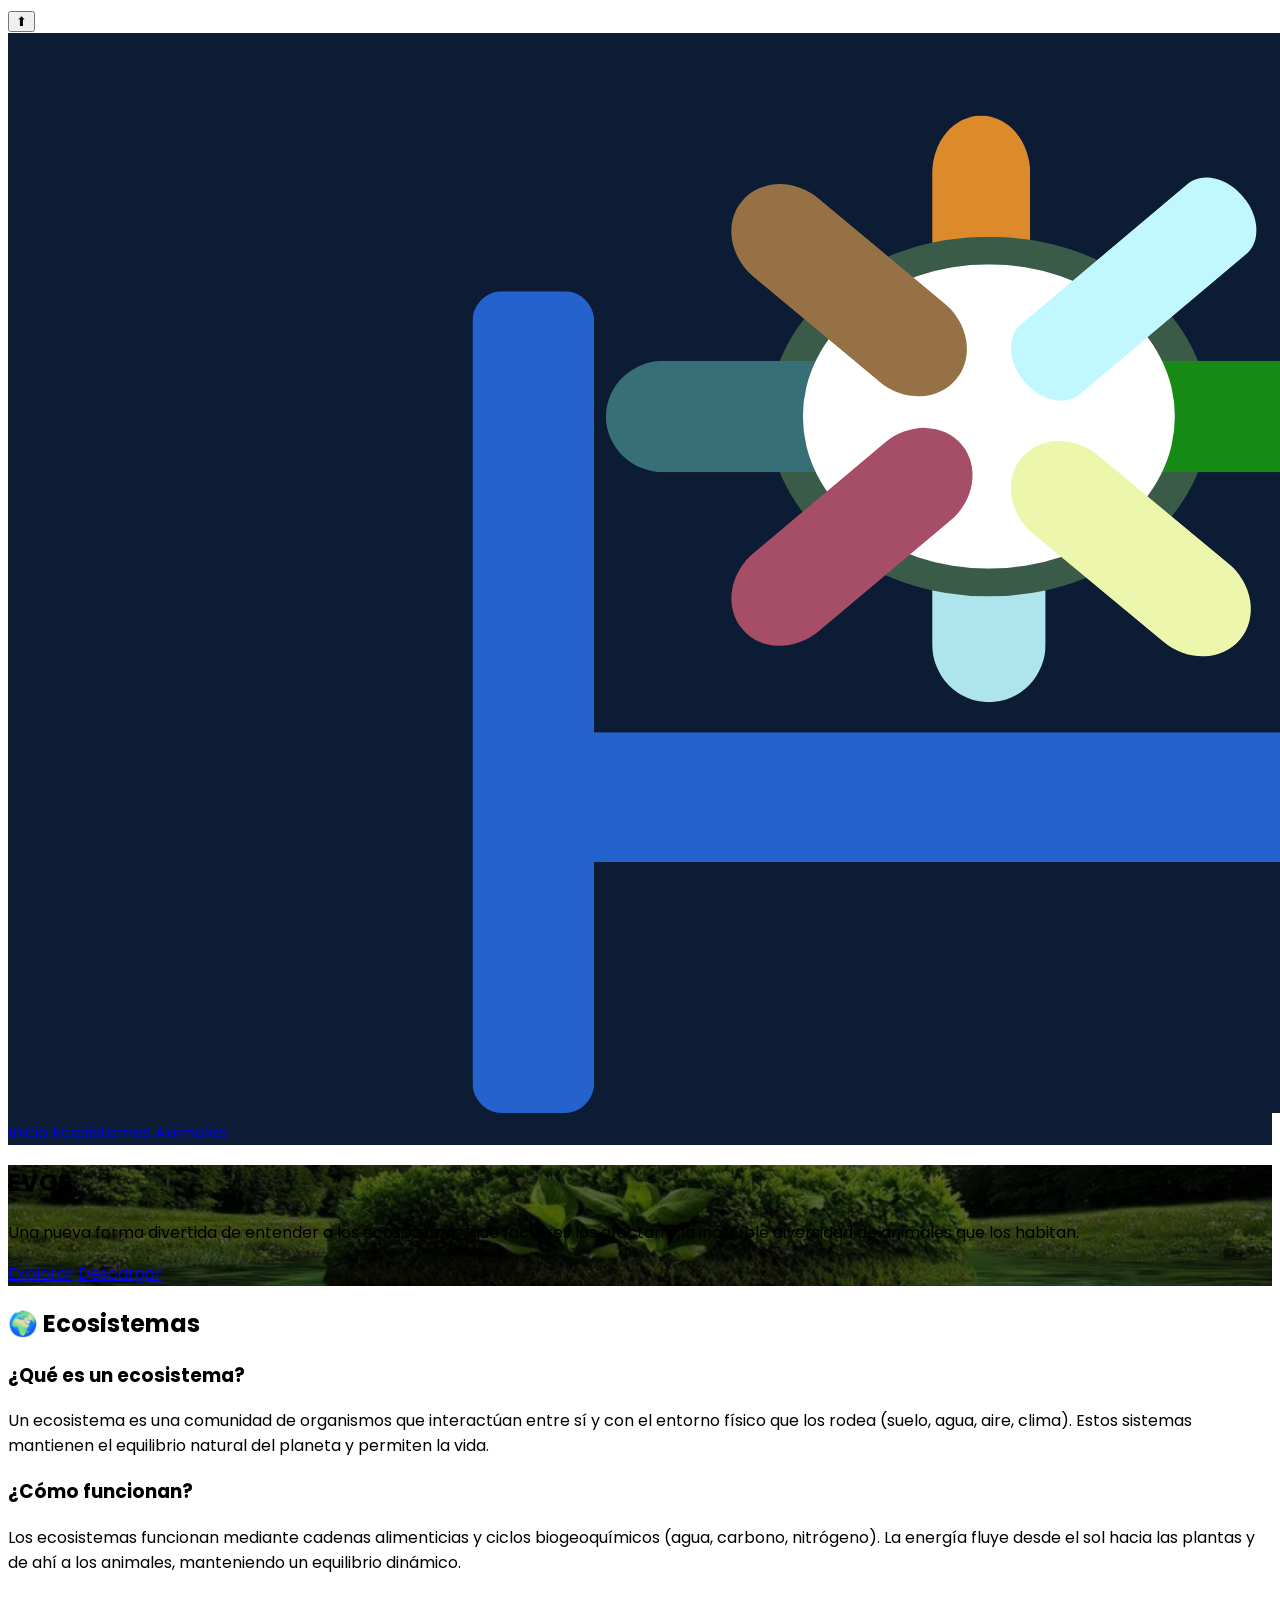
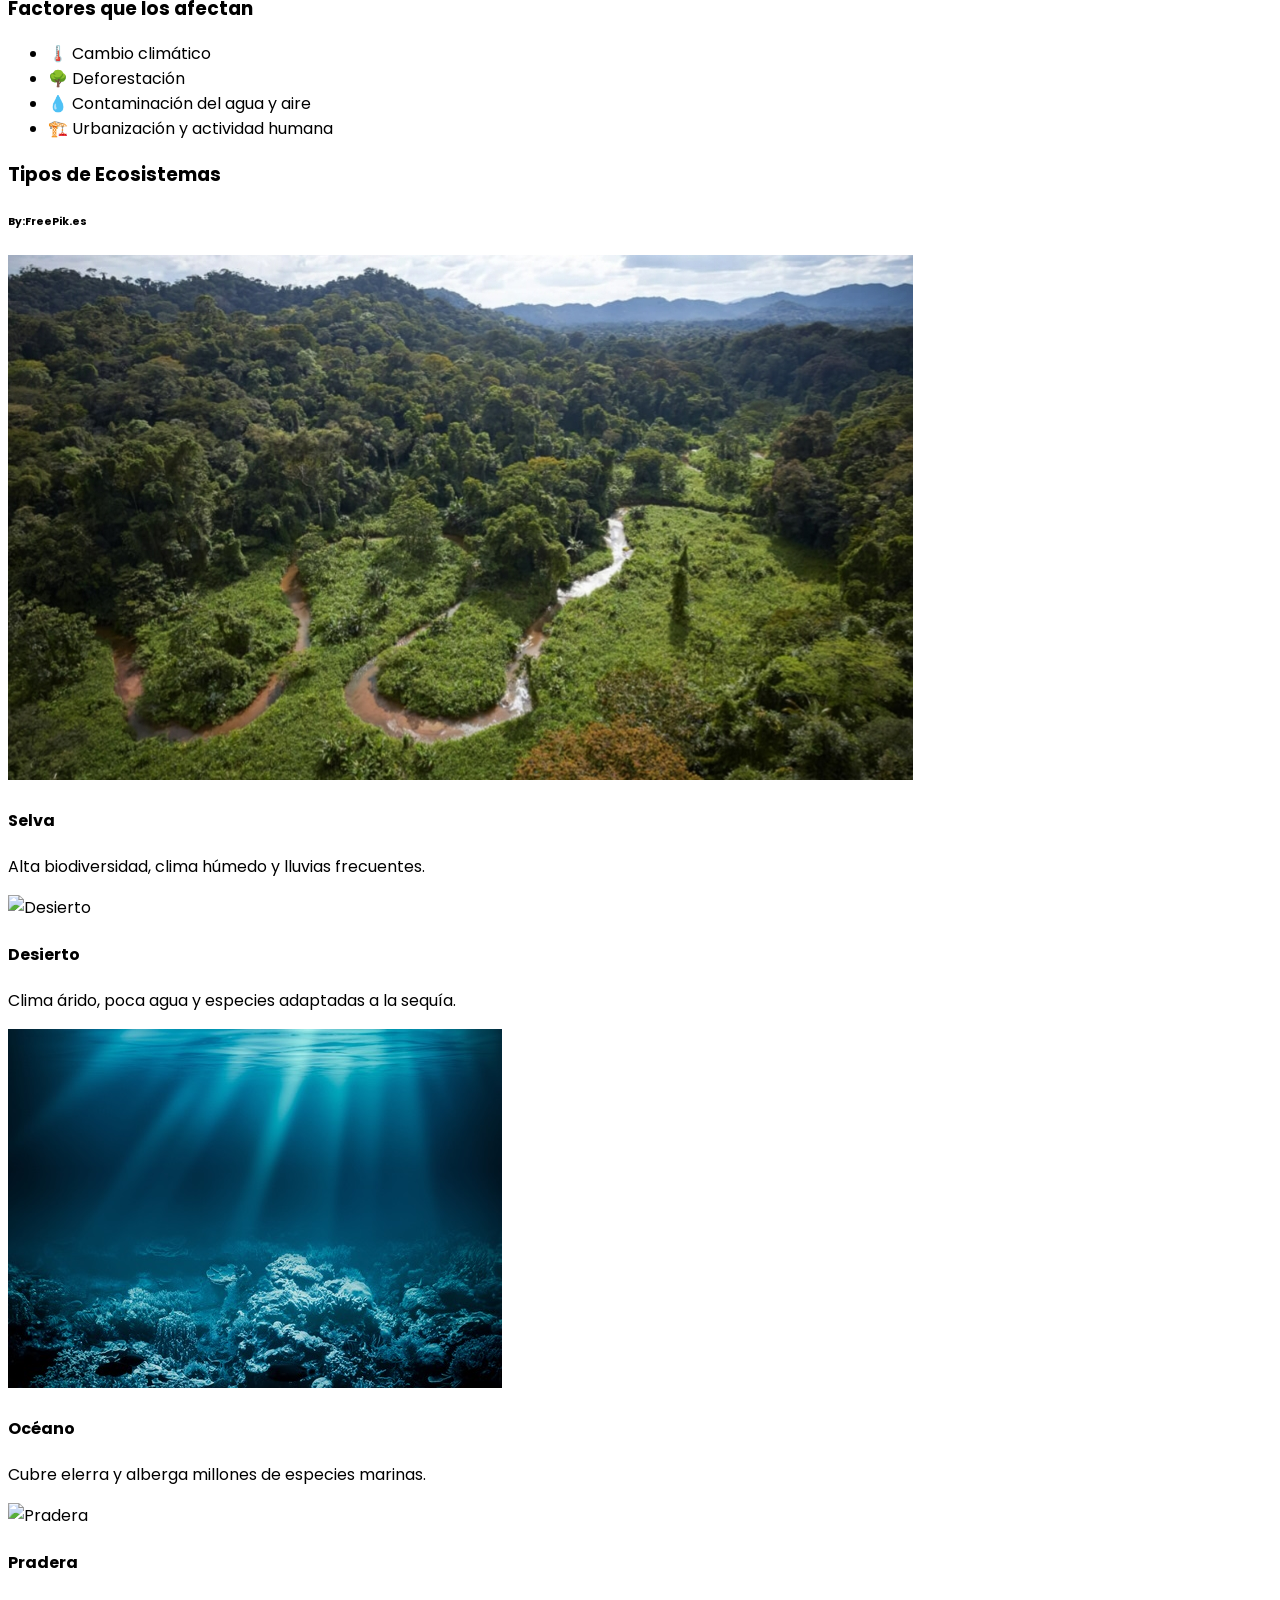
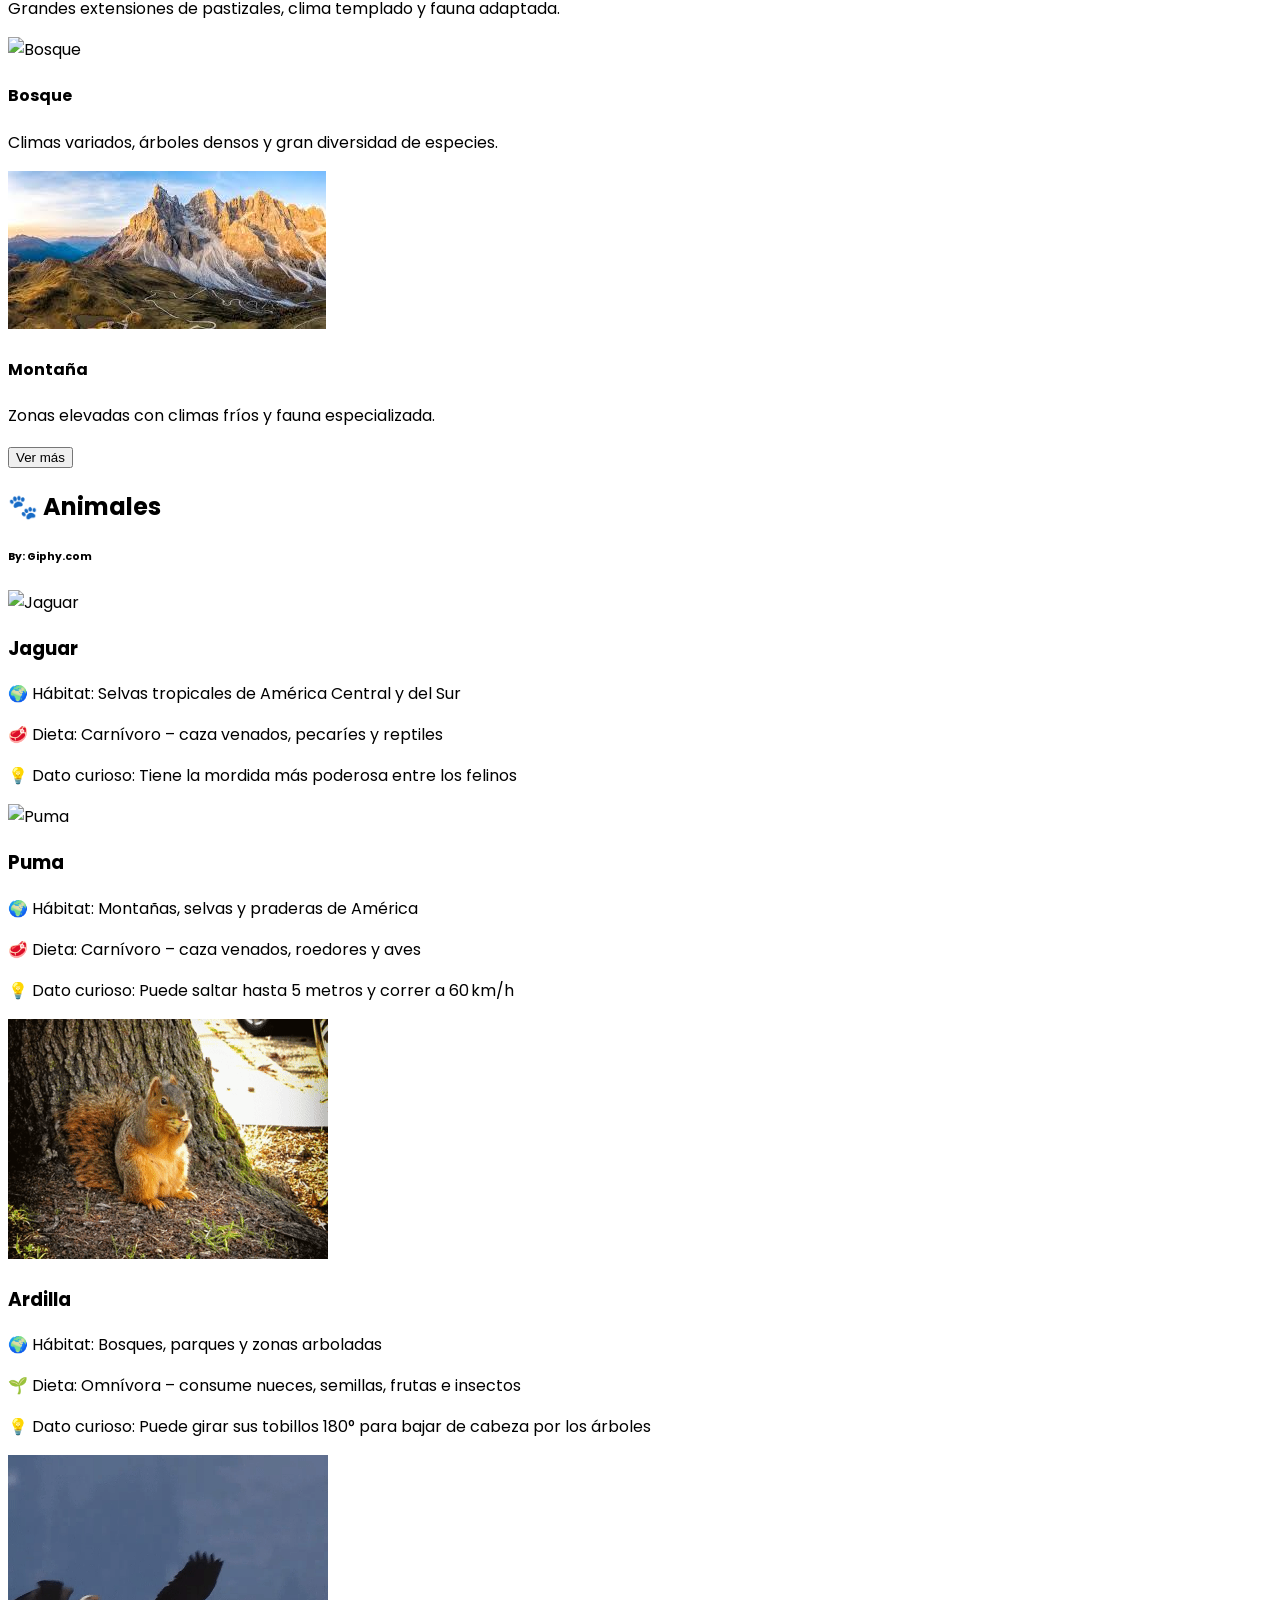
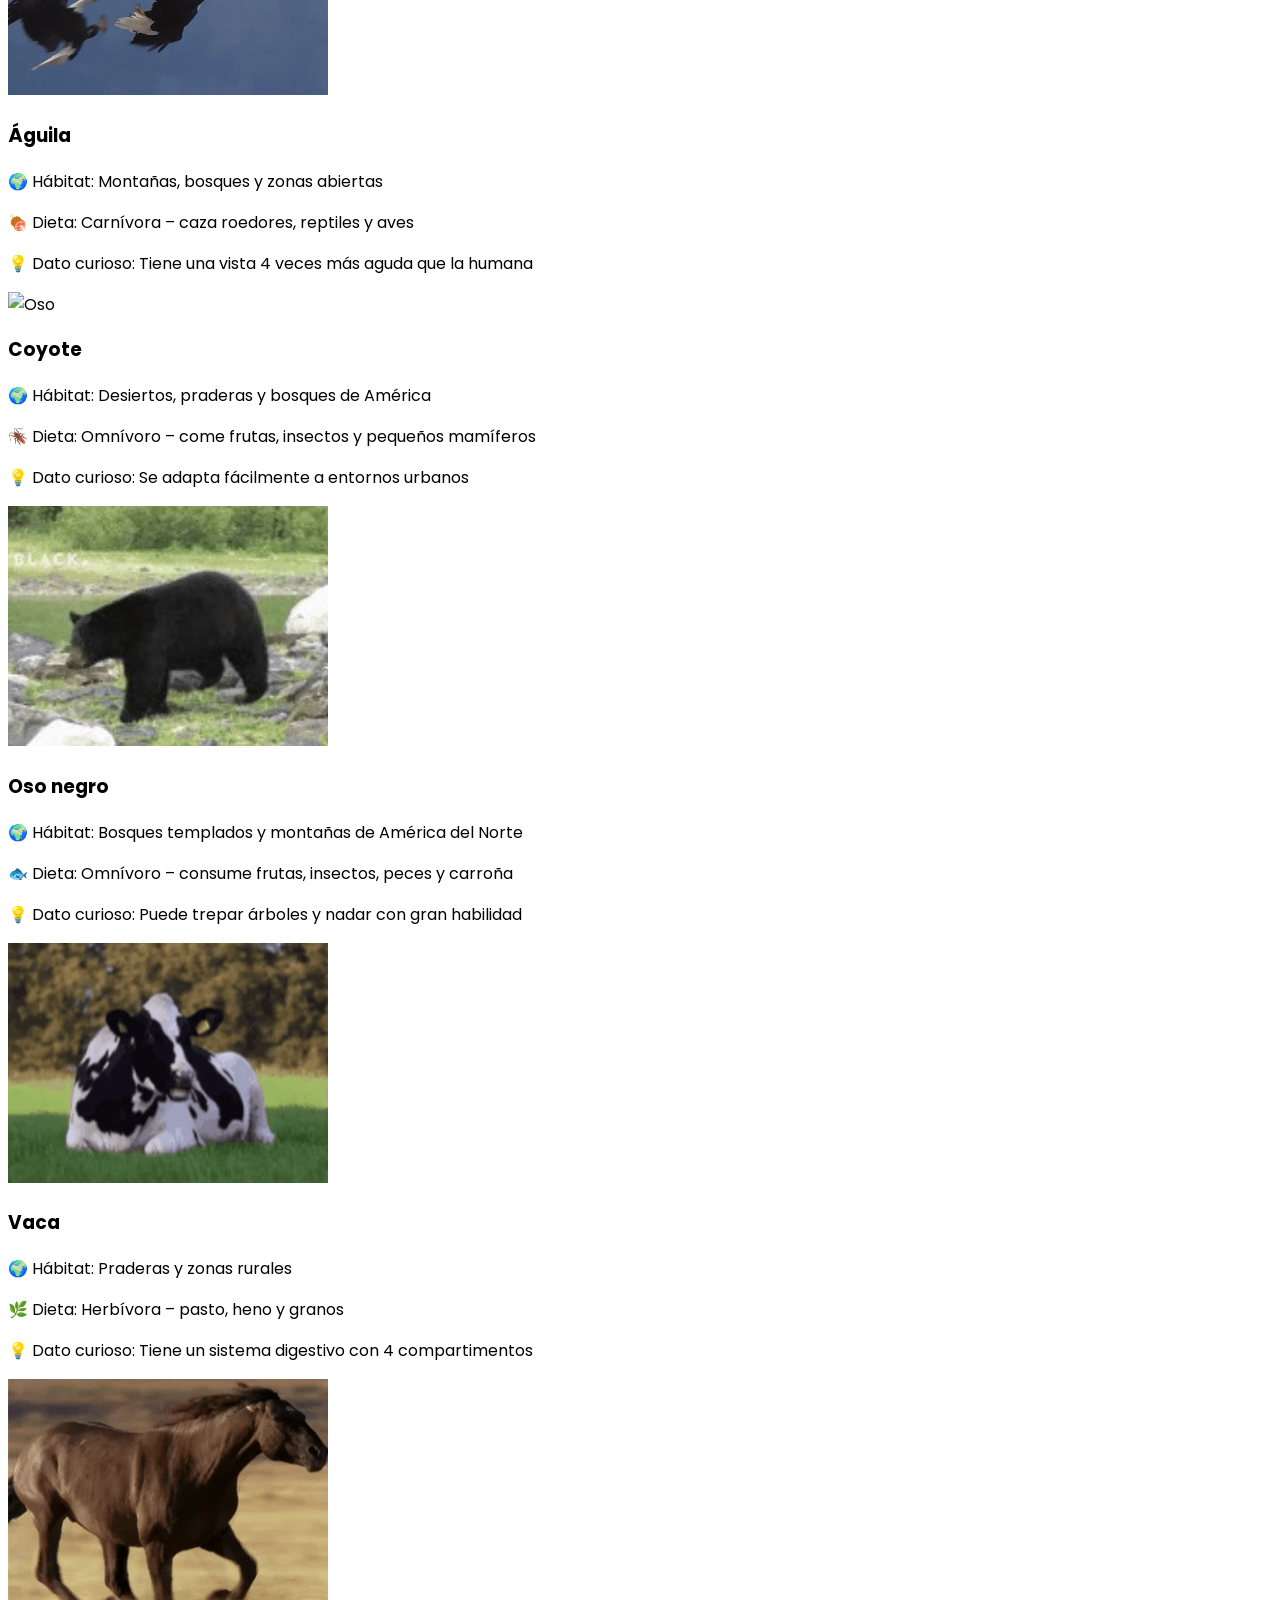
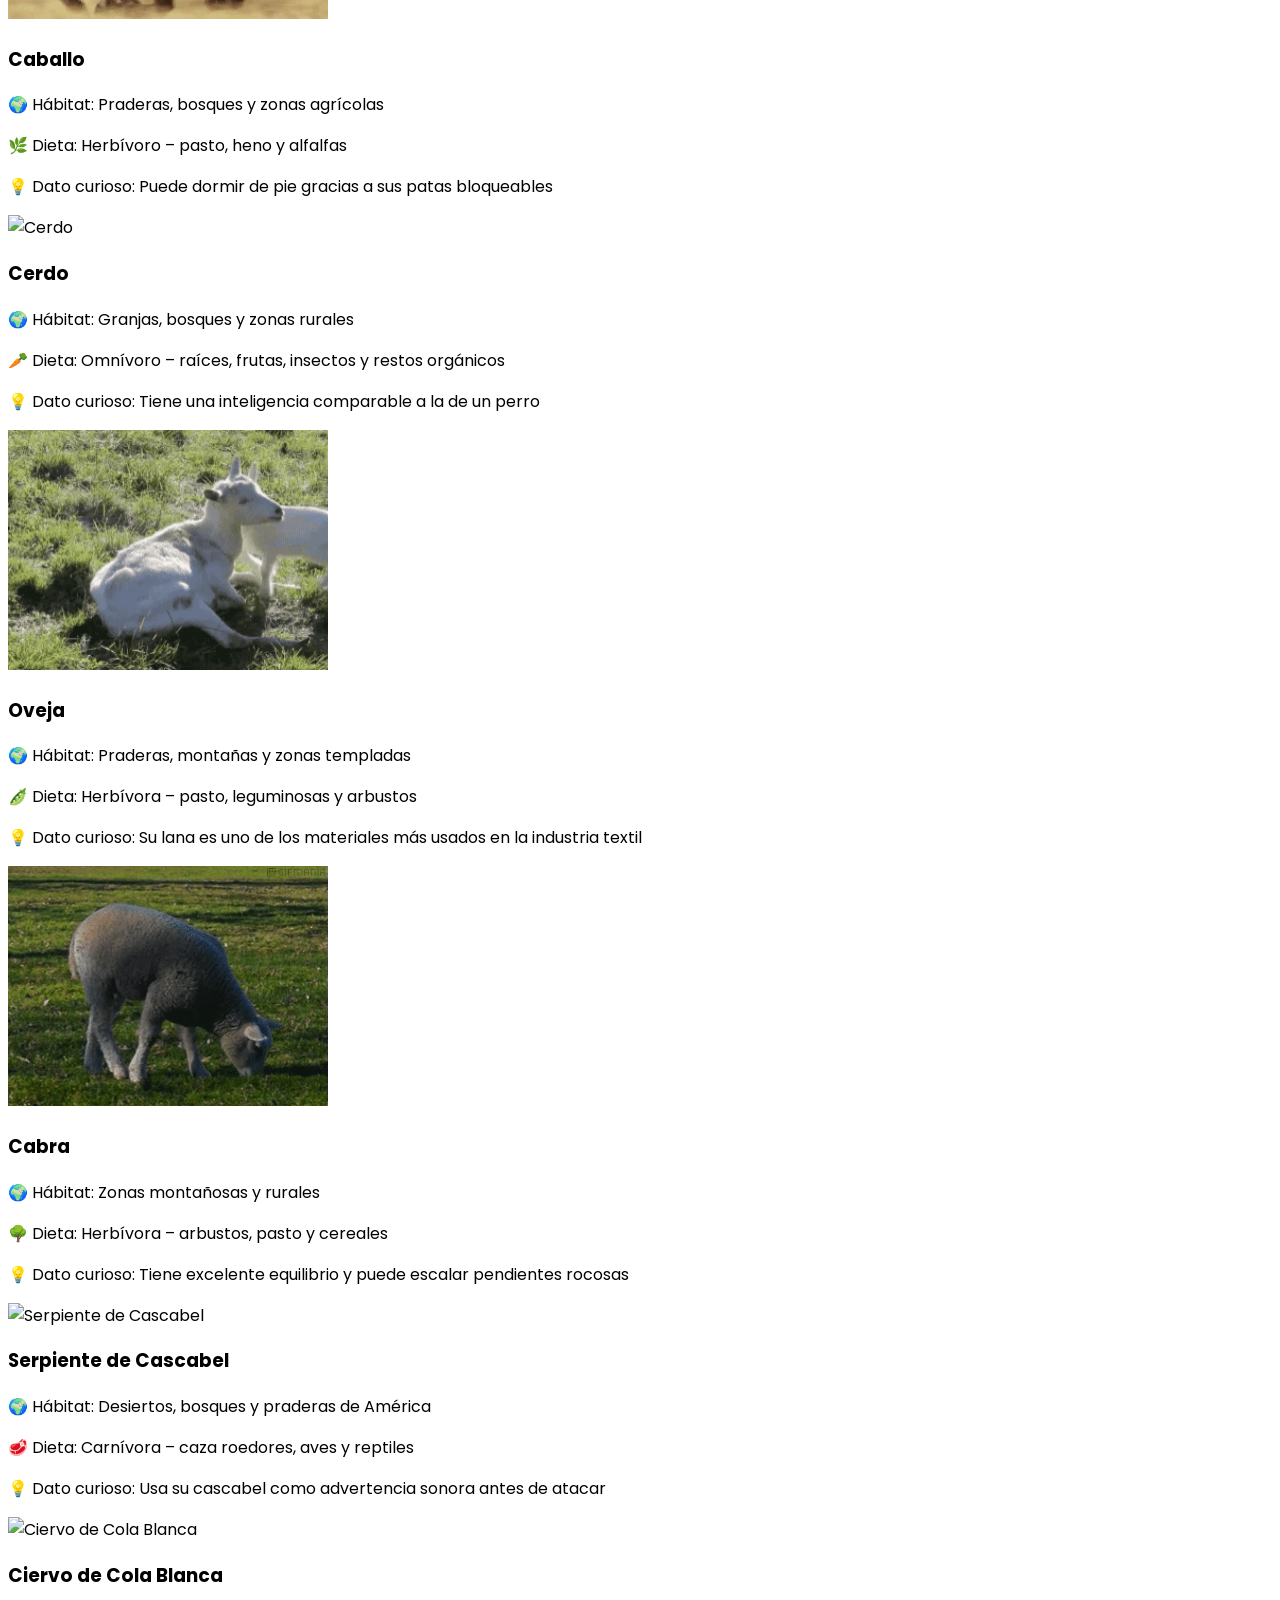
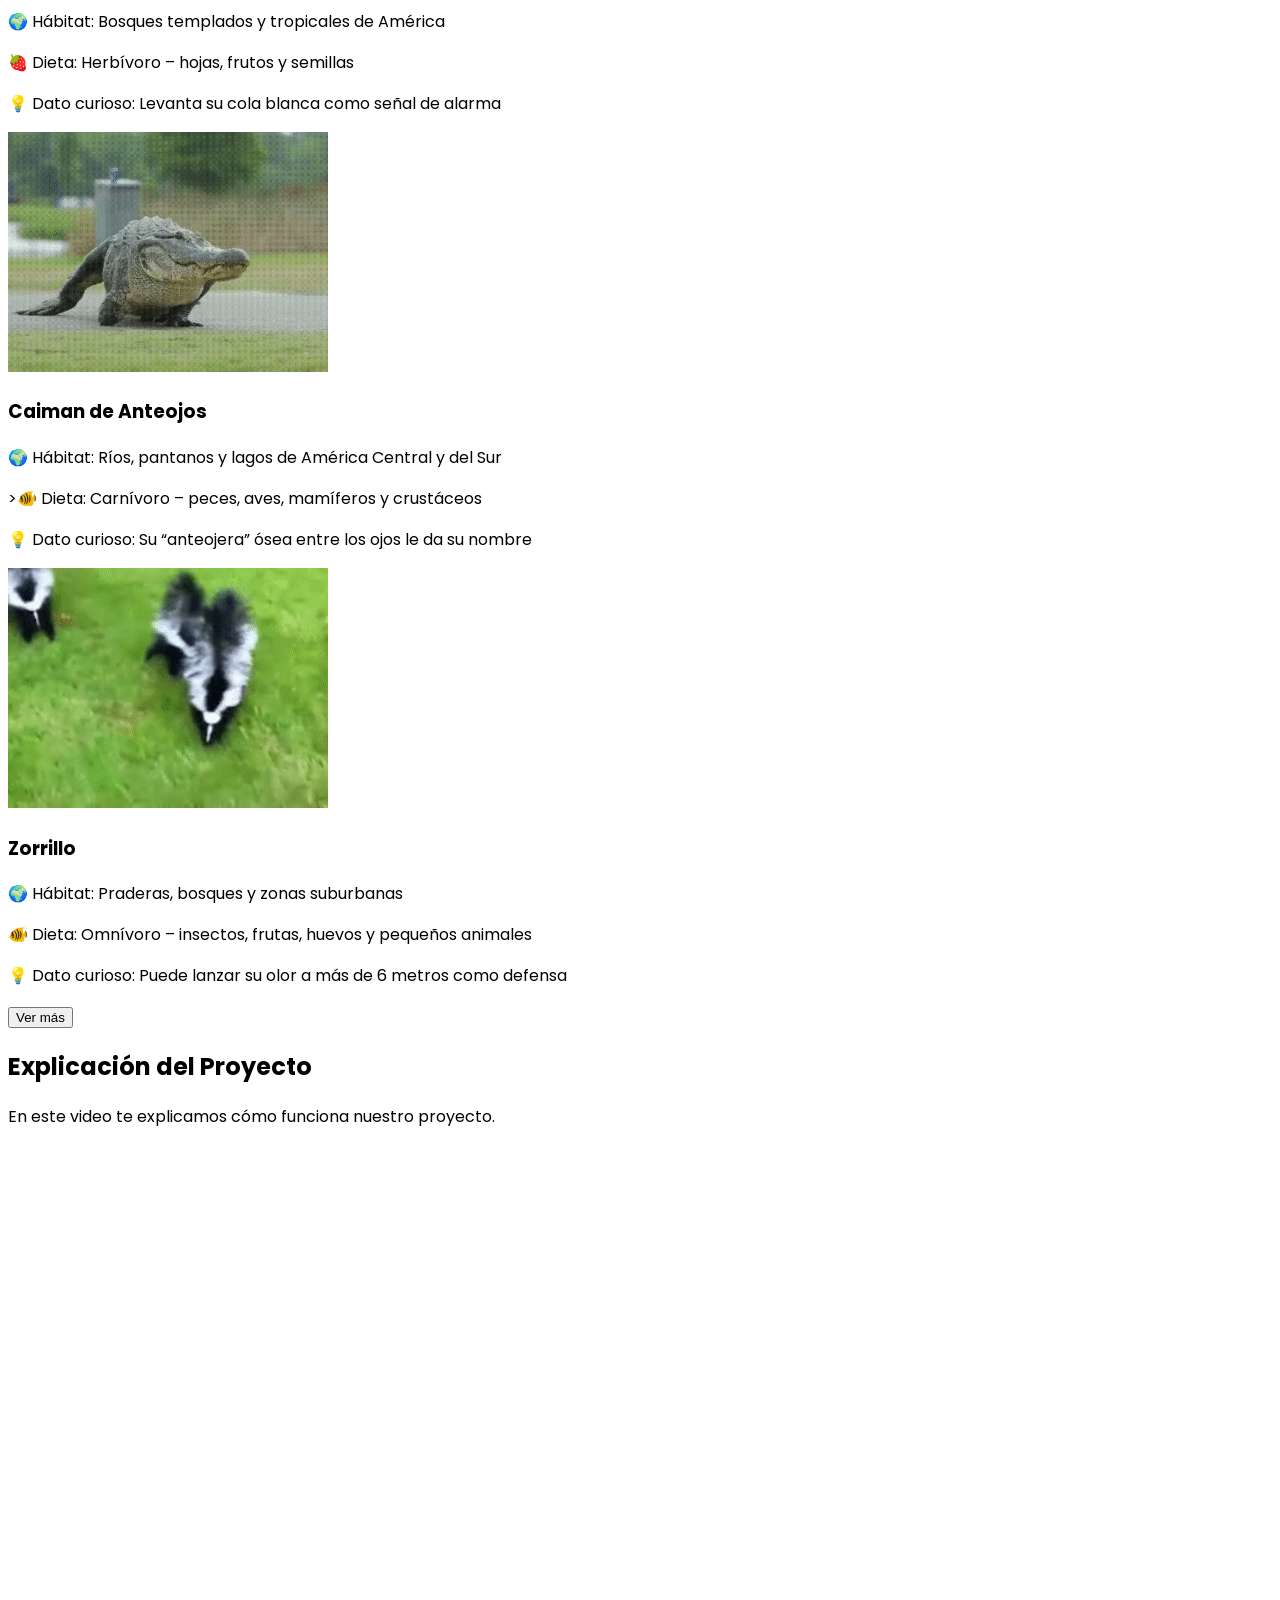
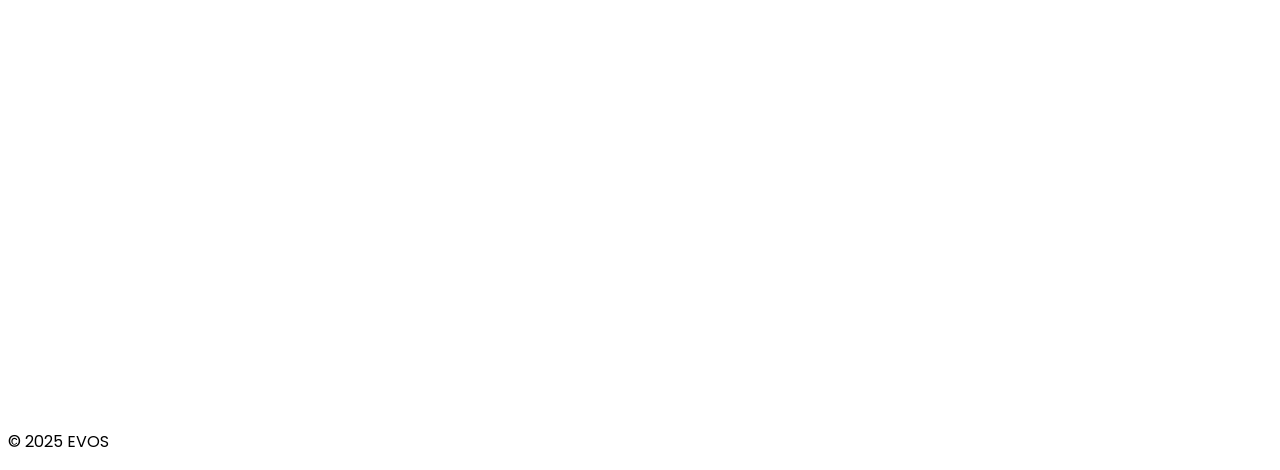
==== index.html @ 32e97fb7 "Actualizar index.html" ====
<!DOCTYPE html>
<html lang="es">
<head>
  <meta charset="UTF-8">
  <title>EVOS: Ecosistemas Vida Organizacion y Sustentabilidad</title>
  <script src="https://cdn.tailwindcss.com"></script>
  <link href="https://fonts.googleapis.com/css2?family=Poppins:wght@400;600;700&display=swap" rel="stylesheet">
    <style>
  body {
    font-family: 'Poppins', sans-serif;
    scroll-behavior: smooth;
  }
</style>
  <!-- AOS CSS -->
  <link href="https://cdnjs.cloudflare.com/ajax/libs/aos/2.3.4/aos.css" rel="stylesheet">
  <style>
    body { font-family: 'Poppins', sans-serif; }
  </style>
</head>
<!-- Botón Ir arriba -->
<button id="btnArriba" 
  class="hidden fixed bottom-6 right-6 bg-teal-600 text-white p-3 rounded-full shadow-lg hover:bg-teal-700 transition transform hover:scale-110 z-50">
  ⬆
</button>

<script>
  const btnArriba = document.getElementById("btnArriba");

  // Mostrar/ocultar botón al hacer scroll
  window.addEventListener("scroll", () => {
    if (window.scrollY > 300) {
      btnArriba.classList.remove("hidden");
    } else {
      btnArriba.classList.add("hidden");
    }
  });

  // Volver arriba con animación
  btnArriba.addEventListener("click", () => {
    window.scrollTo({ top: 0, behavior: "smooth" });
  });
</script>
<body class="flex flex-col min-h-screen bg-gray-50 text-gray-800">

  <!-- Navbar -->
  <nav class="text-white" style="background-color: #0c1c34;">
    <div class="max-w-6xl mx-auto px-6 py-4 flex justify-between items-center">
      <a href="#inicio">
        <img src="img/logo.png" alt="logo" class="h-12">
      </a>
      <div class="space-x-6 hidden md:flex">
        <a href="#inicio" class="hover:text-teal-600 font-medium">Inicio</a>
        <a href="#ecosistemas" class="hover:text-teal-600 font-medium">Ecosistemas</a>
        <a href="#animales" class="hover:text-teal-600 font-medium">Animales</a>
      </div>
    </div>
  </nav>

  <!-- Main Content -->
  <main class="flex-grow">

    <!-- Hero Section -->
    <section id="inicio" class="text-white min-h-screen flex items-center justify-center text-center px-6 relative"
             style="background: url('img/fondo_inicio.png') no-repeat center center; background-size: cover;">
      <div class="absolute inset-0 bg-black bg-opacity-20"></div>
      <div class="relative z-10 flex flex-col items-center gap-4" data-aos="fade-up">
        <h1 class="text-5xl md:text-6xl font-bold mb-6">EVOS</h1>
        <p class="text-lg md:text-xl mb-8 max-w-2xl mx-auto">
          Una nueva forma divertida de entender a los ecosistemas, qué factores los afectan y la increíble diversidad de animales que los habitan.
        </p>
        <a href="#ecosistemas" class="bg-white text-teal-600 px-6 py-3 rounded-full font-semibold shadow-lg hover:bg-gray-200 transition">Explorar</a>
        <a href="archivos/mi_archivo.pdf" download class="bg-teal-600 text-white px-6 py-3 rounded-full font-semibold shadow-lg hover:bg-teal-700 transition">Descargar</a>
      </div>
    </section>

    <!-- Ecosistemas -->
    <section id="ecosistemas" class="max-w-6xl mx-auto py-20 px-6">
      <h2 class="text-4xl font-bold text-center text-teal-700 mb-12" data-aos="fade-up">🌍 Ecosistemas</h2>
      
      <!-- Introducción -->
      <div class="bg-white rounded-2xl shadow-lg p-8 mb-12" data-aos="fade-up">
        <h3 class="text-2xl font-semibold mb-4">¿Qué es un ecosistema?</h3>
        <p class="text-gray-600 leading-relaxed">
          Un ecosistema es una comunidad de organismos que interactúan entre sí y con el entorno físico 
          que los rodea (suelo, agua, aire, clima). Estos sistemas mantienen el equilibrio natural del planeta 
          y permiten la vida.
        </p>
      </div>

      <!-- Funcionamiento y factores -->
      <div class="grid md:grid-cols-2 gap-8 mb-12">
        <div class="bg-white rounded-2xl shadow-lg p-8" data-aos="fade-right">
          <h3 class="text-2xl font-semibold mb-4">¿Cómo funcionan?</h3>
          <p class="text-gray-600 leading-relaxed">
            Los ecosistemas funcionan mediante cadenas alimenticias y ciclos biogeoquímicos 
            (agua, carbono, nitrógeno). La energía fluye desde el sol hacia las plantas y de ahí 
            a los animales, manteniendo un equilibrio dinámico.
          </p>
        </div>
        <div class="bg-white rounded-2xl shadow-lg p-8" data-aos="fade-left">
          <h3 class="text-2xl font-semibold mb-4">Factores que los afectan</h3>
          <ul class="list-disc list-inside text-gray-600 leading-relaxed">
            <li>🌡️ Cambio climático</li>
            <li>🌳 Deforestación</li>
            <li>💧 Contaminación del agua y aire</li>
            <li>🏗️ Urbanización y actividad humana</li>
          </ul>
        </div>
      </div>

      <!-- Tipos de Ecosistemas -->
      <section class="bg-gray-100 py-20 px-6">
        <h3 class="text-3xl font-semibold text-center text-teal-700 mb-8" data-aos="fade-up">Tipos de Ecosistemas</h3>
            <h6 class="text-3xl font-semibold text-center text-teal-700 mb-8" data-aos="fade-up">By:FreePik.es</h6>
        <div id="ecosistemaGrid" class="grid md:grid-cols-3 gap-8">
          <!-- Ecosistemas visibles -->
          <div class="bg-white rounded-2xl shadow-lg overflow-hidden" data-aos="fade-up">
            <img src="img/SELVA.jpg" alt="Selva" class="w-full h-40 object-cover">
            <div class="p-6">
              <h4 class="text-xl font-semibold mb-2">Selva</h4>
              <p class="text-gray-600">Alta biodiversidad, clima húmedo y lluvias frecuentes.</p>
            </div>
          </div>
          <div class="bg-white rounded-2xl shadow-lg overflow-hidden" data-aos="fade-up" data-aos-delay="100">
            <img src="img/DESIERTO.jpg" alt="Desierto" class="w-full h-40 object-cover">
            <div class="p-6">
              <h4 class="text-xl font-semibold mb-2">Desierto</h4>
              <p class="text-gray-600">Clima árido, poca agua y especies adaptadas a la sequía.</p>
            </div>
          </div>
          <div class="bg-white rounded-2xl shadow-lg overflow-hidden" data-aos="fade-up" data-aos-delay="200">
            <img src="img/OCEANO.jpg" alt="Océano" class="w-full h-40 object-cover">
            <div class="p-6">
              <h4 class="text-xl font-semibold mb-2">Océano</h4>
              <p class="text-gray-600">Cubre elerra y alberga millones de especies marinas.</p>
            </div>
          </div>

          <!-- Ecosistemas ocultos -->
          <div class="hidden bg-white rounded-2xl shadow-lg overflow-hidden" data-aos="fade-up" data-aos-delay="300">
            <img src="img/PRADERA.jpg" alt="Pradera" class="w-full h-40 object-cover">
            <div class="p-6">
              <h4 class="text-xl font-semibold mb-2">Pradera</h4>
              <p class="text-gray-600">Grandes extensiones de pastizales, clima templado y fauna adaptada.</p>
            </div>
          </div>
          <div class="hidden bg-white rounded-2xl shadow-lg overflow-hidden" data-aos="fade-up" data-aos-delay="400">
            <img src="img/BOSQUE.jpg" alt="Bosque" class="w-full h-40 object-cover">
            <div class="p-6">
              <h4 class="text-xl font-semibold mb-2">Bosque</h4>
              <p class="text-gray-600">Climas variados, árboles densos y gran diversidad de especies.</p>
            </div>
          </div>
          <div class="hidden bg-white rounded-2xl shadow-lg overflow-hidden" data-aos="fade-up" data-aos-delay="500">
            <img src="img/MONTAÑA.jpg" alt="Montaña" class="w-full h-40 object-cover">
            <div class="p-6">
              <h4 class="text-xl font-semibold mb-2">Montaña</h4>
              <p class="text-gray-600">Zonas elevadas con climas fríos y fauna especializada.</p>
            </div>
          </div>
        </div>

        <div class="text-center mt-8">
          <button id="verMasEcosBtn" class="bg-teal-600 text-white px-6 py-3 rounded-full font-semibold shadow-lg hover:bg-teal-700 transition">
            Ver más
          </button>
        </div>

        <script>
          const verMasEcosBtn = document.getElementById('verMasEcosBtn');
          verMasEcosBtn.addEventListener('click', () => {
            const extraEcos = document.querySelectorAll('#ecosistemaGrid > div:nth-child(n+4)');
            extraEcos.forEach(ecos => ecos.classList.toggle('hidden'));
            verMasEcosBtn.textContent = Array.from(extraEcos).some(ecos => ecos.classList.contains('hidden')) ? "Ver más" : "Ver menos";
            AOS.refresh(); // Refresca AOS para animar los elementos recién mostrados
          });
        </script>
      </section>
    </section>

    <!-- Animales -->
    <section id="animales" class="bg-gray-100 py-20 px-6">
      <div class="max-w-6xl mx-auto">
        <h2 class="text-4xl font-bold text-center text-teal-700 mb-12" data-aos="fade-up">🐾 Animales</h2>
            <h6 class="text-4xl font-bold text-center text-teal-700 mb-12" data-aos="fade-up">By: Giphy.com</h6>
        <div id="animalGrid" class="grid md:grid-cols-3 gap-8">
          <!-- Animales visibles -->
          <div class="animal-card bg-white rounded-2xl shadow-lg overflow-hidden" data-aos="fade-up">
            <img src="img/Jaguar.gif" alt="Jaguar" class="w-full h-48 object-cover">
            <div class="p-6">
              <h3 class="text-2xl font-semibold mb-2">Jaguar</h3>
              <p class="text-gray-600 mb-2">🌍 Hábitat: Selvas tropicales de América Central y del Sur</p>
              <p class="text-gray-600">🥩 Dieta: Carnívoro – caza venados, pecaríes y reptiles</p>
              <p class="text-gray-600">💡 Dato curioso: Tiene la mordida más poderosa entre los felinos</p>
            </div>
          </div>
          <div class="animal-card bg-white rounded-2xl shadow-lg overflow-hidden" data-aos="fade-up" data-aos-delay="100">
            <img src="img/puma.gif" alt="Puma" class="w-full h-48 object-cover">
            <div class="p-6">
              <h3 class="text-2xl font-semibold mb-2">Puma</h3>
              <p class="text-gray-600 mb-2">🌍 Hábitat: Montañas, selvas y praderas de América</p>
              <p class="text-gray-600">🥩 Dieta: Carnívoro – caza venados, roedores y aves</p>
               <p class="text-gray-600">💡 Dato curioso: Puede saltar hasta 5 metros y correr a 60 km/h</p>

            </div>
          </div>
          <div class="animal-card bg-white rounded-2xl shadow-lg overflow-hidden" data-aos="fade-up" data-aos-delay="200">
            <img src="img/ardilla.gif" alt="Ardilla" class="w-full h-48 object-cover">
            <div class="p-6">
              <h3 class="text-2xl font-semibold mb-2">Ardilla</h3>
              <p class="text-gray-600 mb-2">🌍 Hábitat: Bosques, parques y zonas arboladas</p>
              <p class="text-gray-600">🌱 Dieta: Omnívora – consume nueces, semillas, frutas e insectos</p>
              <p class="text-gray-600">💡 Dato curioso: Puede girar sus tobillos 180° para bajar de cabeza por los árboles</p>

            </div>
          </div>

          <!-- Animales ocultos -->
          <div class="animal-card hidden bg-white rounded-2xl shadow-lg overflow-hidden" data-aos="fade-up" data-aos-delay="300">
            <img src="img/aguila.gif" alt="aguila" class="w-full h-48 object-cover">
            <div class="p-6">
              <h3 class="text-2xl font-semibold mb-2">Águila</h3>
              <p class="text-gray-600 mb-2">🌍 Hábitat: Montañas, bosques y zonas abiertas</p>
              <p class="text-gray-600">🍖 Dieta: Carnívora – caza roedores, reptiles y aves</p>
                     <p class="text-gray-600">💡 Dato curioso: Tiene una vista 4 veces más aguda que la humana</p>
            </div>
          </div>
          <div class="animal-card hidden bg-white rounded-2xl shadow-lg overflow-hidden" data-aos="fade-up" data-aos-delay="400">
            <img src="img/Coyote.jpg" alt="Oso" class="w-full h-48 object-cover">
            <div class="p-6">
              <h3 class="text-2xl font-semibold mb-2">Coyote</h3>
              <p class="text-gray-600 mb-2">🌍 Hábitat: Desiertos, praderas y bosques de América</p>
              <p class="text-gray-600">🪳 Dieta: Omnívoro – come frutas, insectos y pequeños mamíferos</p>
               <p class="text-gray-600">💡 Dato curioso: Se adapta fácilmente a entornos urbanos</p>
            </div>
          </div>
                    <div class="animal-card hidden bg-white rounded-2xl shadow-lg overflow-hidden" data-aos="fade-up" data-aos-delay="300">
            <img src="img/oso.gif" alt="Oso Negro" class="w-full h-48 object-cover">
            <div class="p-6">
              <h3 class="text-2xl font-semibold mb-2">Oso negro</h3>
              <p class="text-gray-600 mb-2">🌍 Hábitat: Bosques templados y montañas de América del Norte</p>
              <p class="text-gray-600">🐟 Dieta: Omnívoro – consume frutas, insectos, peces y carroña</p>
                     <p class="text-gray-600">💡 Dato curioso: Puede trepar árboles y nadar con gran habilidad</p>
            </div>
          </div>
           <div class="animal-card hidden bg-white rounded-2xl shadow-lg overflow-hidden" data-aos="fade-up" data-aos-delay="300">
            <img src="img/vaca.gif" alt="Vaca" class="w-full h-48 object-cover">
            <div class="p-6">
              <h3 class="text-2xl font-semibold mb-2">Vaca</h3>
              <p class="text-gray-600 mb-2">🌍 Hábitat: Praderas y zonas rurales</p>
              <p class="text-gray-600">🌿 Dieta: Herbívora – pasto, heno y granos</p>
                     <p class="text-gray-600">💡 Dato curioso: Tiene un sistema digestivo con 4 compartimentos</p>
            </div>
          </div>
          <div class="animal-card hidden bg-white rounded-2xl shadow-lg overflow-hidden" data-aos="fade-up" data-aos-delay="300">
            <img src="img/caballo.gif" alt="Caballo" class="w-full h-48 object-cover">
            <div class="p-6">
              <h3 class="text-2xl font-semibold mb-2">Caballo</h3>
              <p class="text-gray-600 mb-2">🌍 Hábitat: Praderas, bosques y zonas agrícolas</p>
              <p class="text-gray-600">🌿 Dieta: Herbívoro – pasto, heno y alfalfas</p>
                     <p class="text-gray-600">💡 Dato curioso: Puede dormir de pie gracias a sus patas bloqueables</p>
            </div>
          </div>
          <div class="animal-card hidden bg-white rounded-2xl shadow-lg overflow-hidden" data-aos="fade-up" data-aos-delay="300">
            <img src="img/cerdo.gif" alt="Cerdo" class="w-full h-48 object-cover">
            <div class="p-6">
              <h3 class="text-2xl font-semibold mb-2">Cerdo</h3>
              <p class="text-gray-600 mb-2">🌍 Hábitat: Granjas, bosques y zonas rurales</p>
              <p class="text-gray-600">🥕 Dieta: Omnívoro – raíces, frutas, insectos y restos orgánicos</p>
                     <p class="text-gray-600">💡 Dato curioso: Tiene una inteligencia comparable a la de un perro</p>
            </div>
          </div>
            <div class="animal-card hidden bg-white rounded-2xl shadow-lg overflow-hidden" data-aos="fade-up" data-aos-delay="300">
            <img src="img/oveja.gif" alt="Oveja" class="w-full h-48 object-cover">
            <div class="p-6">
              <h3 class="text-2xl font-semibold mb-2">Oveja</h3>
              <p class="text-gray-600 mb-2">🌍 Hábitat: Praderas, montañas y zonas templadas</p>
              <p class="text-gray-600">🫛 Dieta: Herbívora – pasto, leguminosas y arbustos</p>
                     <p class="text-gray-600">💡 Dato curioso: Su lana es uno de los materiales más usados en la industria textil</p>
            </div>
          </div>
            <div class="animal-card hidden bg-white rounded-2xl shadow-lg overflow-hidden" data-aos="fade-up" data-aos-delay="300">
            <img src="img/cabra.gif" alt="Cabra" class="w-full h-48 object-cover">
            <div class="p-6">
              <h3 class="text-2xl font-semibold mb-2">Cabra</h3>
              <p class="text-gray-600 mb-2">🌍 Hábitat: Zonas montañosas y rurales</p>
              <p class="text-gray-600">🌳 Dieta: Herbívora – arbustos, pasto y cereales</p>
                     <p class="text-gray-600">💡 Dato curioso: Tiene excelente equilibrio y puede escalar pendientes rocosas</p>
            </div>
          </div>
          <div class="animal-card hidden bg-white rounded-2xl shadow-lg overflow-hidden" data-aos="fade-up" data-aos-delay="300">
            <img src="img/serpienteC.gif" alt="Serpiente de Cascabel" class="w-full h-48 object-cover">
            <div class="p-6">
              <h3 class="text-2xl font-semibold mb-2">Serpiente de Cascabel</h3>
              <p class="text-gray-600 mb-2">🌍 Hábitat: Desiertos, bosques y praderas de América</p>
              <p class="text-gray-600">🥩 Dieta: Carnívora – caza roedores, aves y reptiles</p>
                     <p class="text-gray-600">💡 Dato curioso: Usa su cascabel como advertencia sonora antes de atacar</p>
            </div>
          </div>
          <div class="animal-card hidden bg-white rounded-2xl shadow-lg overflow-hidden" data-aos="fade-up" data-aos-delay="300">
            <img src="img/ciervo.gif" alt="Ciervo de Cola Blanca" class="w-full h-48 object-cover">
            <div class="p-6">
              <h3 class="text-2xl font-semibold mb-2">Ciervo de Cola Blanca</h3>
              <p class="text-gray-600 mb-2">🌍 Hábitat: Bosques templados y tropicales de América</p>
              <p class="text-gray-600">🍓 Dieta: Herbívoro – hojas, frutos y semillas</p>
                     <p class="text-gray-600">💡 Dato curioso: Levanta su cola blanca como señal de alarma</p>
            </div>
          </div>
            <div class="animal-card hidden bg-white rounded-2xl shadow-lg overflow-hidden" data-aos="fade-up" data-aos-delay="300">
            <img src="img/cocodrilo.gif" alt="Caiman" class="w-full h-48 object-cover">
            <div class="p-6">
              <h3 class="text-2xl font-semibold mb-2">Caiman de Anteojos</h3>
              <p class="text-gray-600 mb-2">🌍 Hábitat: Ríos, pantanos y lagos de América Central y del Sur</p>
              <p class="text-gray-600">>🐠 Dieta: Carnívoro – peces, aves, mamíferos y crustáceos</p>
                     <p class="text-gray-600">💡 Dato curioso: Su “anteojera” ósea entre los ojos le da su nombre</p>
            </div>
          </div>
          <div class="animal-card hidden bg-white rounded-2xl shadow-lg overflow-hidden" data-aos="fade-up" data-aos-delay="300">
            <img src="img/zorillo.gif" alt="Zorillo" class="w-full h-48 object-cover">
            <div class="p-6">
              <h3 class="text-2xl font-semibold mb-2">Zorrillo</h3>
              <p class="text-gray-600 mb-2">🌍 Hábitat: Praderas, bosques y zonas suburbanas</p>
              <p class="text-gray-600">🐠 Dieta: Omnívoro – insectos, frutas, huevos y pequeños animales</p>
                     <p class="text-gray-600">💡 Dato curioso: Puede lanzar su olor a más de 6 metros como defensa</p>
            </div>
          </div>
        </div>

        <div class="text-center mt-8">
          <button id="verMasBtn" class="bg-teal-600 text-white px-6 py-3 rounded-full font-semibold shadow-lg hover:bg-teal-700 transition">
            Ver más
          </button>
        </div>

        <script>
          const verMasBtn = document.getElementById('verMasBtn');
          verMasBtn.addEventListener('click', () => {
            const extraAnimals = document.querySelectorAll('#animalGrid .animal-card:nth-child(n+4)');
            extraAnimals.forEach(animal => animal.classList.toggle('hidden'));
            verMasBtn.textContent = Array.from(extraAnimals).some(animal => animal.classList.contains('hidden')) ? "Ver más" : "Ver menos";
            AOS.refresh();
          });
        </script>
      </div>
    </section>

    <!-- Explicación -->
    <section id="explicacion" class="py-20 bg-gray-100 text-center">
      <div class="max-w-4xl mx-auto px-4" data-aos="fade-up">
        <h2 class="text-4xl font-bold text-teal-600 mb-6">Explicación del Proyecto</h2>
        <p class="text-lg mb-8 text-gray-700">
          En este video te explicamos cómo funciona nuestro proyecto.
        </p>
        <div class="relative w-full overflow-hidden rounded-2xl shadow-lg" style="padding-top: 56.25%;">
          <iframe 
            class="absolute top-0 left-0 w-full h-full rounded-2xl"
            src="https://www.youtube.com/embed/HDc7R9LlcjQ?si=vVUPigrP0K8mTOvE" 
            title="YouTube video player" 
            frameborder="0" 
            allow="accelerometer; autoplay; clipboard-write; encrypted-media; gyroscope; picture-in-picture; web-share" 
            referrerpolicy="strict-origin-when-cross-origin" 
            allowfullscreen>
          </iframe>
        </div>
      </div>
    </section>

  </main>

  <!-- Footer -->
  <footer class="bg-[#0c1c34] text-white text-center py-6 w-full">
    <p>© 2025 EVOS</p>
  </footer>

  <!-- AOS JS -->
  <script src="https://cdnjs.cloudflare.com/ajax/libs/aos/2.3.4/aos.js"></script>
  <script>
    AOS.init({
      duration: 800,
      once: true
    });
  </script>

</body>
</html>
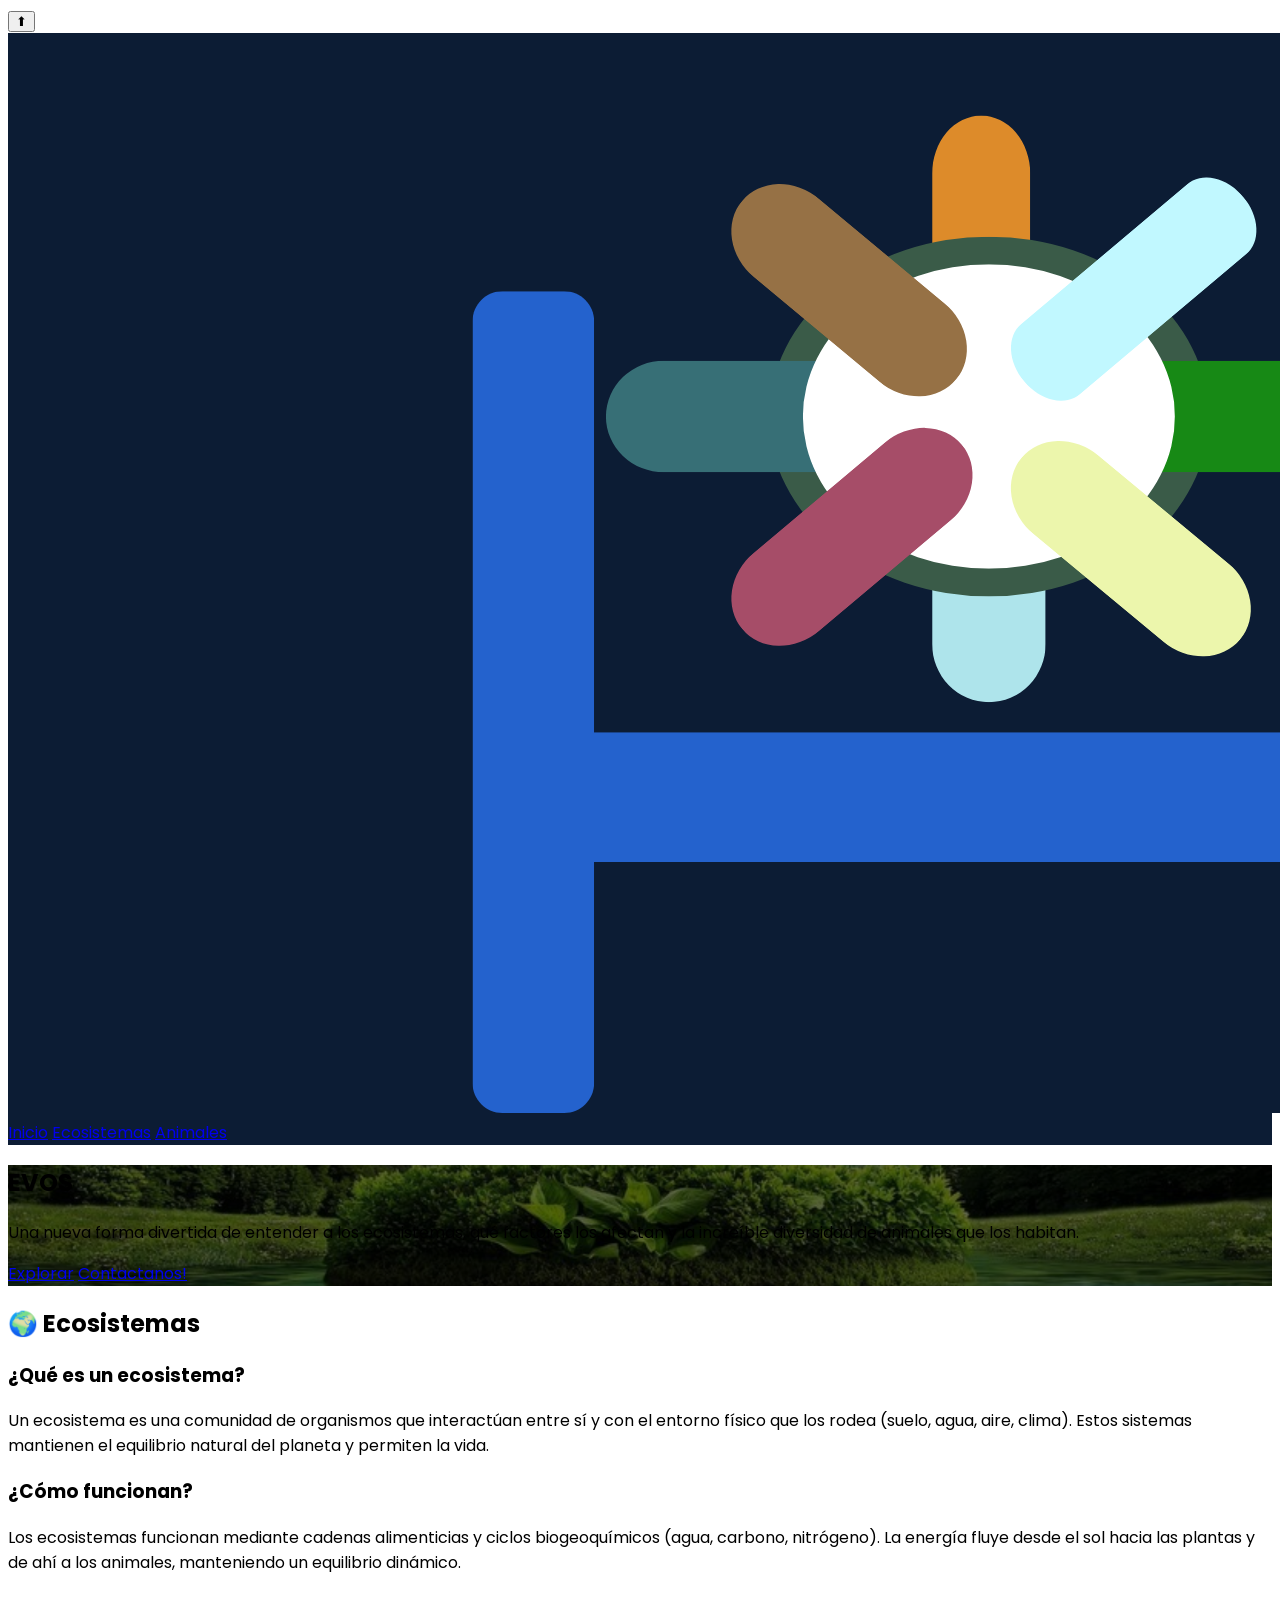
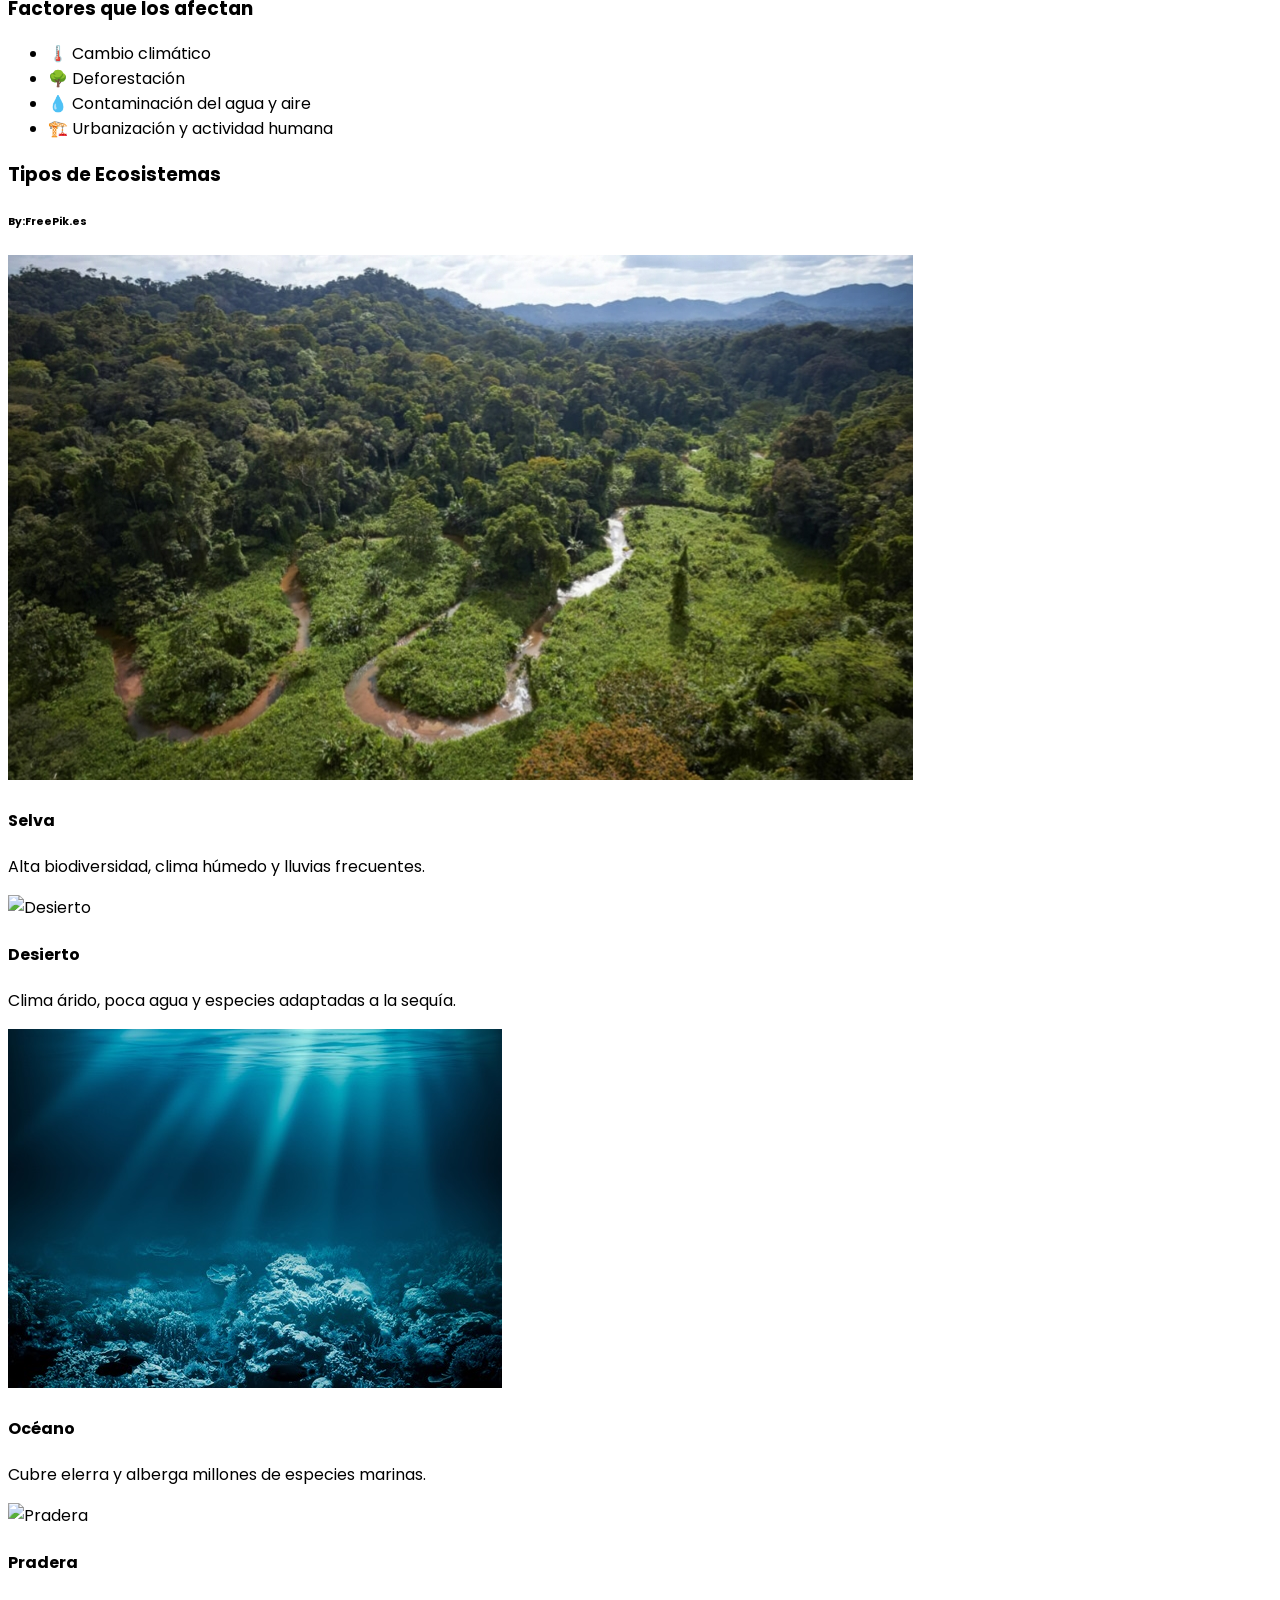
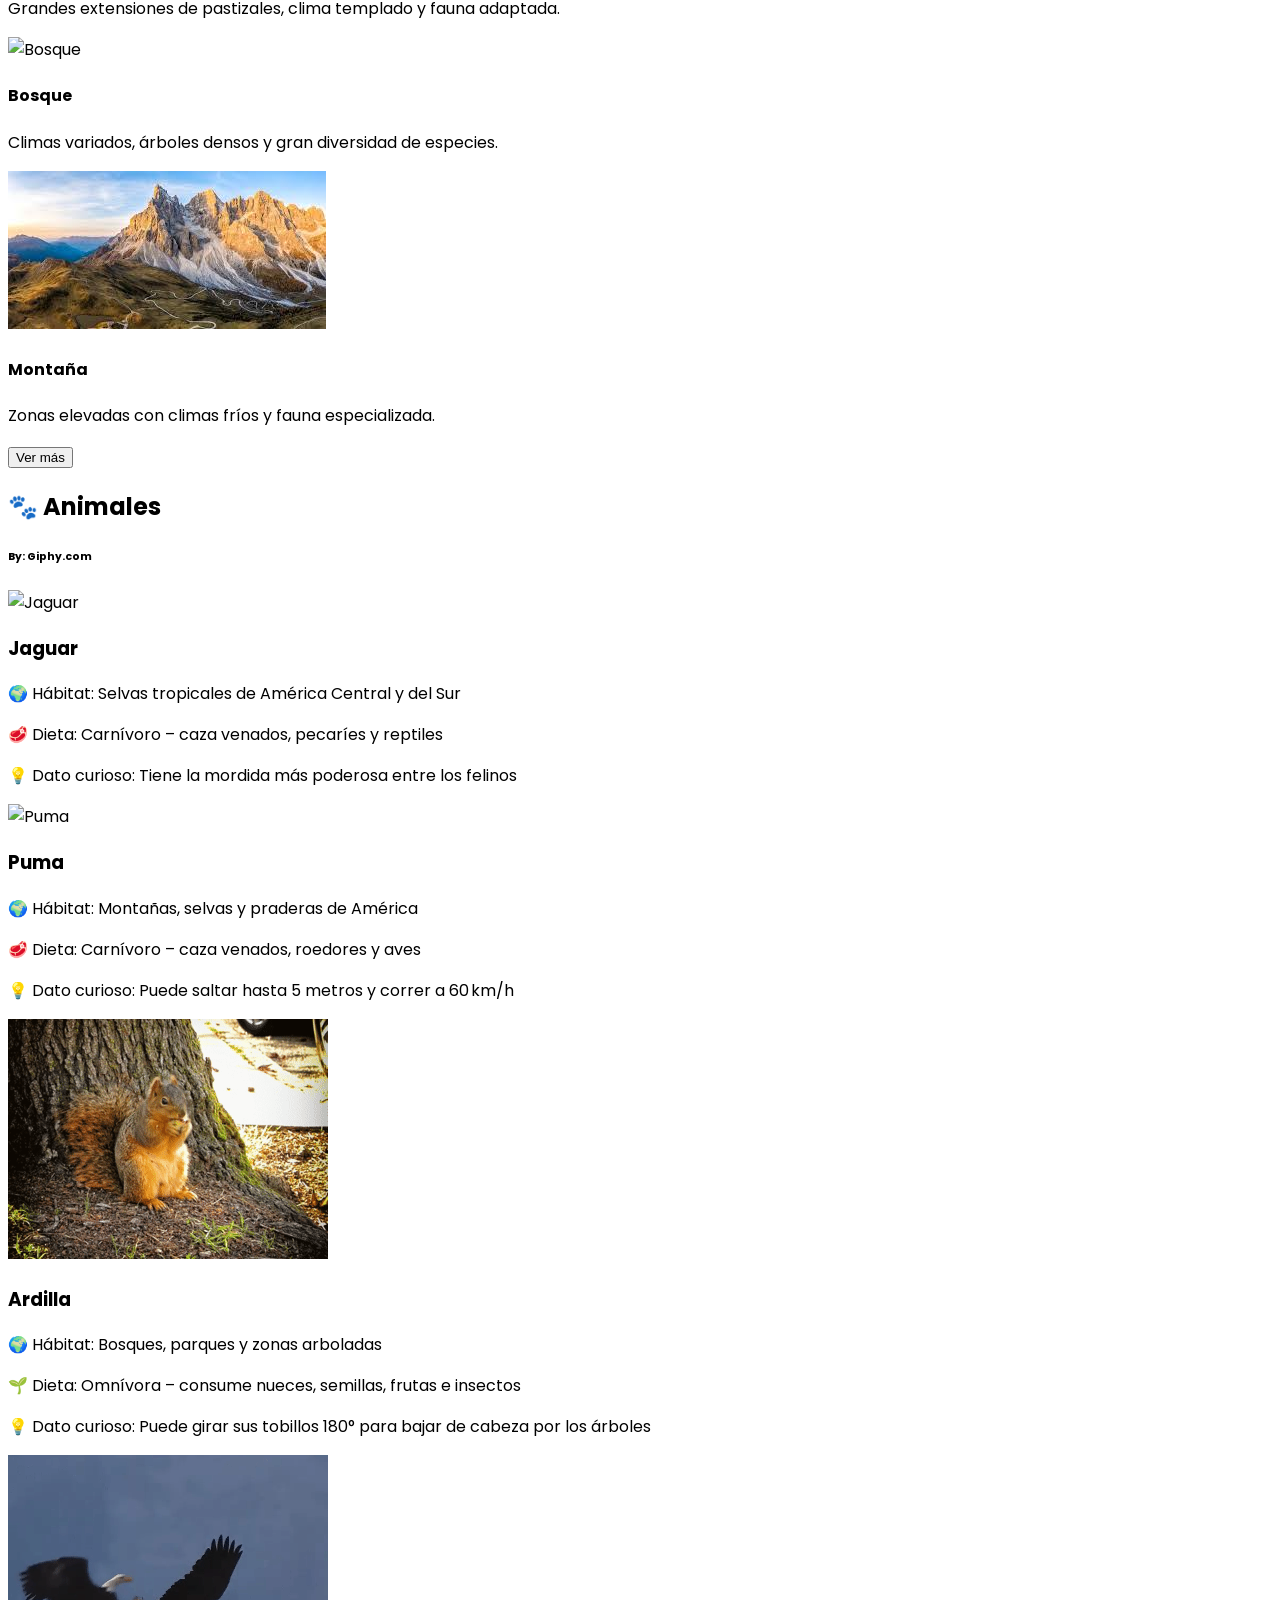
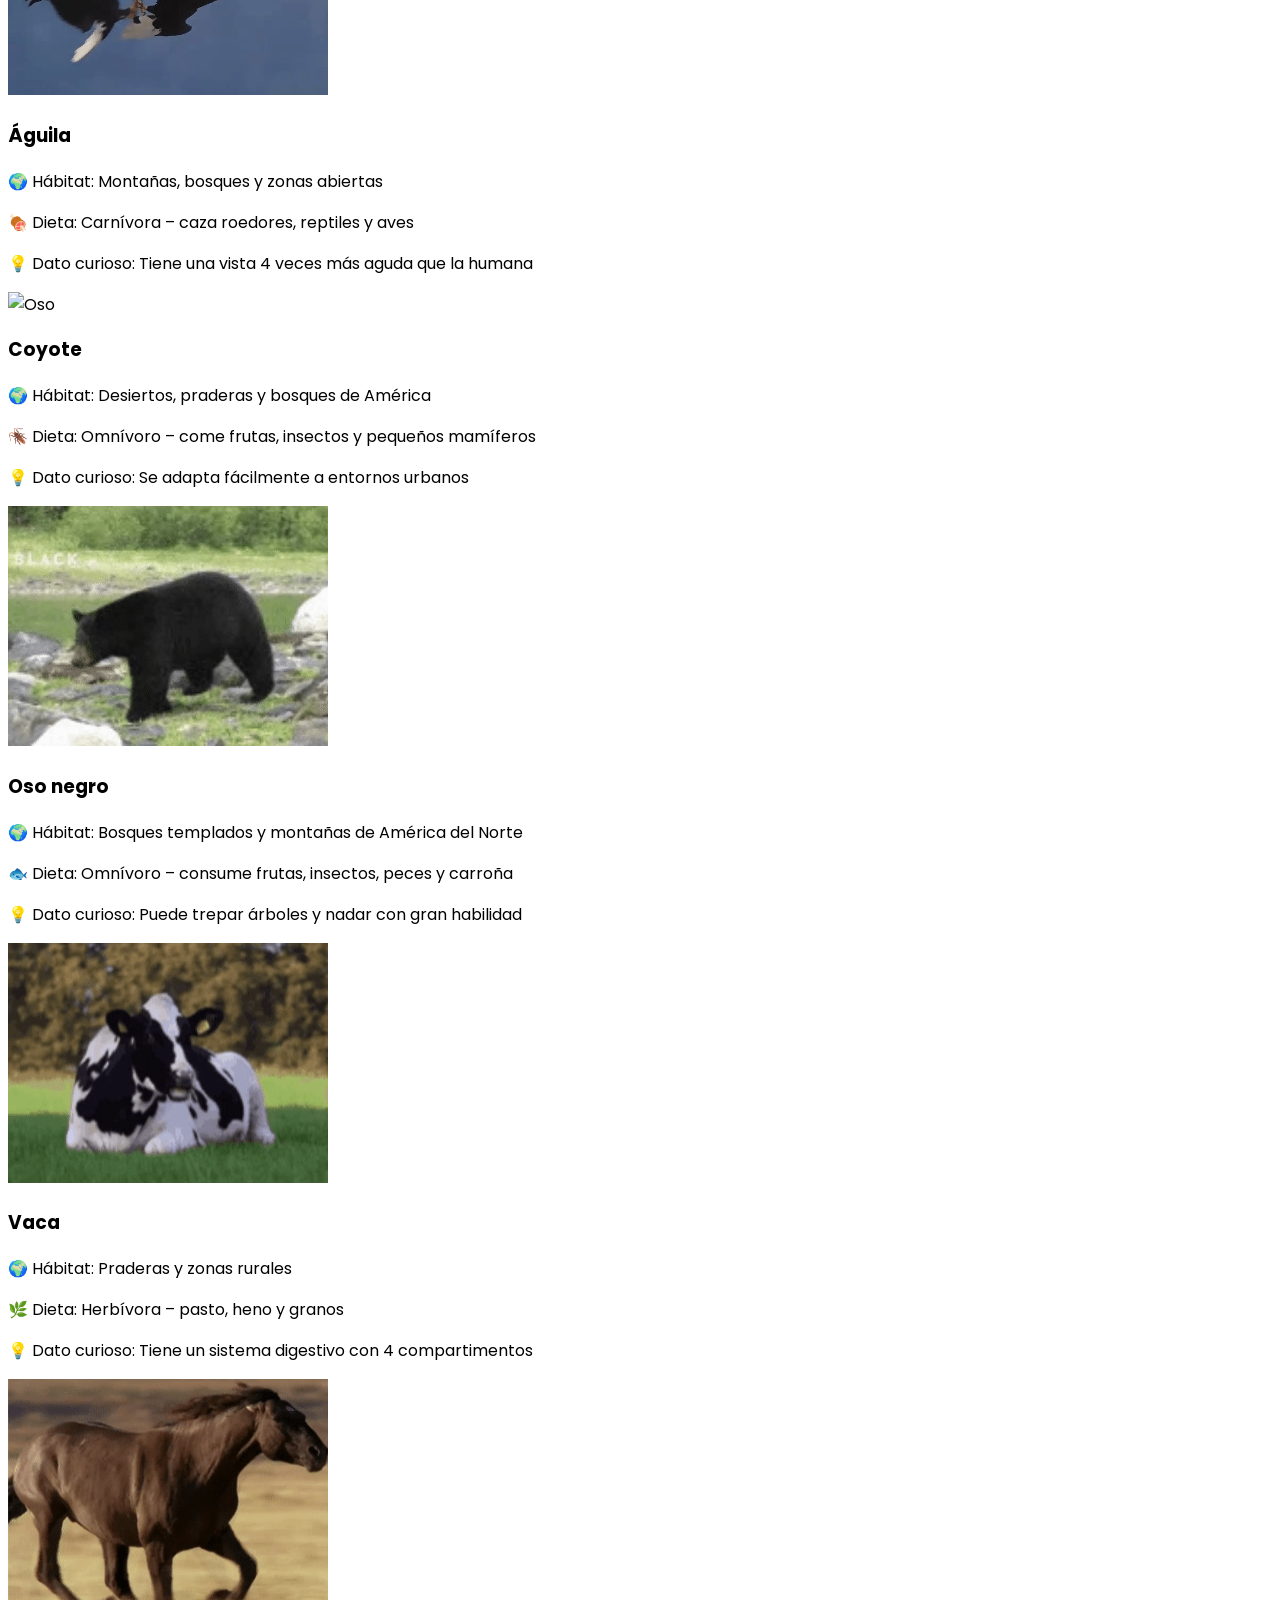
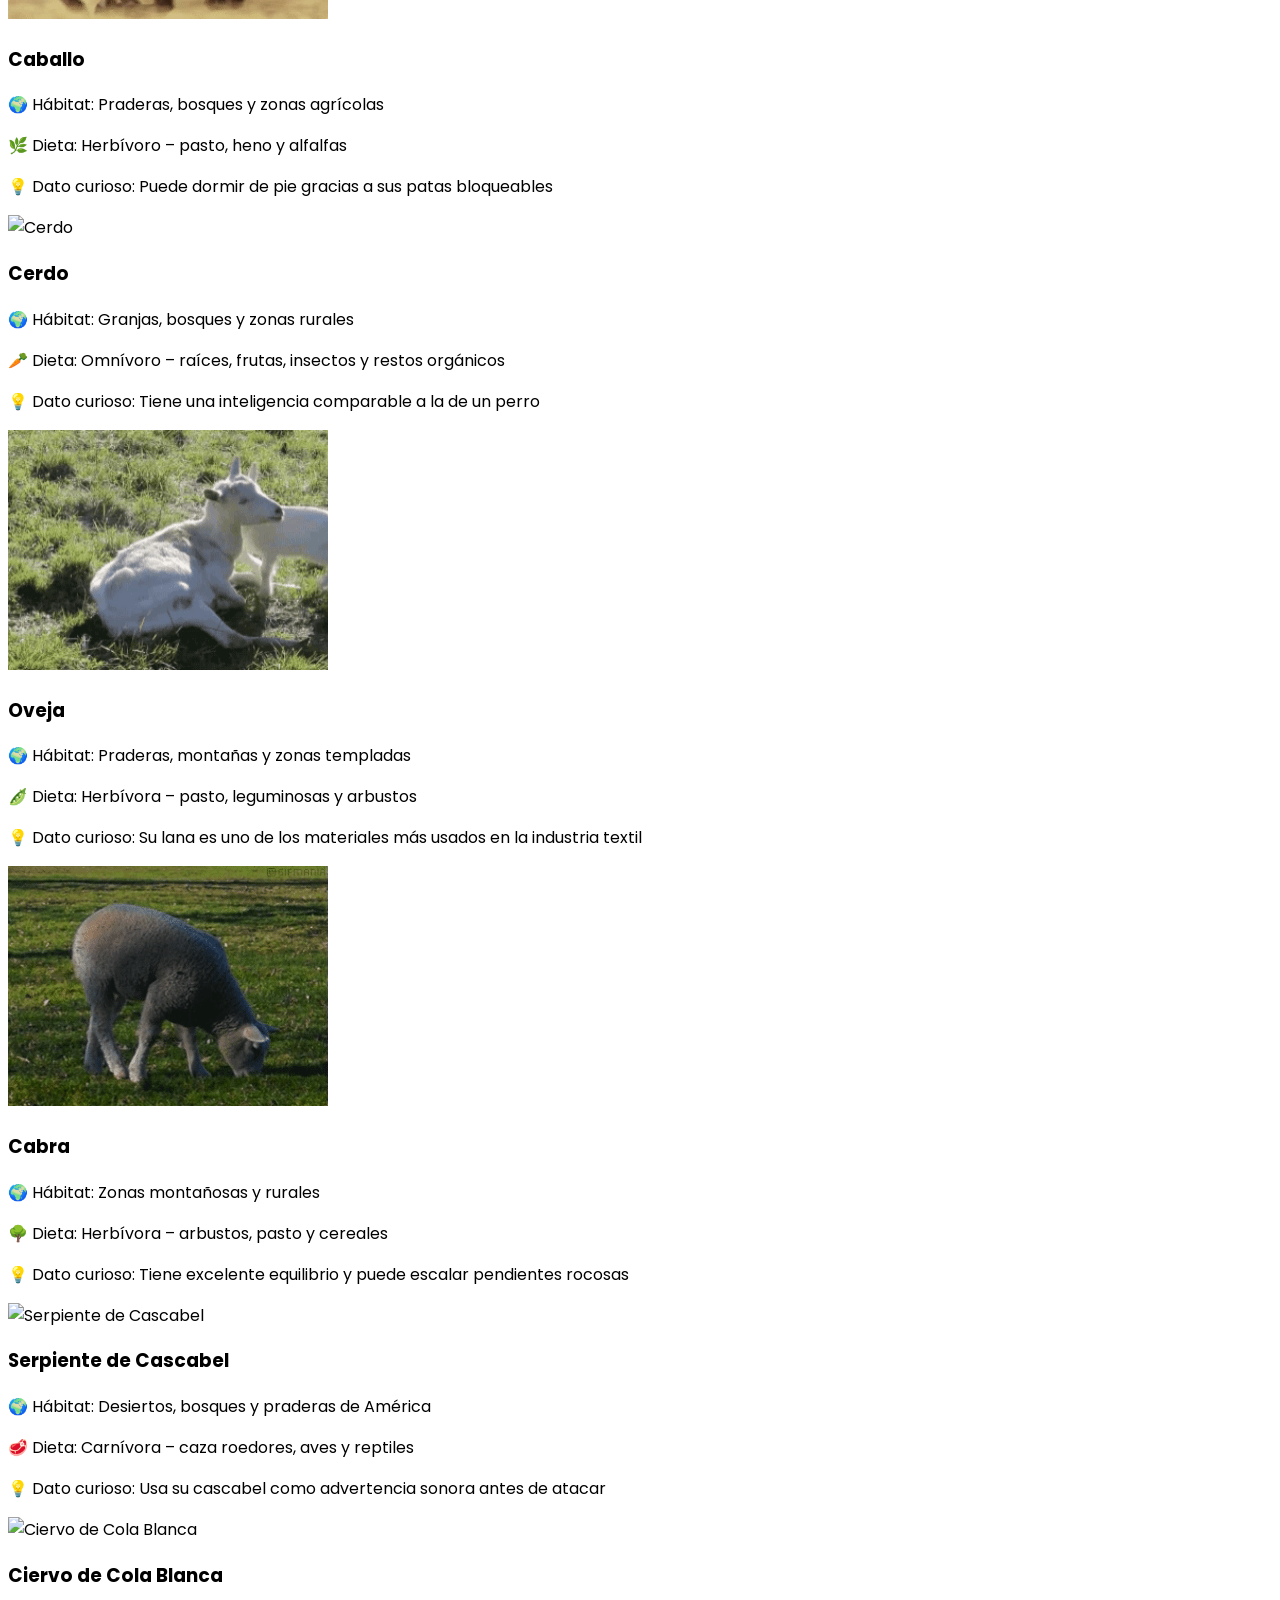
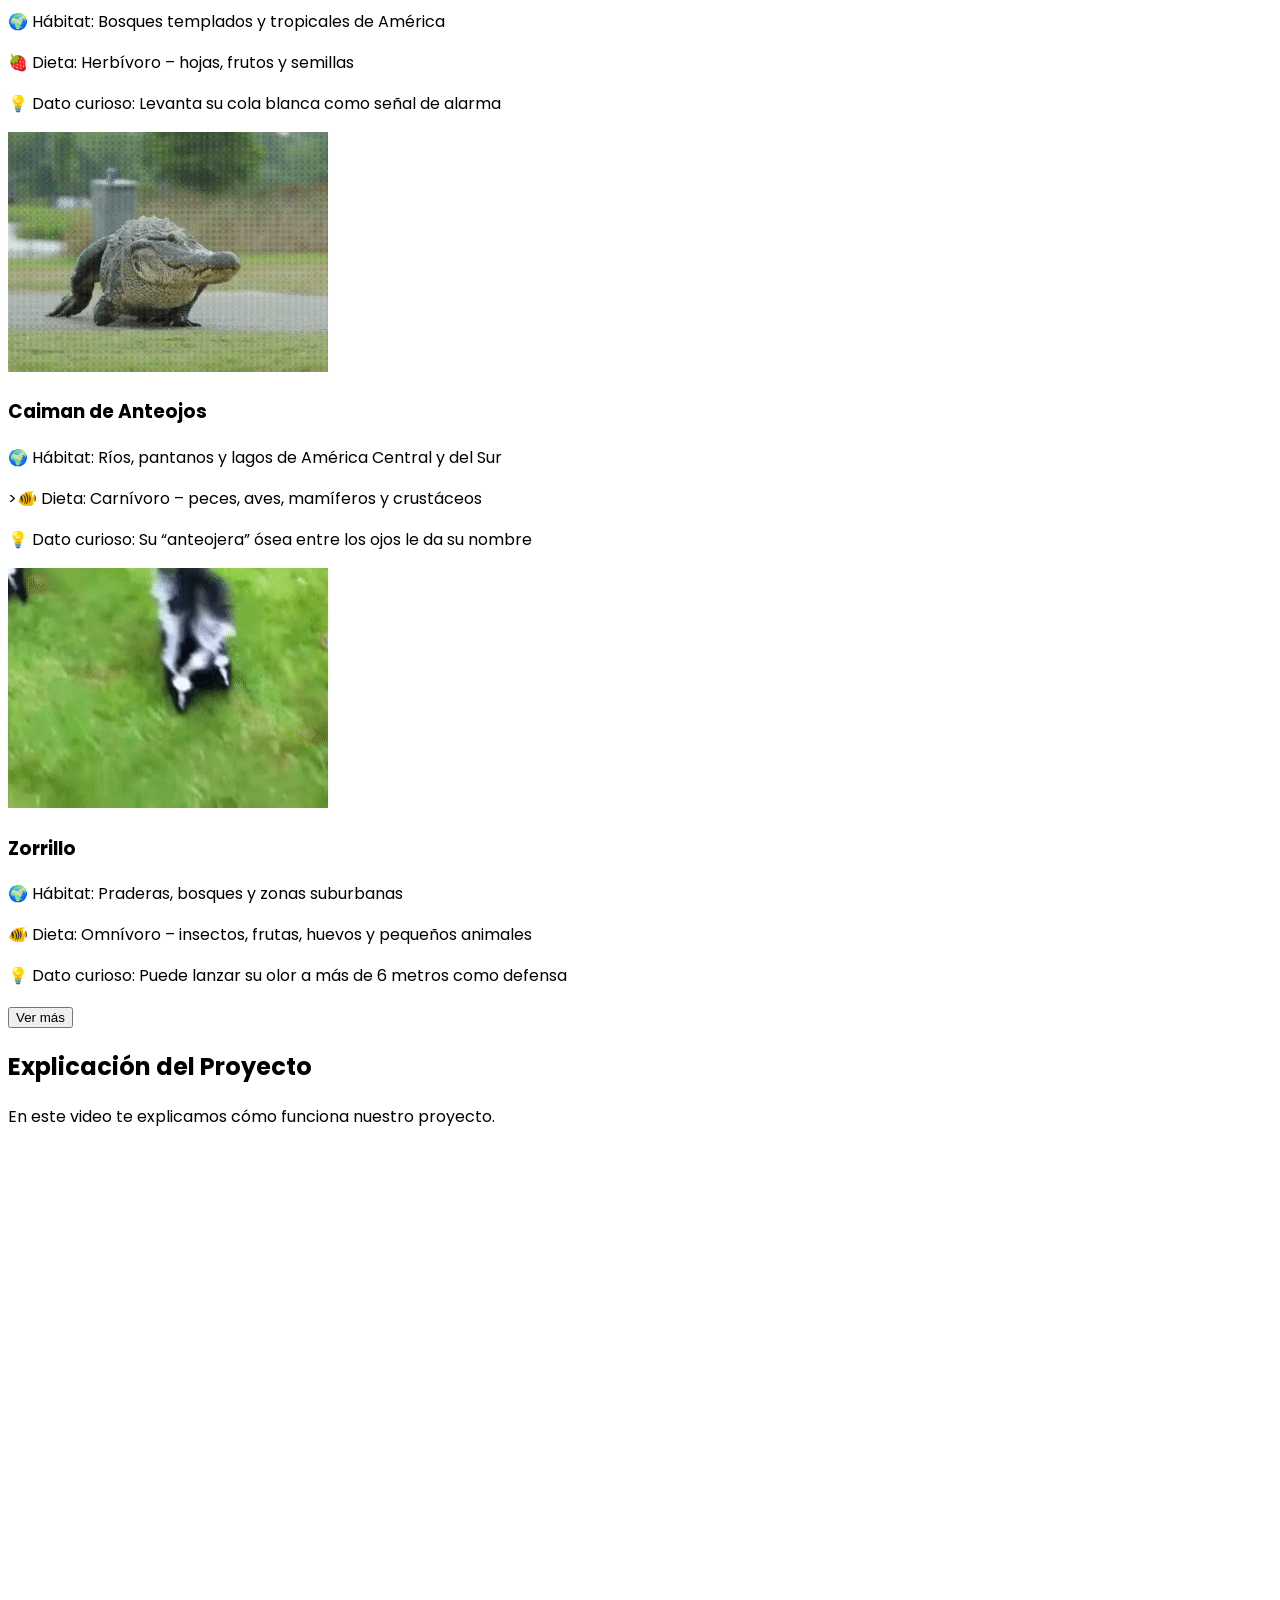
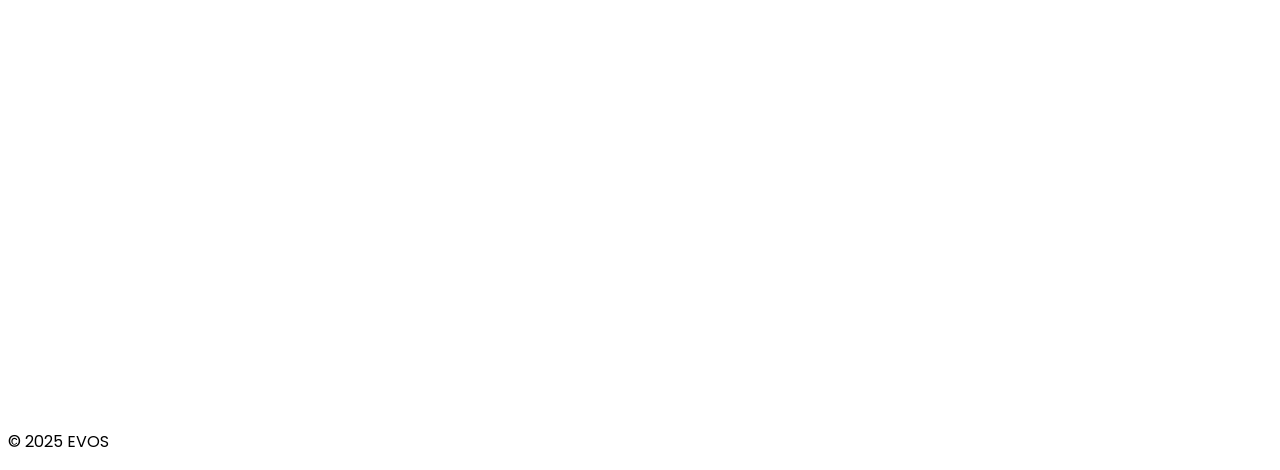
==== commit ef6f9669: "Actualizar index.html" ====
--- a/index.html
+++ b/index.html
@@ -69,7 +69,7 @@
           Una nueva forma divertida de entender a los ecosistemas, qué factores los afectan y la increíble diversidad de animales que los habitan.
         </p>
         <a href="#ecosistemas" class="bg-white text-teal-600 px-6 py-3 rounded-full font-semibold shadow-lg hover:bg-gray-200 transition">Explorar</a>
-        <a href="archivos/mi_archivo.pdf" download class="bg-teal-600 text-white px-6 py-3 rounded-full font-semibold shadow-lg hover:bg-teal-700 transition">Descargar</a>
+        <a href="archivos/mi_archivo.pdf" download class="bg-teal-600 text-white px-6 py-3 rounded-full font-semibold shadow-lg hover:bg-teal-700 transition">Contactanos!</a>
       </div>
     </section>
 
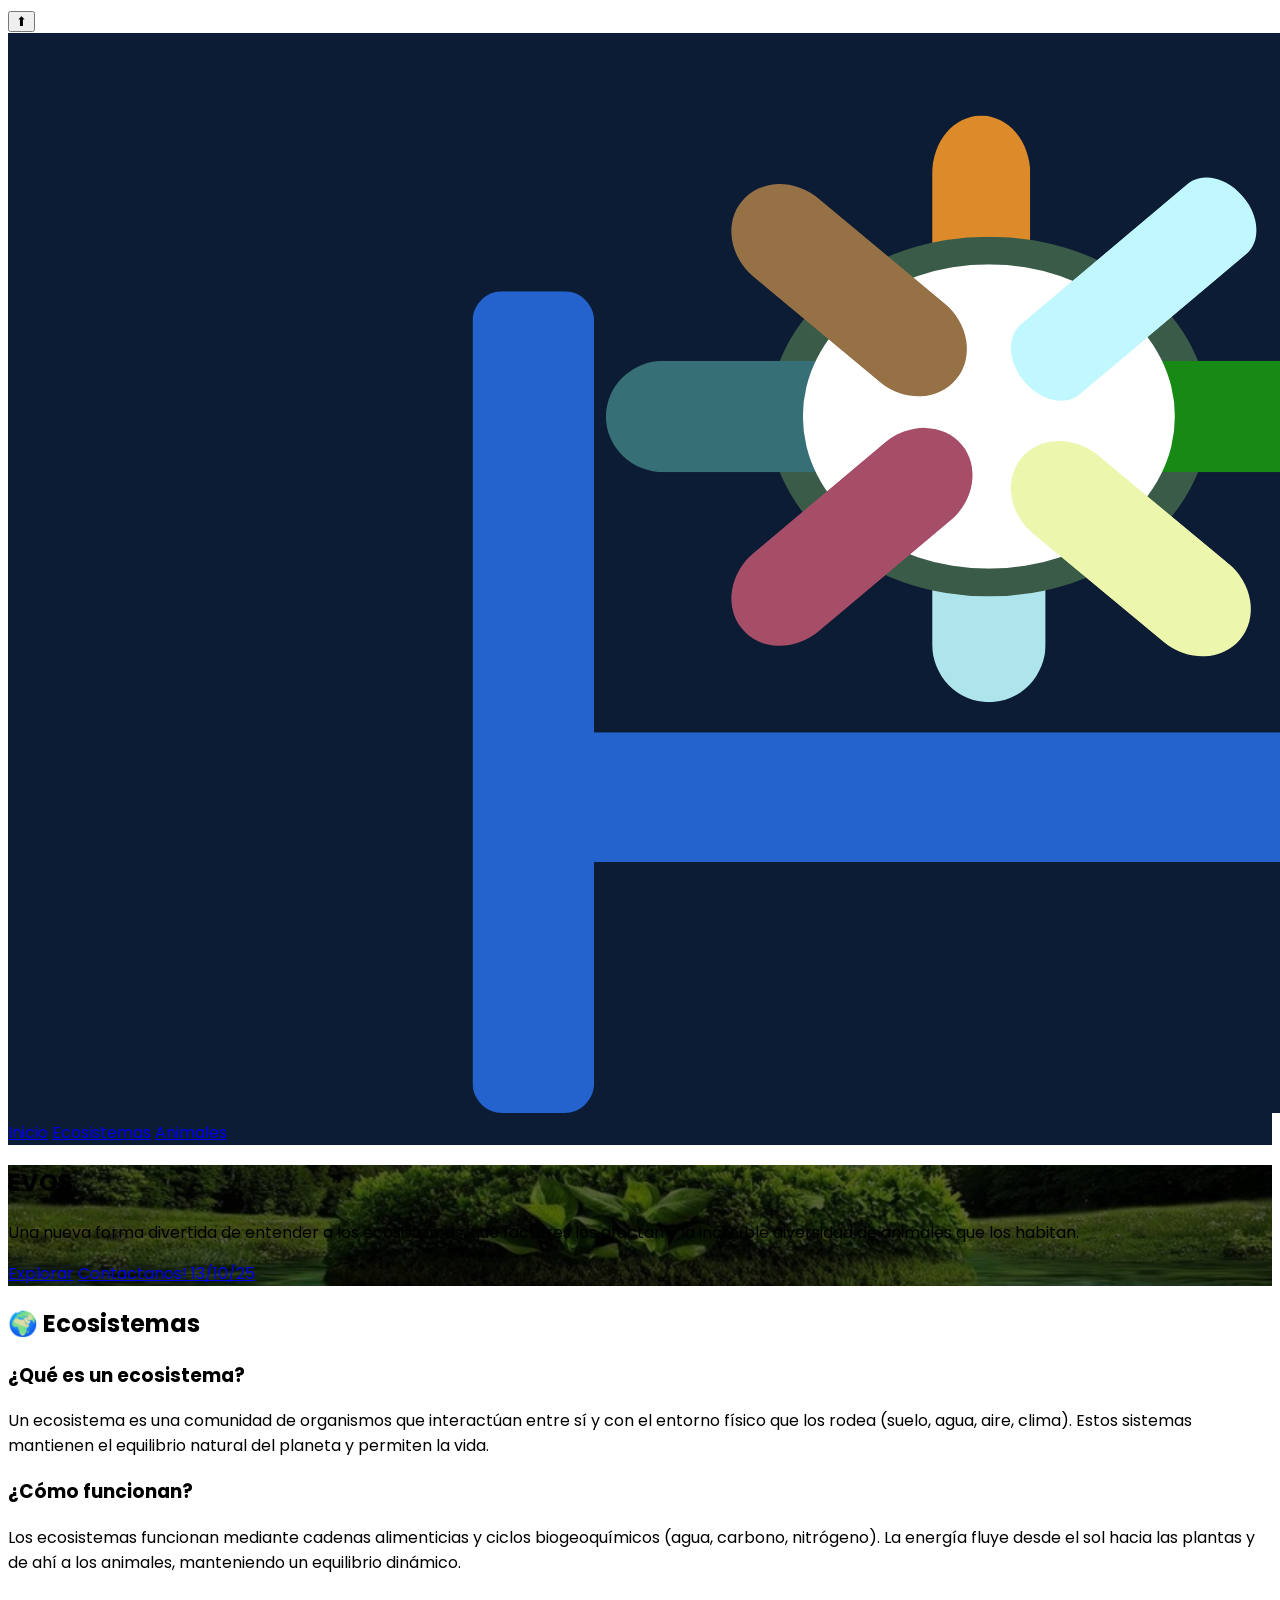
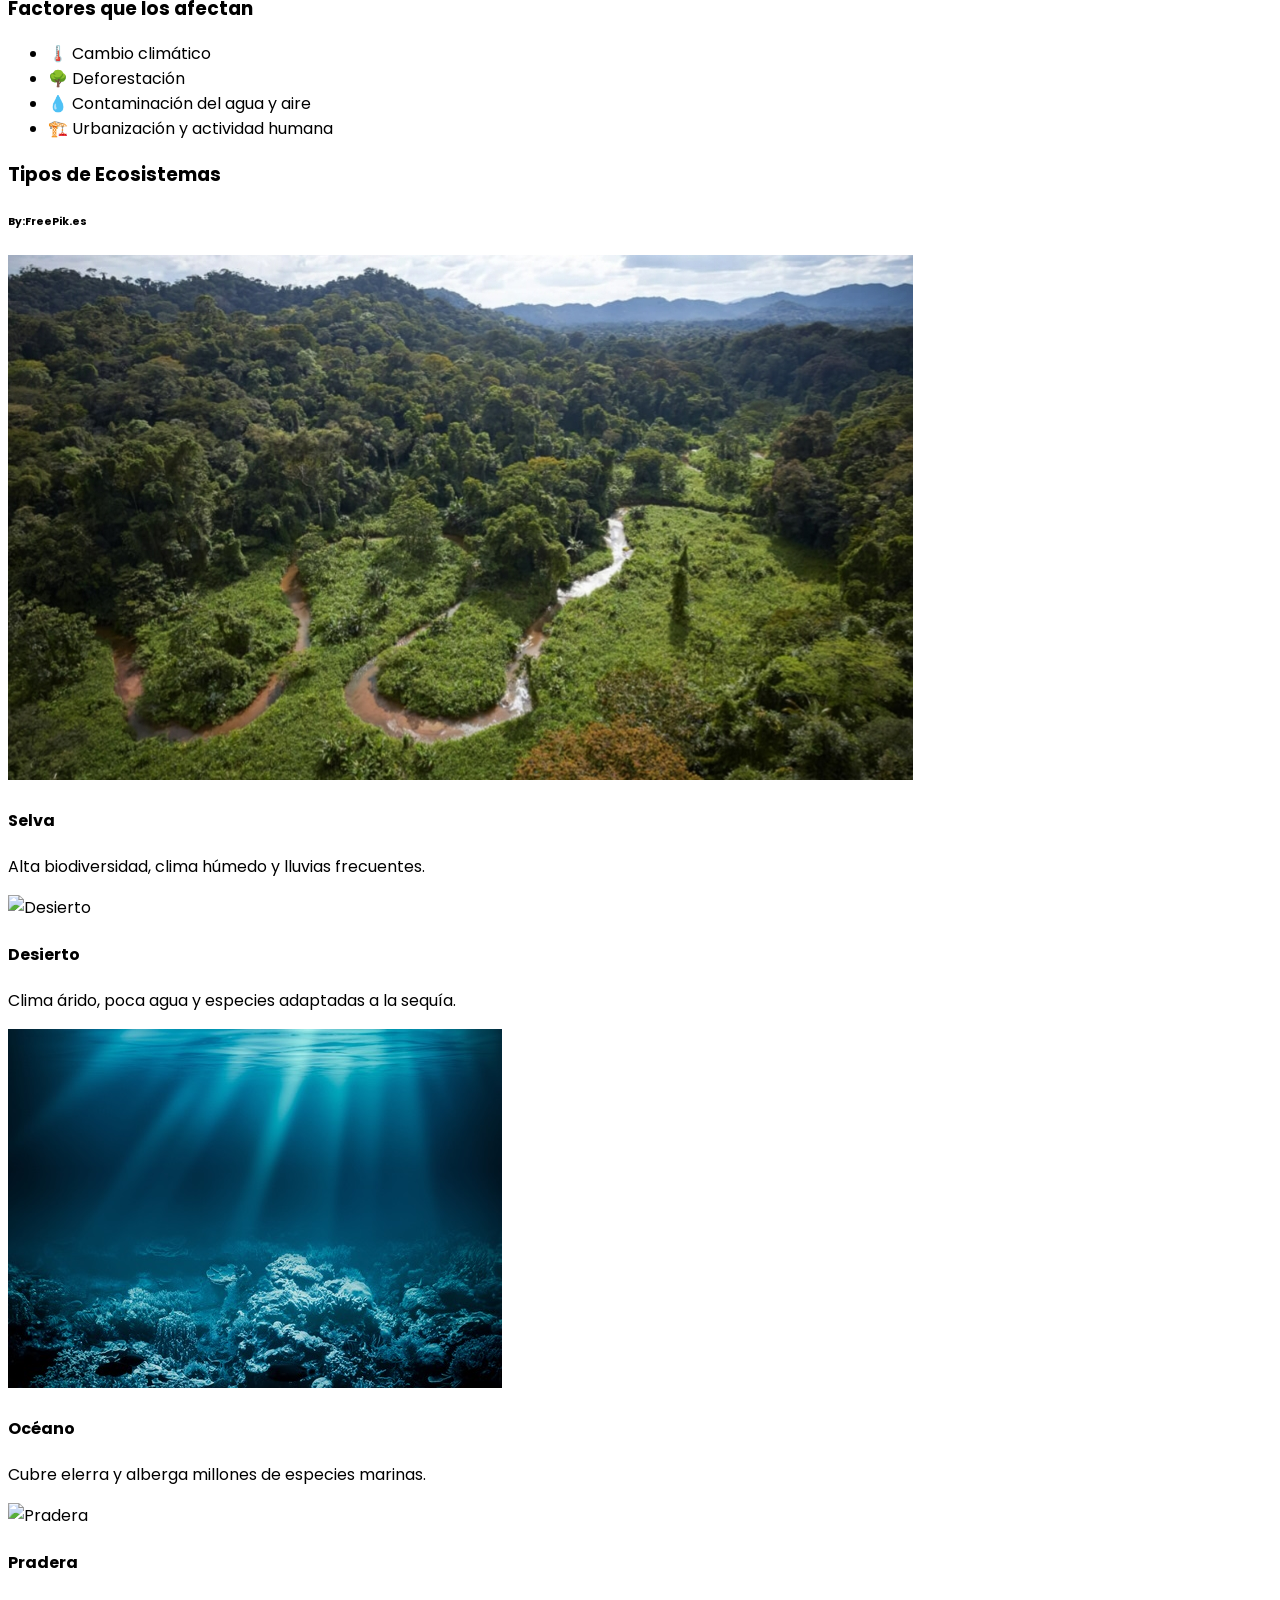
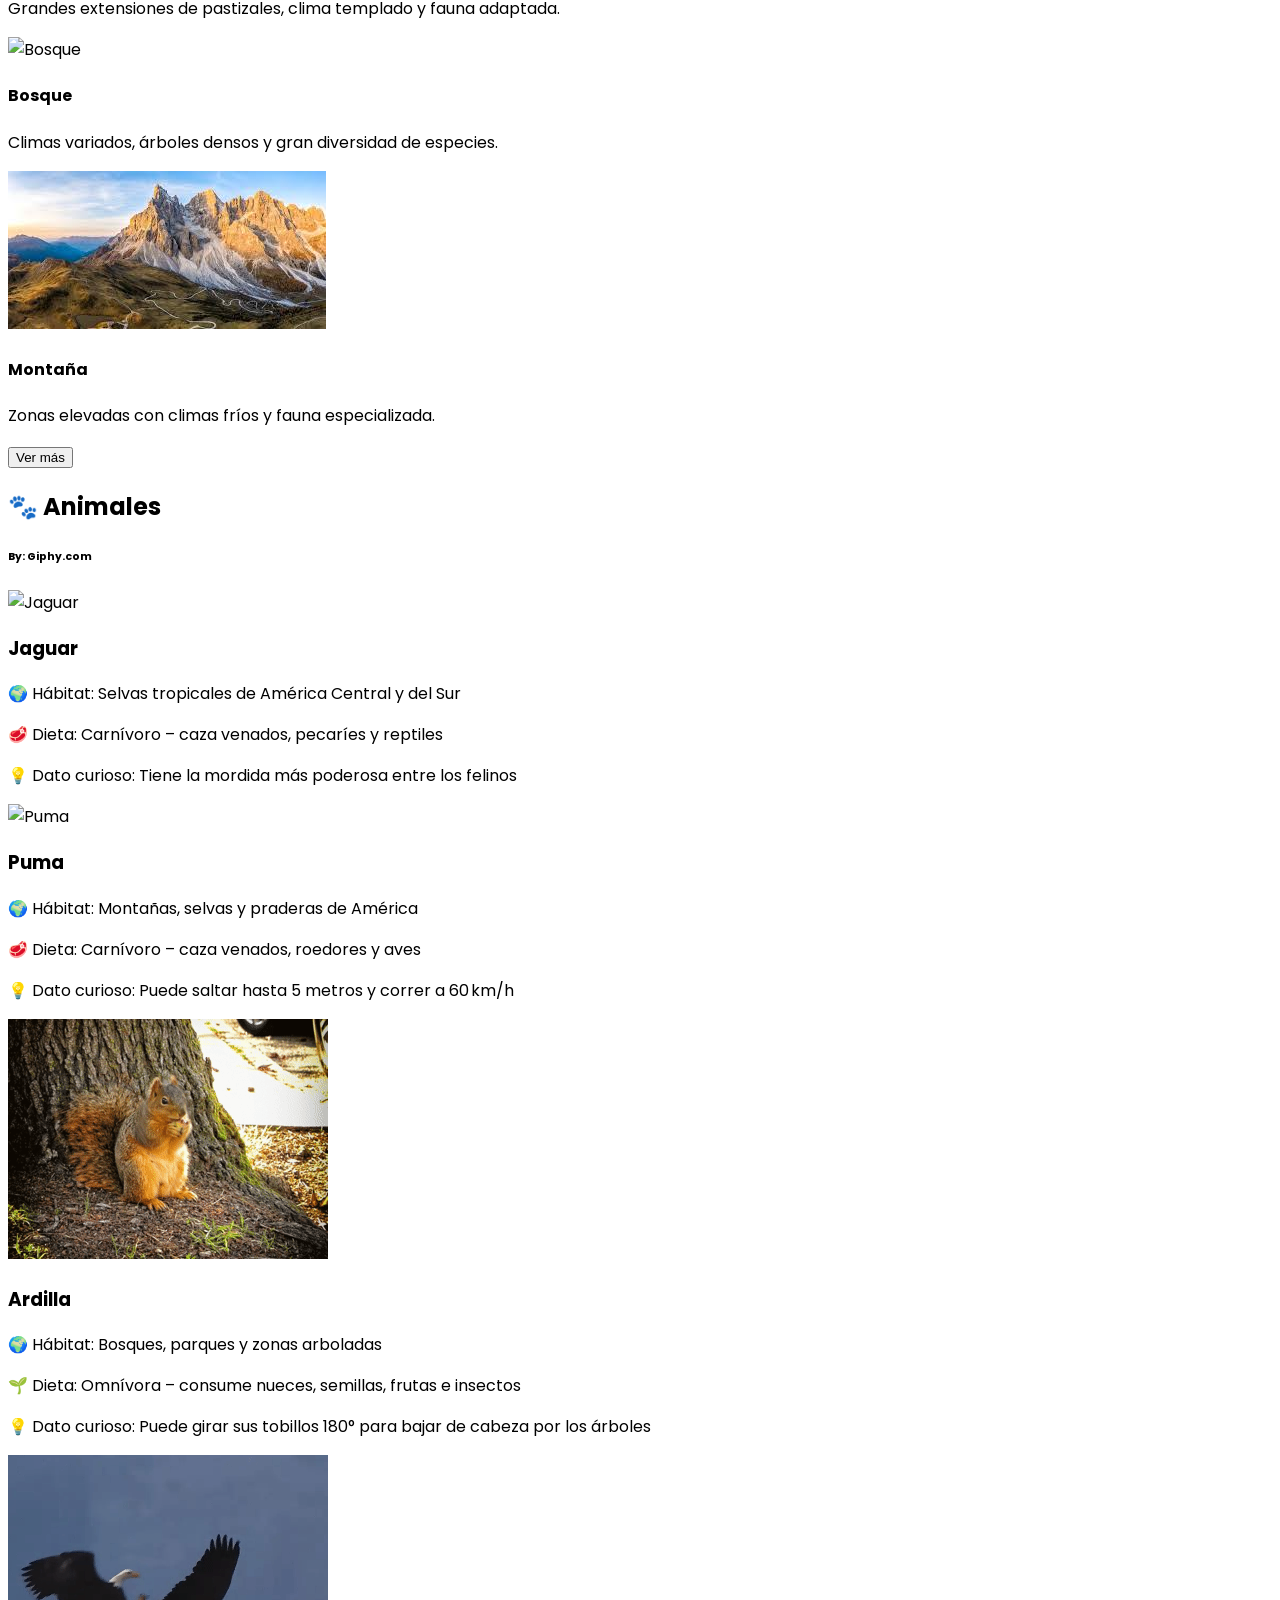
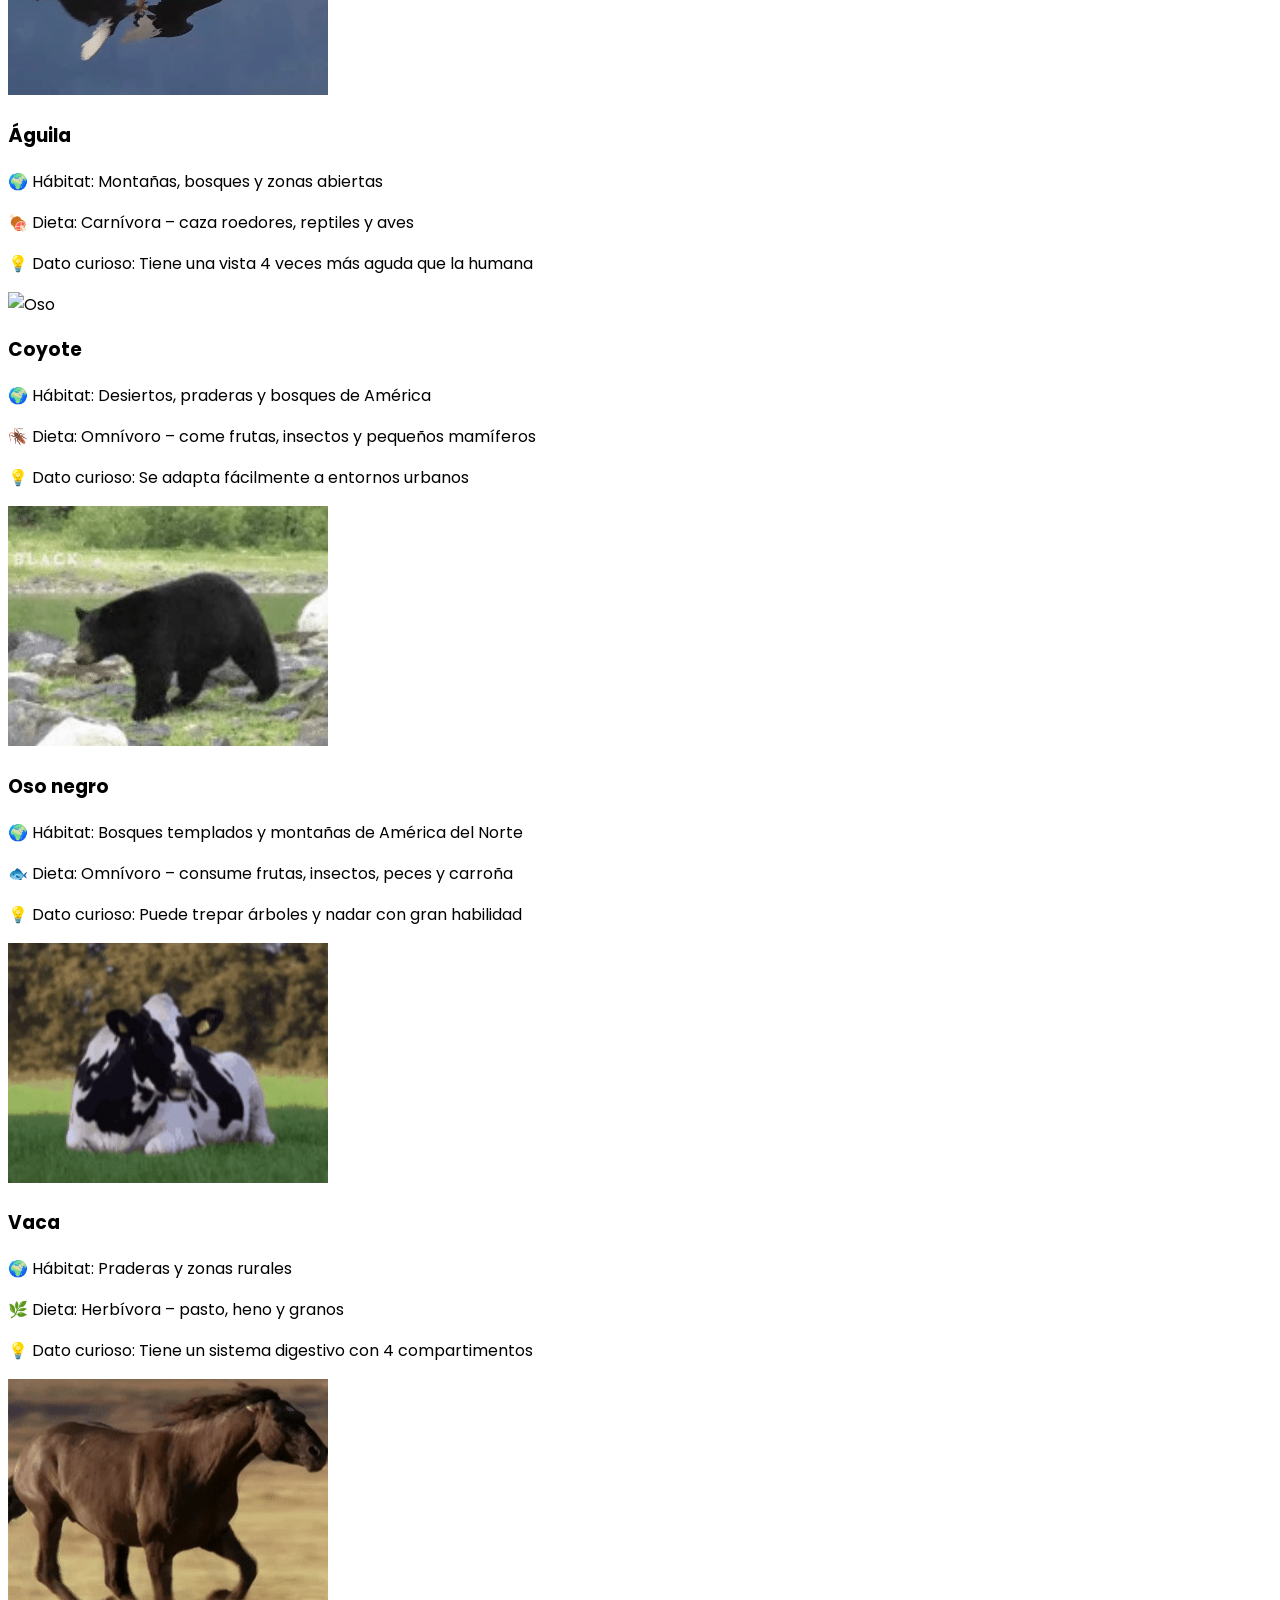
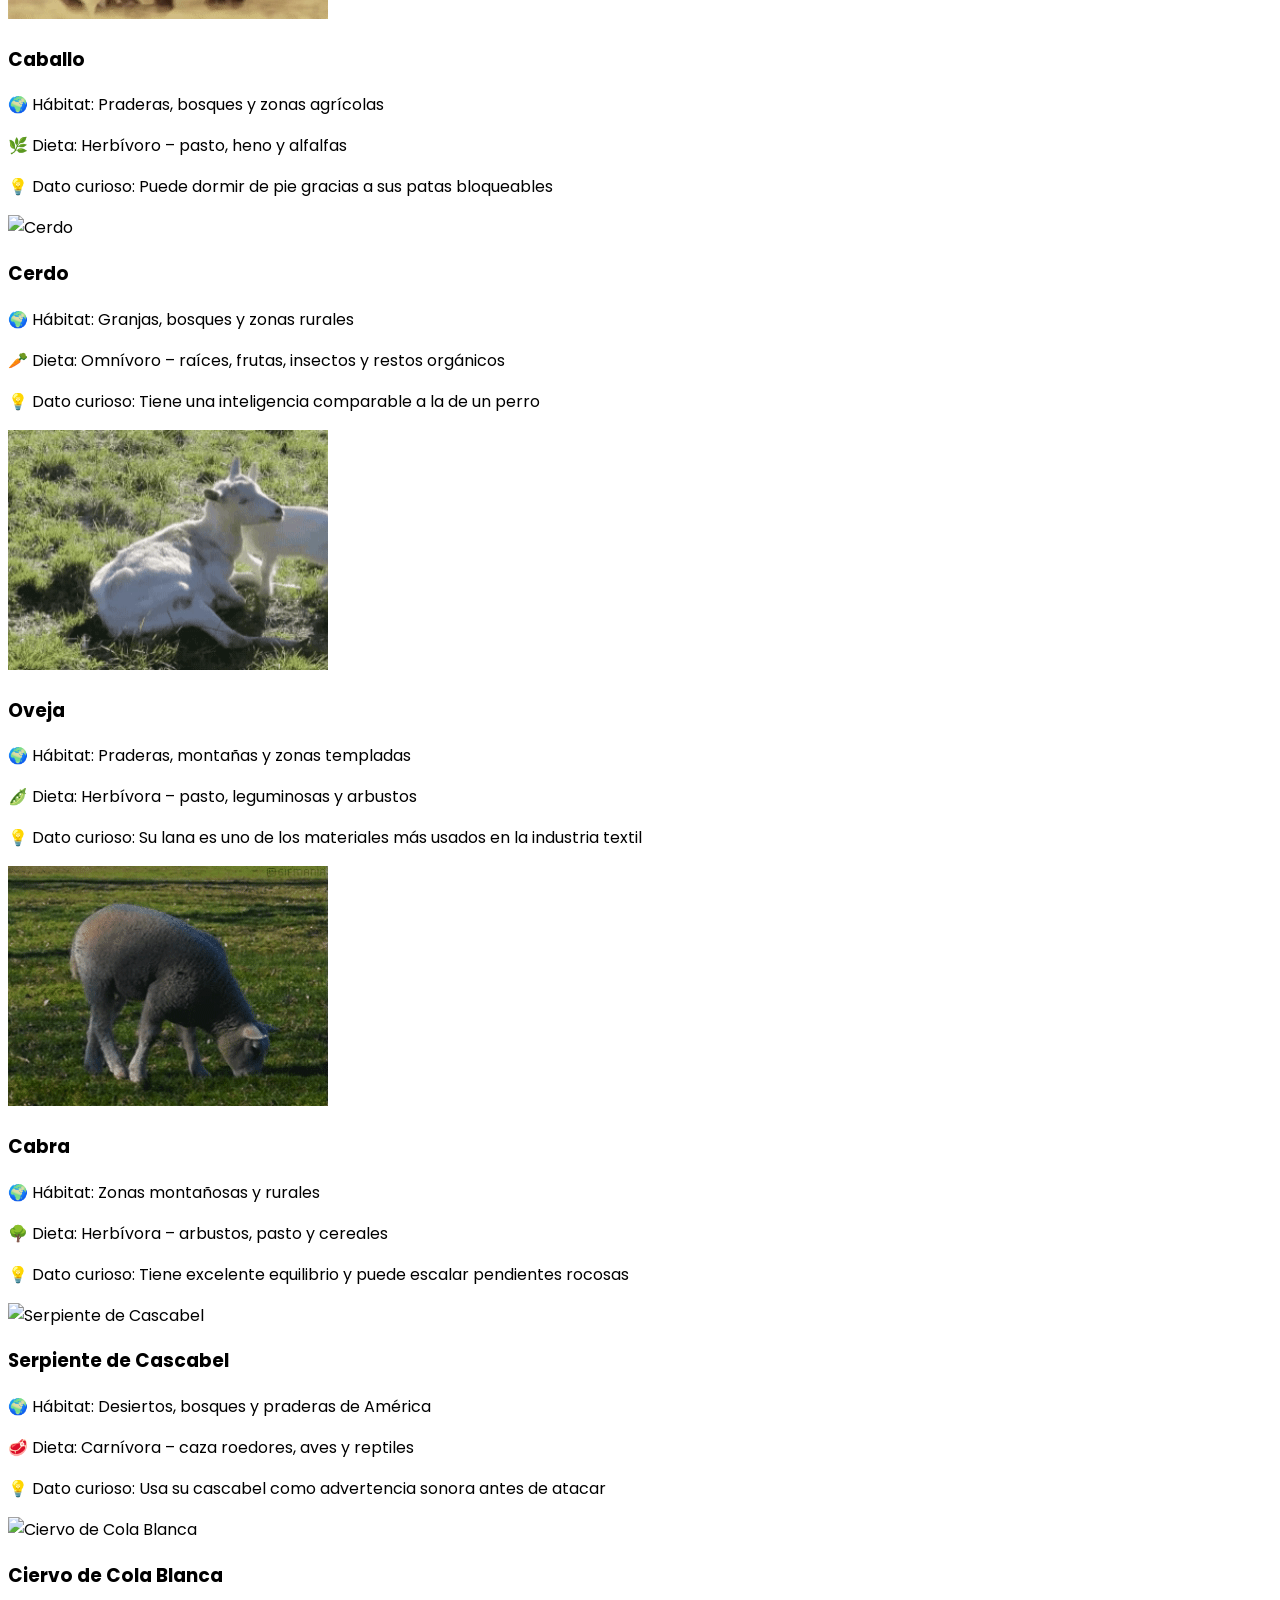
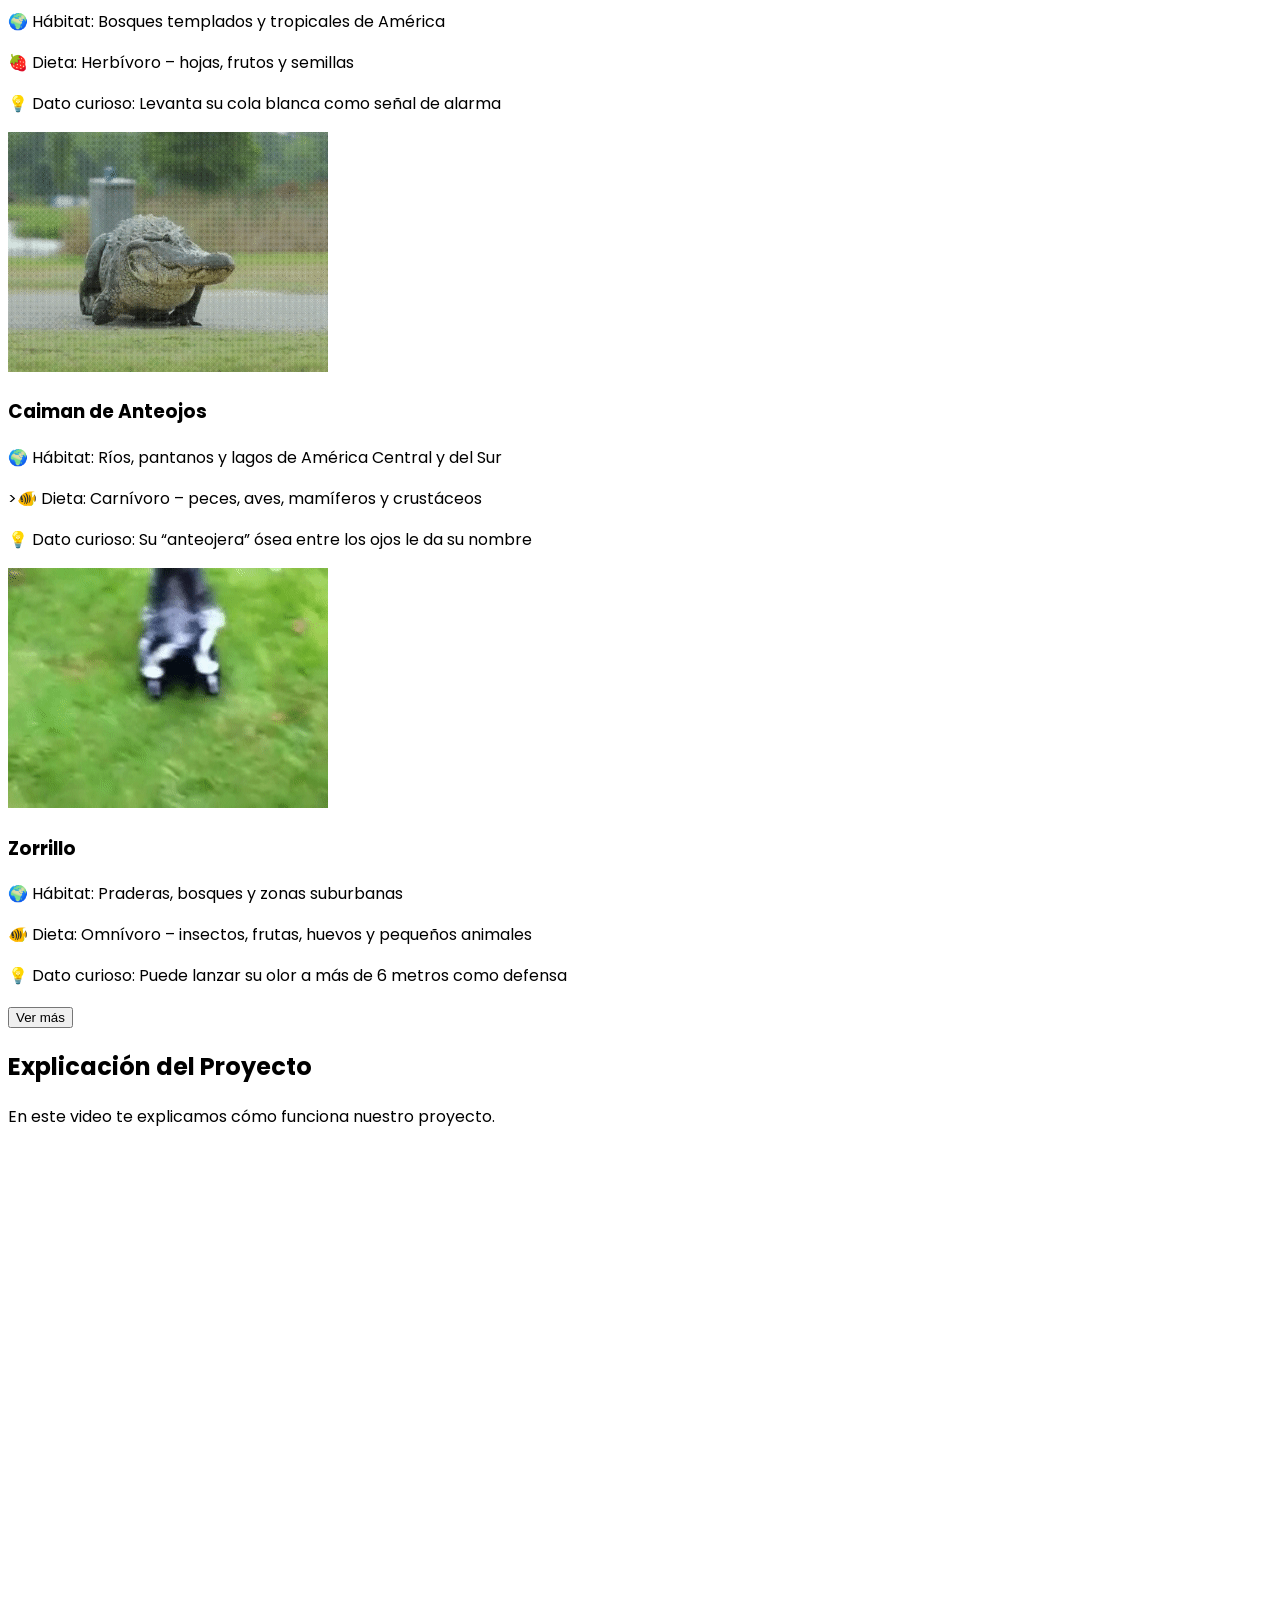
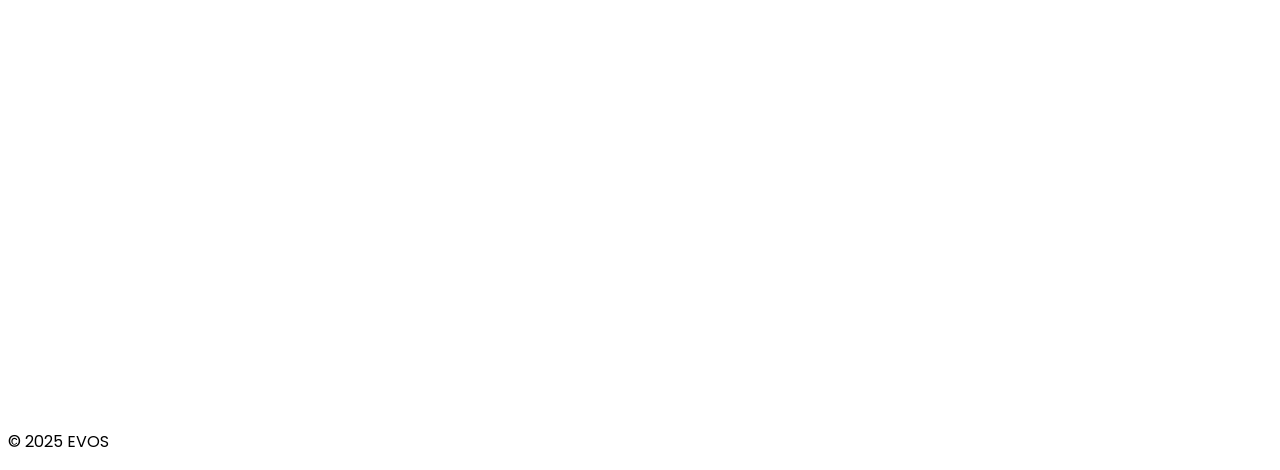
==== commit cdaa9c2a: "Actualizar index.html" ====
--- a/index.html
+++ b/index.html
@@ -69,7 +69,7 @@
           Una nueva forma divertida de entender a los ecosistemas, qué factores los afectan y la increíble diversidad de animales que los habitan.
         </p>
         <a href="#ecosistemas" class="bg-white text-teal-600 px-6 py-3 rounded-full font-semibold shadow-lg hover:bg-gray-200 transition">Explorar</a>
-        <a href="archivos/mi_archivo.pdf" download class="bg-teal-600 text-white px-6 py-3 rounded-full font-semibold shadow-lg hover:bg-teal-700 transition">Contactanos!</a>
+        <a href="archivos/mi_archivo.pdf" download class="bg-teal-600 text-white px-6 py-3 rounded-full font-semibold shadow-lg hover:bg-teal-700 transition">Contactanos! 13/10/25</a>
       </div>
     </section>
 
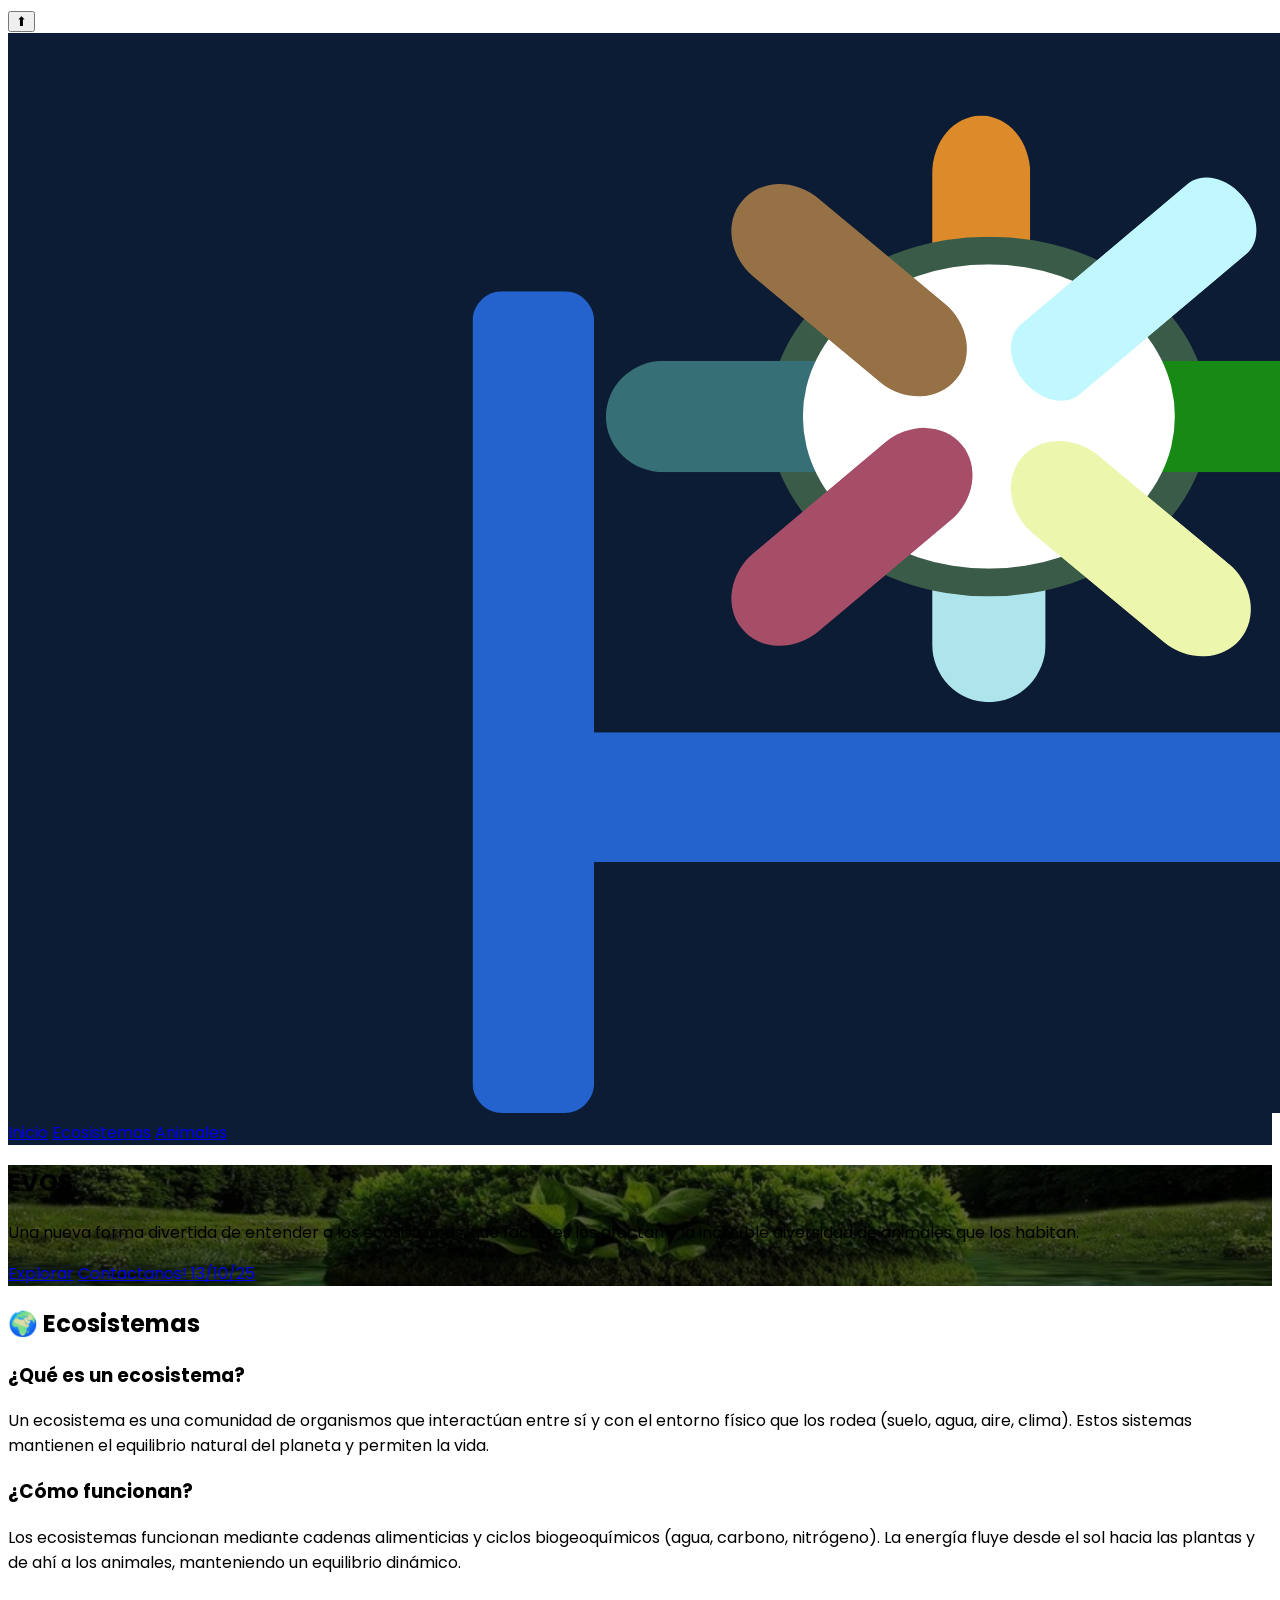
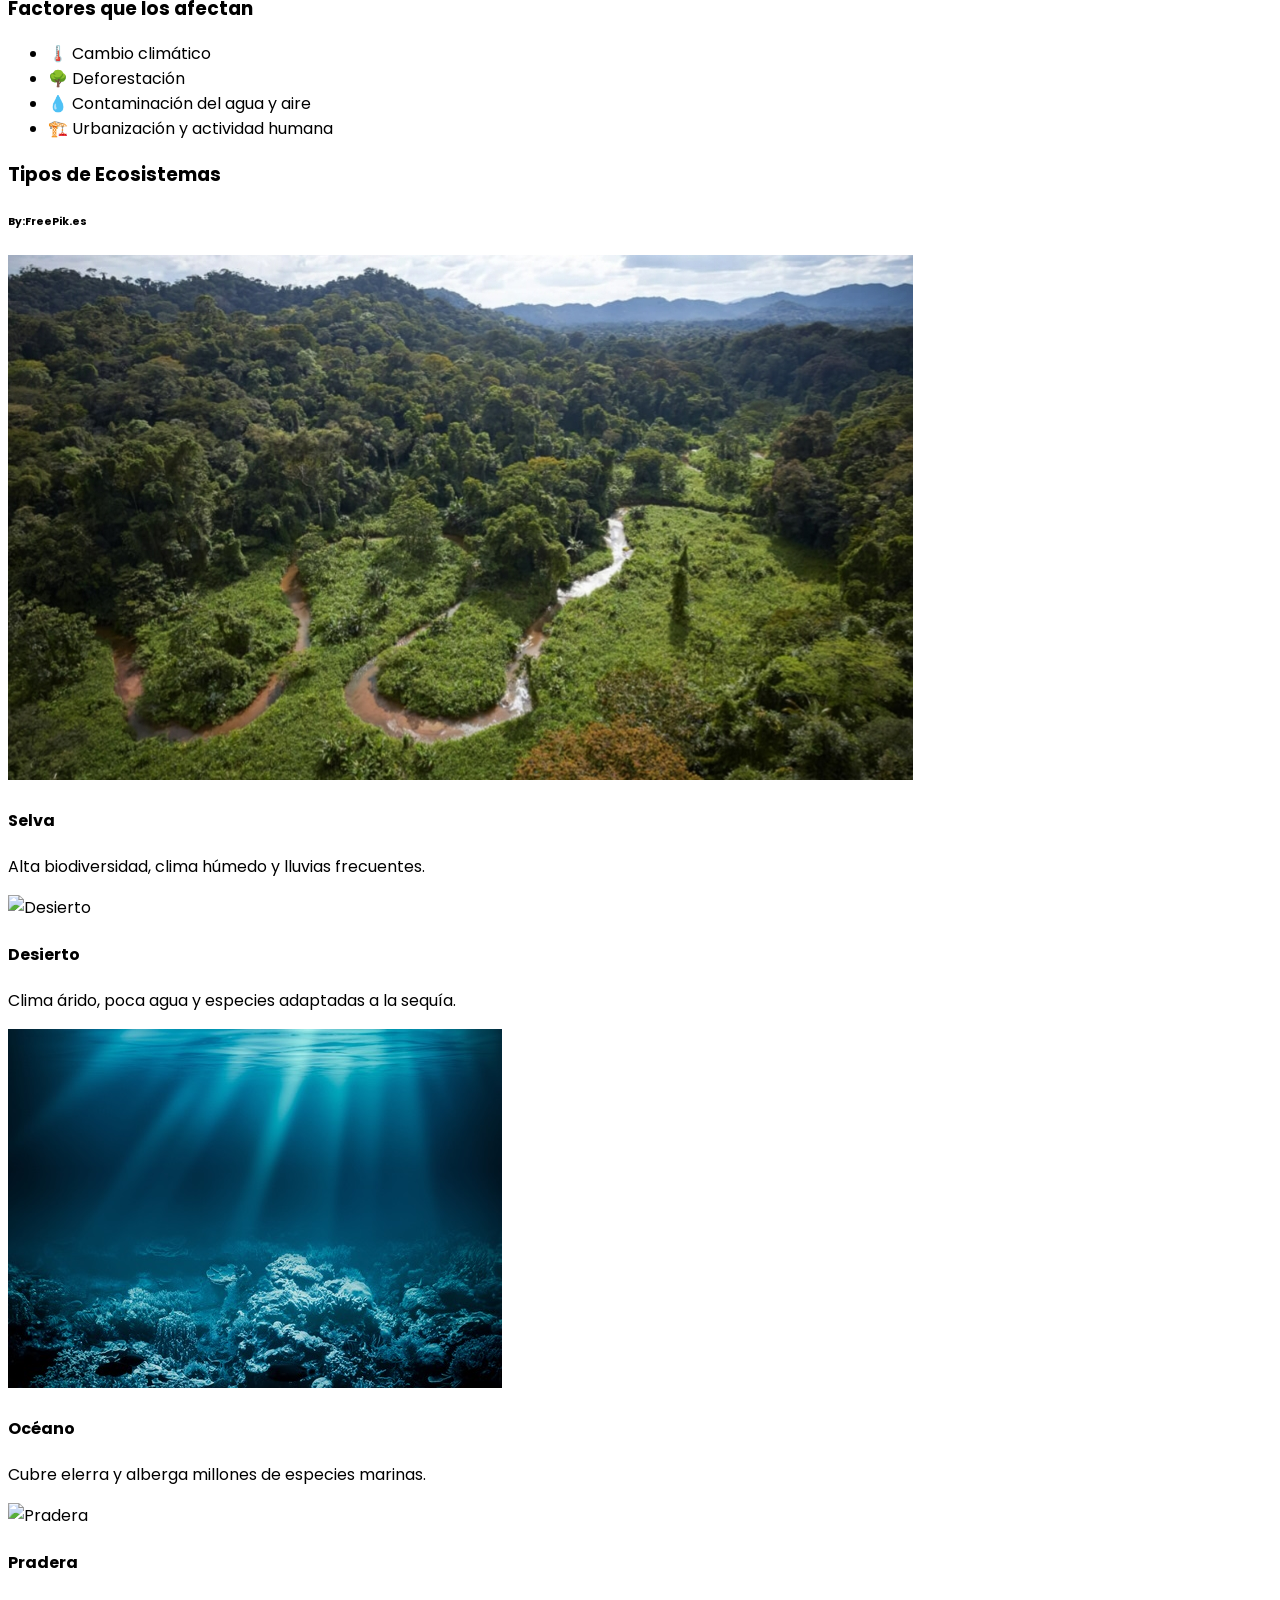
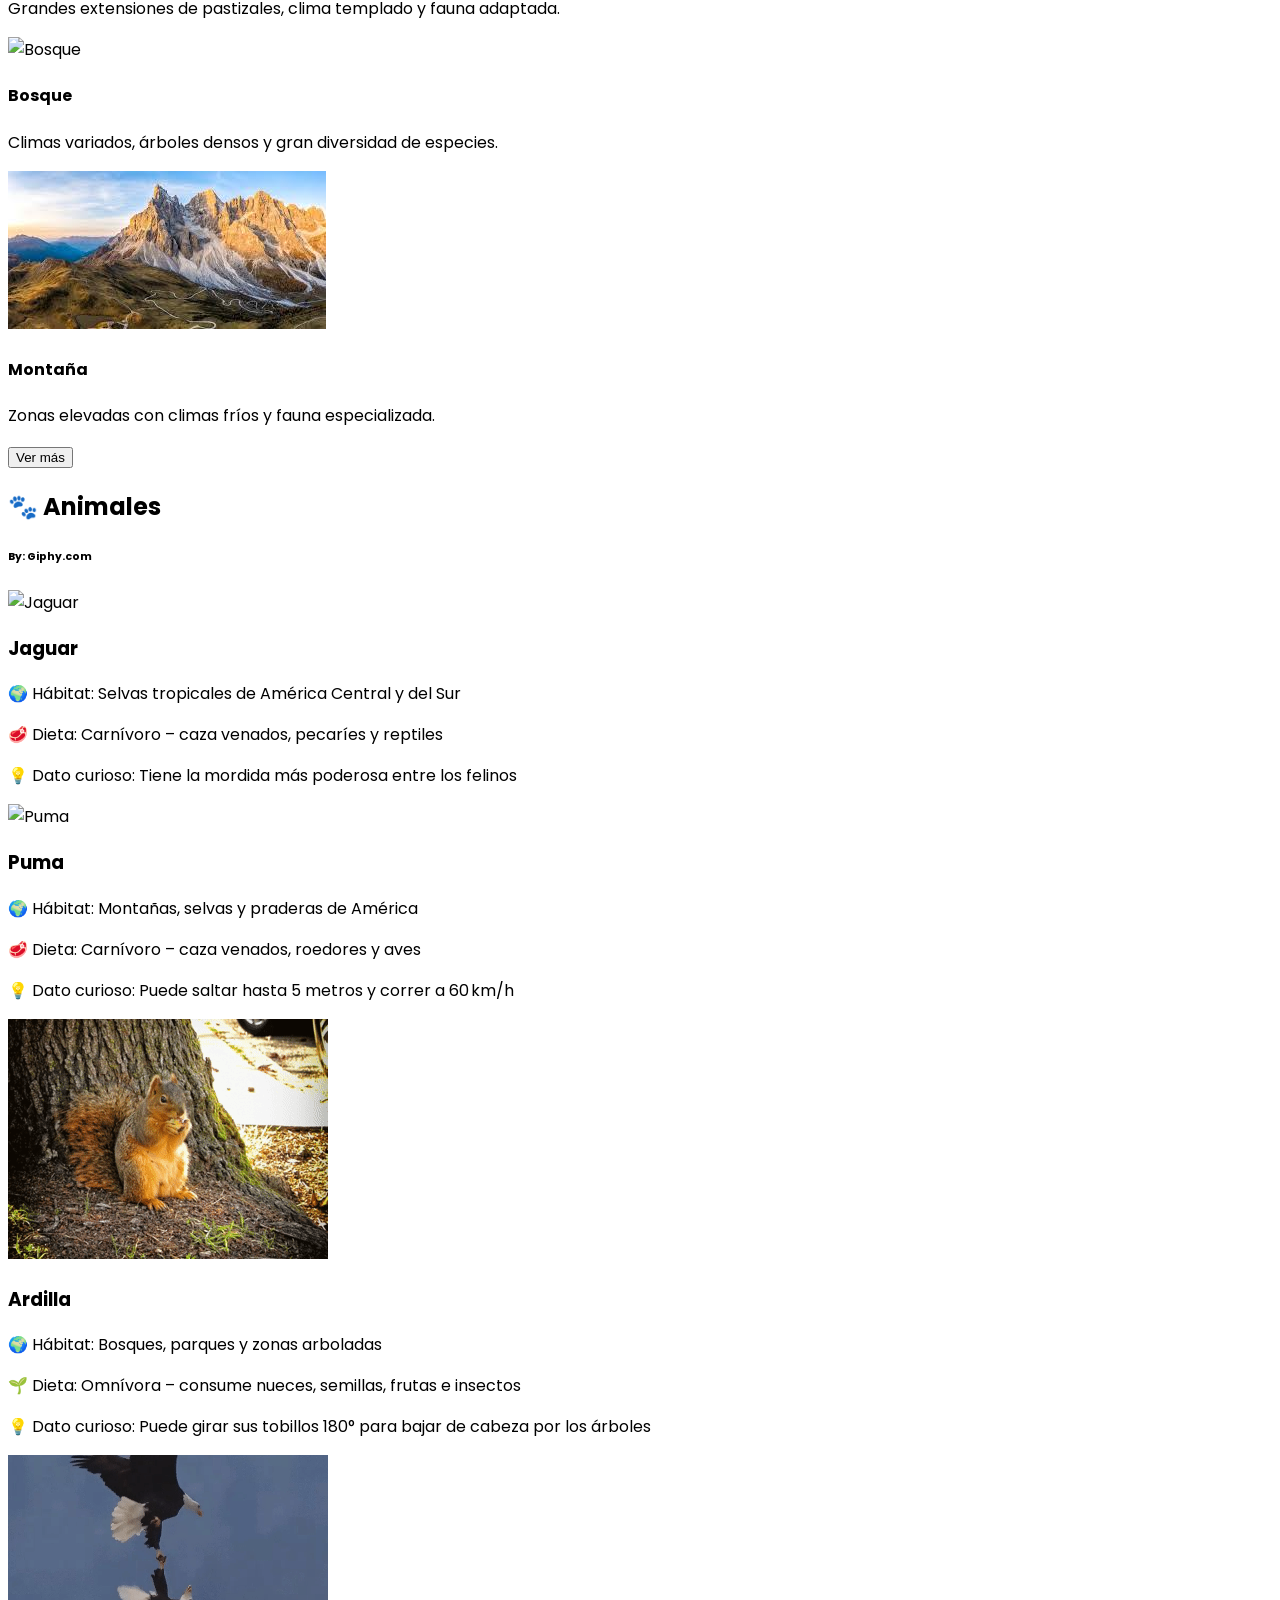
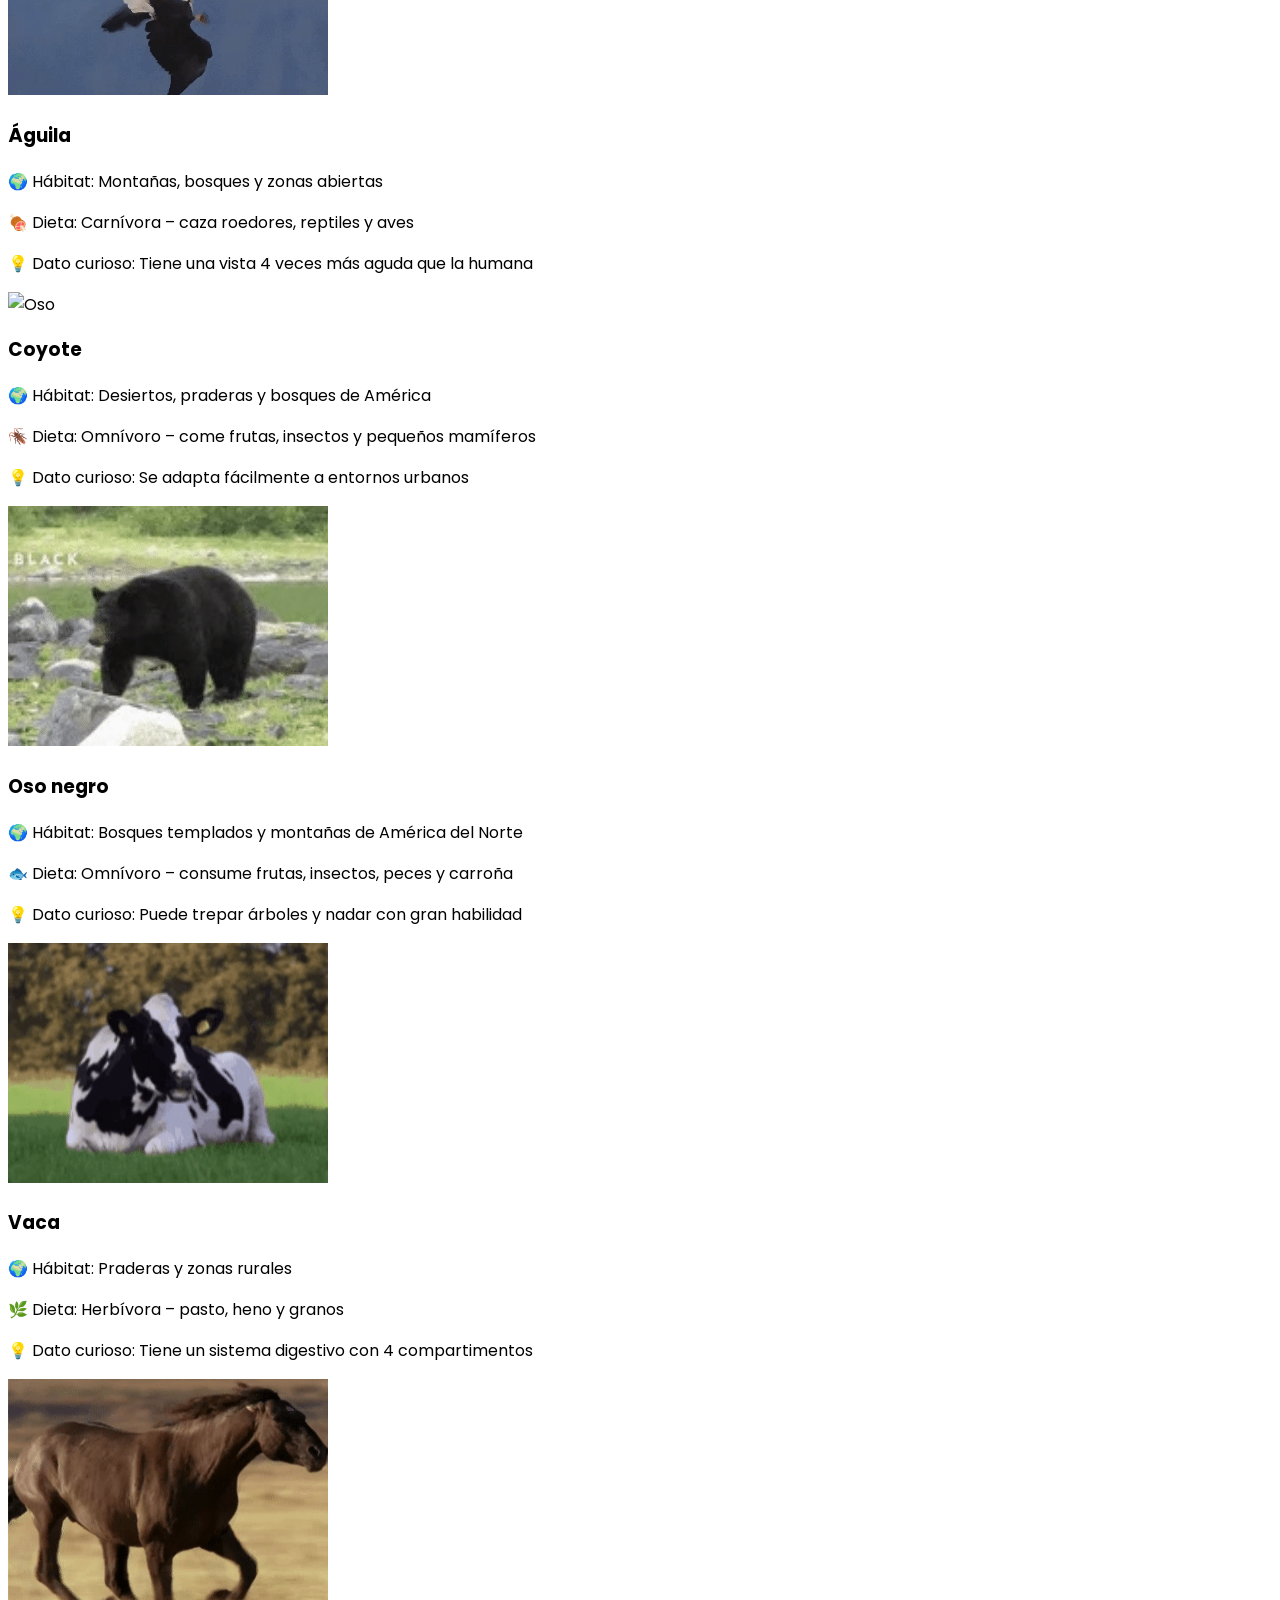
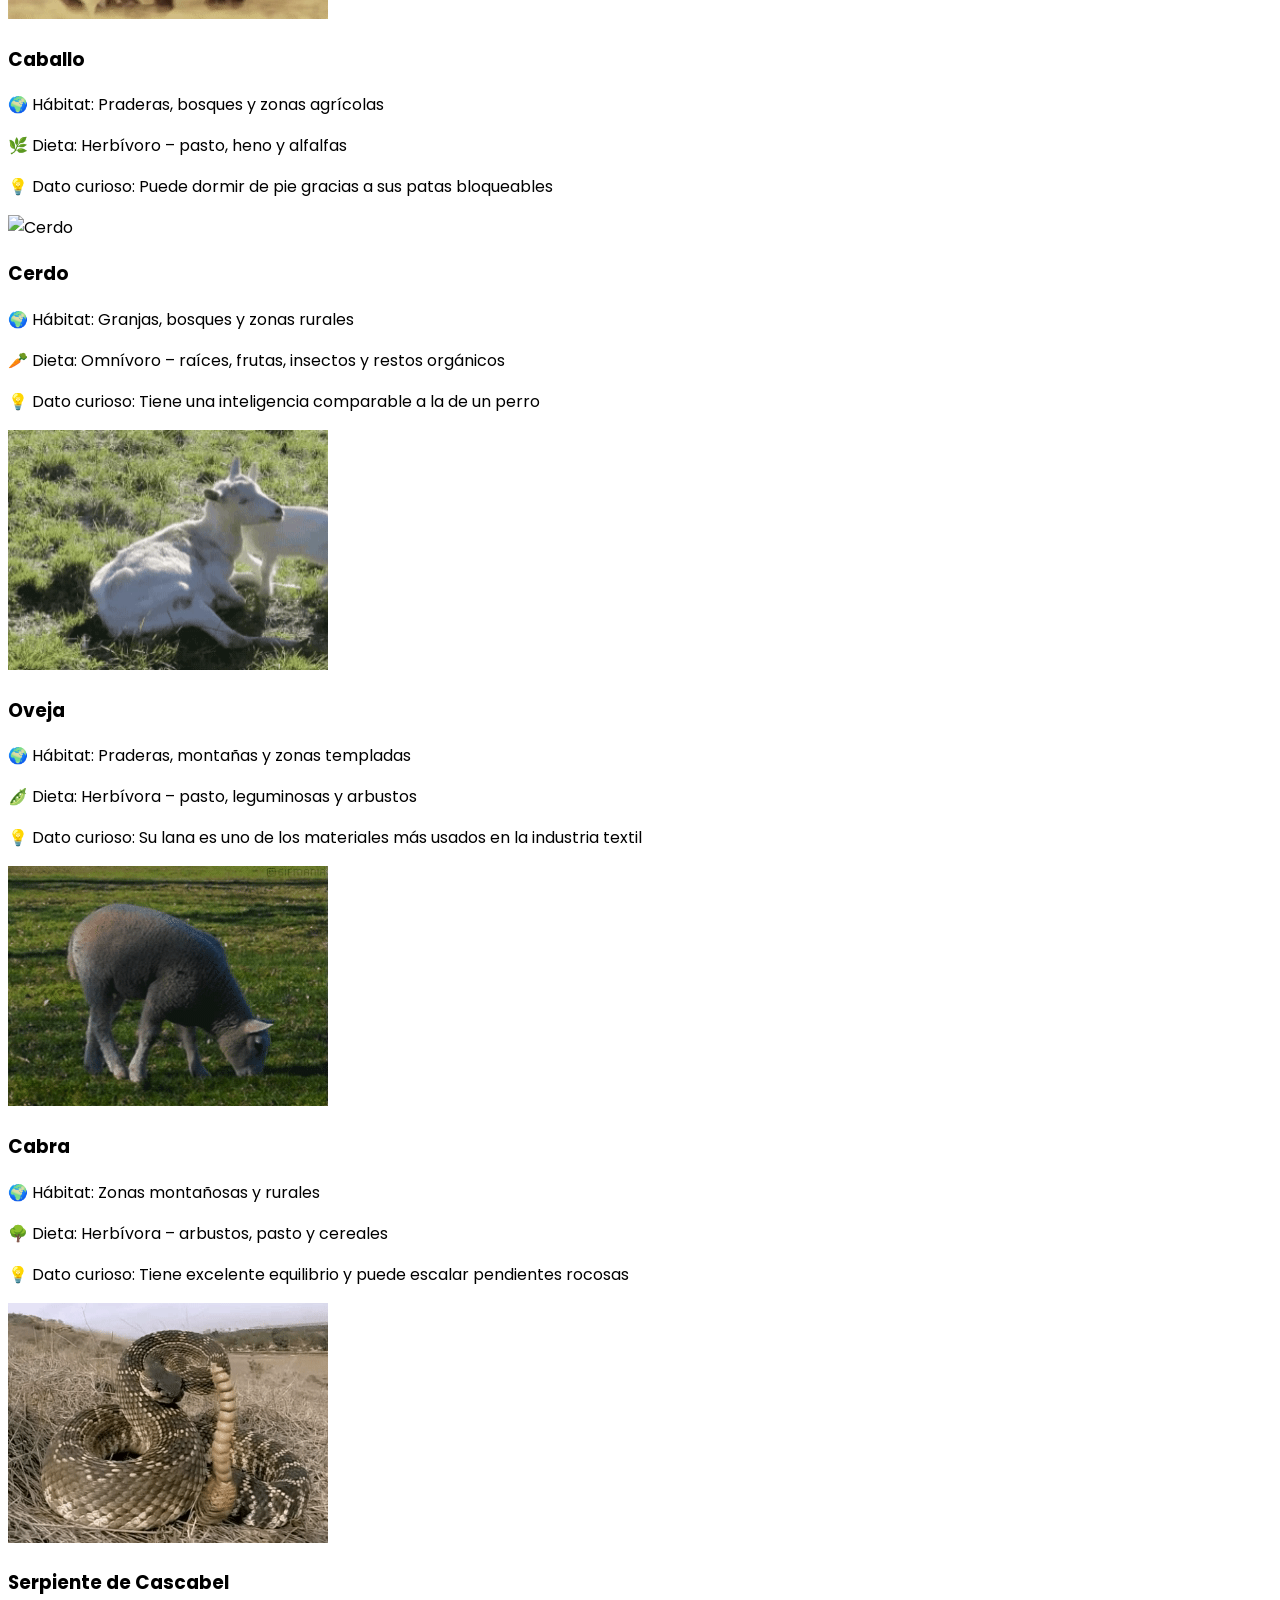
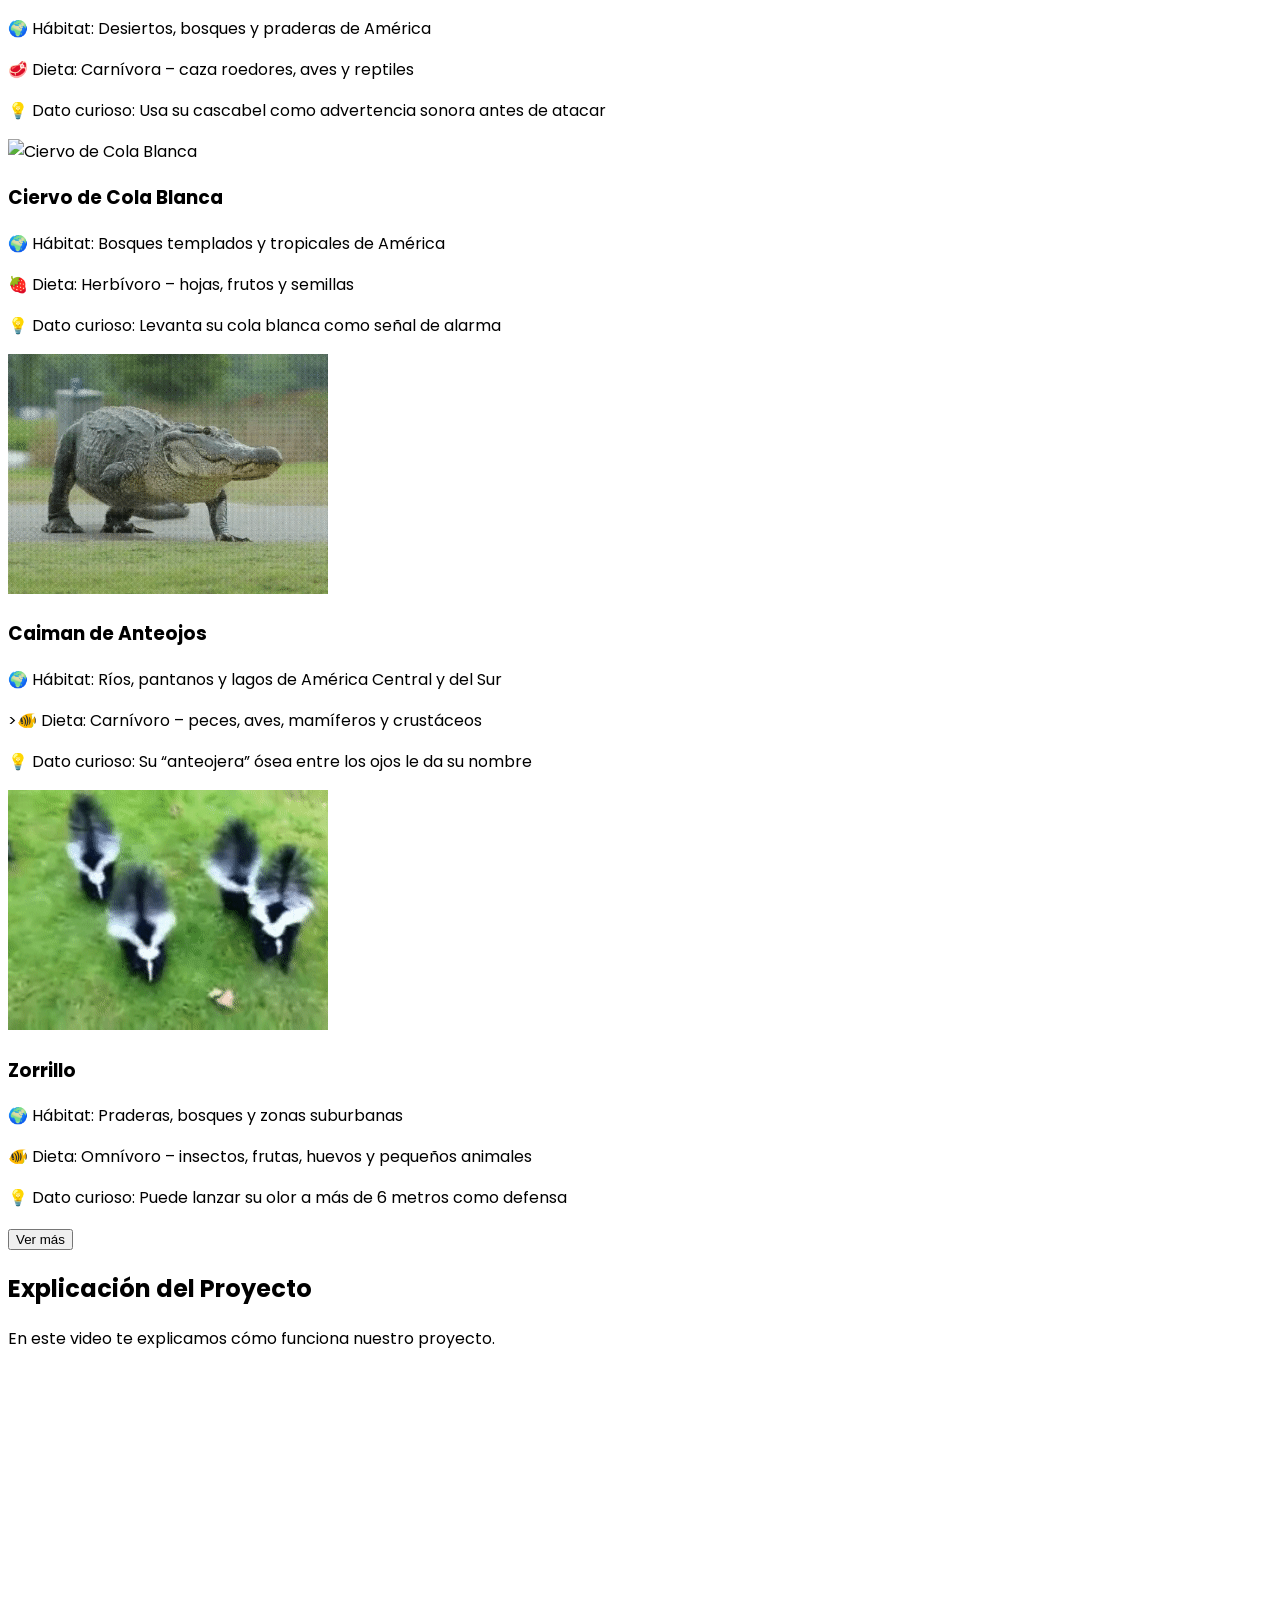
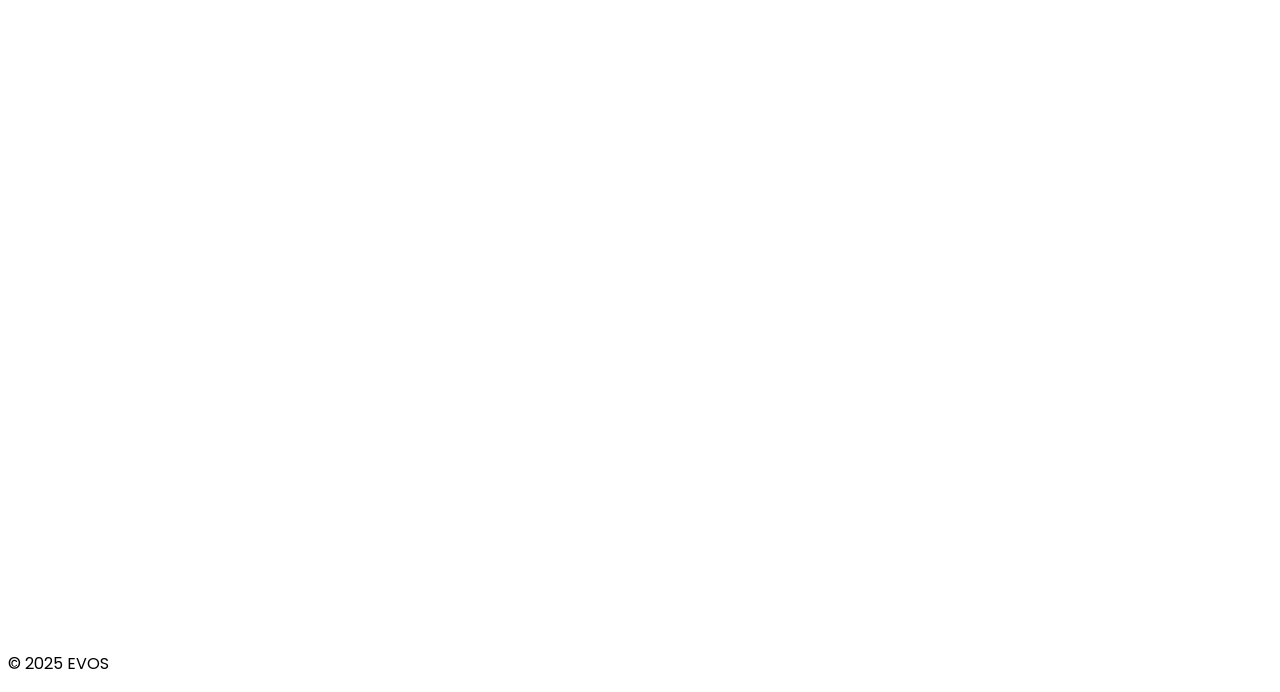
==== commit a5111d2c: "Actualizar index.html" ====
--- a/index.html
+++ b/index.html
@@ -289,7 +289,7 @@
             </div>
           </div>
           <div class="animal-card hidden bg-white rounded-2xl shadow-lg overflow-hidden" data-aos="fade-up" data-aos-delay="300">
-            <img src="img/serpienteC.gif" alt="Serpiente de Cascabel" class="w-full h-48 object-cover">
+            <img src="img/SerpienteC.gif" alt="Serpiente de Cascabel" class="w-full h-48 object-cover">
             <div class="p-6">
               <h3 class="text-2xl font-semibold mb-2">Serpiente de Cascabel</h3>
               <p class="text-gray-600 mb-2">🌍 Hábitat: Desiertos, bosques y praderas de América</p>
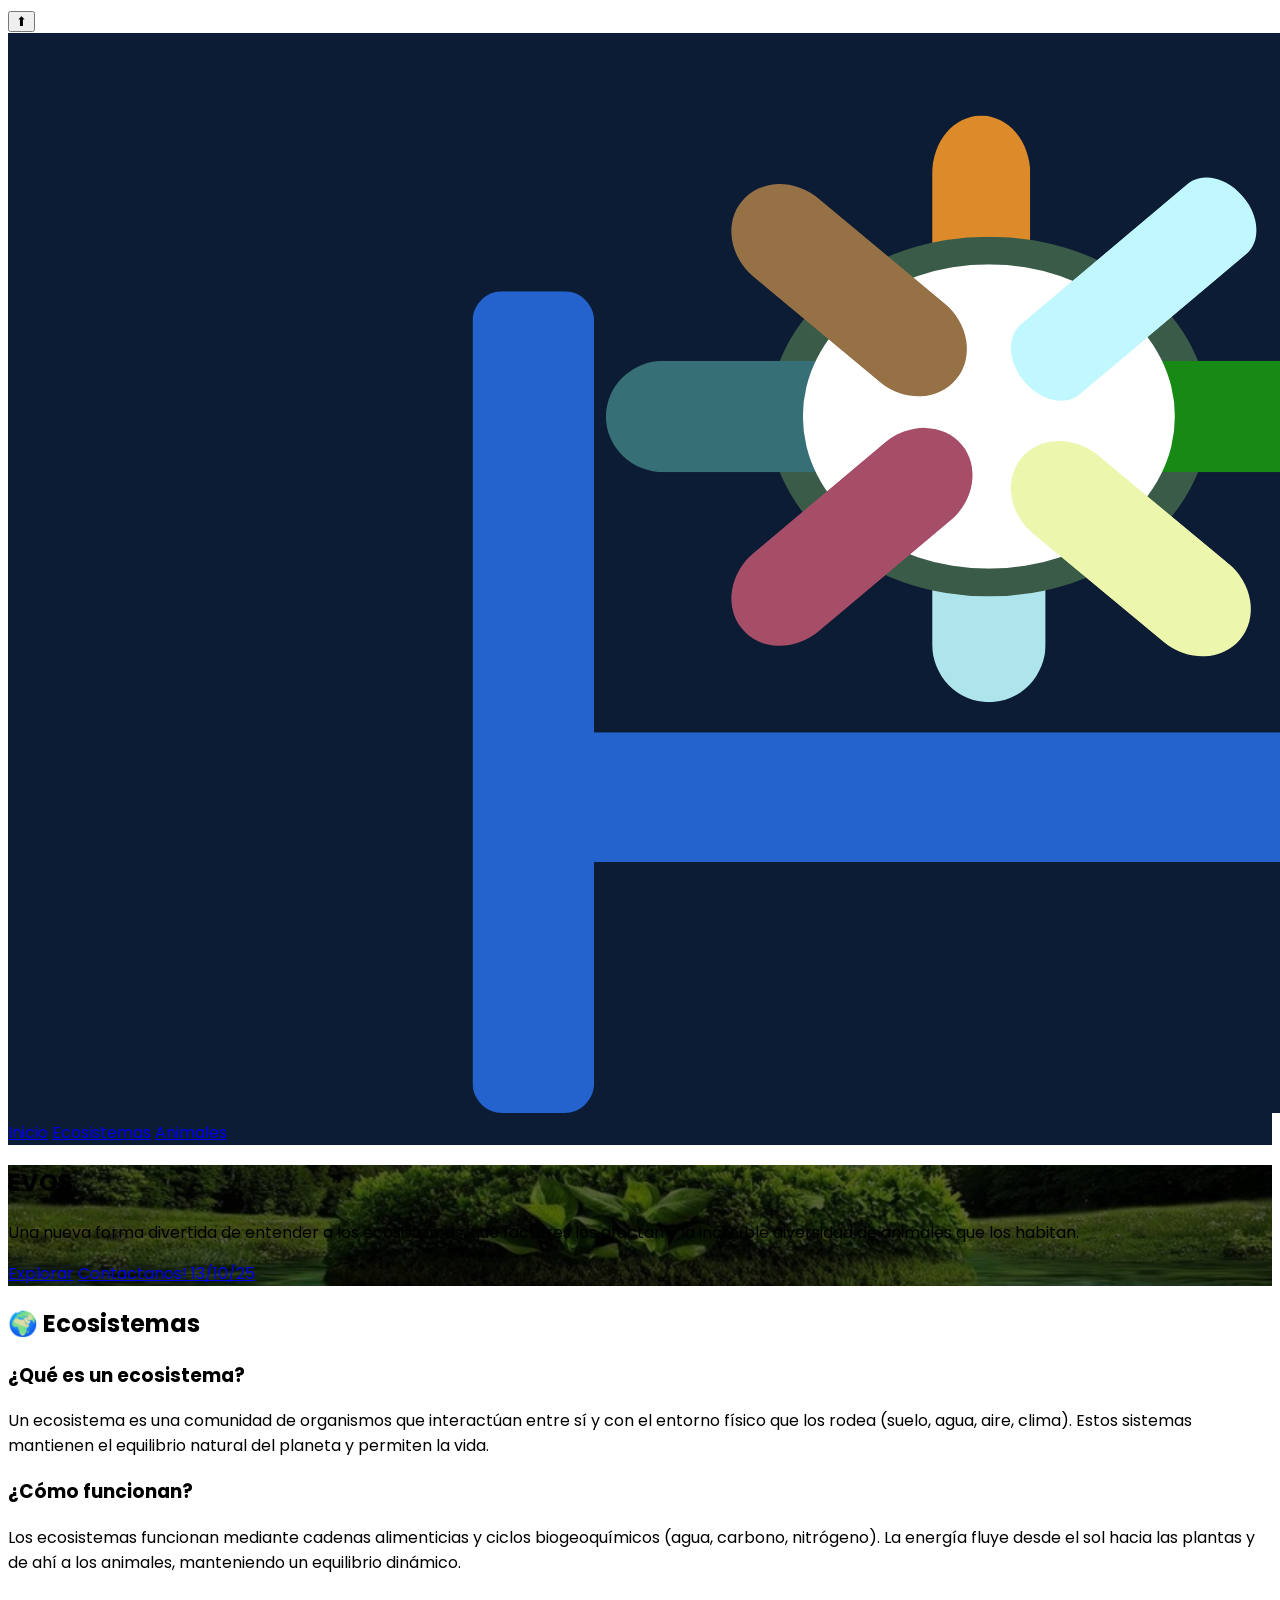
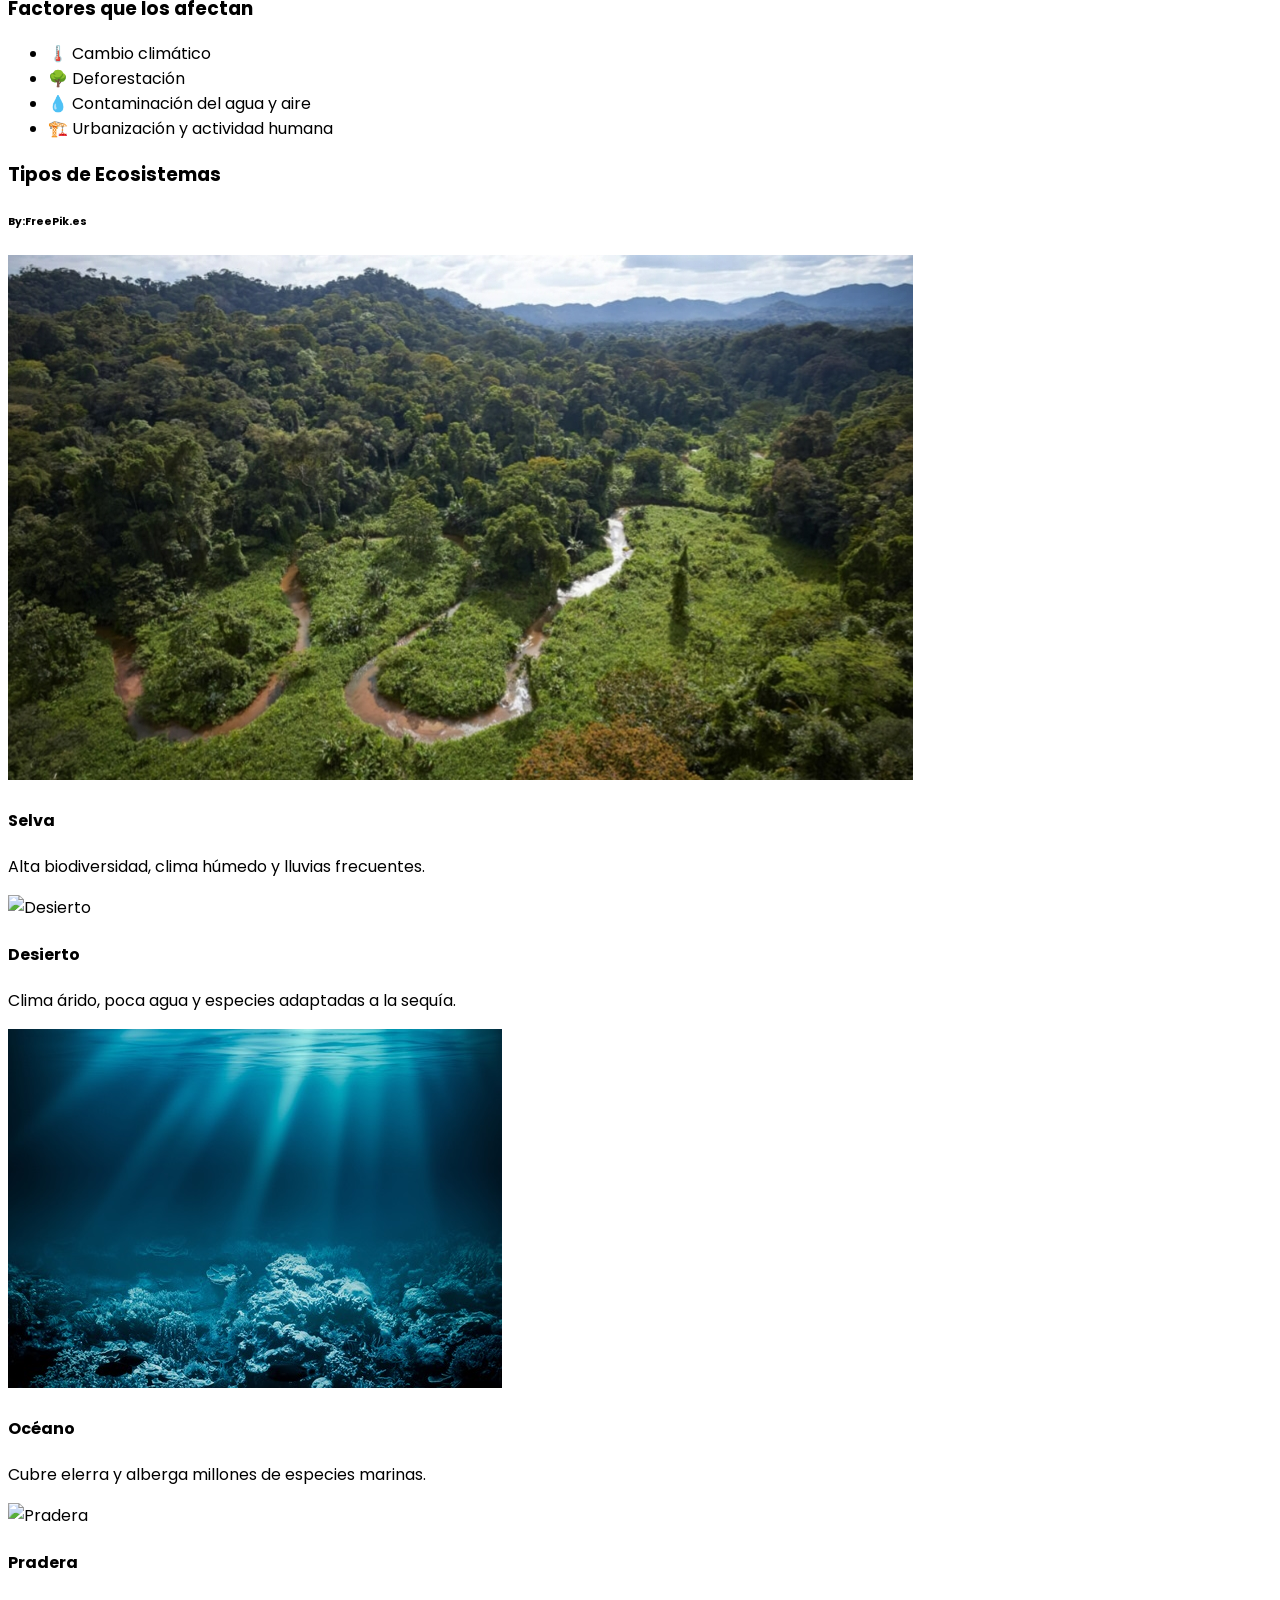
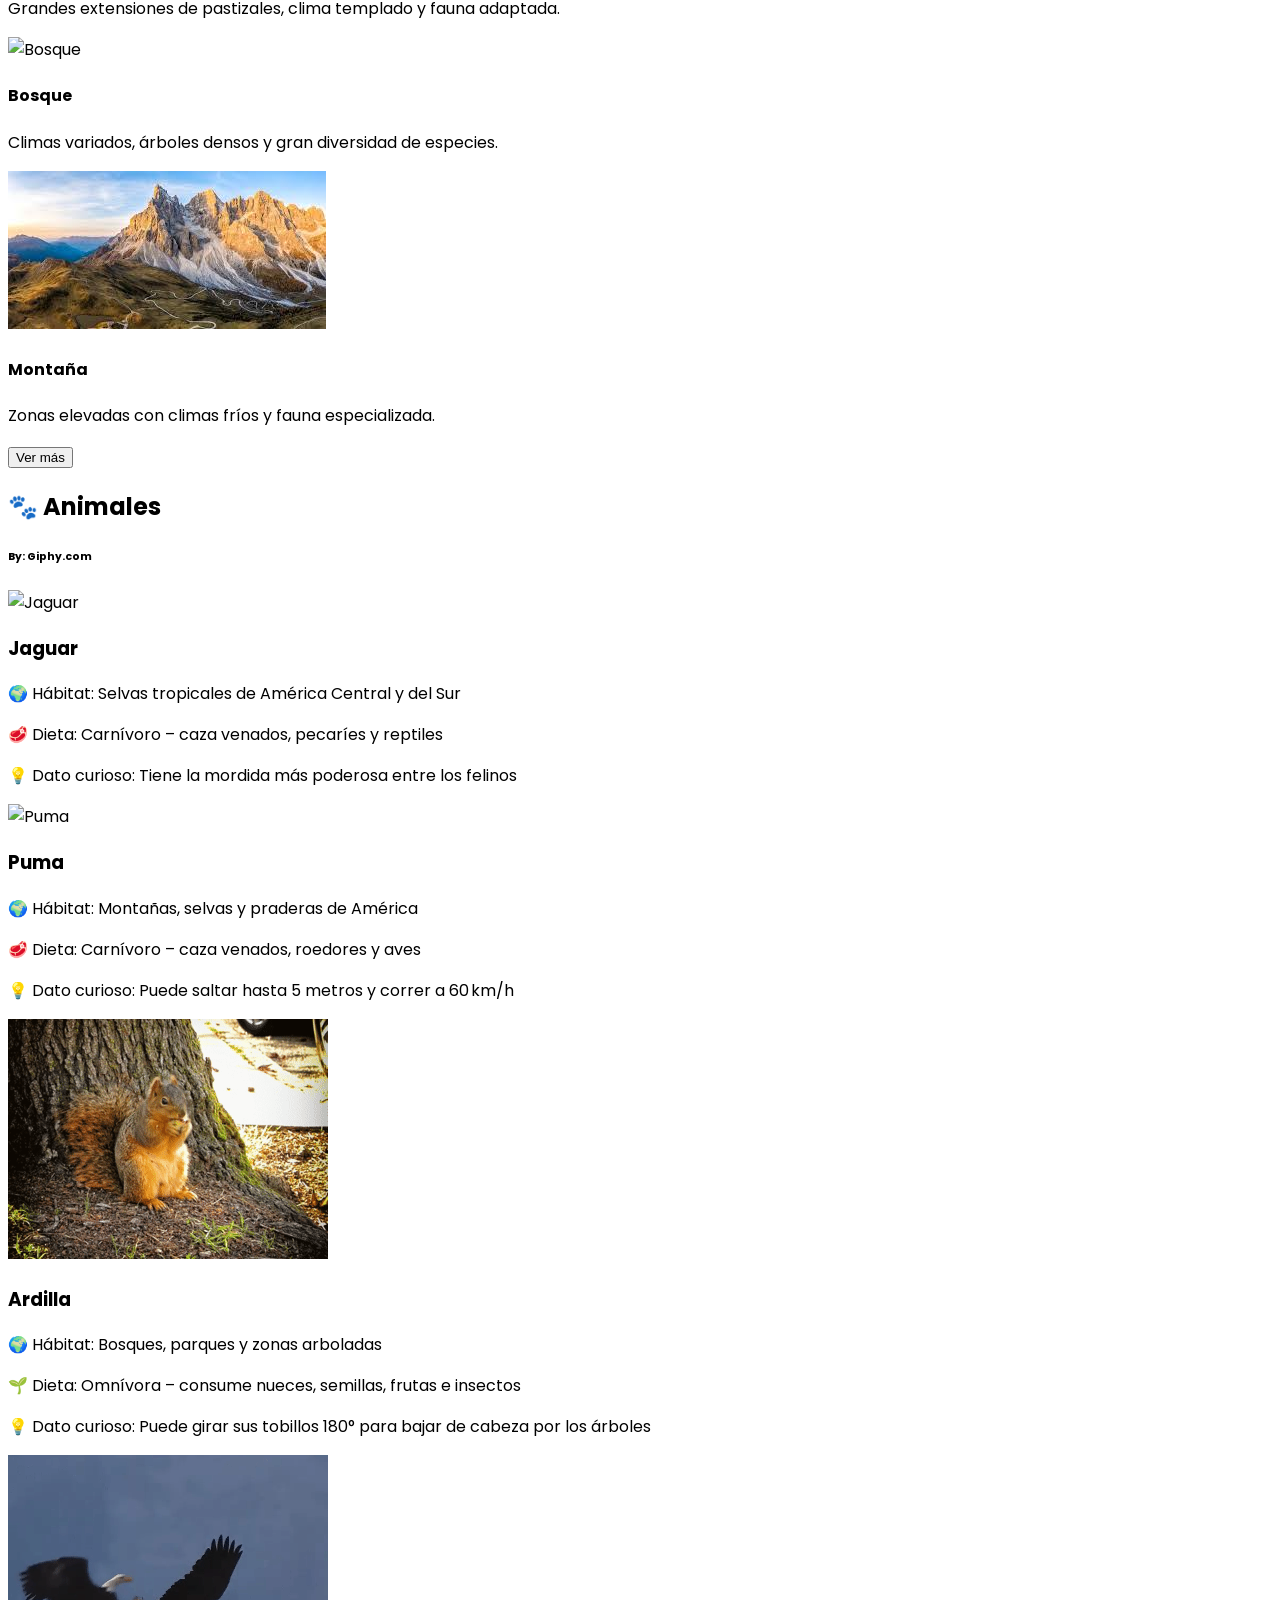
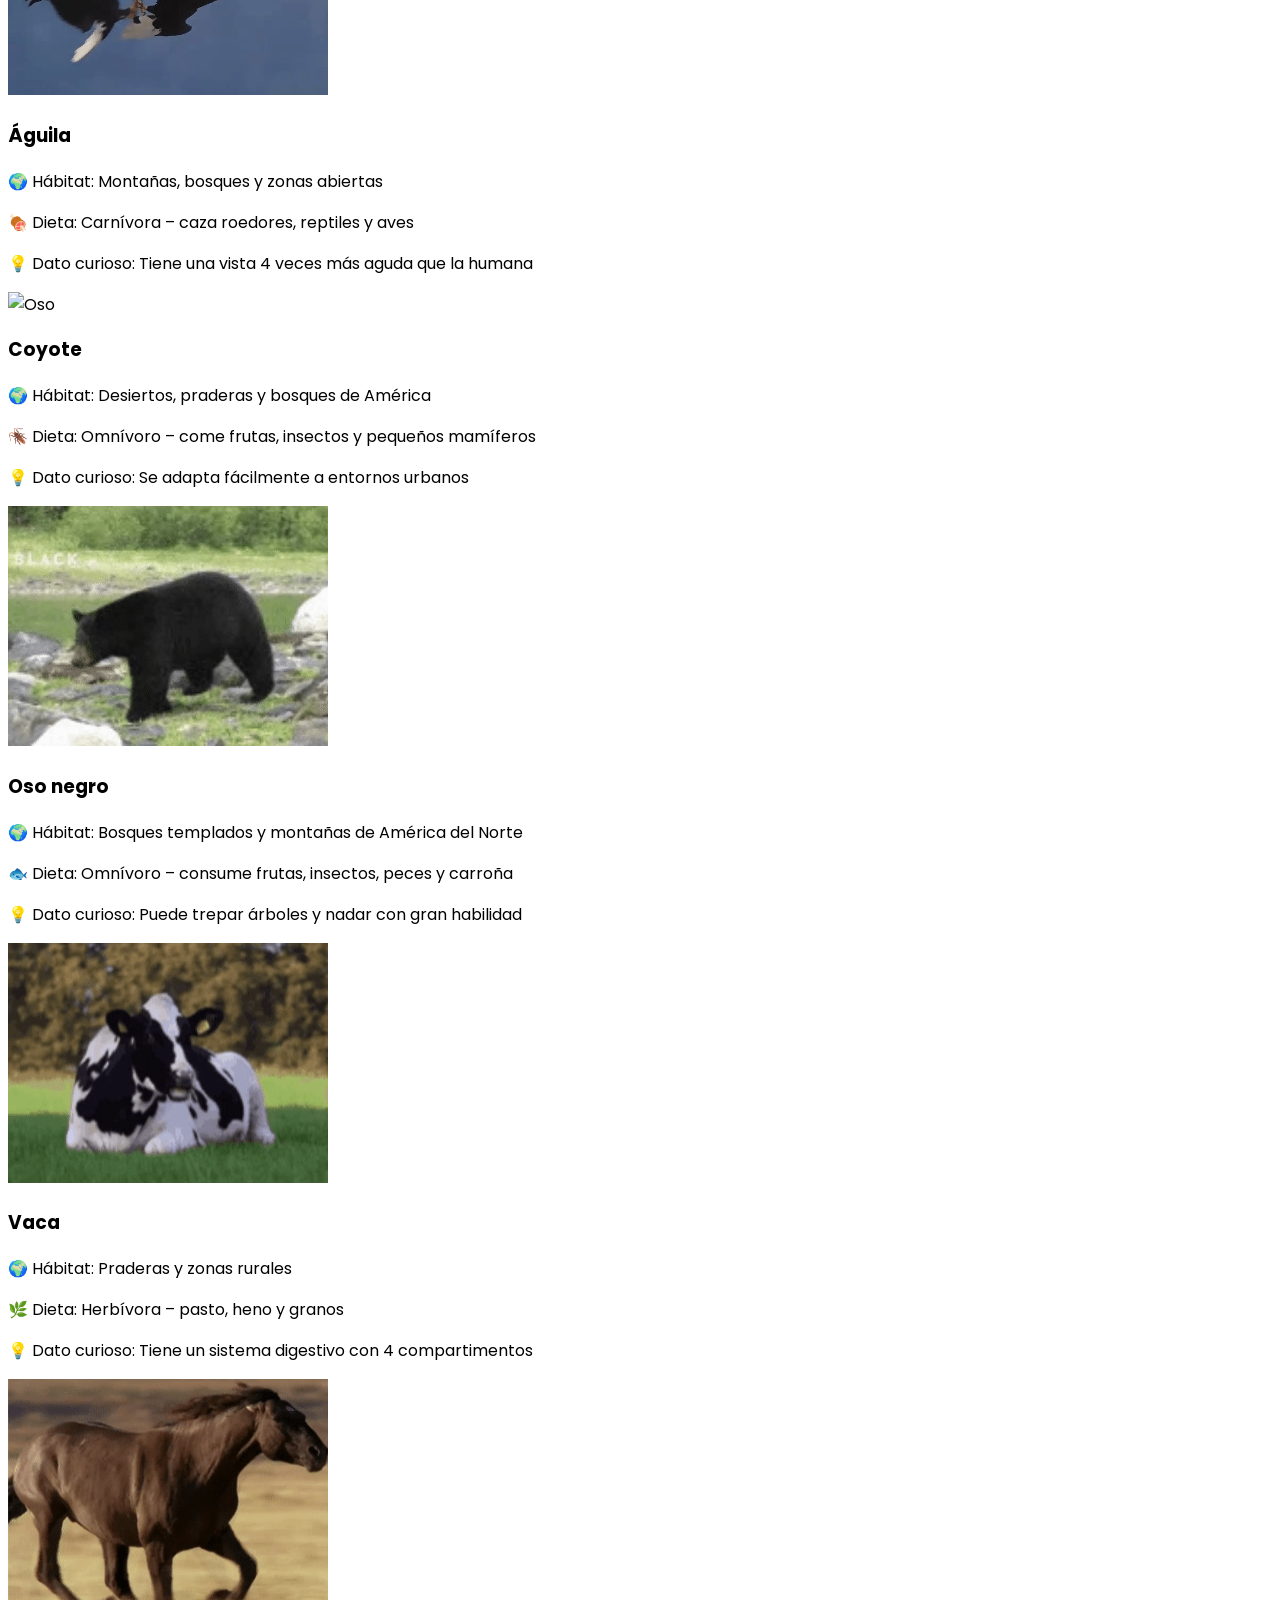
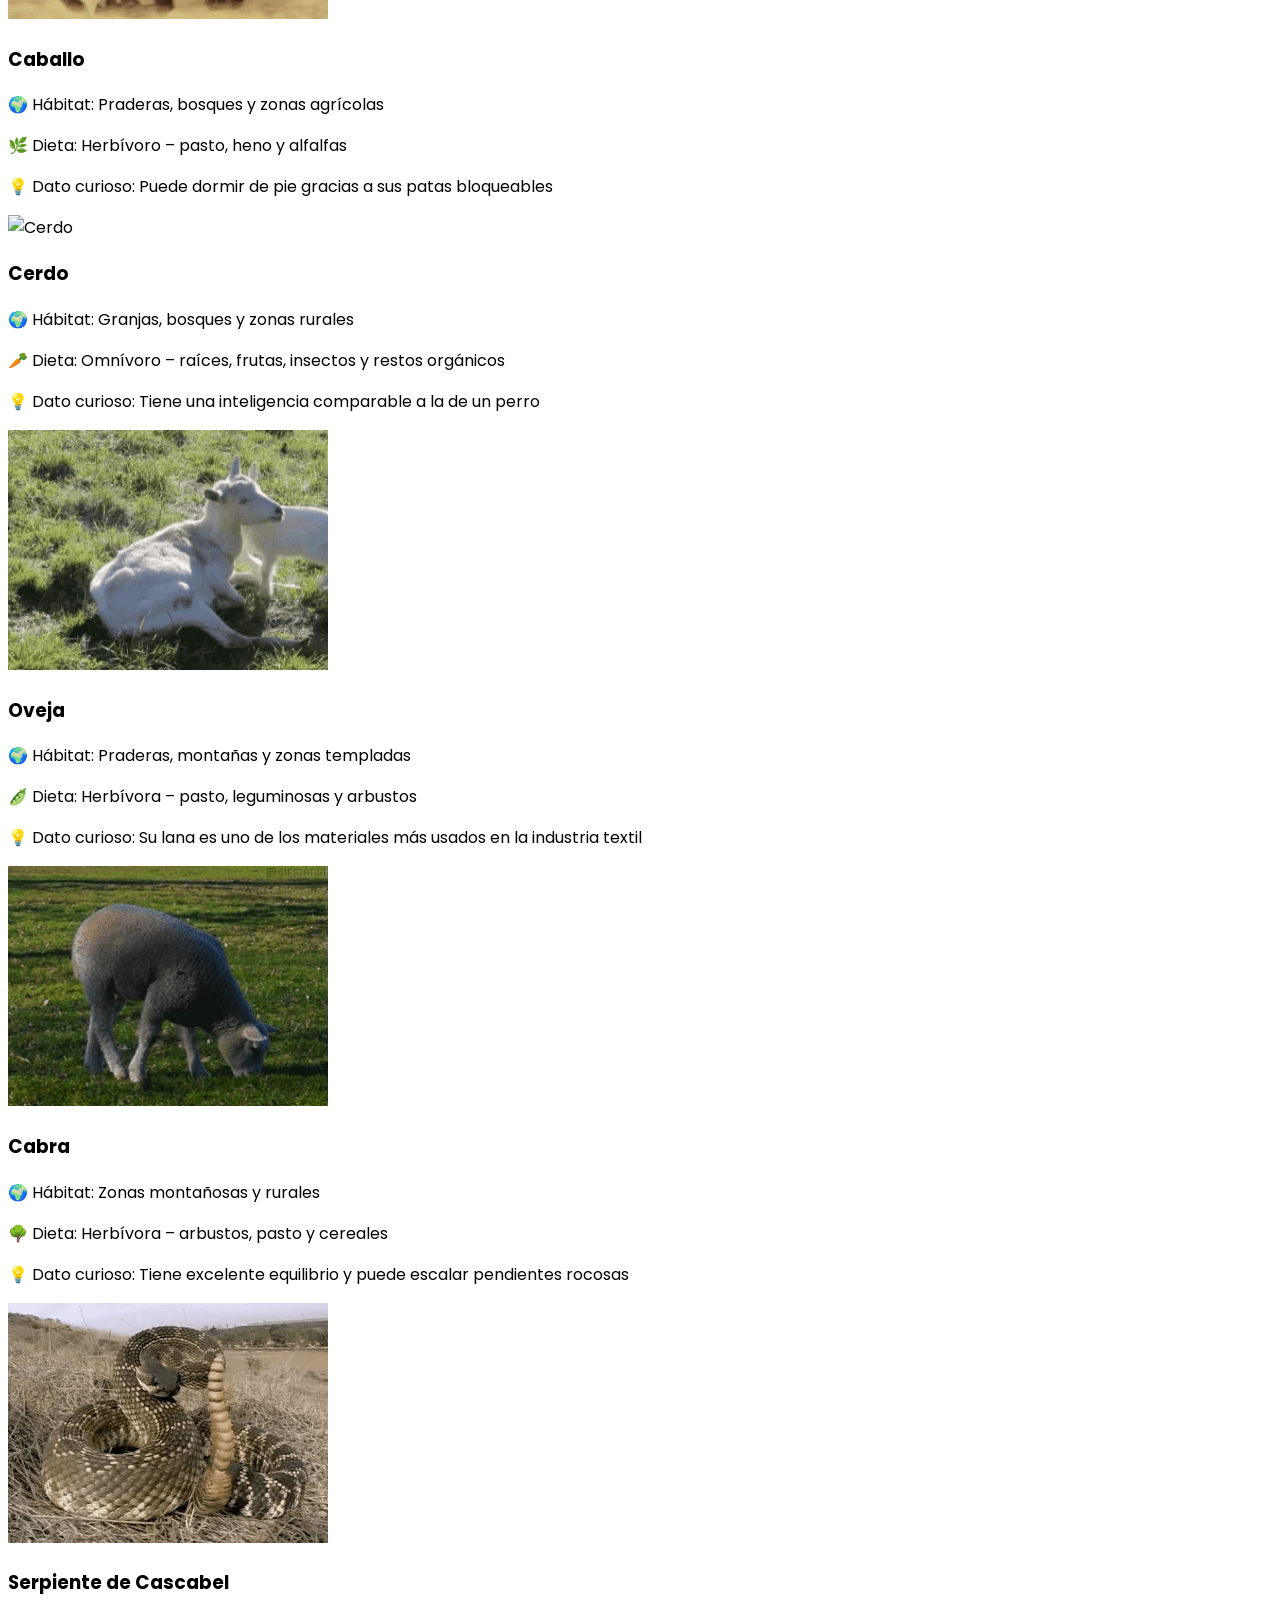
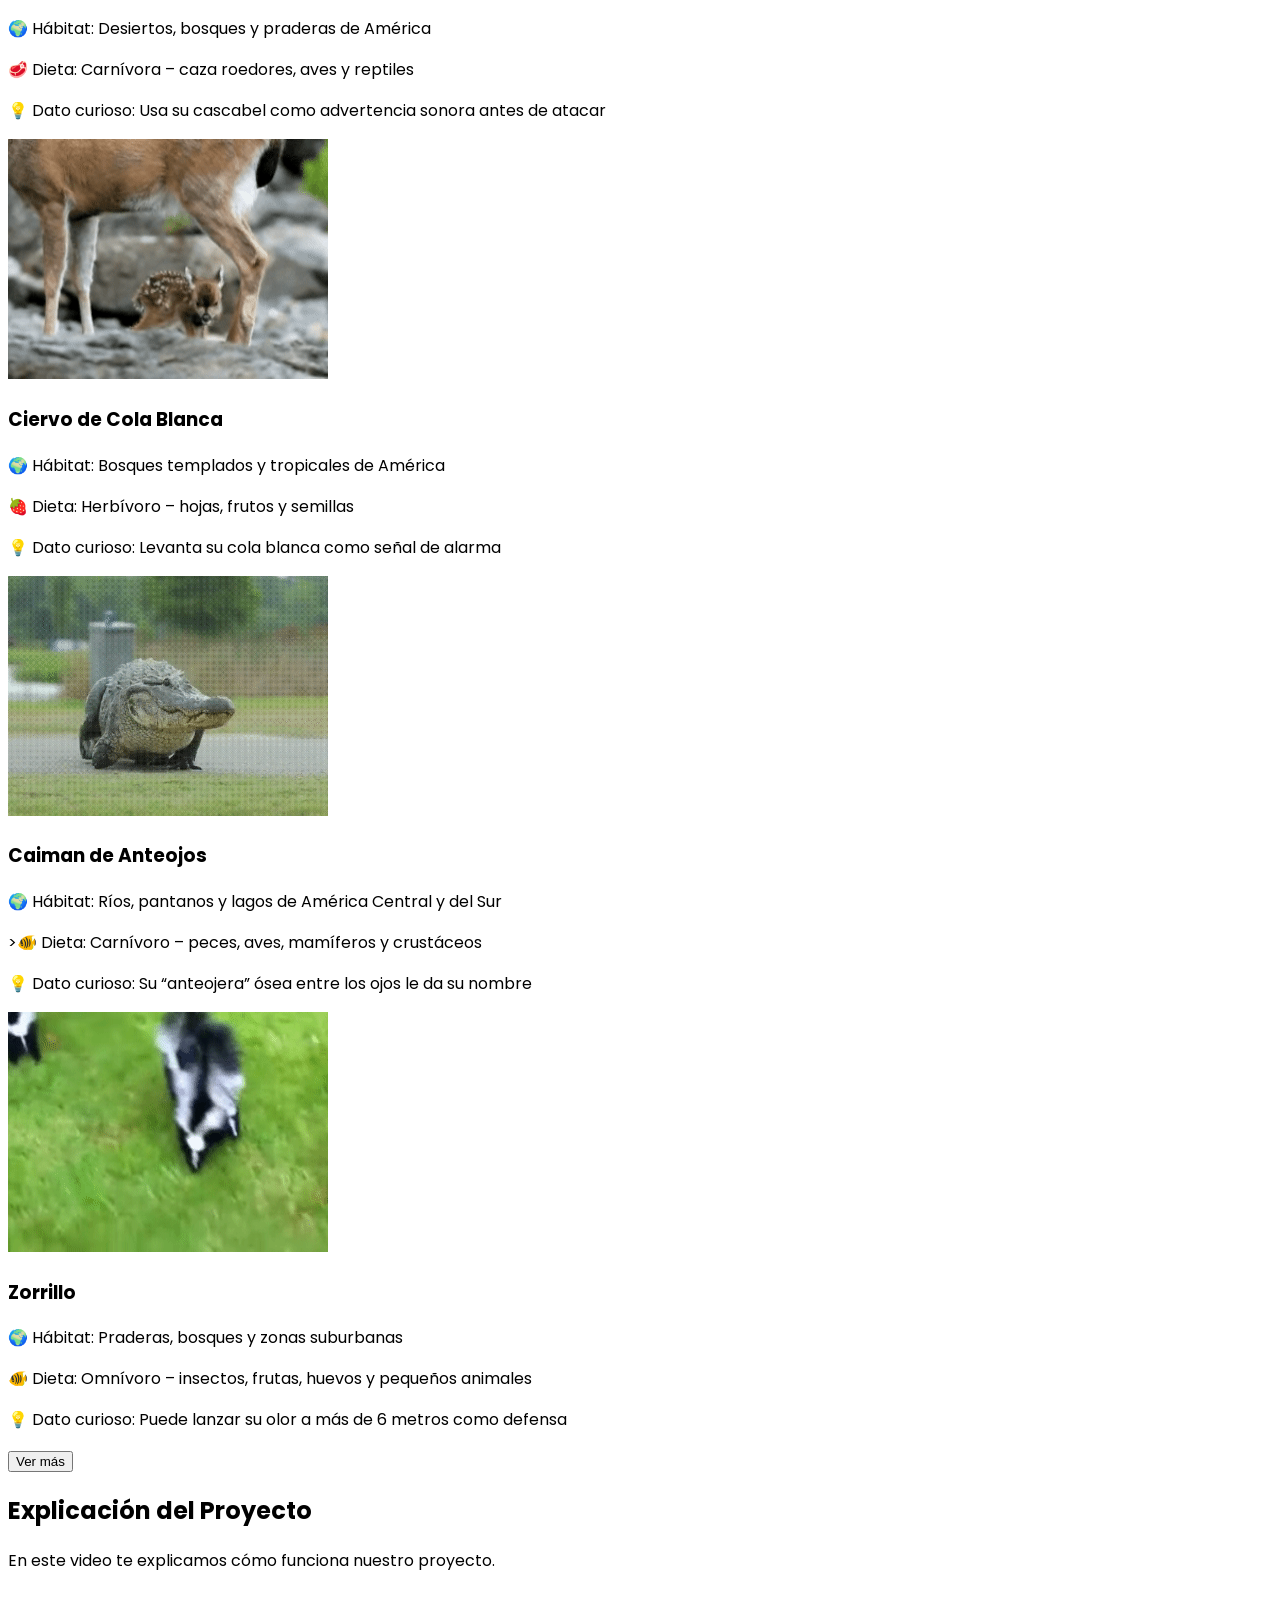
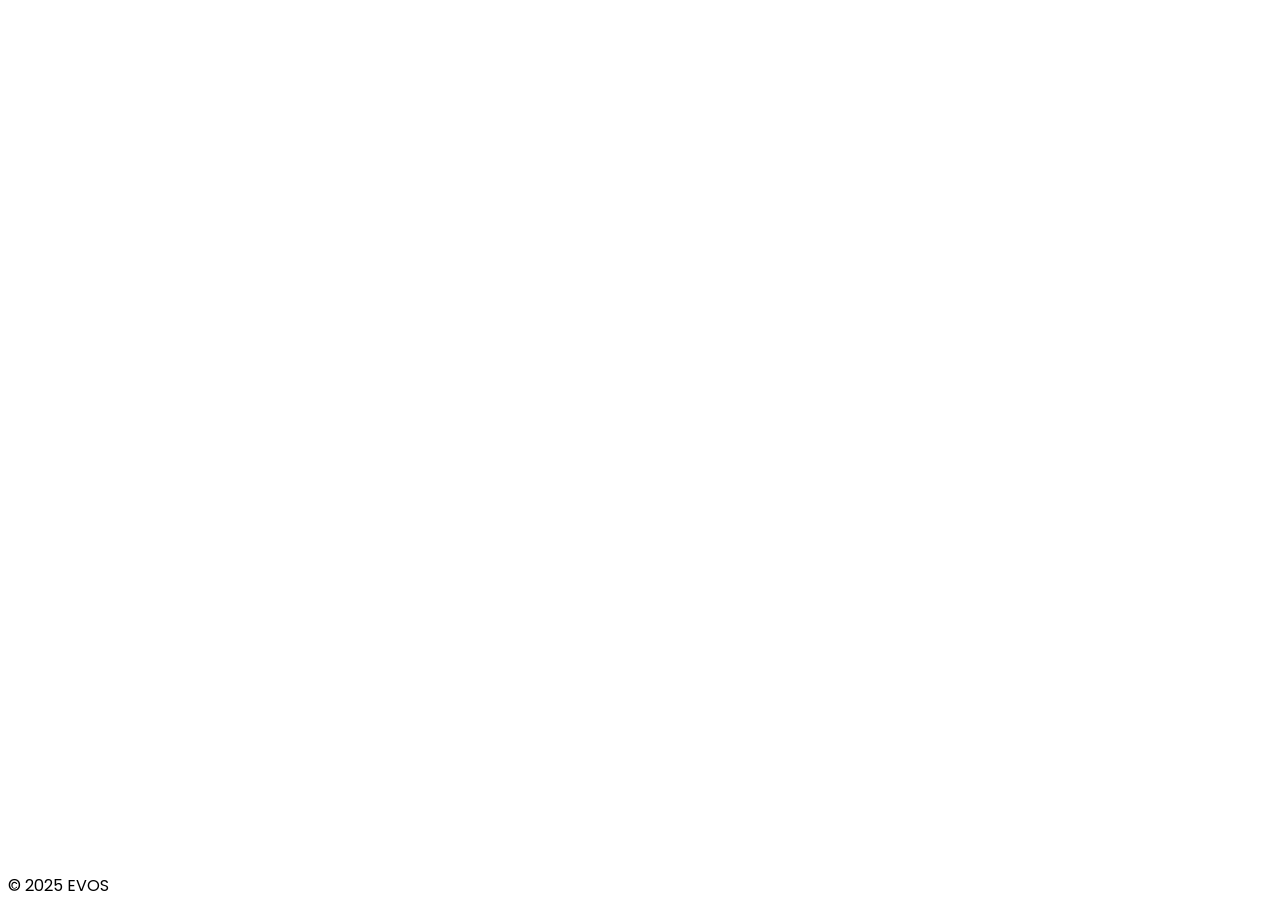
==== commit 1c2ca35c: "Actualizar index.html" ====
--- a/index.html
+++ b/index.html
@@ -186,7 +186,7 @@
         <div id="animalGrid" class="grid md:grid-cols-3 gap-8">
           <!-- Animales visibles -->
           <div class="animal-card bg-white rounded-2xl shadow-lg overflow-hidden" data-aos="fade-up">
-            <img src="img/Jaguar.gif" alt="Jaguar" class="w-full h-48 object-cover">
+            <img src="img/Tigre.gif" alt="Jaguar" class="w-full h-48 object-cover">
             <div class="p-6">
               <h3 class="text-2xl font-semibold mb-2">Jaguar</h3>
               <p class="text-gray-600 mb-2">🌍 Hábitat: Selvas tropicales de América Central y del Sur</p>
@@ -298,7 +298,7 @@
             </div>
           </div>
           <div class="animal-card hidden bg-white rounded-2xl shadow-lg overflow-hidden" data-aos="fade-up" data-aos-delay="300">
-            <img src="img/ciervo.gif" alt="Ciervo de Cola Blanca" class="w-full h-48 object-cover">
+            <img src="img/Ciervo.gif" alt="Ciervo de Cola Blanca" class="w-full h-48 object-cover">
             <div class="p-6">
               <h3 class="text-2xl font-semibold mb-2">Ciervo de Cola Blanca</h3>
               <p class="text-gray-600 mb-2">🌍 Hábitat: Bosques templados y tropicales de América</p>
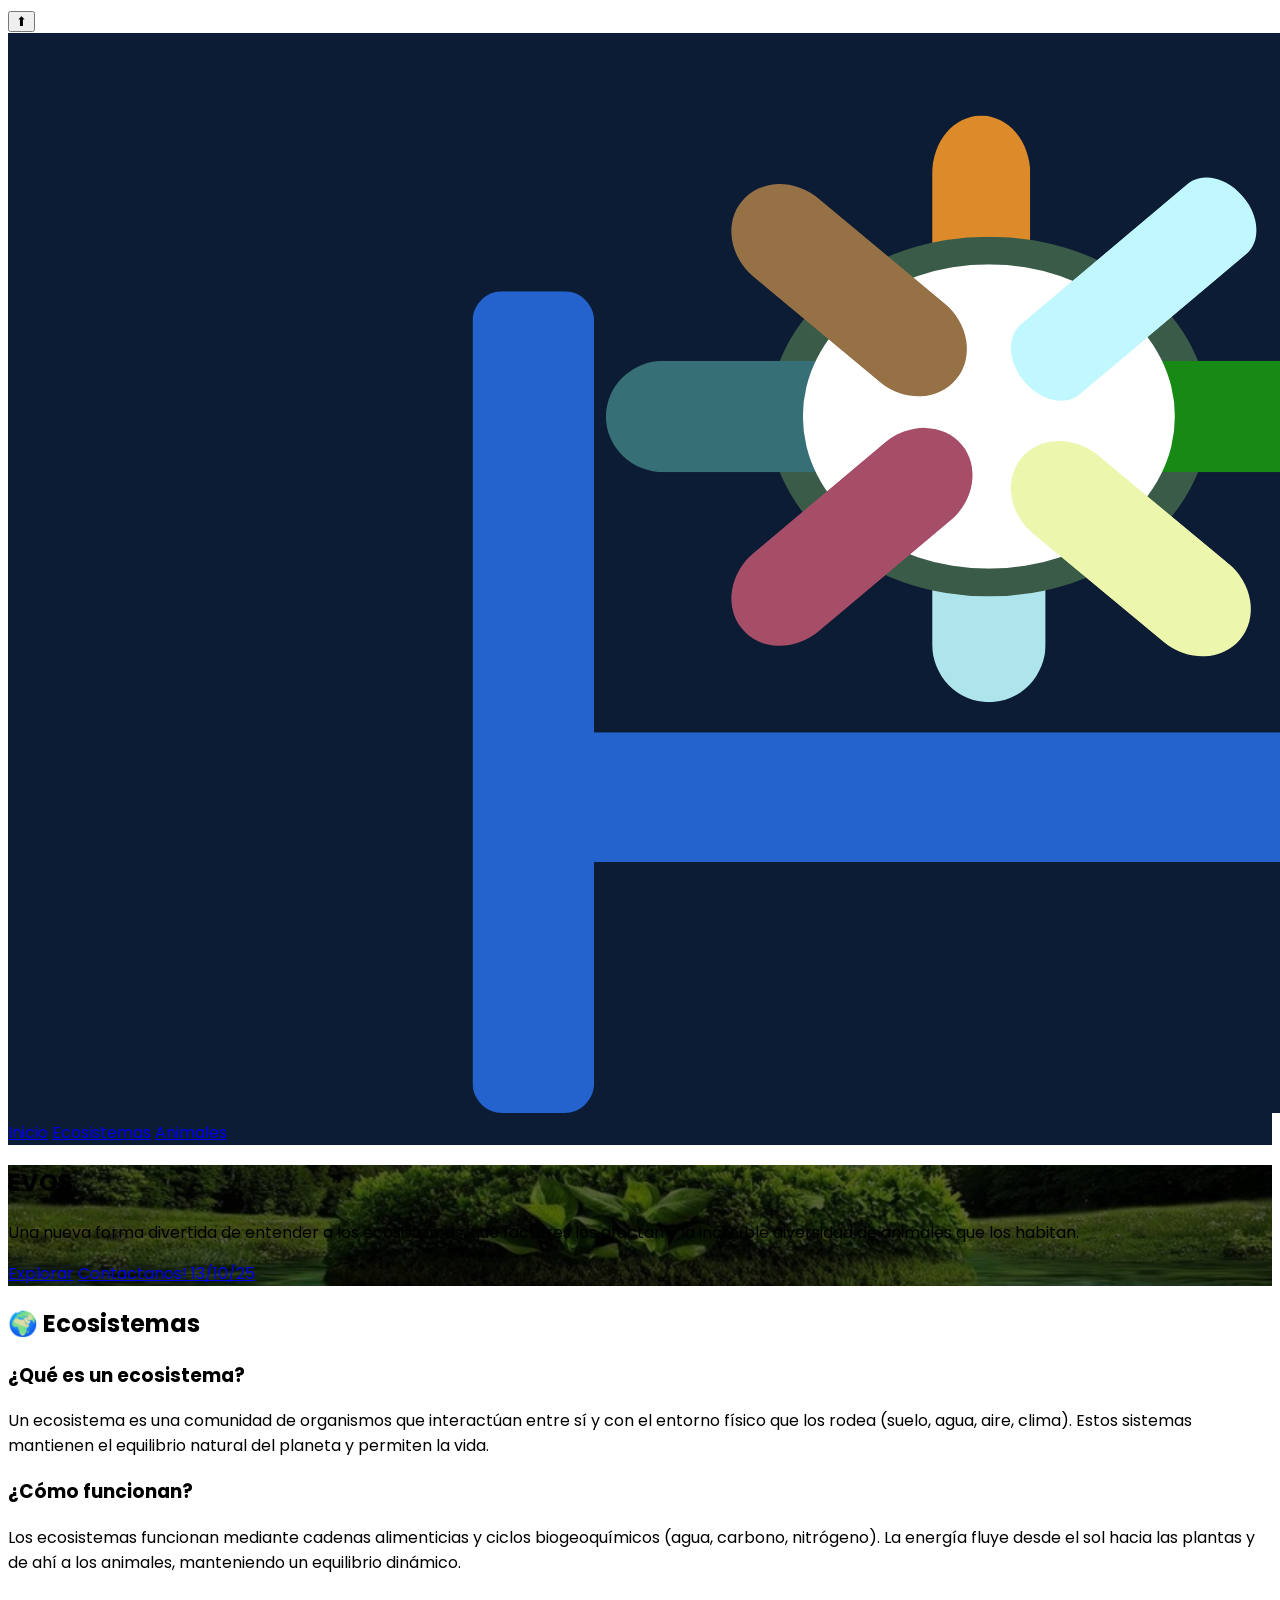
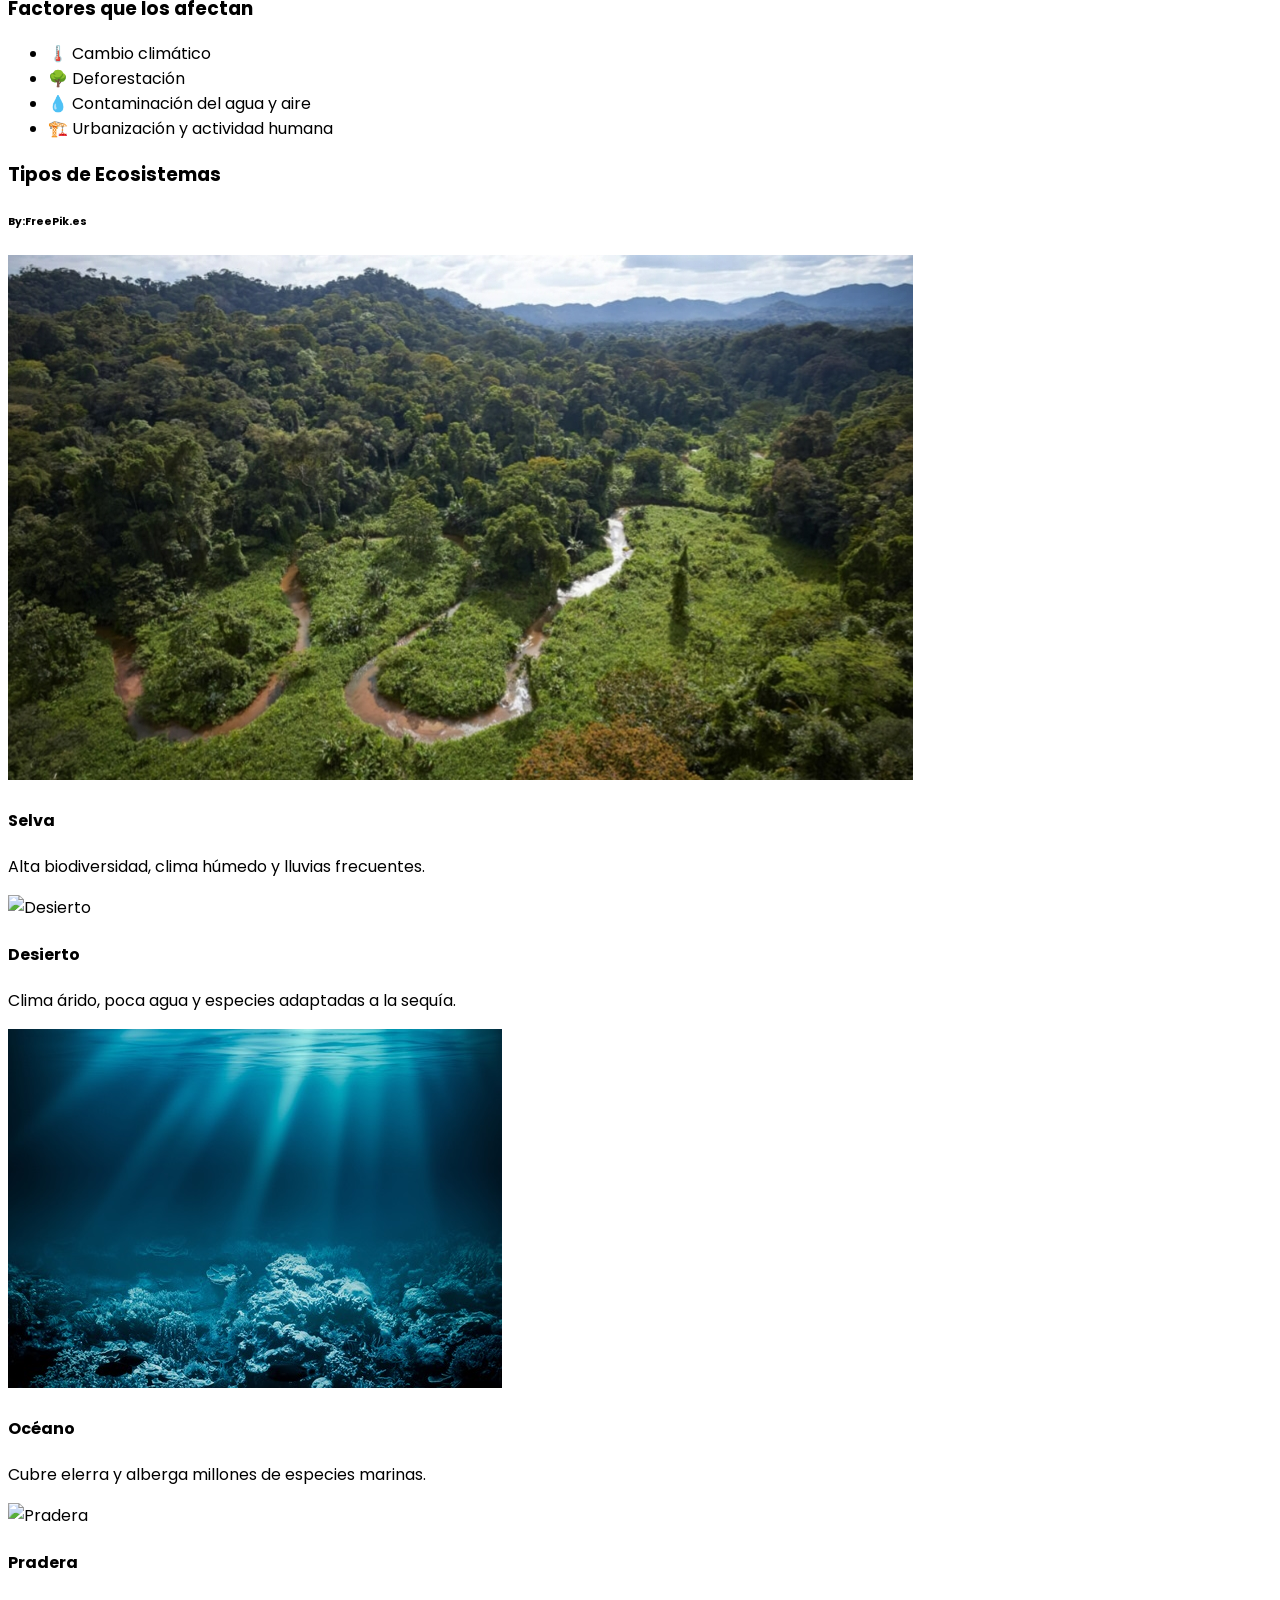
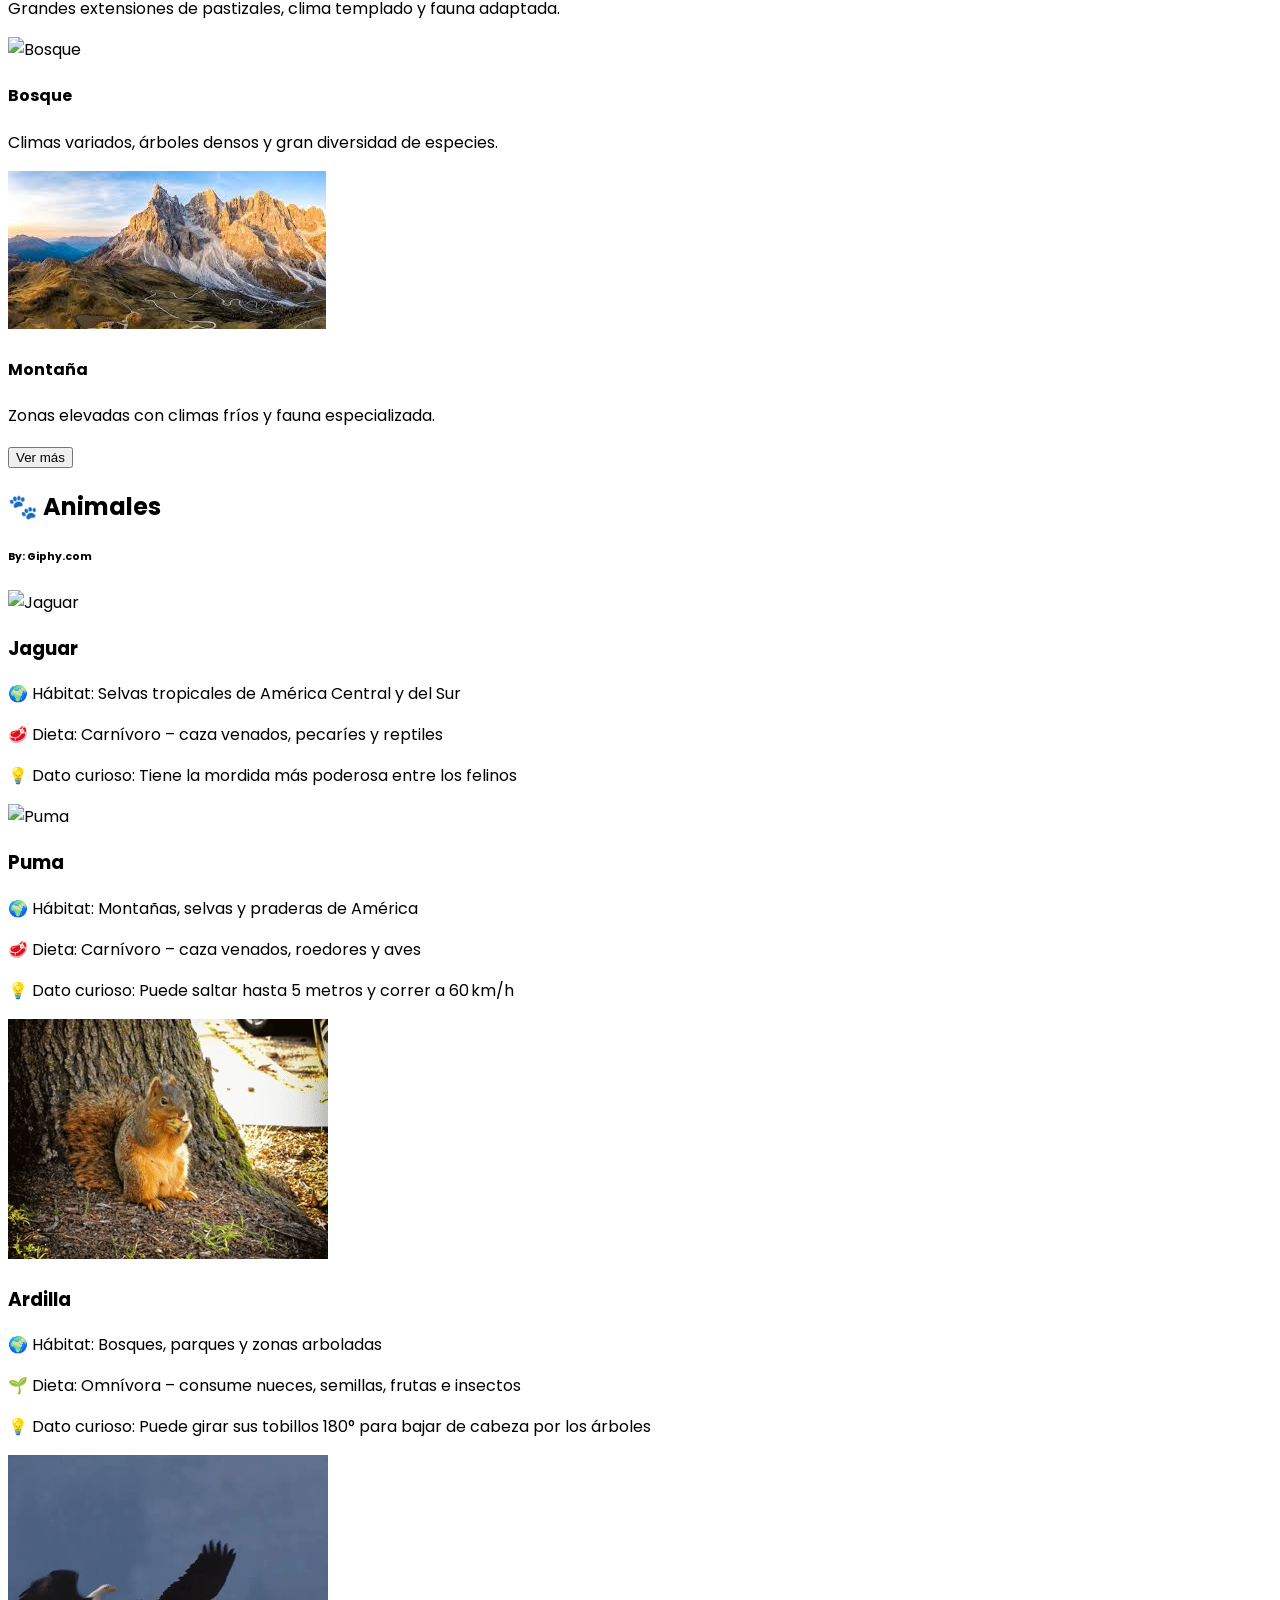
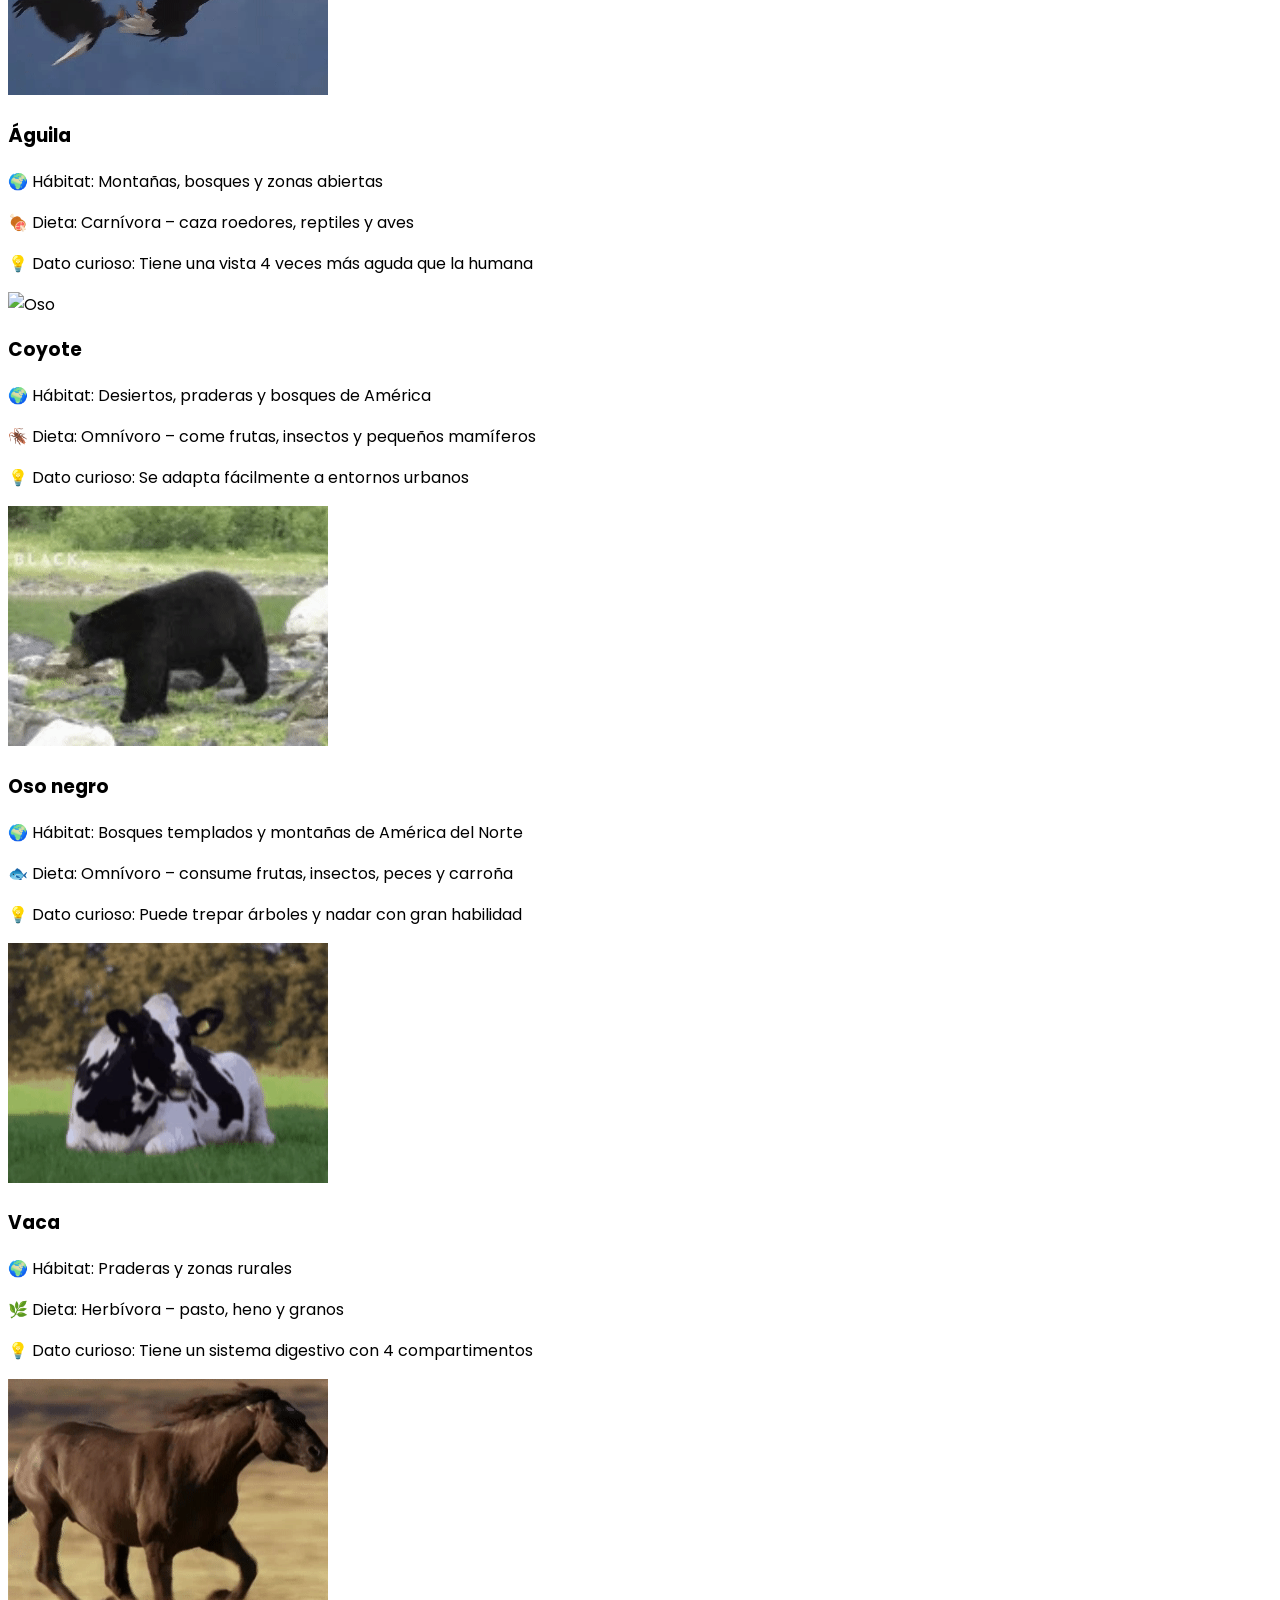
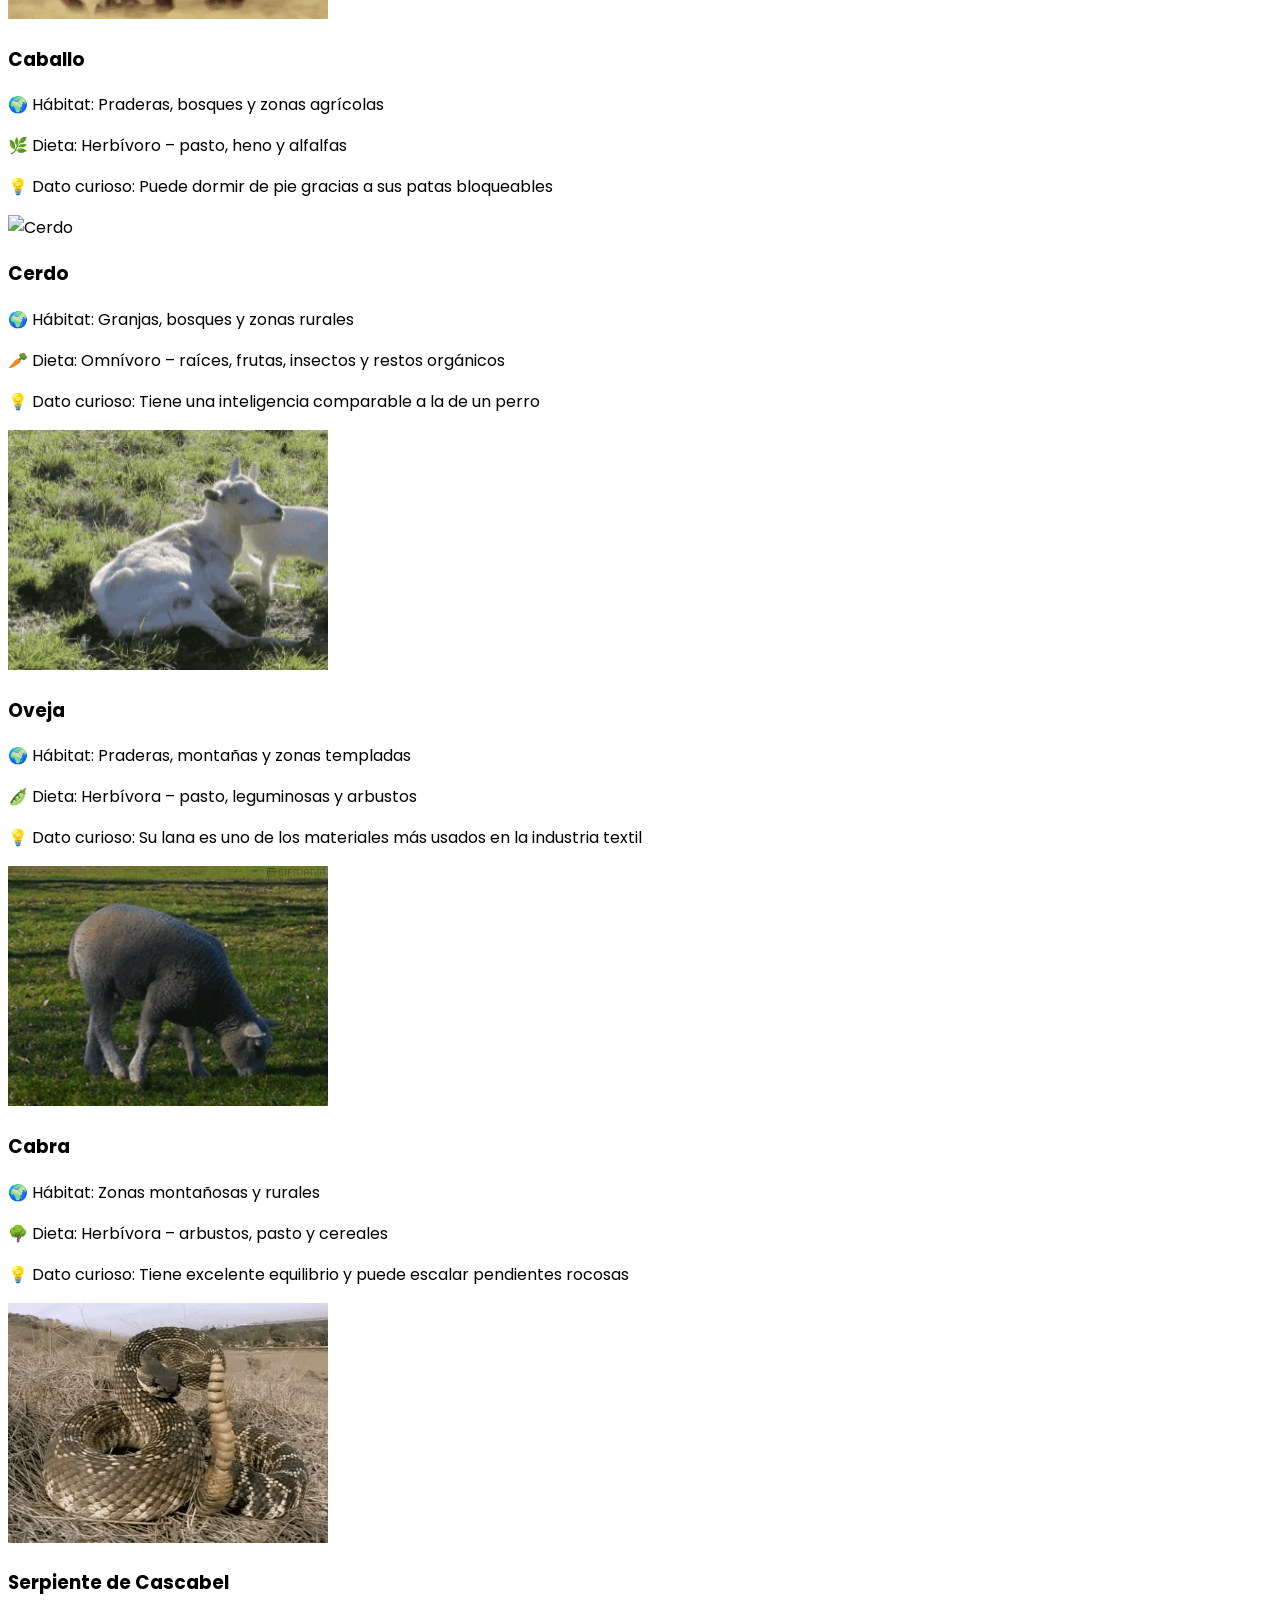
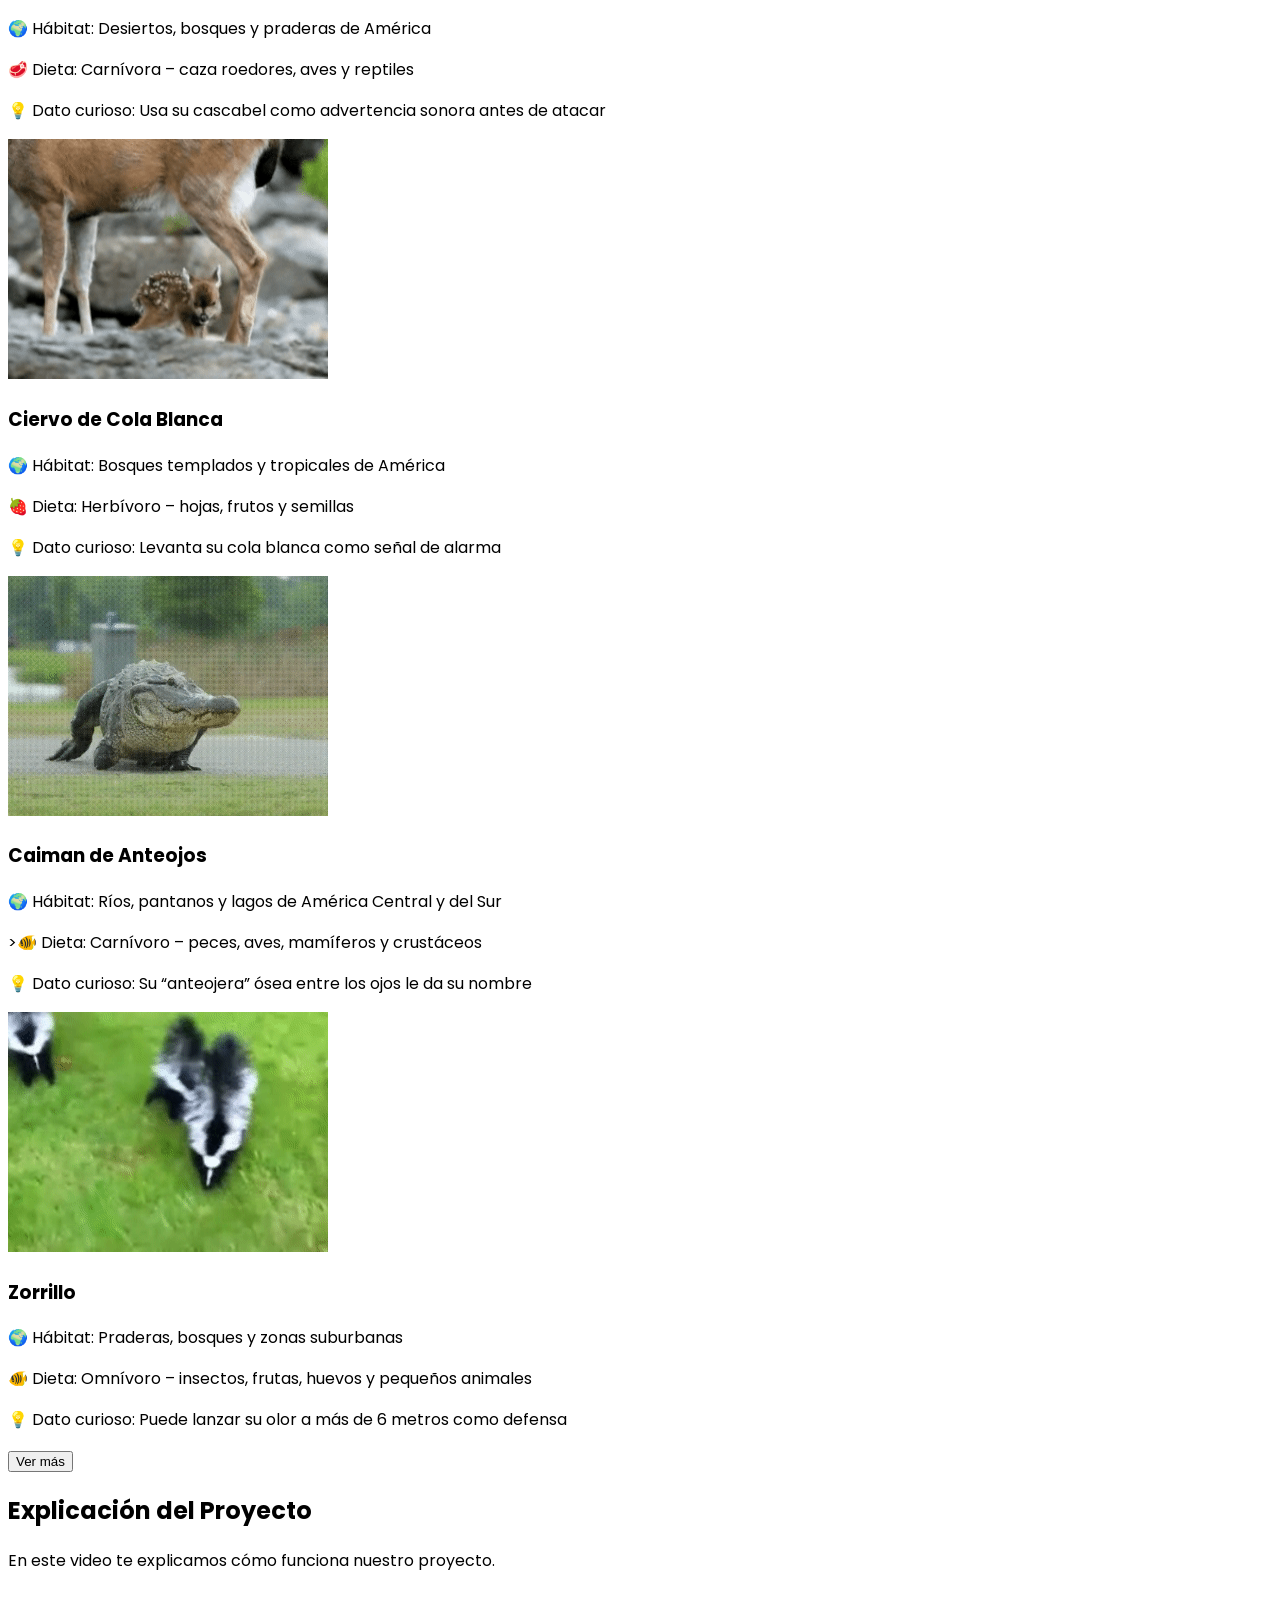
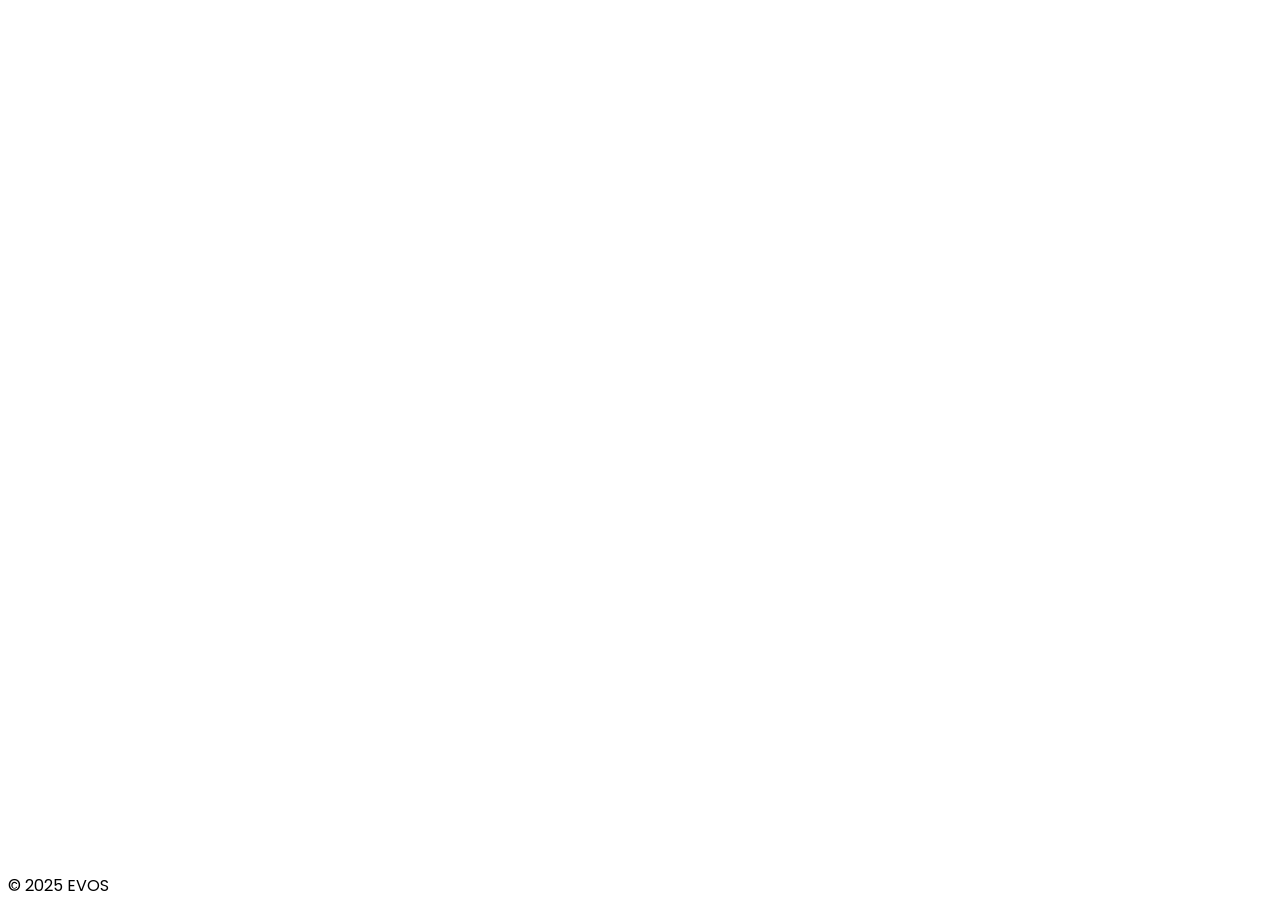
==== commit 2ddaae36: "Actualizar index.html" ====
--- a/index.html
+++ b/index.html
@@ -186,7 +186,7 @@
         <div id="animalGrid" class="grid md:grid-cols-3 gap-8">
           <!-- Animales visibles -->
           <div class="animal-card bg-white rounded-2xl shadow-lg overflow-hidden" data-aos="fade-up">
-            <img src="img/Tigre.gif" alt="Jaguar" class="w-full h-48 object-cover">
+            <img src="img/tigre.gif" alt="Jaguar" class="w-full h-48 object-cover">
             <div class="p-6">
               <h3 class="text-2xl font-semibold mb-2">Jaguar</h3>
               <p class="text-gray-600 mb-2">🌍 Hábitat: Selvas tropicales de América Central y del Sur</p>
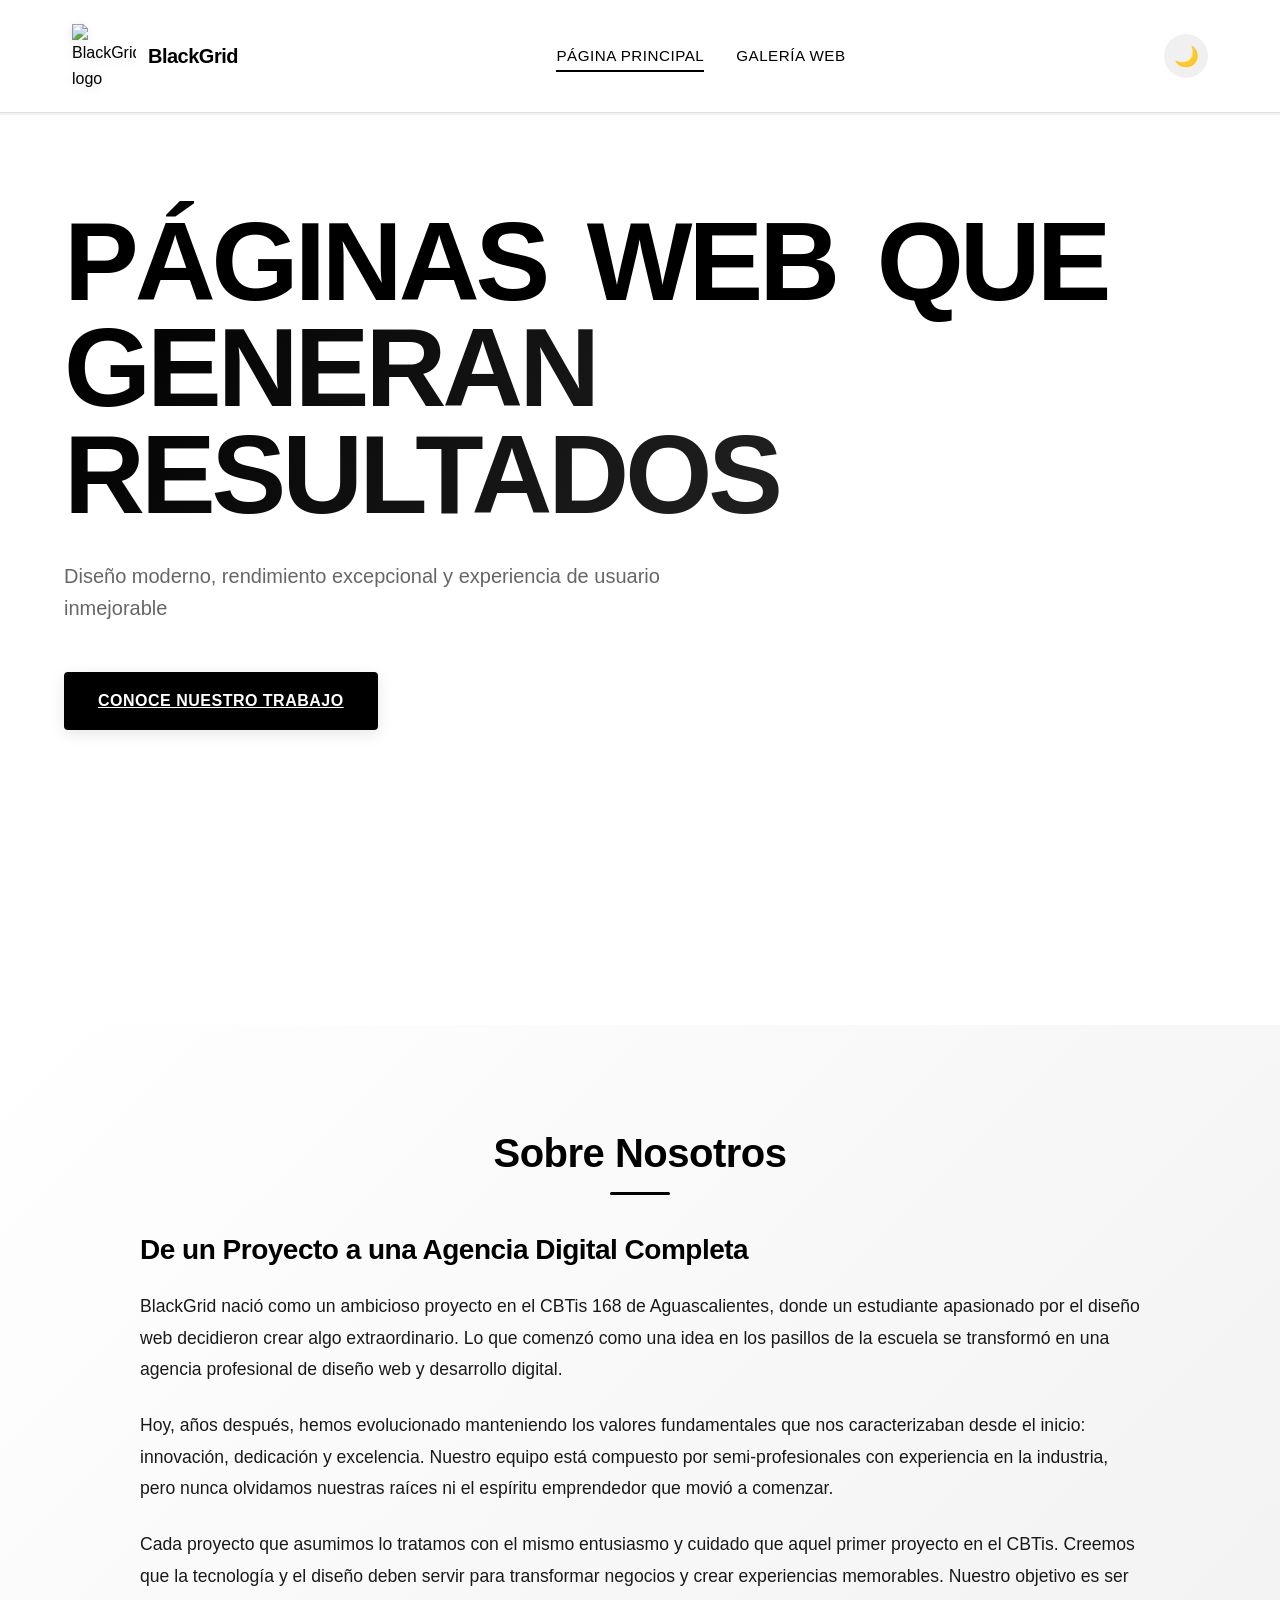
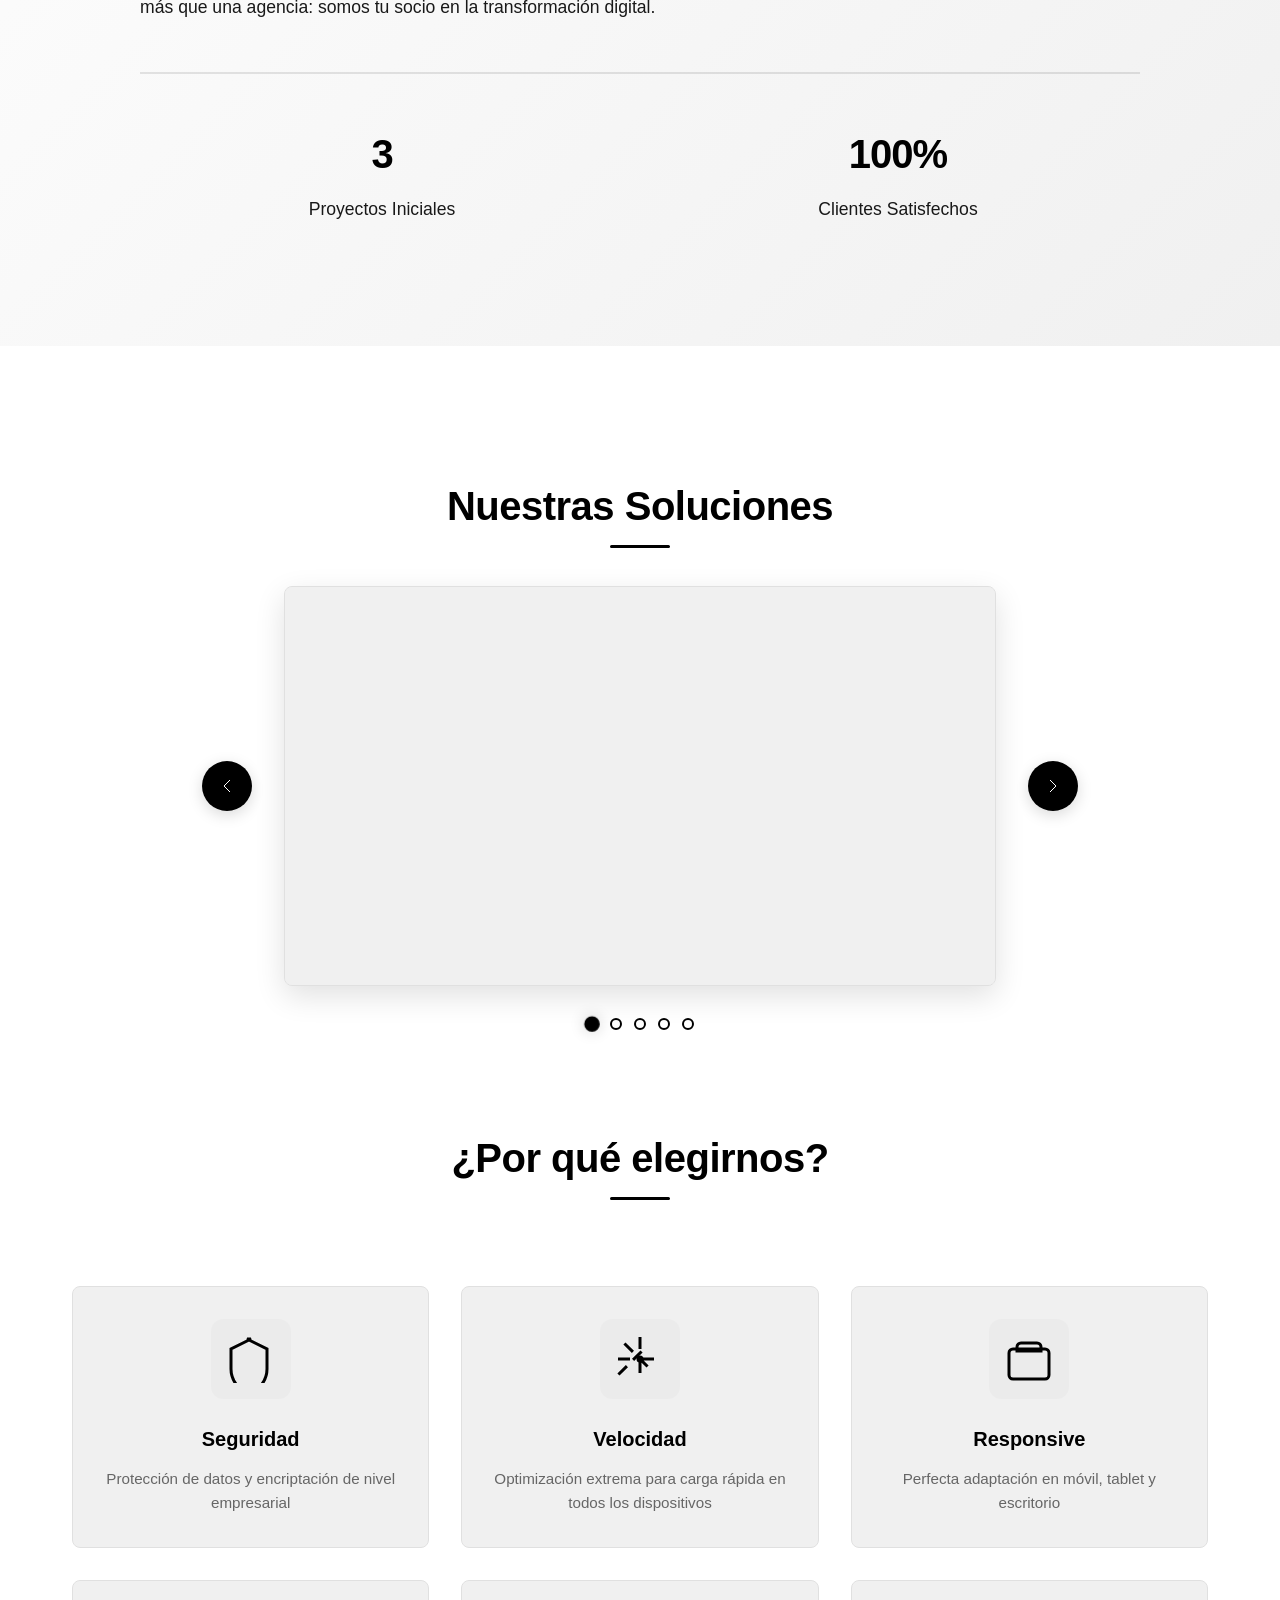
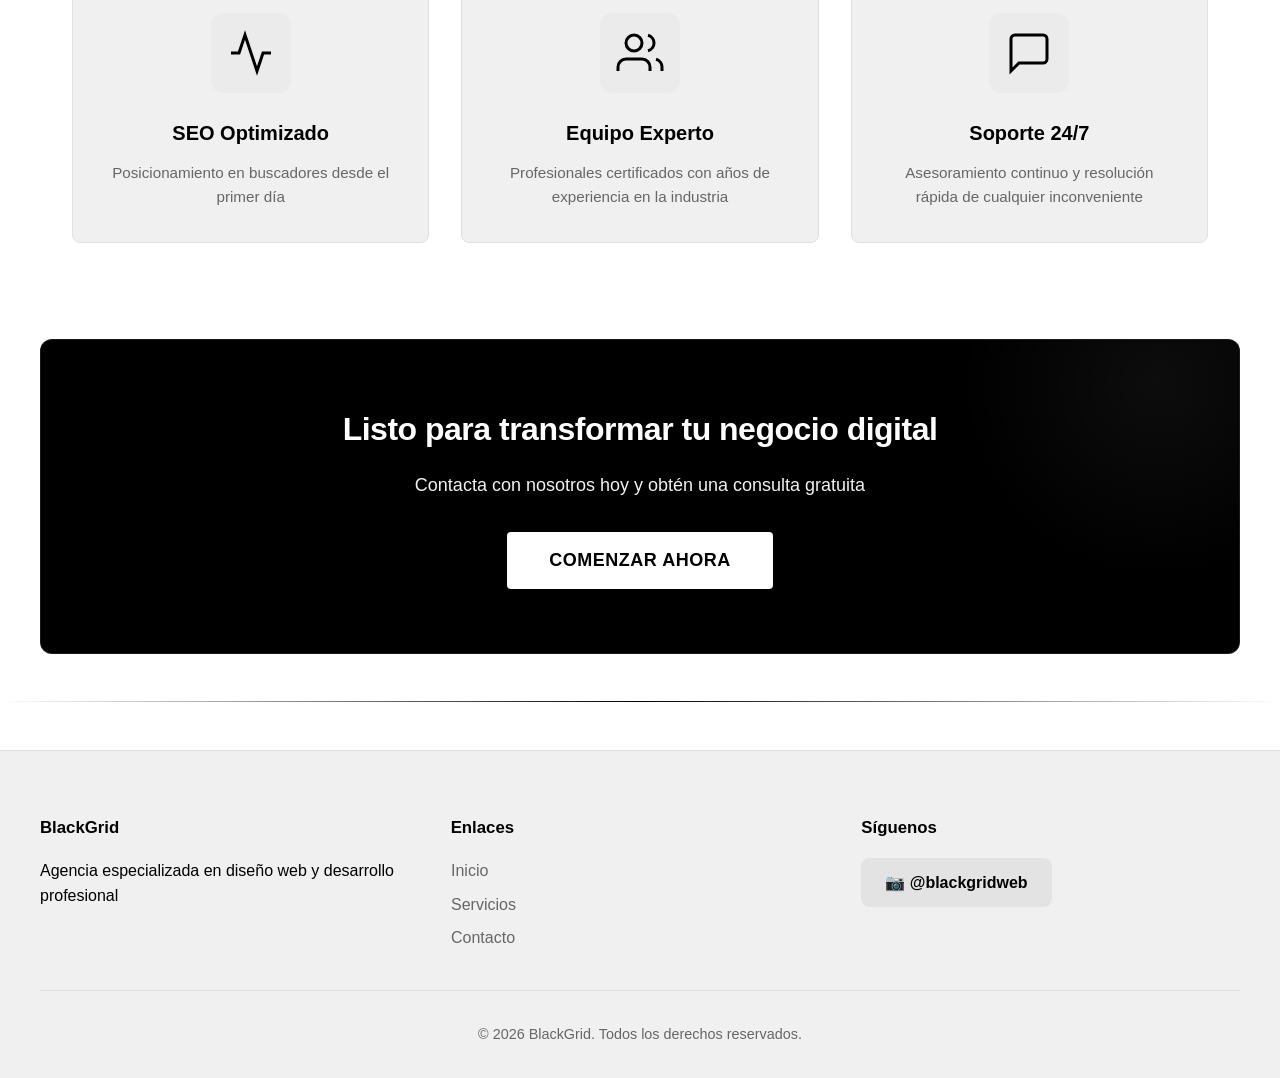
==== commit c760b63c: "Add files via upload" ====
--- a/index.html
+++ b/index.html
@@ -1,385 +1,241 @@
-<!DOCTYPE html>
-<html lang="es">
-<head>
-  <meta charset="UTF-8">
-  <title>EVOS: Ecosistemas Vida Organizacion y Sustentabilidad</title>
-  <script src="https://cdn.tailwindcss.com"></script>
-  <link href="https://fonts.googleapis.com/css2?family=Poppins:wght@400;600;700&display=swap" rel="stylesheet">
-    <style>
-  body {
-    font-family: 'Poppins', sans-serif;
-    scroll-behavior: smooth;
-  }
-</style>
-  <!-- AOS CSS -->
-  <link href="https://cdnjs.cloudflare.com/ajax/libs/aos/2.3.4/aos.css" rel="stylesheet">
-  <style>
-    body { font-family: 'Poppins', sans-serif; }
-  </style>
-</head>
-<!-- Botón Ir arriba -->
-<button id="btnArriba" 
-  class="hidden fixed bottom-6 right-6 bg-teal-600 text-white p-3 rounded-full shadow-lg hover:bg-teal-700 transition transform hover:scale-110 z-50">
-  ⬆
-</button>
-
-<script>
-  const btnArriba = document.getElementById("btnArriba");
-
-  // Mostrar/ocultar botón al hacer scroll
-  window.addEventListener("scroll", () => {
-    if (window.scrollY > 300) {
-      btnArriba.classList.remove("hidden");
-    } else {
-      btnArriba.classList.add("hidden");
-    }
-  });
-
-  // Volver arriba con animación
-  btnArriba.addEventListener("click", () => {
-    window.scrollTo({ top: 0, behavior: "smooth" });
-  });
-</script>
-<body class="flex flex-col min-h-screen bg-gray-50 text-gray-800">
-
-  <!-- Navbar -->
-  <nav class="text-white" style="background-color: #0c1c34;">
-    <div class="max-w-6xl mx-auto px-6 py-4 flex justify-between items-center">
-      <a href="#inicio">
-        <img src="img/logo.png" alt="logo" class="h-12">
-      </a>
-      <div class="space-x-6 hidden md:flex">
-        <a href="#inicio" class="hover:text-teal-600 font-medium">Inicio</a>
-        <a href="#ecosistemas" class="hover:text-teal-600 font-medium">Ecosistemas</a>
-        <a href="#animales" class="hover:text-teal-600 font-medium">Animales</a>
-      </div>
-    </div>
-  </nav>
-
-  <!-- Main Content -->
-  <main class="flex-grow">
-
-    <!-- Hero Section -->
-    <section id="inicio" class="text-white min-h-screen flex items-center justify-center text-center px-6 relative"
-             style="background: url('img/fondo_inicio.png') no-repeat center center; background-size: cover;">
-      <div class="absolute inset-0 bg-black bg-opacity-20"></div>
-      <div class="relative z-10 flex flex-col items-center gap-4" data-aos="fade-up">
-        <h1 class="text-5xl md:text-6xl font-bold mb-6">EVOS</h1>
-        <p class="text-lg md:text-xl mb-8 max-w-2xl mx-auto">
-          Una nueva forma divertida de entender a los ecosistemas, qué factores los afectan y la increíble diversidad de animales que los habitan.
-        </p>
-        <a href="#ecosistemas" class="bg-white text-teal-600 px-6 py-3 rounded-full font-semibold shadow-lg hover:bg-gray-200 transition">Explorar</a>
-        <a href="archivos/mi_archivo.pdf" download class="bg-teal-600 text-white px-6 py-3 rounded-full font-semibold shadow-lg hover:bg-teal-700 transition">Contactanos! 13/10/25</a>
-      </div>
-    </section>
-
-    <!-- Ecosistemas -->
-    <section id="ecosistemas" class="max-w-6xl mx-auto py-20 px-6">
-      <h2 class="text-4xl font-bold text-center text-teal-700 mb-12" data-aos="fade-up">🌍 Ecosistemas</h2>
-      
-      <!-- Introducción -->
-      <div class="bg-white rounded-2xl shadow-lg p-8 mb-12" data-aos="fade-up">
-        <h3 class="text-2xl font-semibold mb-4">¿Qué es un ecosistema?</h3>
-        <p class="text-gray-600 leading-relaxed">
-          Un ecosistema es una comunidad de organismos que interactúan entre sí y con el entorno físico 
-          que los rodea (suelo, agua, aire, clima). Estos sistemas mantienen el equilibrio natural del planeta 
-          y permiten la vida.
-        </p>
-      </div>
-
-      <!-- Funcionamiento y factores -->
-      <div class="grid md:grid-cols-2 gap-8 mb-12">
-        <div class="bg-white rounded-2xl shadow-lg p-8" data-aos="fade-right">
-          <h3 class="text-2xl font-semibold mb-4">¿Cómo funcionan?</h3>
-          <p class="text-gray-600 leading-relaxed">
-            Los ecosistemas funcionan mediante cadenas alimenticias y ciclos biogeoquímicos 
-            (agua, carbono, nitrógeno). La energía fluye desde el sol hacia las plantas y de ahí 
-            a los animales, manteniendo un equilibrio dinámico.
-          </p>
-        </div>
-        <div class="bg-white rounded-2xl shadow-lg p-8" data-aos="fade-left">
-          <h3 class="text-2xl font-semibold mb-4">Factores que los afectan</h3>
-          <ul class="list-disc list-inside text-gray-600 leading-relaxed">
-            <li>🌡️ Cambio climático</li>
-            <li>🌳 Deforestación</li>
-            <li>💧 Contaminación del agua y aire</li>
-            <li>🏗️ Urbanización y actividad humana</li>
-          </ul>
-        </div>
-      </div>
-
-      <!-- Tipos de Ecosistemas -->
-      <section class="bg-gray-100 py-20 px-6">
-        <h3 class="text-3xl font-semibold text-center text-teal-700 mb-8" data-aos="fade-up">Tipos de Ecosistemas</h3>
-            <h6 class="text-3xl font-semibold text-center text-teal-700 mb-8" data-aos="fade-up">By:FreePik.es</h6>
-        <div id="ecosistemaGrid" class="grid md:grid-cols-3 gap-8">
-          <!-- Ecosistemas visibles -->
-          <div class="bg-white rounded-2xl shadow-lg overflow-hidden" data-aos="fade-up">
-            <img src="img/SELVA.jpg" alt="Selva" class="w-full h-40 object-cover">
-            <div class="p-6">
-              <h4 class="text-xl font-semibold mb-2">Selva</h4>
-              <p class="text-gray-600">Alta biodiversidad, clima húmedo y lluvias frecuentes.</p>
-            </div>
-          </div>
-          <div class="bg-white rounded-2xl shadow-lg overflow-hidden" data-aos="fade-up" data-aos-delay="100">
-            <img src="img/DESIERTO.jpg" alt="Desierto" class="w-full h-40 object-cover">
-            <div class="p-6">
-              <h4 class="text-xl font-semibold mb-2">Desierto</h4>
-              <p class="text-gray-600">Clima árido, poca agua y especies adaptadas a la sequía.</p>
-            </div>
-          </div>
-          <div class="bg-white rounded-2xl shadow-lg overflow-hidden" data-aos="fade-up" data-aos-delay="200">
-            <img src="img/OCEANO.jpg" alt="Océano" class="w-full h-40 object-cover">
-            <div class="p-6">
-              <h4 class="text-xl font-semibold mb-2">Océano</h4>
-              <p class="text-gray-600">Cubre elerra y alberga millones de especies marinas.</p>
-            </div>
-          </div>
-
-          <!-- Ecosistemas ocultos -->
-          <div class="hidden bg-white rounded-2xl shadow-lg overflow-hidden" data-aos="fade-up" data-aos-delay="300">
-            <img src="img/PRADERA.jpg" alt="Pradera" class="w-full h-40 object-cover">
-            <div class="p-6">
-              <h4 class="text-xl font-semibold mb-2">Pradera</h4>
-              <p class="text-gray-600">Grandes extensiones de pastizales, clima templado y fauna adaptada.</p>
-            </div>
-          </div>
-          <div class="hidden bg-white rounded-2xl shadow-lg overflow-hidden" data-aos="fade-up" data-aos-delay="400">
-            <img src="img/BOSQUE.jpg" alt="Bosque" class="w-full h-40 object-cover">
-            <div class="p-6">
-              <h4 class="text-xl font-semibold mb-2">Bosque</h4>
-              <p class="text-gray-600">Climas variados, árboles densos y gran diversidad de especies.</p>
-            </div>
-          </div>
-          <div class="hidden bg-white rounded-2xl shadow-lg overflow-hidden" data-aos="fade-up" data-aos-delay="500">
-            <img src="img/MONTAÑA.jpg" alt="Montaña" class="w-full h-40 object-cover">
-            <div class="p-6">
-              <h4 class="text-xl font-semibold mb-2">Montaña</h4>
-              <p class="text-gray-600">Zonas elevadas con climas fríos y fauna especializada.</p>
-            </div>
-          </div>
-        </div>
-
-        <div class="text-center mt-8">
-          <button id="verMasEcosBtn" class="bg-teal-600 text-white px-6 py-3 rounded-full font-semibold shadow-lg hover:bg-teal-700 transition">
-            Ver más
-          </button>
-        </div>
-
-        <script>
-          const verMasEcosBtn = document.getElementById('verMasEcosBtn');
-          verMasEcosBtn.addEventListener('click', () => {
-            const extraEcos = document.querySelectorAll('#ecosistemaGrid > div:nth-child(n+4)');
-            extraEcos.forEach(ecos => ecos.classList.toggle('hidden'));
-            verMasEcosBtn.textContent = Array.from(extraEcos).some(ecos => ecos.classList.contains('hidden')) ? "Ver más" : "Ver menos";
-            AOS.refresh(); // Refresca AOS para animar los elementos recién mostrados
-          });
-        </script>
-      </section>
-    </section>
-
-    <!-- Animales -->
-    <section id="animales" class="bg-gray-100 py-20 px-6">
-      <div class="max-w-6xl mx-auto">
-        <h2 class="text-4xl font-bold text-center text-teal-700 mb-12" data-aos="fade-up">🐾 Animales</h2>
-            <h6 class="text-4xl font-bold text-center text-teal-700 mb-12" data-aos="fade-up">By: Giphy.com</h6>
-        <div id="animalGrid" class="grid md:grid-cols-3 gap-8">
-          <!-- Animales visibles -->
-          <div class="animal-card bg-white rounded-2xl shadow-lg overflow-hidden" data-aos="fade-up">
-            <img src="img/tigre.gif" alt="Jaguar" class="w-full h-48 object-cover">
-            <div class="p-6">
-              <h3 class="text-2xl font-semibold mb-2">Jaguar</h3>
-              <p class="text-gray-600 mb-2">🌍 Hábitat: Selvas tropicales de América Central y del Sur</p>
-              <p class="text-gray-600">🥩 Dieta: Carnívoro – caza venados, pecaríes y reptiles</p>
-              <p class="text-gray-600">💡 Dato curioso: Tiene la mordida más poderosa entre los felinos</p>
-            </div>
-          </div>
-          <div class="animal-card bg-white rounded-2xl shadow-lg overflow-hidden" data-aos="fade-up" data-aos-delay="100">
-            <img src="img/puma.gif" alt="Puma" class="w-full h-48 object-cover">
-            <div class="p-6">
-              <h3 class="text-2xl font-semibold mb-2">Puma</h3>
-              <p class="text-gray-600 mb-2">🌍 Hábitat: Montañas, selvas y praderas de América</p>
-              <p class="text-gray-600">🥩 Dieta: Carnívoro – caza venados, roedores y aves</p>
-               <p class="text-gray-600">💡 Dato curioso: Puede saltar hasta 5 metros y correr a 60 km/h</p>
-
-            </div>
-          </div>
-          <div class="animal-card bg-white rounded-2xl shadow-lg overflow-hidden" data-aos="fade-up" data-aos-delay="200">
-            <img src="img/ardilla.gif" alt="Ardilla" class="w-full h-48 object-cover">
-            <div class="p-6">
-              <h3 class="text-2xl font-semibold mb-2">Ardilla</h3>
-              <p class="text-gray-600 mb-2">🌍 Hábitat: Bosques, parques y zonas arboladas</p>
-              <p class="text-gray-600">🌱 Dieta: Omnívora – consume nueces, semillas, frutas e insectos</p>
-              <p class="text-gray-600">💡 Dato curioso: Puede girar sus tobillos 180° para bajar de cabeza por los árboles</p>
-
-            </div>
-          </div>
-
-          <!-- Animales ocultos -->
-          <div class="animal-card hidden bg-white rounded-2xl shadow-lg overflow-hidden" data-aos="fade-up" data-aos-delay="300">
-            <img src="img/aguila.gif" alt="aguila" class="w-full h-48 object-cover">
-            <div class="p-6">
-              <h3 class="text-2xl font-semibold mb-2">Águila</h3>
-              <p class="text-gray-600 mb-2">🌍 Hábitat: Montañas, bosques y zonas abiertas</p>
-              <p class="text-gray-600">🍖 Dieta: Carnívora – caza roedores, reptiles y aves</p>
-                     <p class="text-gray-600">💡 Dato curioso: Tiene una vista 4 veces más aguda que la humana</p>
-            </div>
-          </div>
-          <div class="animal-card hidden bg-white rounded-2xl shadow-lg overflow-hidden" data-aos="fade-up" data-aos-delay="400">
-            <img src="img/Coyote.jpg" alt="Oso" class="w-full h-48 object-cover">
-            <div class="p-6">
-              <h3 class="text-2xl font-semibold mb-2">Coyote</h3>
-              <p class="text-gray-600 mb-2">🌍 Hábitat: Desiertos, praderas y bosques de América</p>
-              <p class="text-gray-600">🪳 Dieta: Omnívoro – come frutas, insectos y pequeños mamíferos</p>
-               <p class="text-gray-600">💡 Dato curioso: Se adapta fácilmente a entornos urbanos</p>
-            </div>
-          </div>
-                    <div class="animal-card hidden bg-white rounded-2xl shadow-lg overflow-hidden" data-aos="fade-up" data-aos-delay="300">
-            <img src="img/oso.gif" alt="Oso Negro" class="w-full h-48 object-cover">
-            <div class="p-6">
-              <h3 class="text-2xl font-semibold mb-2">Oso negro</h3>
-              <p class="text-gray-600 mb-2">🌍 Hábitat: Bosques templados y montañas de América del Norte</p>
-              <p class="text-gray-600">🐟 Dieta: Omnívoro – consume frutas, insectos, peces y carroña</p>
-                     <p class="text-gray-600">💡 Dato curioso: Puede trepar árboles y nadar con gran habilidad</p>
-            </div>
-          </div>
-           <div class="animal-card hidden bg-white rounded-2xl shadow-lg overflow-hidden" data-aos="fade-up" data-aos-delay="300">
-            <img src="img/vaca.gif" alt="Vaca" class="w-full h-48 object-cover">
-            <div class="p-6">
-              <h3 class="text-2xl font-semibold mb-2">Vaca</h3>
-              <p class="text-gray-600 mb-2">🌍 Hábitat: Praderas y zonas rurales</p>
-              <p class="text-gray-600">🌿 Dieta: Herbívora – pasto, heno y granos</p>
-                     <p class="text-gray-600">💡 Dato curioso: Tiene un sistema digestivo con 4 compartimentos</p>
-            </div>
-          </div>
-          <div class="animal-card hidden bg-white rounded-2xl shadow-lg overflow-hidden" data-aos="fade-up" data-aos-delay="300">
-            <img src="img/caballo.gif" alt="Caballo" class="w-full h-48 object-cover">
-            <div class="p-6">
-              <h3 class="text-2xl font-semibold mb-2">Caballo</h3>
-              <p class="text-gray-600 mb-2">🌍 Hábitat: Praderas, bosques y zonas agrícolas</p>
-              <p class="text-gray-600">🌿 Dieta: Herbívoro – pasto, heno y alfalfas</p>
-                     <p class="text-gray-600">💡 Dato curioso: Puede dormir de pie gracias a sus patas bloqueables</p>
-            </div>
-          </div>
-          <div class="animal-card hidden bg-white rounded-2xl shadow-lg overflow-hidden" data-aos="fade-up" data-aos-delay="300">
-            <img src="img/cerdo.gif" alt="Cerdo" class="w-full h-48 object-cover">
-            <div class="p-6">
-              <h3 class="text-2xl font-semibold mb-2">Cerdo</h3>
-              <p class="text-gray-600 mb-2">🌍 Hábitat: Granjas, bosques y zonas rurales</p>
-              <p class="text-gray-600">🥕 Dieta: Omnívoro – raíces, frutas, insectos y restos orgánicos</p>
-                     <p class="text-gray-600">💡 Dato curioso: Tiene una inteligencia comparable a la de un perro</p>
-            </div>
-          </div>
-            <div class="animal-card hidden bg-white rounded-2xl shadow-lg overflow-hidden" data-aos="fade-up" data-aos-delay="300">
-            <img src="img/oveja.gif" alt="Oveja" class="w-full h-48 object-cover">
-            <div class="p-6">
-              <h3 class="text-2xl font-semibold mb-2">Oveja</h3>
-              <p class="text-gray-600 mb-2">🌍 Hábitat: Praderas, montañas y zonas templadas</p>
-              <p class="text-gray-600">🫛 Dieta: Herbívora – pasto, leguminosas y arbustos</p>
-                     <p class="text-gray-600">💡 Dato curioso: Su lana es uno de los materiales más usados en la industria textil</p>
-            </div>
-          </div>
-            <div class="animal-card hidden bg-white rounded-2xl shadow-lg overflow-hidden" data-aos="fade-up" data-aos-delay="300">
-            <img src="img/cabra.gif" alt="Cabra" class="w-full h-48 object-cover">
-            <div class="p-6">
-              <h3 class="text-2xl font-semibold mb-2">Cabra</h3>
-              <p class="text-gray-600 mb-2">🌍 Hábitat: Zonas montañosas y rurales</p>
-              <p class="text-gray-600">🌳 Dieta: Herbívora – arbustos, pasto y cereales</p>
-                     <p class="text-gray-600">💡 Dato curioso: Tiene excelente equilibrio y puede escalar pendientes rocosas</p>
-            </div>
-          </div>
-          <div class="animal-card hidden bg-white rounded-2xl shadow-lg overflow-hidden" data-aos="fade-up" data-aos-delay="300">
-            <img src="img/SerpienteC.gif" alt="Serpiente de Cascabel" class="w-full h-48 object-cover">
-            <div class="p-6">
-              <h3 class="text-2xl font-semibold mb-2">Serpiente de Cascabel</h3>
-              <p class="text-gray-600 mb-2">🌍 Hábitat: Desiertos, bosques y praderas de América</p>
-              <p class="text-gray-600">🥩 Dieta: Carnívora – caza roedores, aves y reptiles</p>
-                     <p class="text-gray-600">💡 Dato curioso: Usa su cascabel como advertencia sonora antes de atacar</p>
-            </div>
-          </div>
-          <div class="animal-card hidden bg-white rounded-2xl shadow-lg overflow-hidden" data-aos="fade-up" data-aos-delay="300">
-            <img src="img/Ciervo.gif" alt="Ciervo de Cola Blanca" class="w-full h-48 object-cover">
-            <div class="p-6">
-              <h3 class="text-2xl font-semibold mb-2">Ciervo de Cola Blanca</h3>
-              <p class="text-gray-600 mb-2">🌍 Hábitat: Bosques templados y tropicales de América</p>
-              <p class="text-gray-600">🍓 Dieta: Herbívoro – hojas, frutos y semillas</p>
-                     <p class="text-gray-600">💡 Dato curioso: Levanta su cola blanca como señal de alarma</p>
-            </div>
-          </div>
-            <div class="animal-card hidden bg-white rounded-2xl shadow-lg overflow-hidden" data-aos="fade-up" data-aos-delay="300">
-            <img src="img/cocodrilo.gif" alt="Caiman" class="w-full h-48 object-cover">
-            <div class="p-6">
-              <h3 class="text-2xl font-semibold mb-2">Caiman de Anteojos</h3>
-              <p class="text-gray-600 mb-2">🌍 Hábitat: Ríos, pantanos y lagos de América Central y del Sur</p>
-              <p class="text-gray-600">>🐠 Dieta: Carnívoro – peces, aves, mamíferos y crustáceos</p>
-                     <p class="text-gray-600">💡 Dato curioso: Su “anteojera” ósea entre los ojos le da su nombre</p>
-            </div>
-          </div>
-          <div class="animal-card hidden bg-white rounded-2xl shadow-lg overflow-hidden" data-aos="fade-up" data-aos-delay="300">
-            <img src="img/zorillo.gif" alt="Zorillo" class="w-full h-48 object-cover">
-            <div class="p-6">
-              <h3 class="text-2xl font-semibold mb-2">Zorrillo</h3>
-              <p class="text-gray-600 mb-2">🌍 Hábitat: Praderas, bosques y zonas suburbanas</p>
-              <p class="text-gray-600">🐠 Dieta: Omnívoro – insectos, frutas, huevos y pequeños animales</p>
-                     <p class="text-gray-600">💡 Dato curioso: Puede lanzar su olor a más de 6 metros como defensa</p>
-            </div>
-          </div>
-        </div>
-
-        <div class="text-center mt-8">
-          <button id="verMasBtn" class="bg-teal-600 text-white px-6 py-3 rounded-full font-semibold shadow-lg hover:bg-teal-700 transition">
-            Ver más
-          </button>
-        </div>
-
-        <script>
-          const verMasBtn = document.getElementById('verMasBtn');
-          verMasBtn.addEventListener('click', () => {
-            const extraAnimals = document.querySelectorAll('#animalGrid .animal-card:nth-child(n+4)');
-            extraAnimals.forEach(animal => animal.classList.toggle('hidden'));
-            verMasBtn.textContent = Array.from(extraAnimals).some(animal => animal.classList.contains('hidden')) ? "Ver más" : "Ver menos";
-            AOS.refresh();
-          });
-        </script>
-      </div>
-    </section>
-
-    <!-- Explicación -->
-    <section id="explicacion" class="py-20 bg-gray-100 text-center">
-      <div class="max-w-4xl mx-auto px-4" data-aos="fade-up">
-        <h2 class="text-4xl font-bold text-teal-600 mb-6">Explicación del Proyecto</h2>
-        <p class="text-lg mb-8 text-gray-700">
-          En este video te explicamos cómo funciona nuestro proyecto.
-        </p>
-        <div class="relative w-full overflow-hidden rounded-2xl shadow-lg" style="padding-top: 56.25%;">
-          <iframe 
-            class="absolute top-0 left-0 w-full h-full rounded-2xl"
-            src="https://www.youtube.com/embed/HDc7R9LlcjQ?si=vVUPigrP0K8mTOvE" 
-            title="YouTube video player" 
-            frameborder="0" 
-            allow="accelerometer; autoplay; clipboard-write; encrypted-media; gyroscope; picture-in-picture; web-share" 
-            referrerpolicy="strict-origin-when-cross-origin" 
-            allowfullscreen>
-          </iframe>
-        </div>
-      </div>
-    </section>
-
-  </main>
-
-  <!-- Footer -->
-  <footer class="bg-[#0c1c34] text-white text-center py-6 w-full">
-    <p>© 2025 EVOS</p>
-  </footer>
-
-  <!-- AOS JS -->
-  <script src="https://cdnjs.cloudflare.com/ajax/libs/aos/2.3.4/aos.js"></script>
-  <script>
-    AOS.init({
-      duration: 800,
-      once: true
-    });
-  </script>
-
-</body>
-</html>
+<!DOCTYPE html>
+<html lang="es">
+<head>
+    <meta charset="UTF-8">
+    <meta name="viewport" content="width=device-width, initial-scale=1.0">
+    <title>BlackGrid - Agencia de Diseño Web Profesional</title>
+    <link rel="stylesheet" href="styles.css">
+</head>
+<body>
+    <div class="page-wrapper">
+        <!-- Header -->
+        <header class="header">
+            <div class="header-content">
+                <div class="logo-container">
+                    <img id="logo" class="logo" src="Resources/LogoWhitemode.png" alt="BlackGrid logo">
+                    <span class="logo-text">BlackGrid</span>
+                </div>
+                
+                <!-- Navegación Principal -->
+                <nav class="nav-menu">
+                    <a href="index.html" class="nav-link active">Página Principal</a>
+                    <a href="gallery.html" class="nav-link">Galería Web</a>
+                </nav>
+                
+                <button class="theme-toggle" id="themeToggle" aria-label="Cambiar tema">
+                    <span class="theme-icon">🌙</span>
+                </button>
+            </div>
+        </header>
+
+        <!-- Hero Section -->
+        <section class="hero">
+            <div class="hero-content">
+                <h1 class="hero-title">
+                    Páginas Web que
+                    <span class="highlight">Generan Resultados</span>
+                </h1>
+                <p class="hero-subtitle">Diseño moderno, rendimiento excepcional y experiencia de usuario inmejorable</p>
+                <a href="gallery.html" class="cta-button cta-hero">Conoce Nuestro Trabajo</a>
+            </div>
+        </section>
+
+        <!-- About Section -->
+        <section class="about">
+            <div class="about-container">
+                <h2 class="section-title">Sobre Nosotros</h2>
+                <div class="about-content">
+                    <div class="about-text">
+                        <h3 class="about-subtitle">De un Proyecto a una Agencia Digital Completa</h3>
+                        <p>BlackGrid nació como un ambicioso proyecto en el CBTis 168 de Aguascalientes, donde un estudiante apasionado por el diseño web decidieron crear algo extraordinario. Lo que comenzó como una idea en los pasillos de la escuela se transformó en una agencia profesional de diseño web y desarrollo digital.</p>
+                        
+                        <p>Hoy, años después, hemos evolucionado manteniendo los valores fundamentales que nos caracterizaban desde el inicio: innovación, dedicación y excelencia. Nuestro equipo está compuesto por semi-profesionales con experiencia en la industria, pero nunca olvidamos nuestras raíces ni el espíritu emprendedor que movió a comenzar.</p>
+                        
+                        <p>Cada proyecto que asumimos lo tratamos con el mismo entusiasmo y cuidado que aquel primer proyecto en el CBTis. Creemos que la tecnología y el diseño deben servir para transformar negocios y crear experiencias memorables. Nuestro objetivo es ser más que una agencia: somos tu socio en la transformación digital.</p>
+                        
+                        <div class="about-stats">
+                            <div class="stat">
+                                <h4 class="stat-number">3</h4>
+                                <p class="stat-label">Proyectos Iniciales</p>
+                            </div>
+                            <div class="stat">
+                                <h4 class="stat-number">100%</h4>
+                                <p class="stat-label">Clientes Satisfechos</p>
+                            </div>
+                        </div>
+                    </div>
+                </div>
+            </div>
+        </section>
+
+        <!-- Carousel Section -->
+        <section class="carousel-section">
+            <h2 class="section-title">Nuestras Soluciones</h2>
+            
+            <div class="carousel-container">
+                <button class="carousel-arrow prev" id="prevBtn" aria-label="Anterior">
+                    <svg viewBox="0 0 24 24" width="24" height="24" stroke="currentColor" fill="none">
+                        <polyline points="15 18 9 12 15 6"></polyline>
+                    </svg>
+                </button>
+
+                <div class="carousel-wrapper">
+                    <div class="carousel" id="carousel">
+                        <div class="carousel-slide" style="background-image: url('Resources/Ad0.png')"></div>
+                        <div class="carousel-slide" style="background-image: url('Resources/Ad1.png')"></div>
+                        <div class="carousel-slide" style="background-image: url('Resources/Ad2.png')"></div>
+                        <div class="carousel-slide" style="background-image: url('Resources/Ad3.png')"></div>
+                        <div class="carousel-slide" style="background-image: url('Resources/Ad4.png')"></div>
+                    </div>
+                </div>
+
+                <button class="carousel-arrow next" id="nextBtn" aria-label="Siguiente">
+                    <svg viewBox="0 0 24 24" width="24" height="24" stroke="currentColor" fill="none">
+                        <polyline points="9 18 15 12 9 6"></polyline>
+                    </svg>
+                </button>
+            </div>
+
+            <!-- Carousel Indicators -->
+            <div class="carousel-indicators" id="indicators">
+                <button class="indicator active" data-slide="0" aria-label="Ir a slide 1"></button>
+                <button class="indicator" data-slide="1" aria-label="Ir a slide 2"></button>
+                <button class="indicator" data-slide="2" aria-label="Ir a slide 3"></button>
+                <button class="indicator" data-slide="3" aria-label="Ir a slide 4"></button>
+                <button class="indicator" data-slide="4" aria-label="Ir a slide 5"></button>
+            </div>
+        </section>
+
+        <!-- Features Section -->
+        <section class="features">
+            <h2 class="section-title">¿Por qué elegirnos?</h2>
+            
+            <div class="features-grid">
+                <div class="feature-card" data-description="Implementamos protocolos de seguridad de nivel empresarial con encriptación end-to-end. Nuestros servidores están certificados al ser hosteados con herramientas de seguridad de Microsoft. Protegemos tus datos y los de tus usuarios con los estándares más rigurosos.">
+                    <div class="feature-icon">
+                        <svg viewBox="0 0 24 24" width="48" height="48" stroke="currentColor" fill="none" stroke-width="1.5">
+                            <path d="M12 2L2 7v10c0 5.55 3.84 10.74 9 12 5.16-1.26 9-6.45 9-12V7l-10-5z"></path>
+                        </svg>
+                    </div>
+                    <h3>Seguridad</h3>
+                    <p>Protección de datos y encriptación de nivel empresarial</p>
+                </div>
+
+                <div class="feature-card" data-description="Nuestros sitios web cargan en menos de 2 segundos. Utilizamos técnicas avanzadas de optimización, compresión de imágenes, caché inteligente y CDN global. Cada milisegundo importa para convertir visitantes en clientes valiosos.">
+                    <div class="feature-icon">
+                        <svg viewBox="0 0 24 24" width="48" height="48" stroke="currentColor" fill="none" stroke-width="1.5">
+                            <circle cx="12" cy="12" r="1"></circle>
+                            <path d="M12 1v6m0 6v6M4.22 4.22l4.24 4.24m3.08 3.08l4.24 4.24M1 12h6m6 0h6m-17.78 7.78l4.24-4.24m3.08-3.08l4.24-4.24"></path>
+                        </svg>
+                    </div>
+                    <h3>Velocidad</h3>
+                    <p>Optimización extrema para carga rápida en todos los dispositivos</p>
+                </div>
+
+                <div class="feature-card" data-description="Todos nuestros diseños se adaptan perfectamente a cualquier pantalla. Probamos en más de 10 dispositivos diferentes para garantizar la mejor experiencia. Tu sitio se verá increíble en móviles, tablets y desktops.">
+                    <div class="feature-icon">
+                        <svg viewBox="0 0 24 24" width="48" height="48" stroke="currentColor" fill="none" stroke-width="1.5">
+                            <rect x="2" y="7" width="20" height="15" rx="2" ry="2"></rect>
+                            <path d="M16 4H8a2 2 0 0 0-2 2v2h12V6a2 2 0 0 0-2-2z"></path>
+                        </svg>
+                    </div>
+                    <h3>Responsive</h3>
+                    <p>Perfecta adaptación en móvil, tablet y escritorio</p>
+                </div>
+
+                <div class="feature-card" data-description="Optimizamos cada aspecto técnico para buscadores. Desde estructura JSON-LD hasta velocidad de carga, sitemap dinámico y backlinks de calidad. Tus clientes te encontrarán en Google desde el primer mes.">
+                    <div class="feature-icon">
+                        <svg viewBox="0 0 24 24" width="48" height="48" stroke="currentColor" fill="none" stroke-width="1.5">
+                            <polyline points="22 12 18 12 15 21 9 3 6 12 2 12"></polyline>
+                        </svg>
+                    </div>
+                    <h3>SEO Optimizado</h3>
+                    <p>Posicionamiento en buscadores desde el primer día</p>
+                </div>
+
+                <div class="feature-card" data-description="Nuestro equipo tiene años combinados en diseño y desarrollo web. Hemos creado proyectos exitosos de todos los tamaños a nivel nacional. Tu éxito es nuestra prioridad.">
+                    <div class="feature-icon">
+                        <svg viewBox="0 0 24 24" width="48" height="48" stroke="currentColor" fill="none" stroke-width="1.5">
+                            <path d="M17 21v-2a4 4 0 0 0-4-4H5a4 4 0 0 0-4 4v2"></path>
+                            <circle cx="9" cy="7" r="4"></circle>
+                            <path d="M23 21v-2a4 4 0 0 0-3-3.87"></path>
+                            <path d="M16 3.13a4 4 0 0 1 0 7.75"></path>
+                        </svg>
+                    </div>
+                    <h3>Equipo Experto</h3>
+                    <p>Profesionales certificados con años de experiencia en la industria</p>
+                </div>
+
+                <div class="feature-card" data-description="Te asesoramos en cada paso del camino. Desde la estrategia inicial hasta el lanzamiento con recomendaciones y soporte continuo. Disponibles 24/7 (pero dormimos), para responder tus preguntas y optimizar tu presencia digital.">
+                    <div class="feature-icon">
+                        <svg viewBox="0 0 24 24" width="48" height="48" stroke="currentColor" fill="none" stroke-width="1.5">
+                            <path d="M21 15a2 2 0 0 1-2 2H7l-4 4V5a2 2 0 0 1 2-2h14a2 2 0 0 1 2 2z"></path>
+                        </svg>
+                    </div>
+                    <h3>Soporte 24/7</h3>
+                    <p>Asesoramiento continuo y resolución rápida de cualquier inconveniente</p>
+                </div>
+            </div>
+        </section>
+
+        <!-- Modal Expandible -->
+        <div class="feature-modal" id="featureModal">
+            <div class="modal-overlay" id="modalOverlay"></div>
+            <div class="modal-content">
+                <button class="modal-close" id="modalClose">
+                    <svg viewBox="0 0 24 24" width="24" height="24" stroke="currentColor" fill="none" stroke-width="2">
+                        <line x1="18" y1="6" x2="6" y2="18"></line>
+                        <line x1="6" y1="6" x2="18" y2="18"></line>
+                    </svg>
+                </button>
+                <div class="modal-header">
+                    <div class="modal-icon" id="modalIcon"></div>
+                    <h2 id="modalTitle"></h2>
+                </div>
+                <p id="modalDescription"></p>
+                <div class="modal-footer">
+                    <button class="cta-button" id="contactBtn">Más información</button>
+                </div>
+            </div>
+        </div>
+
+        <!-- CTA Section -->
+        <section class="cta-section">
+            <div class="cta-content">
+                <h2>Listo para transformar tu negocio digital</h2>
+                <p>Contacta con nosotros hoy y obtén una consulta gratuita</p>
+                <button class="cta-button large" id="whatsappCTA">Comenzar Ahora</button>
+            </div>
+        </section>
+
+        <!-- Footer -->
+        <footer class="footer">
+            <div class="footer-content">
+                <div class="footer-section">
+                    <h4>BlackGrid</h4>
+                    <p>Agencia especializada en diseño web y desarrollo profesional</p>
+                </div>
+                <div class="footer-section">
+                    <h4>Enlaces</h4>
+                    <ul>
+                        <li><a href="#inicio">Inicio</a></li>
+                        <li><a href="#servicios">Servicios</a></li>
+                        <li><a href="#contacto">Contacto</a></li>
+                    </ul>
+                </div>
+                <div class="footer-section">
+                    <h4>Síguenos</h4>
+                    <div class="social-links">
+                        <a href="https://instagram.com/blackgridweb" target="_blank" aria-label="Instagram">📷 @blackgridweb</a>
+                    </div>
+                </div>
+            </div>
+            <div class="footer-bottom">
+                <p>&copy; 2026 BlackGrid. Todos los derechos reservados.</p>
+            </div>
+        </footer>
+    </div>
+
+    <script src="script.js"></script>
+</body>
+</html>
--- a/styles.css
+++ b/styles.css
@@ -0,0 +1,1597 @@
+/* ================================
+   VARIABLES Y RESET GLOBAL
+   ================================ */
+
+:root {
+    --primary-color: #000000;
+    --secondary-color: #ffffff;
+    --accent-color: #f0f0f0;
+    --text-color: #000000;
+    --text-light: #666666;
+    --border-color: #e0e0e0;
+    --bg-secondary: #f9f9f9;
+    --shadow: 0 2px 8px rgba(0, 0, 0, 0.08);
+    --shadow-lg: 0 10px 30px rgba(0, 0, 0, 0.12);
+
+    --transition-duration: 0.3s;
+    --transition-timing: cubic-bezier(0.4, 0, 0.2, 1);
+}
+
+/* Dark mode */
+body.dark-mode {
+    --primary-color: #ffffff;
+    --secondary-color: #1a1a1a;
+    --accent-color: #2a2a2a;
+    --text-color: #ffffff;
+    --text-light: #b0b0b0;
+    --border-color: #333333;
+    --bg-secondary: #0d0d0d;
+    --shadow: 0 2px 8px rgba(0, 0, 0, 0.3);
+    --shadow-lg: 0 10px 30px rgba(0, 0, 0, 0.4);
+}
+
+* {
+    margin: 0;
+    padding: 0;
+    box-sizing: border-box;
+}
+
+html {
+    scroll-behavior: smooth;
+}
+
+@import url('https://fonts.googleapis.com/css2?family=Poppins:wght@100;200;300;400;500;600;700&family=Space+Grotesk:wght@400;500;600;700&family=Syne:wght@400;500;600;700;800&family=Inter:wght@400;500;600;700;800;900&family=Outfit:wght@400;500;600;700;800;900&display=swap');
+
+body {
+    font-family: 'Poppins', -apple-system, BlinkMacSystemFont, 'Segoe UI', sans-serif;
+    font-weight: 300;
+    background-color: var(--secondary-color);
+    color: var(--text-color);
+    transition: background-color var(--transition-duration) var(--transition-timing),
+                color var(--transition-duration) var(--transition-timing);
+    line-height: 1.6;
+}
+
+/* ================================
+   HEADER
+   ================================ */
+
+.header {
+    position: sticky;
+    top: 0;
+    z-index: 100;
+    background: rgba(255, 255, 255, 0.95);
+    backdrop-filter: blur(10px);
+    border-bottom: 1px solid var(--border-color);
+    transition: all var(--transition-duration) var(--transition-timing);
+    box-shadow: 0 2px 0 rgba(0, 0, 0, 0.05);
+}
+
+body.dark-mode .header {
+    background: rgba(26, 26, 26, 0.95);
+}
+
+.header:hover {
+    box-shadow: 0 4px 12px rgba(0, 0, 0, 0.1);
+}
+
+.header-content {
+    max-width: 1200px;
+    margin: 0 auto;
+    padding: 1.5rem 2rem;
+    display: flex;
+    justify-content: space-between;
+    align-items: center;
+    gap: 2rem;
+}
+
+/* Menú de Navegación */
+.nav-menu {
+    display: flex;
+    gap: 2rem;
+    align-items: center;
+    flex: 1;
+    justify-content: center;
+}
+
+.nav-link {
+    color: var(--text-color);
+    text-decoration: none;
+    font-weight: 500;
+    font-size: 0.95rem;
+    transition: all 0.3s cubic-bezier(0.34, 1.56, 0.64, 1);
+    position: relative;
+    letter-spacing: 0.5px;
+    text-transform: uppercase;
+}
+
+.nav-link::after {
+    content: '';
+    position: absolute;
+    bottom: -4px;
+    left: 0;
+    width: 0;
+    height: 2px;
+    background: var(--primary-color);
+    transition: width 0.3s ease;
+}
+
+.nav-link:hover,
+.nav-link.active {
+    color: var(--primary-color);
+}
+
+.nav-link:hover::after,
+.nav-link.active::after {
+    width: 100%;
+}
+
+.logo-container {
+    display: flex;
+    align-items: center;
+    gap: 0.75rem;
+    text-decoration: none;
+    cursor: pointer;
+    animation: slideInDown 0.6s ease-out;
+    transition: all 0.3s ease;
+}
+
+.logo-container:hover {
+    transform: translateY(-2px);
+}
+
+.logo {
+    width: 64px;
+    height: 64px;
+    transition: all 0.4s cubic-bezier(0.34, 1.56, 0.64, 1);
+    filter: drop-shadow(0 2px 4px rgba(0, 0, 0, 0.1));
+}
+
+.logo-container:hover .logo {
+    transform: scale(1.15) rotate(-5deg);
+    filter: drop-shadow(0 4px 8px rgba(0, 0, 0, 0.15));
+}
+
+.logo-text {
+    font-weight: 700;
+    font-size: 1.25rem;
+    letter-spacing: -0.5px;
+    color: var(--text-color);
+    transition: color 0.3s ease;
+}
+
+.logo-container:hover .logo-text {
+    color: var(--primary-color);
+}
+
+.theme-toggle {
+    background: var(--accent-color);
+    border: 2px solid transparent;
+    width: 44px;
+    height: 44px;
+    border-radius: 50%;
+    cursor: pointer;
+    display: flex;
+    align-items: center;
+    justify-content: center;
+    font-size: 1.25rem;
+    transition: all 0.3s cubic-bezier(0.34, 1.56, 0.64, 1);
+    animation: slideInDown 0.6s ease-out 0.1s backwards;
+}
+
+.theme-toggle:hover {
+    transform: scale(1.15) rotate(30deg);
+    background: var(--primary-color);
+    color: var(--secondary-color);
+    border-color: var(--primary-color);
+    box-shadow: 0 4px 12px rgba(0, 0, 0, 0.15);
+}
+
+.theme-toggle:active {
+    transform: scale(1.08) rotate(30deg);
+}
+
+/* ================================
+   HERO SECTION
+   ================================ */
+
+.hero {
+    max-width: 100%;
+    margin: 0;
+    padding: 6rem 2rem 14rem 2rem;
+    display: flex;
+    align-items: center;
+    justify-content: flex-start;
+    min-height: auto;
+    position: relative;
+    overflow: visible;
+}
+
+.hero::before {
+    display: none;
+}
+
+.hero::after {
+    display: none;
+}
+
+.hero-content {
+    text-align: left;
+    animation: fadeInUp 0.8s ease-out;
+    position: relative;
+    z-index: 1;
+    width: 100%;
+    max-width: none;
+    padding-right: 0;
+    padding-left: 2rem;
+}
+
+.hero-title {
+    font-size: clamp(3rem, 15vw, 7rem);
+    font-weight: 900;
+    line-height: 0.95;
+    margin-bottom: 2rem;
+    letter-spacing: -4px;
+    animation: slideInDown 0.7s ease-out 0.2s backwards;
+    font-family: 'Inter', 'Outfit', sans-serif;
+    position: relative;
+    display: block;
+    text-transform: uppercase;
+    word-spacing: 0.12em;
+    color: var(--text-color);
+    width: 100%;
+    max-width: none;
+    margin-left: 0;
+    padding: 0;
+}
+
+/* Efecto hueco/outline decorativo */
+.hero-title::before {
+    content: attr(data-text);
+    position: absolute;
+    left: 0;
+    top: 0;
+    width: 100%;
+    height: 100%;
+    z-index: -1;
+    background: linear-gradient(135deg, var(--primary-color), var(--text-light));
+    -webkit-background-clip: text;
+    -webkit-text-fill-color: transparent;
+    background-clip: text;
+    -webkit-text-stroke: 2px var(--primary-color);
+    opacity: 0.15;
+    filter: blur(0.5px);
+    animation: slideInDown 0.7s ease-out 0.2s backwards;
+}
+
+/* Decoración geométrica a la izquierda */
+.hero-title::after {
+    content: '';
+    position: absolute;
+    left: -40px;
+    top: 20%;
+    width: 8px;
+    height: 60%;
+    background: linear-gradient(180deg, var(--primary-color), var(--text-light));
+    border-radius: 4px;
+    animation: slideInLeft 0.8s ease-out 0.3s backwards;
+}
+
+body.dark-mode .hero-title::before {
+    -webkit-text-stroke: 2px var(--primary-color);
+}
+
+.hero-title .highlight {
+    color: var(--primary-color);
+    position: relative;
+    display: inline-block;
+    background: linear-gradient(120deg, var(--primary-color), var(--text-light));
+    -webkit-background-clip: text;
+    -webkit-text-fill-color: transparent;
+    background-clip: text;
+    background-size: 200% 200%;
+    animation: gradientShift 3s ease infinite;
+    
+    padding: 0;
+    margin: 0;
+    transition: all 0.3s ease;
+}
+
+.hero-title .highlight::before,
+.hero-title .highlight::after {
+    display: none !important;
+}
+
+body.dark-mode .hero-title .highlight {
+    /* Color adapta automáticamente */
+}
+
+/* Remover decoraciones */
+.hero-title::before,
+.hero-title::after {
+    display: none !important;
+}
+
+.hero-subtitle {
+    font-size: 1.25rem;
+    color: var(--text-light);
+    margin-bottom: 2rem;
+    max-width: 700px;
+    margin-left: 0;
+    margin-right: 0;
+    animation: fadeInUp 0.8s ease-out 0.3s backwards;
+    font-weight: 400;
+}
+
+/* ================================
+   BOTONES
+   ================================ */
+
+.cta-button {
+    padding: 0.875rem 2rem;
+    font-size: 1rem;
+    font-weight: 600;
+    border: 2px solid var(--primary-color);
+    background: var(--primary-color);
+    color: var(--secondary-color);
+    border-radius: 4px;
+    cursor: pointer;
+    transition: all var(--transition-duration) var(--transition-timing);
+    letter-spacing: 0.5px;
+    text-transform: uppercase;
+    position: relative;
+    overflow: hidden;
+    box-shadow: 0 4px 15px rgba(0, 0, 0, 0.1);
+}
+
+.cta-button::before {
+    content: '';
+    position: absolute;
+    top: 0;
+    left: -100%;
+    width: 100%;
+    height: 100%;
+    background: var(--secondary-color);
+    transition: left var(--transition-duration) var(--transition-timing);
+    z-index: -1;
+}
+
+.cta-button::after {
+    content: '';
+    position: absolute;
+    top: 50%;
+    left: 50%;
+    width: 0;
+    height: 0;
+    background: rgba(255, 255, 255, 0.3);
+    border-radius: 50%;
+    transform: translate(-50%, -50%);
+    transition: width 0.6s, height 0.6s;
+    pointer-events: none;
+}
+
+.cta-button:hover {
+    color: var(--primary-color);
+    box-shadow: 0 8px 25px rgba(0, 0, 0, 0.2);
+    transform: translateY(-2px);
+}
+
+.cta-button:hover::before {
+    left: 0;
+}
+
+.cta-button:active::after {
+    width: 300px;
+    height: 300px;
+}
+
+.cta-button.large {
+    padding: 1rem 2.5rem;
+    font-size: 1.125rem;
+}
+
+.cta-button.cta-hero {
+    display: inline-block;
+    margin-top: 1rem;
+    animation: scaleIn 0.6s ease-out 0.4s backwards;
+    margin-left: 0;
+}
+
+/* ================================
+   FEATURE MODAL
+   ================================ */
+
+.feature-modal {
+    display: none;
+    position: fixed;
+    top: 0;
+    left: 0;
+    right: 0;
+    bottom: 0;
+    z-index: 1000;
+    animation: modalFadeIn 0.3s ease-out;
+}
+
+.feature-modal.active {
+    display: flex;
+    align-items: center;
+    justify-content: center;
+}
+
+.modal-overlay {
+    position: absolute;
+    top: 0;
+    left: 0;
+    right: 0;
+    bottom: 0;
+    background: rgba(0, 0, 0, 0.6);
+    backdrop-filter: blur(6px);
+    animation: fadeIn 0.3s ease-out;
+}
+
+.modal-content {
+    position: relative;
+    background: var(--secondary-color);
+    border-radius: 12px;
+    padding: 3rem;
+    max-width: 500px;
+    width: 90%;
+    box-shadow: 0 25px 70px rgba(0, 0, 0, 0.35);
+    animation: modalSlideUp 0.5s cubic-bezier(0.34, 1.56, 0.64, 1);
+    max-height: 90vh;
+    overflow-y: auto;
+    border: 1px solid rgba(0, 0, 0, 0.1);
+}
+
+.modal-close {
+    position: absolute;
+    top: 1.5rem;
+    right: 1.5rem;
+    background: var(--accent-color);
+    border: 2px solid transparent;
+    width: 40px;
+    height: 40px;
+    border-radius: 50%;
+    cursor: pointer;
+    display: flex;
+    align-items: center;
+    justify-content: center;
+    color: var(--text-color);
+    transition: all var(--transition-duration) var(--transition-timing);
+}
+
+.modal-close:hover {
+    transform: rotate(90deg) scale(1.15);
+    background: var(--primary-color);
+    color: var(--secondary-color);
+    border-color: var(--primary-color);
+}
+
+.modal-header {
+    display: flex;
+    align-items: center;
+    gap: 1.5rem;
+    margin-bottom: 1.5rem;
+    animation: slideInLeft 0.5s ease-out 0.1s backwards;
+}
+
+.modal-icon {
+    width: 80px;
+    height: 80px;
+    display: flex;
+    align-items: center;
+    justify-content: center;
+    background: var(--accent-color);
+    border-radius: 12px;
+    color: var(--primary-color);
+    flex-shrink: 0;
+    animation: scaleIn 0.5s cubic-bezier(0.34, 1.56, 0.64, 1) 0.15s backwards;
+}
+
+.modal-icon svg {
+    width: 48px;
+    height: 48px;
+}
+
+.modal-content h2 {
+    font-size: 1.75rem;
+    font-weight: 700;
+    color: var(--text-color);
+    margin: 0;
+    animation: slideInRight 0.5s ease-out 0.2s backwards;
+}
+
+.modal-content p {
+    font-size: 1rem;
+    line-height: 1.8;
+    color: var(--text-light);
+    margin-bottom: 2rem;
+    animation: fadeInUp 0.5s ease-out 0.25s backwards;
+}
+
+.modal-footer {
+    display: flex;
+    gap: 1rem;
+    animation: fadeInUp 0.5s ease-out 0.3s backwards;
+}
+
+.modal-footer .cta-button {
+    flex: 1;
+}
+
+@keyframes modalFadeIn {
+    from {
+        opacity: 0;
+    }
+    to {
+        opacity: 1;
+    }
+}
+
+@keyframes modalSlideUp {
+    from {
+        opacity: 0;
+        transform: translateY(40px) scale(0.92);
+    }
+    to {
+        opacity: 1;
+        transform: translateY(0) scale(1);
+    }
+}
+
+/* ================================
+   ABOUT SECTION
+   ================================ */
+
+.about {
+    background: linear-gradient(135deg, var(--secondary-color), var(--accent-color));
+    padding: 6rem 2rem;
+    margin: 4rem 0;
+}
+
+.about-container {
+    max-width: 1000px;
+    margin: 0 auto;
+}
+
+.about .section-title {
+    color: var(--primary-color);
+    margin-bottom: 3rem;
+    animation: fadeInUp 0.6s ease-out;
+}
+
+.about-content {
+    display: grid;
+    grid-template-columns: 1fr;
+    gap: 3rem;
+    align-items: center;
+}
+
+.about-text {
+    animation: slideInUp 0.6s ease-out 0.1s backwards;
+}
+
+.about-subtitle {
+    font-size: 1.75rem;
+    font-weight: 700;
+    color: var(--primary-color);
+    margin-bottom: 1.5rem;
+    letter-spacing: -0.5px;
+    line-height: 1.2;
+}
+
+.about-text p {
+    font-size: 1.1rem;
+    line-height: 1.8;
+    color: var(--text-color);
+    margin-bottom: 1.5rem;
+    opacity: 0.9;
+    animation: fadeInUp 0.6s ease-out backwards;
+}
+
+.about-text p:nth-child(2) {
+    animation-delay: 0.1s;
+}
+
+.about-text p:nth-child(3) {
+    animation-delay: 0.2s;
+}
+
+.about-stats {
+    display: grid;
+    grid-template-columns: repeat(auto-fit, minmax(180px, 1fr));
+    gap: 2rem;
+    margin-top: 3rem;
+    padding-top: 3rem;
+    border-top: 2px solid rgba(0, 0, 0, 0.1);
+}
+
+.stat {
+    text-align: center;
+    animation: scaleIn 0.5s ease-out backwards;
+}
+
+.stat:nth-child(1) {
+    animation-delay: 0.3s;
+}
+
+.stat:nth-child(2) {
+    animation-delay: 0.4s;
+}
+
+.stat:nth-child(3) {
+    animation-delay: 0.5s;
+}
+
+.stat-number {
+    font-size: 2.5rem;
+    font-weight: 900;
+    color: var(--primary-color);
+    margin-bottom: 0.5rem;
+    letter-spacing: -1px;
+}
+
+.stat-label {
+    font-size: 1rem;
+    color: var(--text-color);
+    font-weight: 500;
+}
+
+/* About Section - Dark Mode Adjustments */
+:root[data-theme="dark"] .about {
+    background: linear-gradient(135deg, var(--secondary-color), var(--accent-color));
+}
+
+:root[data-theme="dark"] .about-text p {
+    color: var(--text-color);
+}
+
+/* About Section - Responsive */
+@media (max-width: 768px) {
+    .about {
+        padding: 4rem 1.5rem;
+        margin: 2rem 0;
+    }
+
+    .about-subtitle {
+        font-size: 1.5rem;
+    }
+
+    .about-text p {
+        font-size: 1rem;
+    }
+
+    .about-stats {
+        grid-template-columns: repeat(3, 1fr);
+        gap: 1.5rem;
+        margin-top: 2rem;
+        padding-top: 2rem;
+    }
+
+    .stat-number {
+        font-size: 2rem;
+    }
+
+    .stat-label {
+        font-size: 0.9rem;
+    }
+}
+
+@media (max-width: 480px) {
+    .about {
+        padding: 3rem 1rem;
+    }
+
+    .about .section-title {
+        font-size: 2rem;
+    }
+
+    .about-subtitle {
+        font-size: 1.25rem;
+    }
+
+    .about-stats {
+        grid-template-columns: 1fr;
+        gap: 1rem;
+    }
+
+    .stat-number {
+        font-size: 1.75rem;
+    }
+}
+
+/* ================================
+   CAROUSEL SECTION
+   ================================ */
+
+.carousel-section {
+    max-width: 1200px;
+    margin: 8rem auto 4rem auto;
+    padding: 0 2rem;
+}
+
+.section-title {
+    font-size: 2.5rem;
+    font-weight: 700;
+    text-align: center;
+    margin-bottom: 3rem;
+    letter-spacing: -0.5px;
+    animation: fadeInUp 0.6s ease-out;
+    position: relative;
+    display: inline-block;
+    width: 100%;
+}
+
+.section-title::after {
+    content: '';
+    position: absolute;
+    bottom: -10px;
+    left: 50%;
+    transform: translateX(-50%);
+    width: 60px;
+    height: 3px;
+    background: var(--primary-color);
+    border-radius: 2px;
+    animation: slideInLeft 0.8s ease-out 0.3s backwards;
+}
+
+.carousel-container {
+    display: flex;
+    align-items: center;
+    gap: 2rem;
+    position: relative;
+    justify-content: center;
+}
+
+.carousel-wrapper {
+    flex: 0 1 auto;
+    overflow: hidden;
+    border-radius: 8px;
+    box-shadow: var(--shadow-lg);
+    display: flex;
+    align-items: center;
+    justify-content: center;
+    max-width: 90%;
+    aspect-ratio: 16 / 9;
+    min-height: 400px;
+    background: var(--accent-color);
+    animation: slideInUp 0.7s ease-out;
+    position: relative;
+    border: 1px solid var(--border-color);
+    transition: all 0.3s ease;
+}
+
+.carousel-wrapper:hover {
+    box-shadow: 0 15px 50px rgba(0, 0, 0, 0.15);
+}
+
+.carousel {
+    display: flex;
+    transition: transform 0.6s cubic-bezier(0.4, 0, 0.2, 1);
+    width: 100%;
+}
+
+.carousel-slide {
+    min-width: 100%;
+    background-size: contain;
+    background-position: center;
+    background-repeat: no-repeat;
+    background-color: var(--accent-color);
+    animation: slideInFade 0.6s ease-out;
+    display: flex;
+    align-items: center;
+    justify-content: center;
+    aspect-ratio: 16 / 9;
+}
+
+@keyframes slideInFade {
+    from {
+        opacity: 0;
+        transform: scale(0.98);
+    }
+    to {
+        opacity: 1;
+        transform: scale(1);
+    }
+}
+
+.carousel-arrow {
+    position: relative;
+    background: var(--primary-color);
+    color: var(--secondary-color);
+    border: none;
+    width: 50px;
+    height: 50px;
+    border-radius: 50%;
+    cursor: pointer;
+    display: flex;
+    align-items: center;
+    justify-content: center;
+    transition: all var(--transition-duration) var(--transition-timing);
+    box-shadow: 0 4px 15px rgba(0, 0, 0, 0.15);
+    flex-shrink: 0;
+    animation: slideInUp 0.7s ease-out;
+}
+
+.carousel-arrow:nth-of-type(1) {
+    animation-delay: 0.3s;
+}
+
+.carousel-arrow:last-of-type {
+    animation-delay: 0.5s;
+}
+
+.carousel-arrow:hover {
+    transform: scale(1.15) translateY(-3px);
+    box-shadow: 0 8px 30px rgba(0, 0, 0, 0.25);
+}
+
+.carousel-arrow:active {
+    transform: scale(1.08) translateY(-1px);
+}
+
+.carousel-indicators {
+    display: flex;
+    justify-content: center;
+    gap: 0.75rem;
+    margin-top: 2rem;
+    flex-wrap: wrap;
+    animation: fadeInUp 0.8s ease-out 0.4s backwards;
+}
+
+.indicator {
+    width: 12px;
+    height: 12px;
+    border-radius: 50%;
+    border: 2px solid var(--primary-color);
+    background: transparent;
+    cursor: pointer;
+    transition: all var(--transition-duration) var(--transition-timing);
+}
+
+.indicator.active {
+    background: var(--primary-color);
+    transform: scale(1.3);
+    box-shadow: 0 0 12px rgba(0, 0, 0, 0.2);
+}
+
+.indicator:hover {
+    transform: scale(1.2);
+    box-shadow: 0 0 8px rgba(0, 0, 0, 0.15);
+}
+
+/* ================================
+   FEATURES SECTION
+   ================================ */
+
+.features {
+    max-width: 1200px;
+    margin: 6rem auto;
+    padding: 0 2rem;
+}
+
+.features-grid {
+    display: grid;
+    grid-template-columns: repeat(auto-fit, minmax(280px, 1fr));
+    gap: 2rem;
+    margin-top: 3rem;
+}
+
+.feature-card {
+    padding: 2rem;
+    border: 1px solid var(--border-color);
+    border-radius: 8px;
+    text-align: center;
+    transition: all 0.4s cubic-bezier(0.34, 1.56, 0.64, 1);
+    background: var(--accent-color);
+    animation: slideInUp 0.6s ease-out forwards;
+    opacity: 0;
+    position: relative;
+    overflow: hidden;
+}
+
+/* Staggered animation para cada tarjeta */
+.feature-card:nth-child(1) { animation-delay: 0.1s; }
+.feature-card:nth-child(2) { animation-delay: 0.2s; }
+.feature-card:nth-child(3) { animation-delay: 0.3s; }
+.feature-card:nth-child(4) { animation-delay: 0.4s; }
+.feature-card:nth-child(5) { animation-delay: 0.5s; }
+.feature-card:nth-child(6) { animation-delay: 0.6s; }
+
+.feature-card::before {
+    content: '';
+    position: absolute;
+    top: 0;
+    left: 0;
+    right: 0;
+    height: 3px;
+    background: linear-gradient(90deg, var(--primary-color), transparent);
+    transform: scaleX(0);
+    transform-origin: left;
+    transition: transform 0.4s ease;
+}
+
+.feature-card:hover::before {
+    transform: scaleX(1);
+}
+
+.feature-card:hover {
+    transform: translateY(-12px);
+    box-shadow: 0 15px 45px rgba(0, 0, 0, 0.12);
+    border-color: var(--primary-color);
+}
+
+.feature-icon {
+    display: flex;
+    align-items: center;
+    justify-content: center;
+    width: 80px;
+    height: 80px;
+    margin: 0 auto 1.5rem;
+    color: var(--primary-color);
+    transition: all 0.4s cubic-bezier(0.34, 1.56, 0.64, 1);
+    background: rgba(0, 0, 0, 0.02);
+    border-radius: 12px;
+}
+
+.feature-card:hover .feature-icon {
+    transform: scale(1.25) rotate(5deg);
+    background: rgba(0, 0, 0, 0.05);
+}
+
+.feature-card h3 {
+    font-size: 1.25rem;
+    margin-bottom: 0.75rem;
+    font-weight: 600;
+    transition: color 0.3s ease;
+}
+
+.feature-card:hover h3 {
+    color: var(--primary-color);
+}
+
+.feature-card p {
+    color: var(--text-light);
+    font-size: 0.95rem;
+    line-height: 1.6;
+    font-weight: 400;
+}
+
+/* ================================
+   CTA SECTION
+   ================================ */
+
+.cta-section {
+    max-width: 1200px;
+    margin: 6rem auto;
+    padding: 4rem 2rem;
+    background: var(--primary-color);
+    color: var(--secondary-color);
+    border-radius: 12px;
+    text-align: center;
+    animation: fadeInUp 0.8s ease-out;
+    position: relative;
+    overflow: hidden;
+    border: 1px solid rgba(255, 255, 255, 0.1);
+}
+
+.cta-section::before {
+    content: '';
+    position: absolute;
+    top: -50%;
+    right: -10%;
+    width: 400px;
+    height: 400px;
+    background: radial-gradient(circle, rgba(255, 255, 255, 0.05) 0%, transparent 70%);
+    border-radius: 50%;
+    animation: floatingHero 8s ease-in-out infinite;
+}
+
+.cta-content {
+    position: relative;
+    z-index: 1;
+}
+
+.cta-content h2 {
+    font-size: 2rem;
+    margin-bottom: 1rem;
+    font-weight: 700;
+    animation: slideInUp 0.6s ease-out 0.2s backwards;
+    letter-spacing: -0.5px;
+}
+
+.cta-content p {
+    font-size: 1.125rem;
+    margin-bottom: 2rem;
+    opacity: 0.95;
+    animation: fadeInUp 0.6s ease-out 0.3s backwards;
+}
+
+.cta-section .cta-button {
+    background: var(--secondary-color);
+    color: var(--primary-color);
+    border-color: var(--secondary-color);
+    animation: scaleIn 0.6s ease-out 0.4s backwards;
+}
+
+.cta-section .cta-button::before {
+    background: var(--primary-color);
+}
+
+.cta-section .cta-button:hover {
+    color: var(--secondary-color);
+}
+
+/* ================================
+   FOOTER
+   ================================ */
+
+.footer {
+    background: var(--accent-color);
+    border-top: 1px solid var(--border-color);
+    padding: 4rem 2rem 2rem;
+    margin-top: 6rem;
+    position: relative;
+}
+
+.footer::before {
+    content: '';
+    position: absolute;
+    top: -50px;
+    left: 0;
+    right: 0;
+    height: 1px;
+    background: linear-gradient(90deg, transparent, var(--primary-color), transparent);
+}
+
+.footer-content {
+    max-width: 1200px;
+    margin: 0 auto;
+    display: grid;
+    grid-template-columns: repeat(auto-fit, minmax(250px, 1fr));
+    gap: 2rem;
+    margin-bottom: 2rem;
+}
+
+.footer-section {
+    animation: fadeInUp 0.6s ease-out forwards;
+    opacity: 0;
+}
+
+.footer-section:nth-child(1) { animation-delay: 0.1s; }
+.footer-section:nth-child(2) { animation-delay: 0.2s; }
+.footer-section:nth-child(3) { animation-delay: 0.3s; }
+
+.footer-section h4 {
+    font-weight: 600;
+    margin-bottom: 1rem;
+    font-size: 1.05rem;
+    transition: color 0.3s ease;
+}
+
+.footer-section:hover h4 {
+    color: var(--primary-color);
+}
+
+.footer-section ul {
+    list-style: none;
+}
+
+.footer-section a {
+    color: var(--text-light);
+    text-decoration: none;
+    transition: all 0.3s cubic-bezier(0.34, 1.56, 0.64, 1);
+    display: inline-block;
+    margin-right: 1.5rem;
+    position: relative;
+}
+
+.footer-section a::after {
+    content: '';
+    position: absolute;
+    bottom: -3px;
+    left: 0;
+    width: 0;
+    height: 2px;
+    background: var(--primary-color);
+    transition: width 0.3s ease;
+}
+
+.footer-section a:hover {
+    color: var(--primary-color);
+}
+
+.footer-section a:hover::after {
+    width: 100%;
+}
+
+.footer-section li {
+    margin-bottom: 0.5rem;
+}
+
+.social-links {
+    display: flex;
+    gap: 1rem;
+    align-items: center;
+}
+
+.social-links a {
+    display: inline-flex;
+    align-items: center;
+    gap: 0.5rem;
+    padding: 0.75rem 1.5rem;
+    background: rgba(0, 0, 0, 0.05);
+    border-radius: 8px;
+    font-weight: 600;
+    font-size: 1rem;
+    transition: all 0.3s cubic-bezier(0.34, 1.56, 0.64, 1);
+    color: var(--primary-color);
+}
+
+.social-links a:hover {
+    background: var(--primary-color);
+    color: var(--secondary-color);
+    transform: translateY(-2px);
+    box-shadow: 0 8px 16px rgba(0, 0, 0, 0.15);
+}
+
+.footer-bottom {
+    max-width: 1200px;
+    margin: 0 auto;
+    padding-top: 2rem;
+    border-top: 1px solid var(--border-color);
+    text-align: center;
+    color: var(--text-light);
+    font-size: 0.9rem;
+    animation: fadeInUp 0.6s ease-out 0.4s backwards;
+}
+
+/* ================================
+   ANIMACIONES AVANZADAS
+   ================================ */
+
+@keyframes slideInDown {
+    from {
+        opacity: 0;
+        transform: translateY(-20px);
+    }
+    to {
+        opacity: 1;
+        transform: translateY(0);
+    }
+}
+
+@keyframes fadeInUp {
+    from {
+        opacity: 0;
+        transform: translateY(30px);
+    }
+    to {
+        opacity: 1;
+        transform: translateY(0);
+    }
+}
+
+@keyframes fadeIn {
+    from {
+        opacity: 0;
+    }
+    to {
+        opacity: 1;
+    }
+}
+
+@keyframes floatingHero {
+    0%, 100% {
+        transform: translateY(0px);
+    }
+    50% {
+        transform: translateY(-20px);
+    }
+}
+
+@keyframes glowPulse {
+    0%, 100% {
+        box-shadow: 0 0 20px rgba(0, 0, 0, 0.1);
+    }
+    50% {
+        box-shadow: 0 10px 40px rgba(0, 0, 0, 0.2);
+    }
+}
+
+@keyframes shimmer {
+    0% {
+        background-position: -1000px 0;
+    }
+    100% {
+        background-position: 1000px 0;
+    }
+}
+
+@keyframes gradientShift {
+    0% {
+        background-position: 0% 50%;
+    }
+    50% {
+        background-position: 100% 50%;
+    }
+    100% {
+        background-position: 0% 50%;
+    }
+}
+
+@keyframes slideInUp {
+    from {
+        opacity: 0;
+        transform: translateY(40px);
+    }
+    to {
+        opacity: 1;
+        transform: translateY(0);
+    }
+}
+
+@keyframes slideInLeft {
+    from {
+        opacity: 0;
+        transform: translateX(-40px);
+    }
+    to {
+        opacity: 1;
+        transform: translateX(0);
+    }
+}
+
+@keyframes slideInRight {
+    from {
+        opacity: 0;
+        transform: translateX(40px);
+    }
+    to {
+        opacity: 1;
+        transform: translateX(0);
+    }
+}
+
+@keyframes scaleIn {
+    from {
+        opacity: 0;
+        transform: scale(0.95);
+    }
+    to {
+        opacity: 1;
+        transform: scale(1);
+    }
+}
+
+@keyframes borderGlow {
+    0%, 100% {
+        border-color: var(--border-color);
+        box-shadow: 0 0 0 0 rgba(0, 0, 0, 0.1);
+    }
+    50% {
+        border-color: var(--primary-color);
+        box-shadow: 0 0 15px 0 rgba(0, 0, 0, 0.15);
+    }
+}
+
+/* ================================
+   GALERÍA WEB
+   ================================ */
+
+.gallery-hero {
+    max-width: 100%;
+    margin: 0;
+    padding: 6rem 2rem 4rem 2rem;
+    display: flex;
+    align-items: center;
+    justify-content: flex-start;
+    min-height: auto;
+    position: relative;
+    overflow: visible;
+}
+
+.gallery-hero-content {
+    text-align: left;
+    animation: fadeInUp 0.8s ease-out;
+    position: relative;
+    z-index: 1;
+    width: 100%;
+    max-width: none;
+    padding-left: 2rem;
+}
+
+.gallery-title {
+    font-size: clamp(2.5rem, 12vw, 5rem);
+    font-weight: 900;
+    line-height: 0.95;
+    margin-bottom: 1rem;
+    letter-spacing: -3px;
+    animation: slideInDown 0.7s ease-out 0.2s backwards;
+    font-family: 'Inter', 'Outfit', sans-serif;
+    position: relative;
+    display: block;
+    text-transform: uppercase;
+    color: var(--text-color);
+}
+
+.gallery-subtitle {
+    font-size: 1.25rem;
+    color: var(--text-light);
+    margin-bottom: 2rem;
+    max-width: 700px;
+    margin-left: 0;
+    animation: fadeInUp 0.8s ease-out 0.3s backwards;
+    font-weight: 400;
+}
+
+.gallery-section {
+    max-width: 1200px;
+    margin: 4rem auto;
+    padding: 0 2rem;
+}
+
+.gallery-container {
+    width: 100%;
+}
+
+/* Filtros de Categorías */
+.gallery-filters {
+    display: flex;
+    justify-content: center;
+    gap: 1rem;
+    margin-bottom: 4rem;
+    flex-wrap: wrap;
+    animation: fadeInUp 0.8s ease-out 0.3s backwards;
+}
+
+.filter-btn {
+    padding: 0.875rem 1.5rem;
+    font-size: 0.95rem;
+    font-weight: 600;
+    border: 2px solid var(--primary-color);
+    background: transparent;
+    color: var(--text-color);
+    border-radius: 4px;
+    cursor: pointer;
+    transition: all 0.3s cubic-bezier(0.34, 1.56, 0.64, 1);
+    letter-spacing: 0.5px;
+    text-transform: uppercase;
+    position: relative;
+    overflow: hidden;
+}
+
+.filter-btn::before {
+    content: '';
+    position: absolute;
+    top: 0;
+    left: -100%;
+    width: 100%;
+    height: 100%;
+    background: var(--primary-color);
+    transition: left 0.3s cubic-bezier(0.34, 1.56, 0.64, 1);
+    z-index: -1;
+}
+
+.filter-btn:hover {
+    color: var(--secondary-color);
+}
+
+.filter-btn:hover::before {
+    left: 0;
+}
+
+.filter-btn.active {
+    background: var(--primary-color);
+    color: var(--secondary-color);
+}
+
+/* Grid de Galería */
+.gallery-grid {
+    display: grid;
+    grid-template-columns: repeat(auto-fit, minmax(320px, 1fr));
+    gap: 2rem;
+    margin-top: 3rem;
+}
+
+.gallery-item {
+    position: relative;
+    animation: fadeInUp 0.6s ease-out forwards;
+    opacity: 0;
+    border-radius: 8px;
+    overflow: hidden;
+    cursor: pointer;
+}
+
+.gallery-item:nth-child(1) { animation-delay: 0.1s; }
+.gallery-item:nth-child(2) { animation-delay: 0.2s; }
+.gallery-item:nth-child(3) { animation-delay: 0.3s; }
+.gallery-item:nth-child(4) { animation-delay: 0.4s; }
+.gallery-item:nth-child(5) { animation-delay: 0.5s; }
+.gallery-item:nth-child(6) { animation-delay: 0.6s; }
+
+.gallery-item-link {
+    display: block;
+    text-decoration: none;
+    color: inherit;
+}
+
+.gallery-item-placeholder {
+    width: 100%;
+    aspect-ratio: 4 / 3;
+    background: linear-gradient(135deg, var(--accent-color) 0%, var(--bg-secondary) 100%);
+    display: flex;
+    flex-direction: column;
+    align-items: center;
+    justify-content: center;
+    text-align: center;
+    padding: 2rem;
+    border: 2px solid var(--border-color);
+    border-radius: 8px;
+    transition: all 0.4s cubic-bezier(0.34, 1.56, 0.64, 1);
+}
+
+.gallery-item-preview .gallery-item-placeholder {
+    position: relative;
+    overflow: hidden;
+    justify-content: flex-end;
+    align-items: flex-start;
+    text-align: left;
+    padding: 1.25rem;
+    color: #ffffff;
+    background: url('Resources/EVOS_preview.png') center/cover no-repeat;
+}
+
+.gallery-item-preview .gallery-item-placeholder::before {
+    content: '';
+    position: absolute;
+    inset: 0;
+    background: linear-gradient(to top, rgba(0, 0, 0, 0.8) 0%, rgba(0, 0, 0, 0.45) 45%, rgba(0, 0, 0, 0.1) 100%);
+    z-index: 0;
+}
+
+.gallery-item-preview .gallery-item-placeholder::after {
+    content: '';
+    position: absolute;
+    inset: 0;
+    background: linear-gradient(90deg, rgba(0,0,0,0.25) 0%, rgba(0,0,0,0.02) 40%, rgba(0,0,0,0.15) 100%);
+    backdrop-filter: blur(1px);
+    z-index: 0;
+}
+
+.gallery-item-preview .gallery-item-placeholder h3,
+.gallery-item-preview .gallery-item-placeholder p {
+    position: relative;
+    z-index: 1;
+    color: #ffffff;
+    text-shadow: 0 2px 6px rgba(0, 0, 0, 0.35);
+}
+
+.gallery-item:hover .gallery-item-placeholder {
+    border-color: rgba(255, 255, 255, 0.98);
+    border-top-width: 3px;
+    border-top-color: rgba(255, 255, 255, 0.98);
+    box-shadow: inset 0 3px 0 rgba(255, 255, 255, 0.95), 0 0 0 2px rgba(255, 255, 255, 0.35), 0 12px 30px rgba(0, 0, 0, 0.26);
+    transform: translateY(-4px);
+}
+
+.gallery-item-placeholder h3 {
+    font-size: 1.5rem;
+    font-weight: 700;
+    margin-bottom: 0.5rem;
+    color: var(--text-color);
+}
+
+.gallery-item-placeholder p {
+    font-size: 0.95rem;
+    color: var(--text-light);
+    font-weight: 500;
+}
+
+.gallery-item.hidden {
+    display: none;
+}
+
+body.dark-mode .gallery-item-placeholder {
+    border-color: var(--border-color);
+}
+
+@media (max-width: 768px) {
+    .header-content {
+        padding: 1rem 1.5rem;
+        flex-wrap: wrap;
+    }
+
+    .nav-menu {
+        order: 3;
+        width: 100%;
+        justify-content: flex-start;
+        gap: 1.5rem;
+    }
+
+    .logo-container {
+        order: 1;
+    }
+
+    .theme-toggle {
+        order: 2;
+    }
+
+    .hero {
+        padding: 3rem 1.5rem;
+        min-height: auto;
+    }
+
+    .hero-title {
+        font-size: 1.75rem;
+    }
+
+    .hero-subtitle {
+        font-size: 1rem;
+    }
+
+    .carousel-container {
+        gap: 1rem;
+        flex-wrap: wrap;
+        justify-content: center;
+    }
+
+    .carousel-wrapper {
+        max-width: 100%;
+        width: 100%;
+    }
+
+    .carousel-arrow {
+        width: 40px;
+        height: 40px;
+    }
+
+    .section-title {
+        font-size: 1.75rem;
+    }
+
+    .features-grid {
+        grid-template-columns: 1fr;
+    }
+
+    .cta-section {
+        padding: 2.5rem 1.5rem;
+    }
+
+    .cta-content h2 {
+        font-size: 1.5rem;
+    }
+
+    .footer-content {
+        grid-template-columns: 1fr;
+    }
+}
+
+@media (max-width: 480px) {
+    .hero-title {
+        font-size: 1.4rem;
+    }
+
+    .hero-subtitle {
+        font-size: 0.95rem;
+    }
+
+    .carousel-arrow {
+        width: 36px;
+        height: 36px;
+        font-size: 0.8rem;
+    }
+
+    .carousel-container {
+        gap: 0.75rem;
+    }
+
+    .section-title {
+        font-size: 1.4rem;
+    }
+
+    .cta-button {
+        padding: 0.7rem 1.5rem;
+        font-size: 0.9rem;
+    }
+}
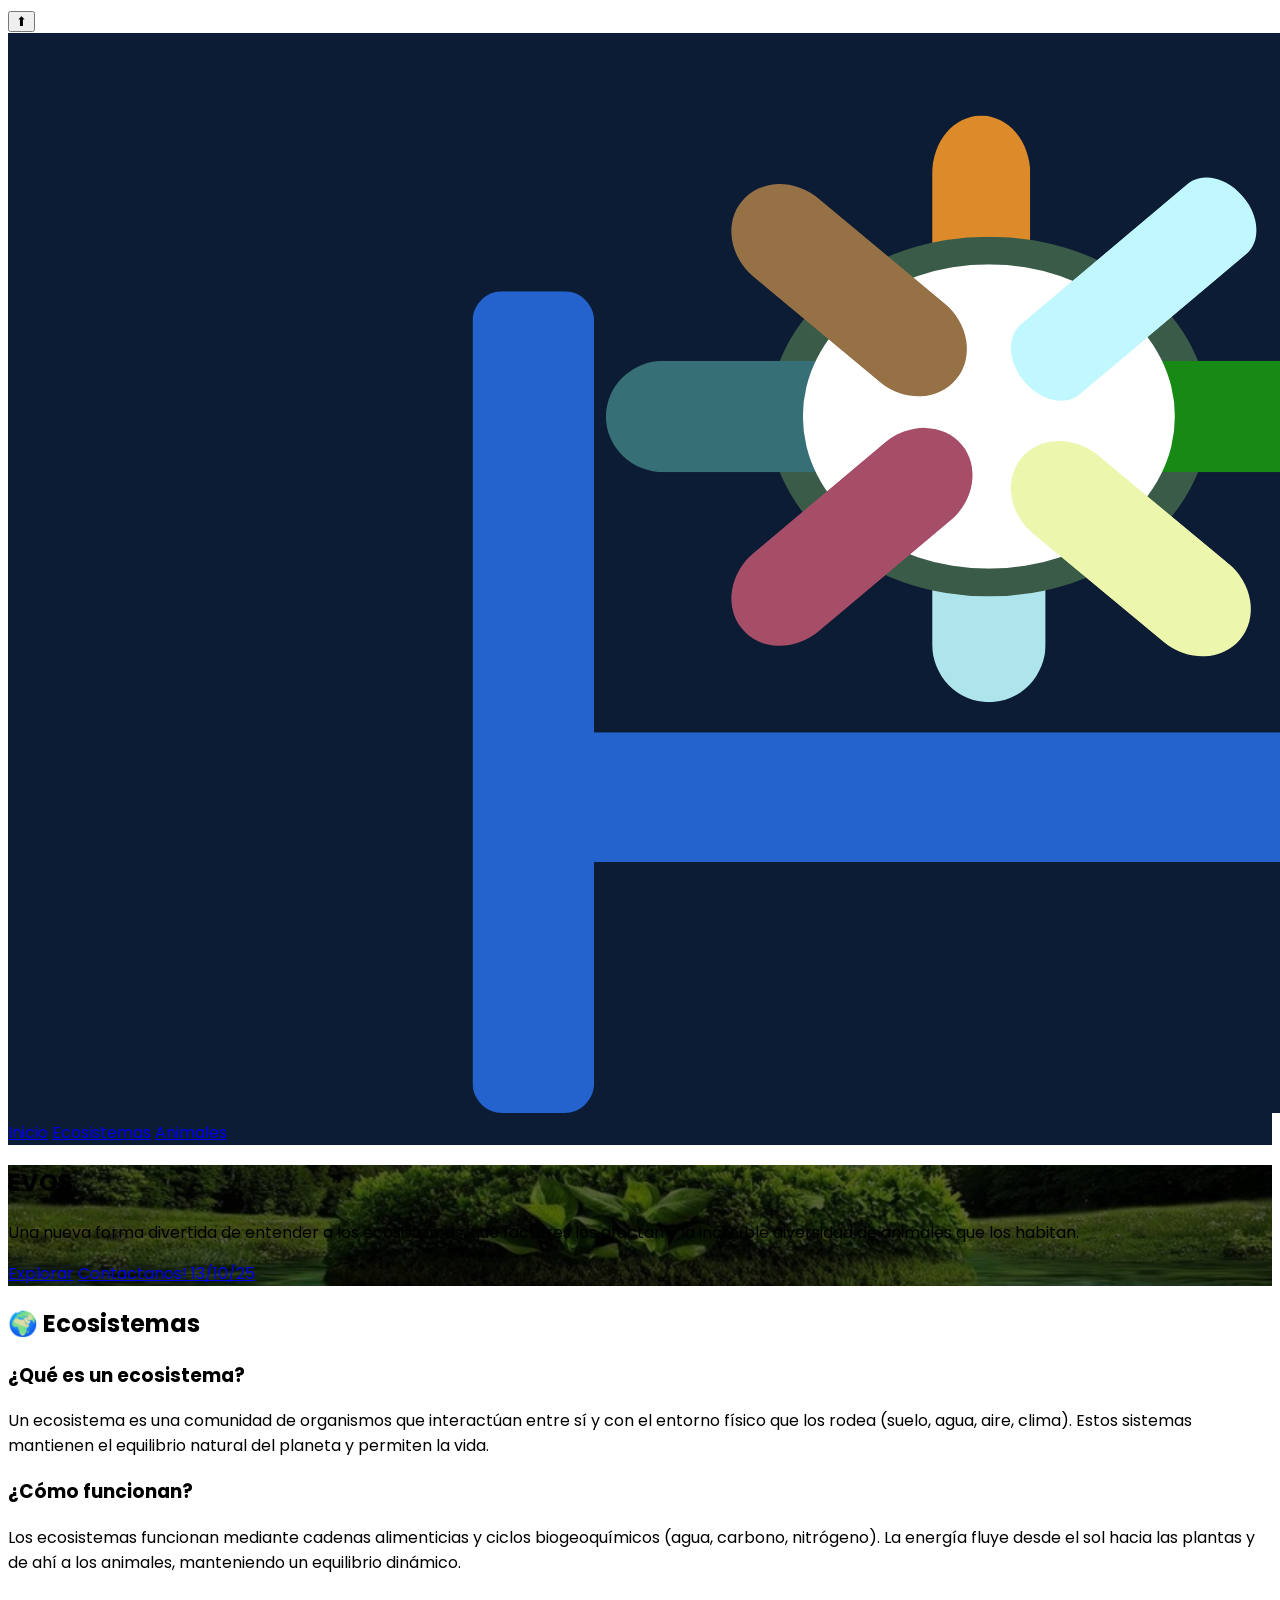
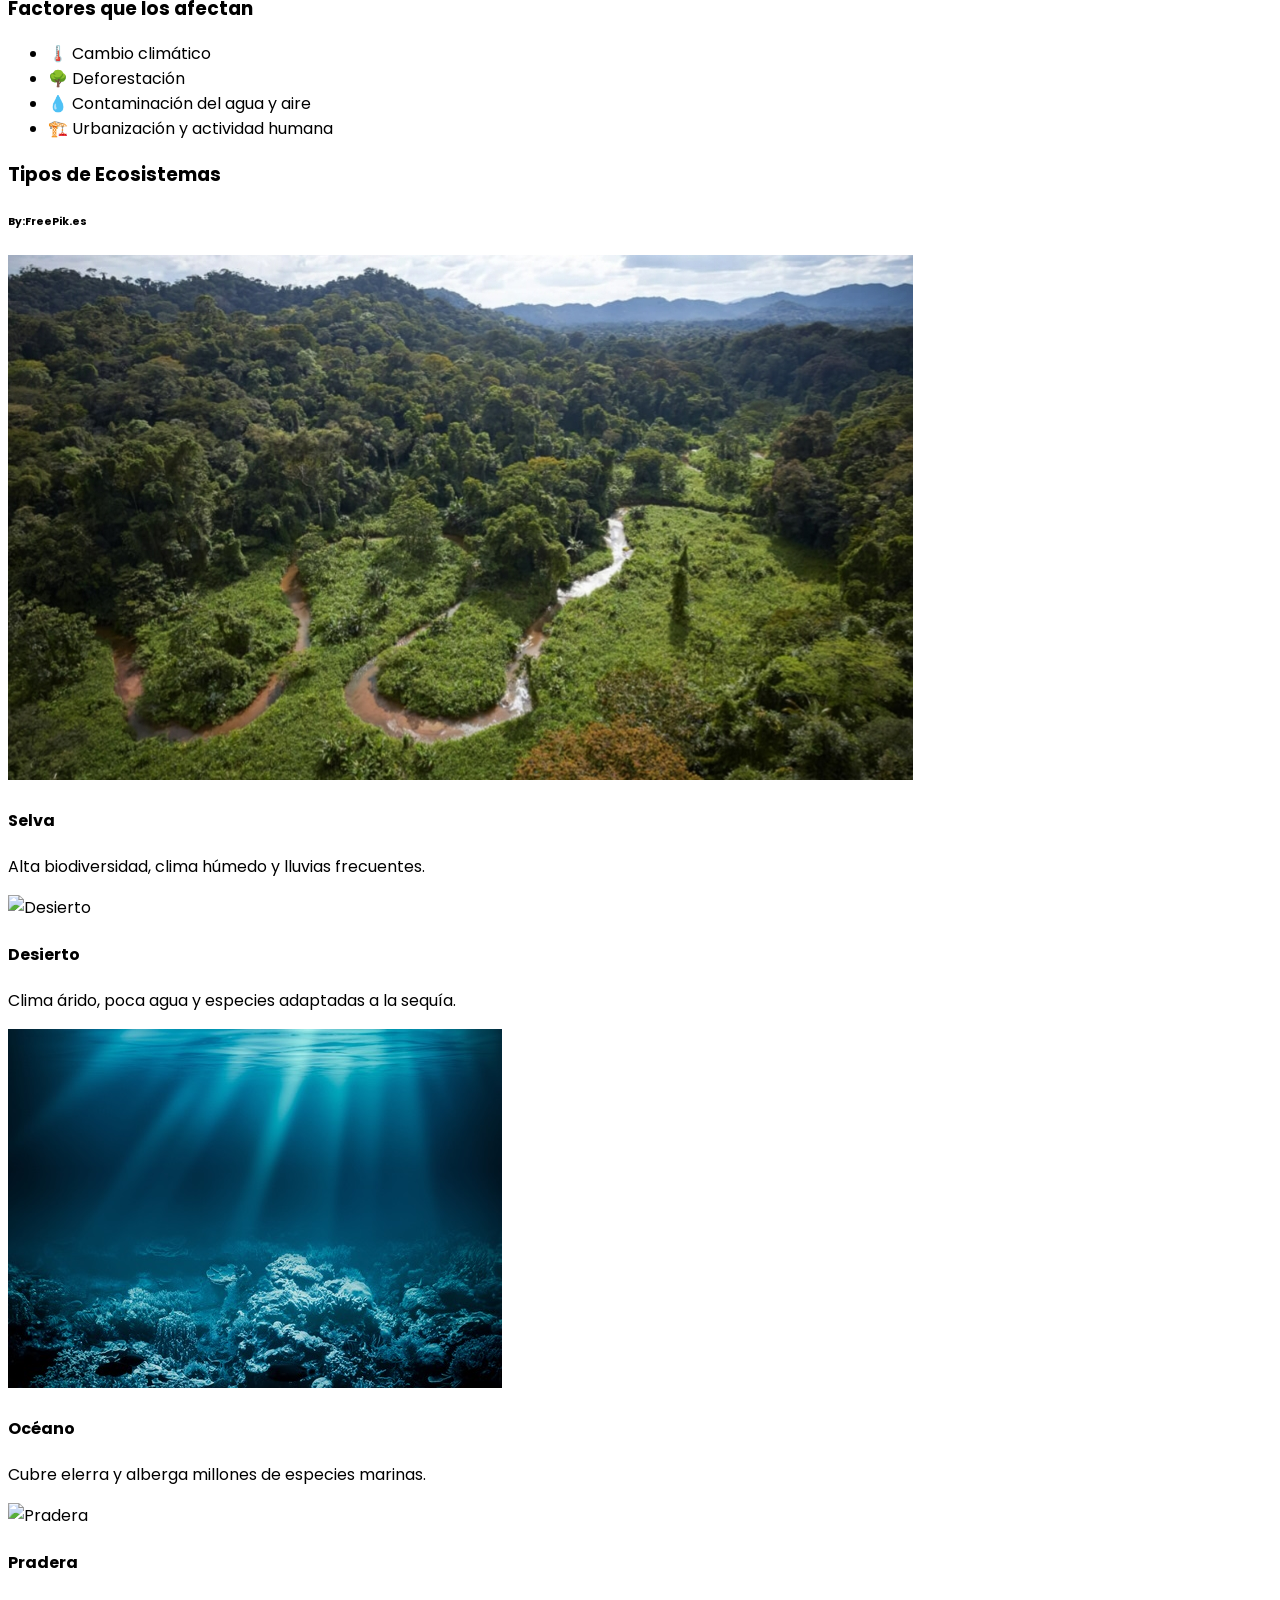
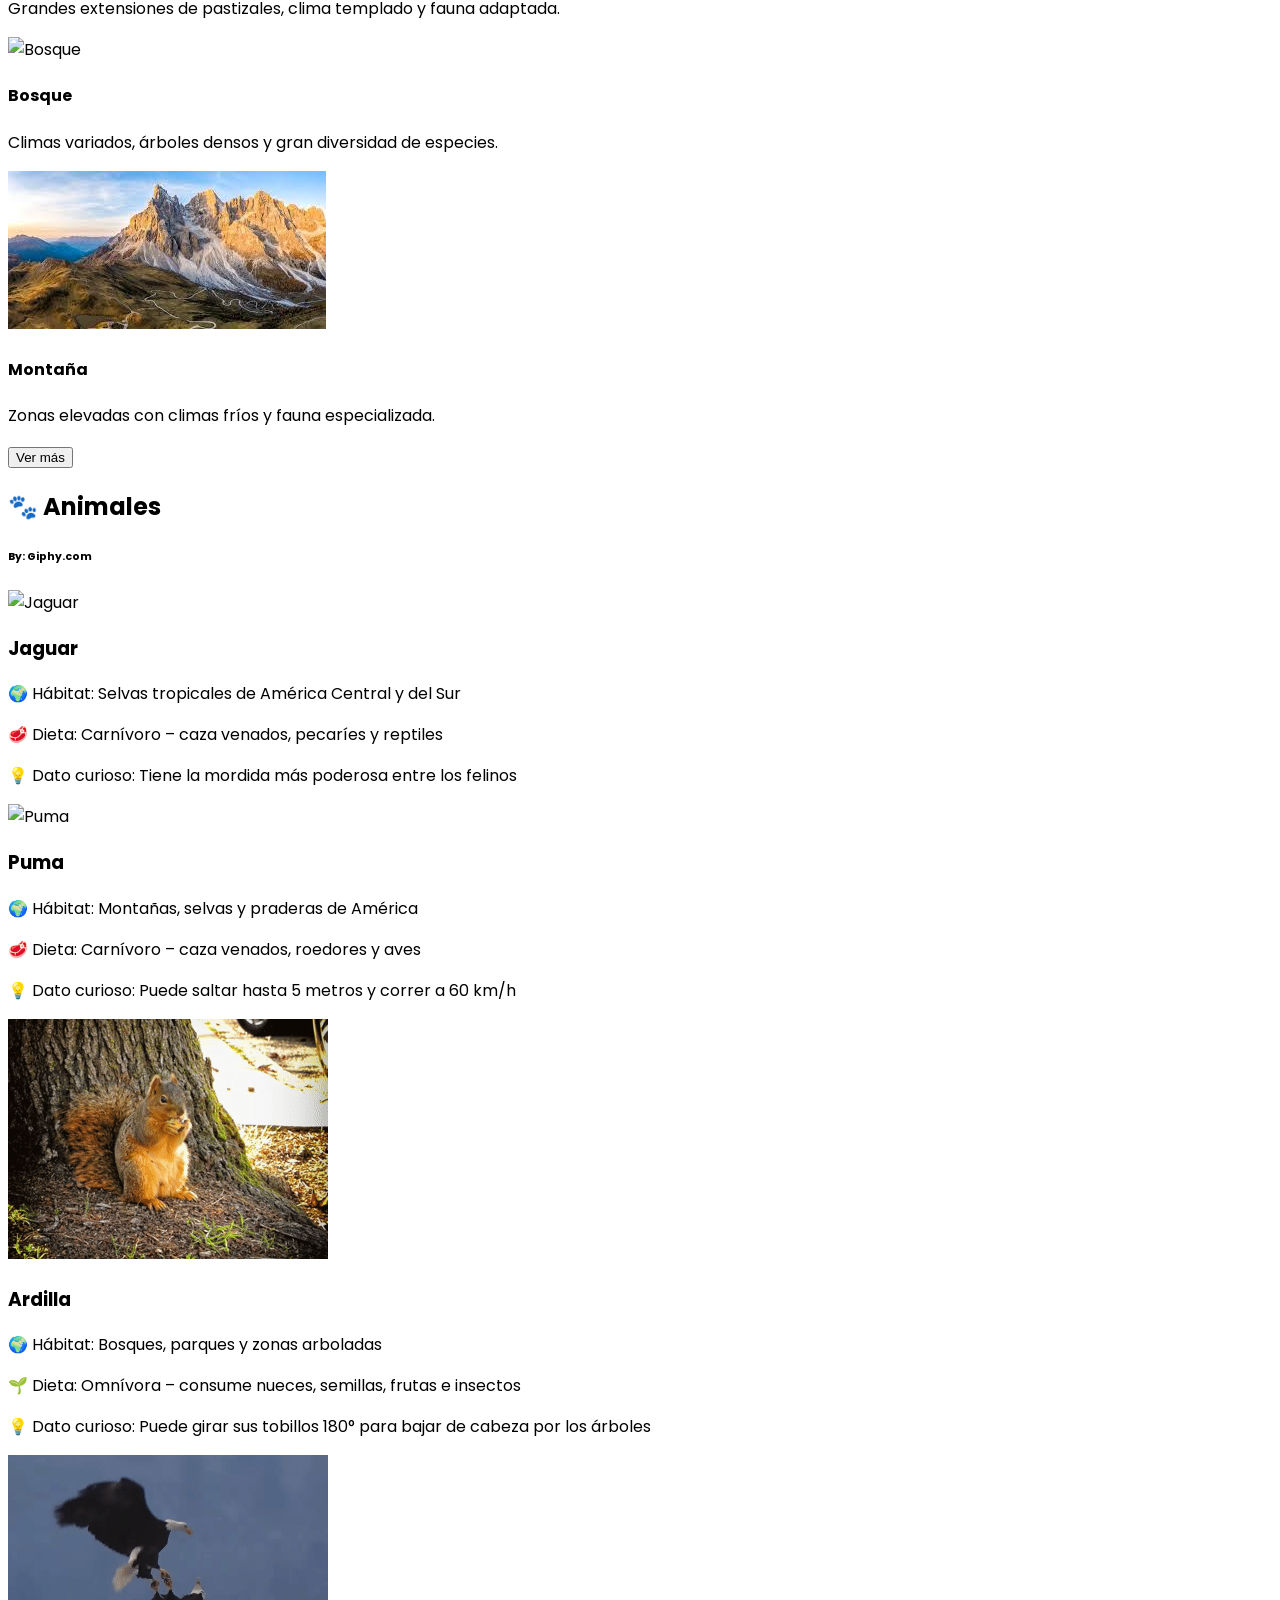
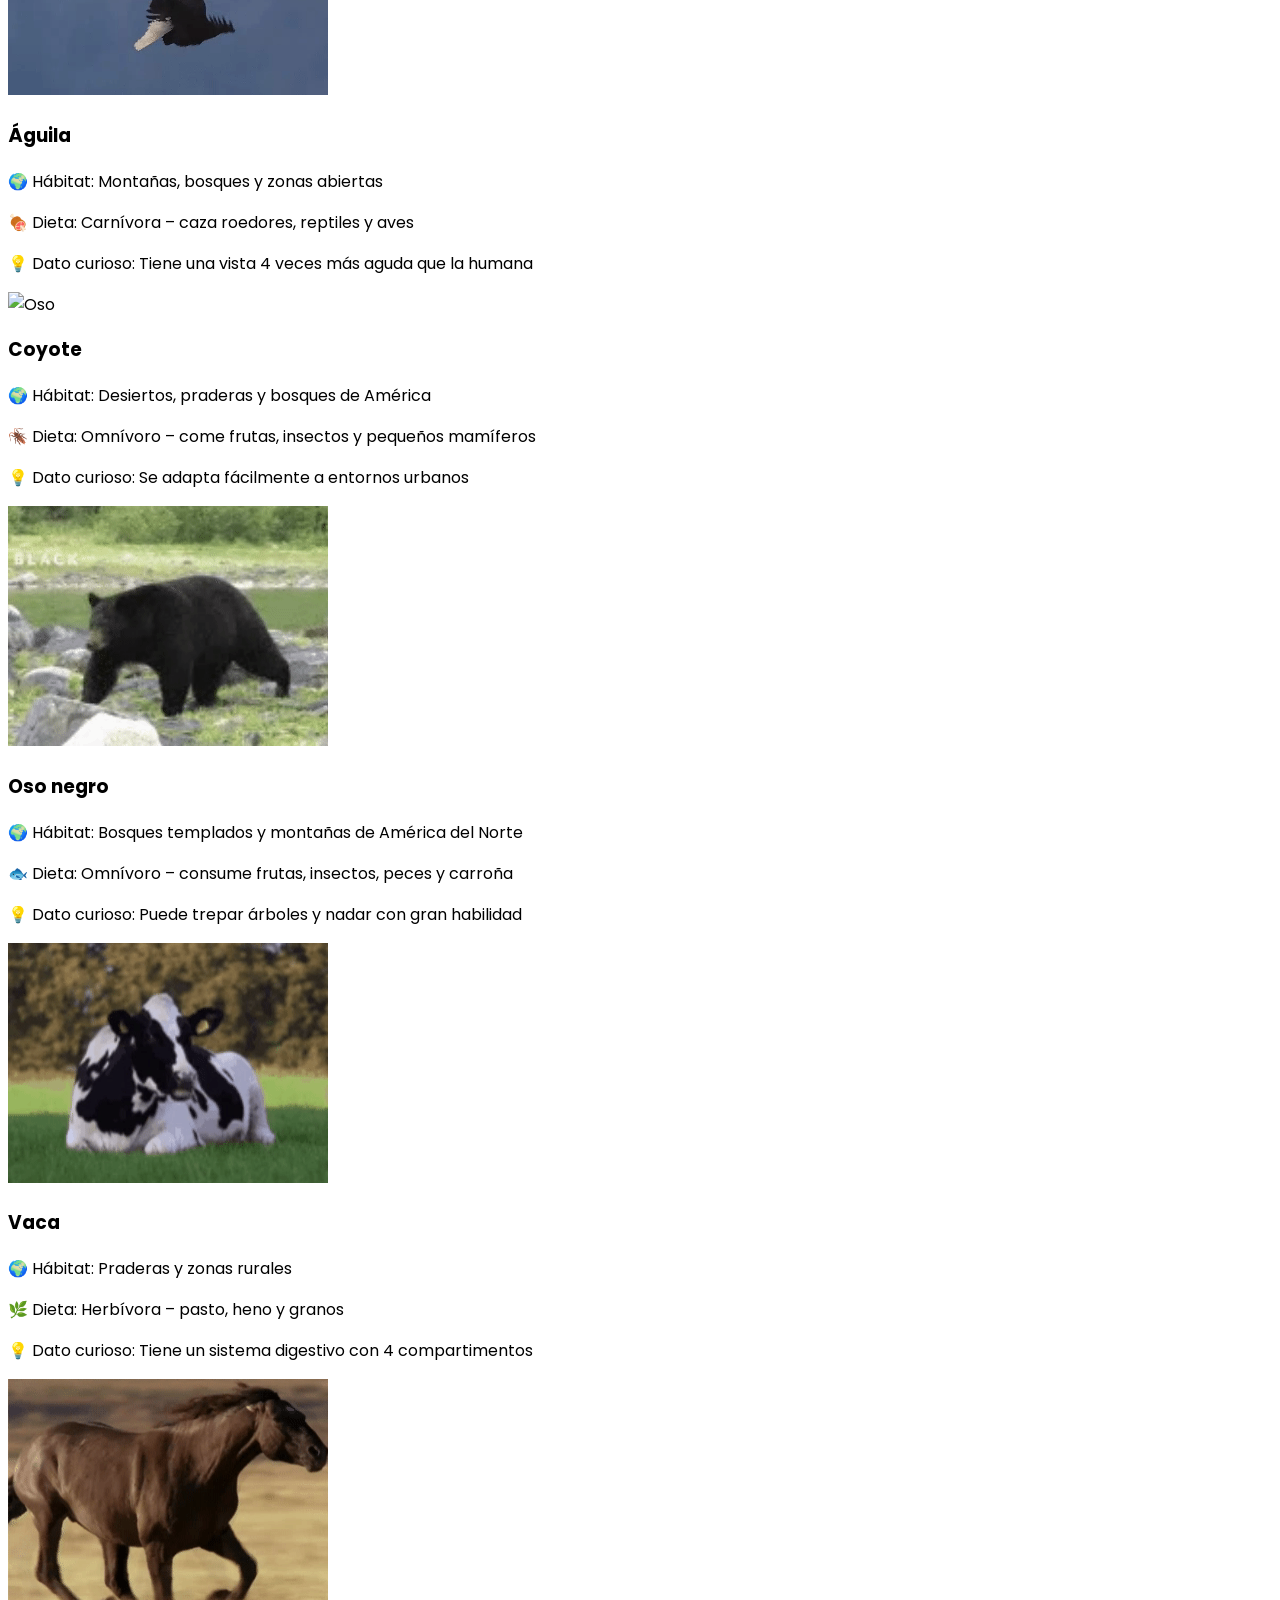
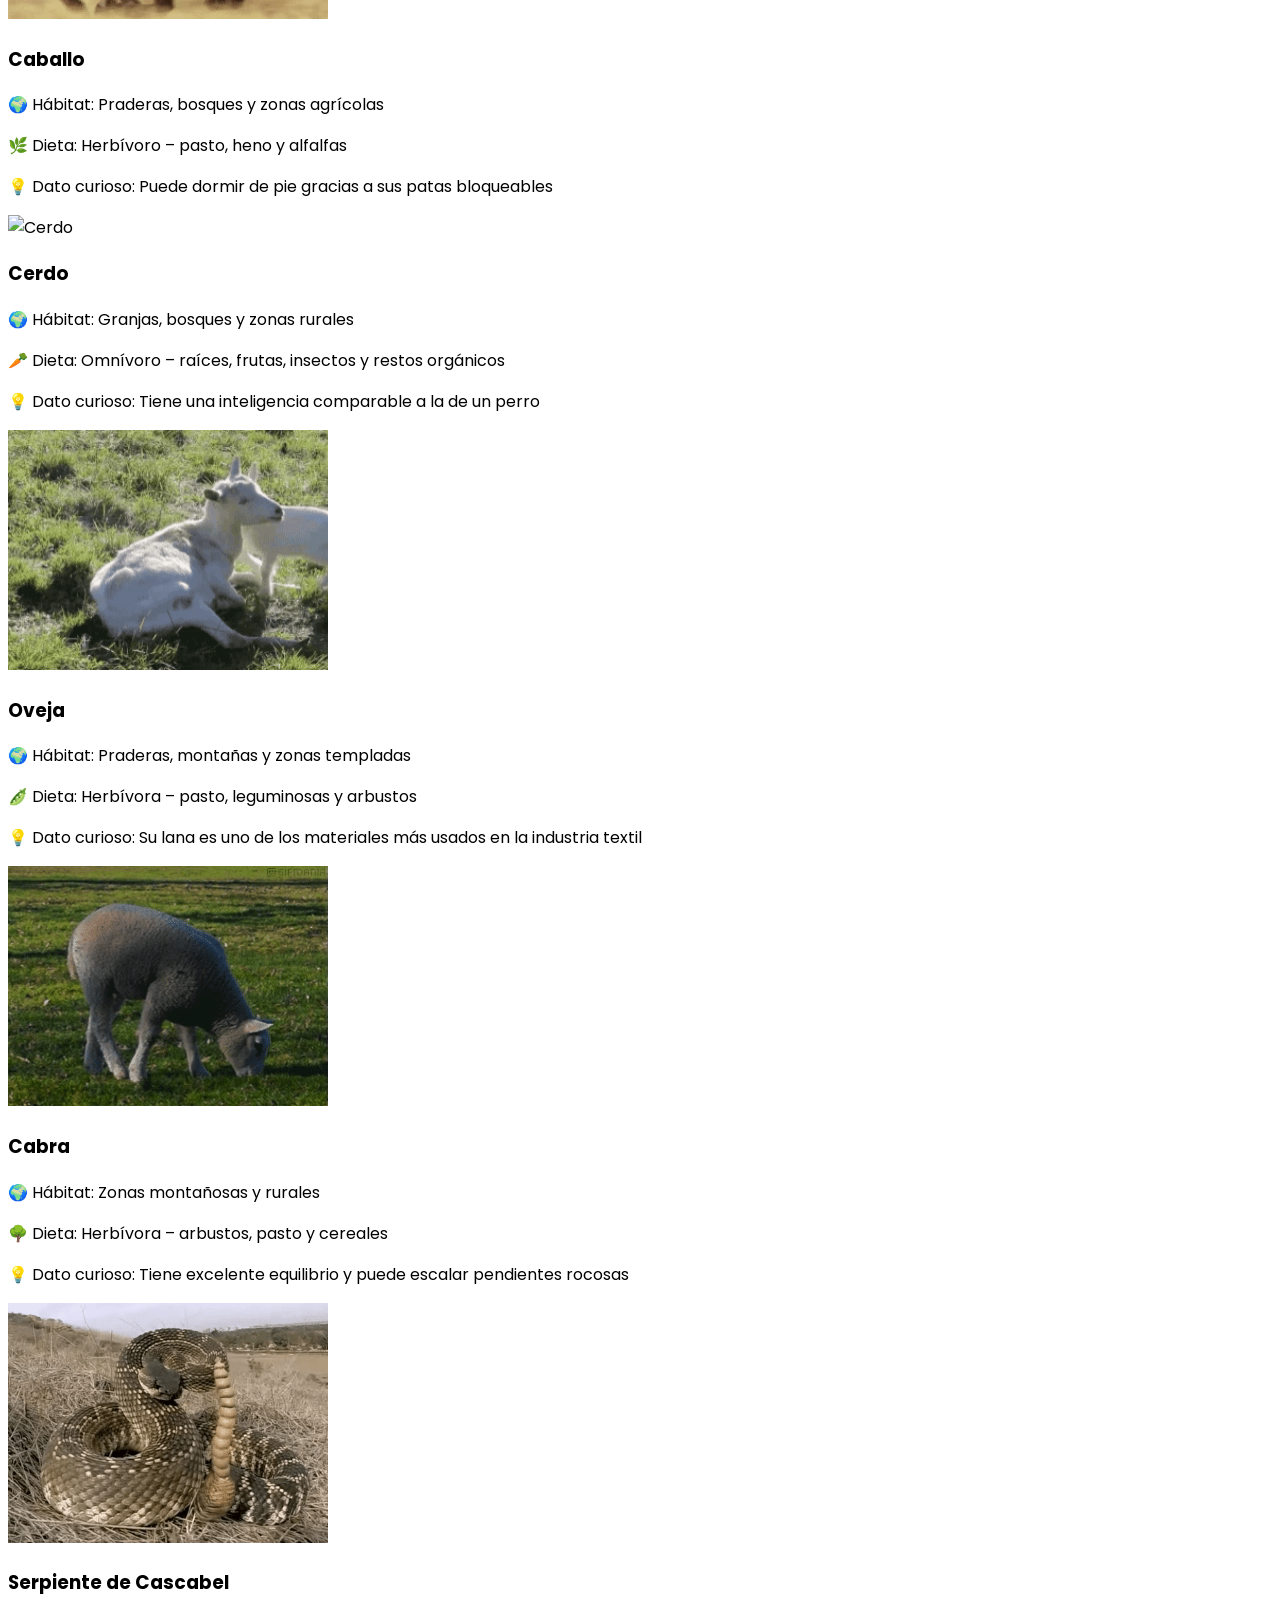
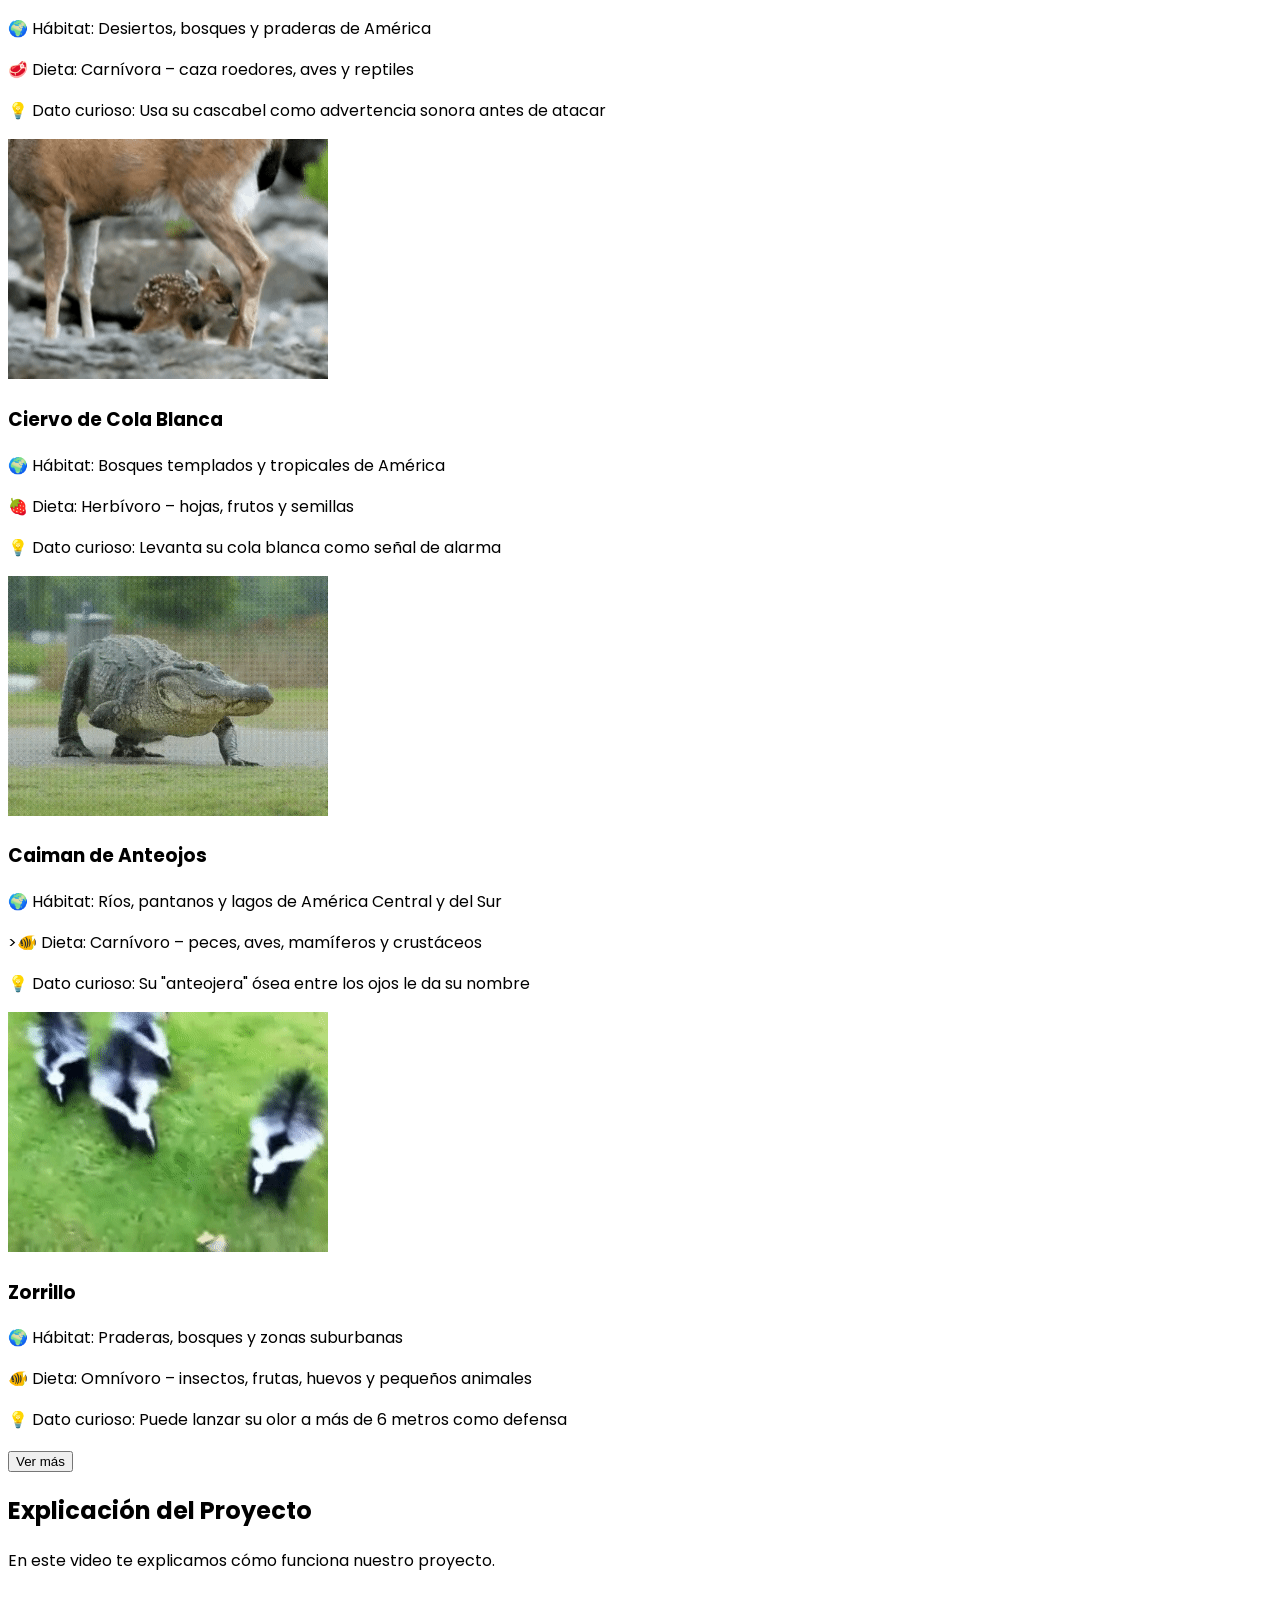
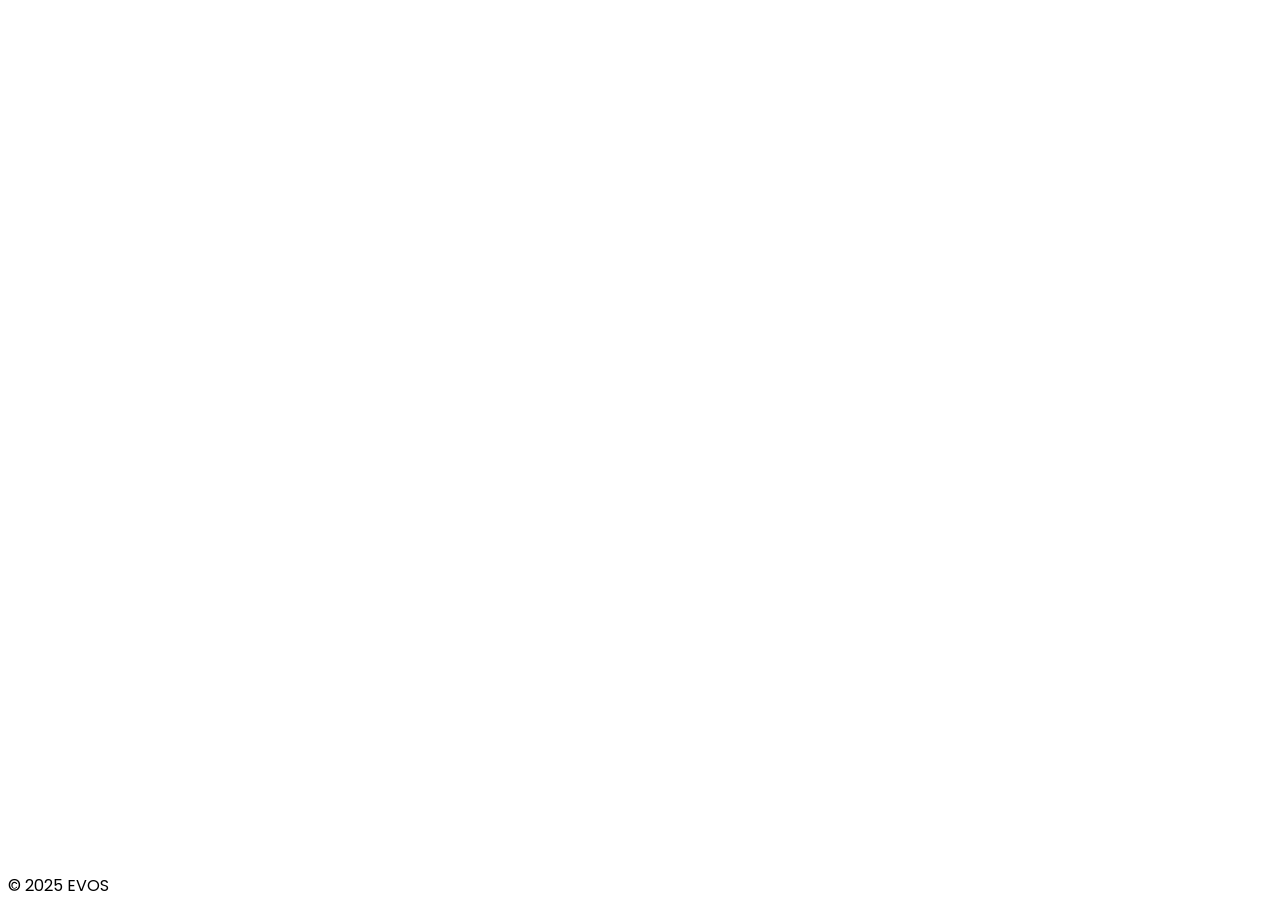
==== commit 353026b6: "Revert commit c760b63: Undo changes from c760b63c1ebb8fe9a8df4955b8f8a12dfa272c01" ====
--- a/index.html
+++ b/index.html
@@ -1,241 +1,385 @@
-<!DOCTYPE html>
-<html lang="es">
-<head>
-    <meta charset="UTF-8">
-    <meta name="viewport" content="width=device-width, initial-scale=1.0">
-    <title>BlackGrid - Agencia de Diseño Web Profesional</title>
-    <link rel="stylesheet" href="styles.css">
-</head>
-<body>
-    <div class="page-wrapper">
-        <!-- Header -->
-        <header class="header">
-            <div class="header-content">
-                <div class="logo-container">
-                    <img id="logo" class="logo" src="Resources/LogoWhitemode.png" alt="BlackGrid logo">
-                    <span class="logo-text">BlackGrid</span>
-                </div>
-                
-                <!-- Navegación Principal -->
-                <nav class="nav-menu">
-                    <a href="index.html" class="nav-link active">Página Principal</a>
-                    <a href="gallery.html" class="nav-link">Galería Web</a>
-                </nav>
-                
-                <button class="theme-toggle" id="themeToggle" aria-label="Cambiar tema">
-                    <span class="theme-icon">🌙</span>
-                </button>
-            </div>
-        </header>
-
-        <!-- Hero Section -->
-        <section class="hero">
-            <div class="hero-content">
-                <h1 class="hero-title">
-                    Páginas Web que
-                    <span class="highlight">Generan Resultados</span>
-                </h1>
-                <p class="hero-subtitle">Diseño moderno, rendimiento excepcional y experiencia de usuario inmejorable</p>
-                <a href="gallery.html" class="cta-button cta-hero">Conoce Nuestro Trabajo</a>
-            </div>
-        </section>
-
-        <!-- About Section -->
-        <section class="about">
-            <div class="about-container">
-                <h2 class="section-title">Sobre Nosotros</h2>
-                <div class="about-content">
-                    <div class="about-text">
-                        <h3 class="about-subtitle">De un Proyecto a una Agencia Digital Completa</h3>
-                        <p>BlackGrid nació como un ambicioso proyecto en el CBTis 168 de Aguascalientes, donde un estudiante apasionado por el diseño web decidieron crear algo extraordinario. Lo que comenzó como una idea en los pasillos de la escuela se transformó en una agencia profesional de diseño web y desarrollo digital.</p>
-                        
-                        <p>Hoy, años después, hemos evolucionado manteniendo los valores fundamentales que nos caracterizaban desde el inicio: innovación, dedicación y excelencia. Nuestro equipo está compuesto por semi-profesionales con experiencia en la industria, pero nunca olvidamos nuestras raíces ni el espíritu emprendedor que movió a comenzar.</p>
-                        
-                        <p>Cada proyecto que asumimos lo tratamos con el mismo entusiasmo y cuidado que aquel primer proyecto en el CBTis. Creemos que la tecnología y el diseño deben servir para transformar negocios y crear experiencias memorables. Nuestro objetivo es ser más que una agencia: somos tu socio en la transformación digital.</p>
-                        
-                        <div class="about-stats">
-                            <div class="stat">
-                                <h4 class="stat-number">3</h4>
-                                <p class="stat-label">Proyectos Iniciales</p>
-                            </div>
-                            <div class="stat">
-                                <h4 class="stat-number">100%</h4>
-                                <p class="stat-label">Clientes Satisfechos</p>
-                            </div>
-                        </div>
-                    </div>
-                </div>
-            </div>
-        </section>
-
-        <!-- Carousel Section -->
-        <section class="carousel-section">
-            <h2 class="section-title">Nuestras Soluciones</h2>
-            
-            <div class="carousel-container">
-                <button class="carousel-arrow prev" id="prevBtn" aria-label="Anterior">
-                    <svg viewBox="0 0 24 24" width="24" height="24" stroke="currentColor" fill="none">
-                        <polyline points="15 18 9 12 15 6"></polyline>
-                    </svg>
-                </button>
-
-                <div class="carousel-wrapper">
-                    <div class="carousel" id="carousel">
-                        <div class="carousel-slide" style="background-image: url('Resources/Ad0.png')"></div>
-                        <div class="carousel-slide" style="background-image: url('Resources/Ad1.png')"></div>
-                        <div class="carousel-slide" style="background-image: url('Resources/Ad2.png')"></div>
-                        <div class="carousel-slide" style="background-image: url('Resources/Ad3.png')"></div>
-                        <div class="carousel-slide" style="background-image: url('Resources/Ad4.png')"></div>
-                    </div>
-                </div>
-
-                <button class="carousel-arrow next" id="nextBtn" aria-label="Siguiente">
-                    <svg viewBox="0 0 24 24" width="24" height="24" stroke="currentColor" fill="none">
-                        <polyline points="9 18 15 12 9 6"></polyline>
-                    </svg>
-                </button>
-            </div>
-
-            <!-- Carousel Indicators -->
-            <div class="carousel-indicators" id="indicators">
-                <button class="indicator active" data-slide="0" aria-label="Ir a slide 1"></button>
-                <button class="indicator" data-slide="1" aria-label="Ir a slide 2"></button>
-                <button class="indicator" data-slide="2" aria-label="Ir a slide 3"></button>
-                <button class="indicator" data-slide="3" aria-label="Ir a slide 4"></button>
-                <button class="indicator" data-slide="4" aria-label="Ir a slide 5"></button>
-            </div>
-        </section>
-
-        <!-- Features Section -->
-        <section class="features">
-            <h2 class="section-title">¿Por qué elegirnos?</h2>
-            
-            <div class="features-grid">
-                <div class="feature-card" data-description="Implementamos protocolos de seguridad de nivel empresarial con encriptación end-to-end. Nuestros servidores están certificados al ser hosteados con herramientas de seguridad de Microsoft. Protegemos tus datos y los de tus usuarios con los estándares más rigurosos.">
-                    <div class="feature-icon">
-                        <svg viewBox="0 0 24 24" width="48" height="48" stroke="currentColor" fill="none" stroke-width="1.5">
-                            <path d="M12 2L2 7v10c0 5.55 3.84 10.74 9 12 5.16-1.26 9-6.45 9-12V7l-10-5z"></path>
-                        </svg>
-                    </div>
-                    <h3>Seguridad</h3>
-                    <p>Protección de datos y encriptación de nivel empresarial</p>
-                </div>
-
-                <div class="feature-card" data-description="Nuestros sitios web cargan en menos de 2 segundos. Utilizamos técnicas avanzadas de optimización, compresión de imágenes, caché inteligente y CDN global. Cada milisegundo importa para convertir visitantes en clientes valiosos.">
-                    <div class="feature-icon">
-                        <svg viewBox="0 0 24 24" width="48" height="48" stroke="currentColor" fill="none" stroke-width="1.5">
-                            <circle cx="12" cy="12" r="1"></circle>
-                            <path d="M12 1v6m0 6v6M4.22 4.22l4.24 4.24m3.08 3.08l4.24 4.24M1 12h6m6 0h6m-17.78 7.78l4.24-4.24m3.08-3.08l4.24-4.24"></path>
-                        </svg>
-                    </div>
-                    <h3>Velocidad</h3>
-                    <p>Optimización extrema para carga rápida en todos los dispositivos</p>
-                </div>
-
-                <div class="feature-card" data-description="Todos nuestros diseños se adaptan perfectamente a cualquier pantalla. Probamos en más de 10 dispositivos diferentes para garantizar la mejor experiencia. Tu sitio se verá increíble en móviles, tablets y desktops.">
-                    <div class="feature-icon">
-                        <svg viewBox="0 0 24 24" width="48" height="48" stroke="currentColor" fill="none" stroke-width="1.5">
-                            <rect x="2" y="7" width="20" height="15" rx="2" ry="2"></rect>
-                            <path d="M16 4H8a2 2 0 0 0-2 2v2h12V6a2 2 0 0 0-2-2z"></path>
-                        </svg>
-                    </div>
-                    <h3>Responsive</h3>
-                    <p>Perfecta adaptación en móvil, tablet y escritorio</p>
-                </div>
-
-                <div class="feature-card" data-description="Optimizamos cada aspecto técnico para buscadores. Desde estructura JSON-LD hasta velocidad de carga, sitemap dinámico y backlinks de calidad. Tus clientes te encontrarán en Google desde el primer mes.">
-                    <div class="feature-icon">
-                        <svg viewBox="0 0 24 24" width="48" height="48" stroke="currentColor" fill="none" stroke-width="1.5">
-                            <polyline points="22 12 18 12 15 21 9 3 6 12 2 12"></polyline>
-                        </svg>
-                    </div>
-                    <h3>SEO Optimizado</h3>
-                    <p>Posicionamiento en buscadores desde el primer día</p>
-                </div>
-
-                <div class="feature-card" data-description="Nuestro equipo tiene años combinados en diseño y desarrollo web. Hemos creado proyectos exitosos de todos los tamaños a nivel nacional. Tu éxito es nuestra prioridad.">
-                    <div class="feature-icon">
-                        <svg viewBox="0 0 24 24" width="48" height="48" stroke="currentColor" fill="none" stroke-width="1.5">
-                            <path d="M17 21v-2a4 4 0 0 0-4-4H5a4 4 0 0 0-4 4v2"></path>
-                            <circle cx="9" cy="7" r="4"></circle>
-                            <path d="M23 21v-2a4 4 0 0 0-3-3.87"></path>
-                            <path d="M16 3.13a4 4 0 0 1 0 7.75"></path>
-                        </svg>
-                    </div>
-                    <h3>Equipo Experto</h3>
-                    <p>Profesionales certificados con años de experiencia en la industria</p>
-                </div>
-
-                <div class="feature-card" data-description="Te asesoramos en cada paso del camino. Desde la estrategia inicial hasta el lanzamiento con recomendaciones y soporte continuo. Disponibles 24/7 (pero dormimos), para responder tus preguntas y optimizar tu presencia digital.">
-                    <div class="feature-icon">
-                        <svg viewBox="0 0 24 24" width="48" height="48" stroke="currentColor" fill="none" stroke-width="1.5">
-                            <path d="M21 15a2 2 0 0 1-2 2H7l-4 4V5a2 2 0 0 1 2-2h14a2 2 0 0 1 2 2z"></path>
-                        </svg>
-                    </div>
-                    <h3>Soporte 24/7</h3>
-                    <p>Asesoramiento continuo y resolución rápida de cualquier inconveniente</p>
-                </div>
-            </div>
-        </section>
-
-        <!-- Modal Expandible -->
-        <div class="feature-modal" id="featureModal">
-            <div class="modal-overlay" id="modalOverlay"></div>
-            <div class="modal-content">
-                <button class="modal-close" id="modalClose">
-                    <svg viewBox="0 0 24 24" width="24" height="24" stroke="currentColor" fill="none" stroke-width="2">
-                        <line x1="18" y1="6" x2="6" y2="18"></line>
-                        <line x1="6" y1="6" x2="18" y2="18"></line>
-                    </svg>
-                </button>
-                <div class="modal-header">
-                    <div class="modal-icon" id="modalIcon"></div>
-                    <h2 id="modalTitle"></h2>
-                </div>
-                <p id="modalDescription"></p>
-                <div class="modal-footer">
-                    <button class="cta-button" id="contactBtn">Más información</button>
-                </div>
-            </div>
-        </div>
-
-        <!-- CTA Section -->
-        <section class="cta-section">
-            <div class="cta-content">
-                <h2>Listo para transformar tu negocio digital</h2>
-                <p>Contacta con nosotros hoy y obtén una consulta gratuita</p>
-                <button class="cta-button large" id="whatsappCTA">Comenzar Ahora</button>
-            </div>
-        </section>
-
-        <!-- Footer -->
-        <footer class="footer">
-            <div class="footer-content">
-                <div class="footer-section">
-                    <h4>BlackGrid</h4>
-                    <p>Agencia especializada en diseño web y desarrollo profesional</p>
-                </div>
-                <div class="footer-section">
-                    <h4>Enlaces</h4>
-                    <ul>
-                        <li><a href="#inicio">Inicio</a></li>
-                        <li><a href="#servicios">Servicios</a></li>
-                        <li><a href="#contacto">Contacto</a></li>
-                    </ul>
-                </div>
-                <div class="footer-section">
-                    <h4>Síguenos</h4>
-                    <div class="social-links">
-                        <a href="https://instagram.com/blackgridweb" target="_blank" aria-label="Instagram">📷 @blackgridweb</a>
-                    </div>
-                </div>
-            </div>
-            <div class="footer-bottom">
-                <p>&copy; 2026 BlackGrid. Todos los derechos reservados.</p>
-            </div>
-        </footer>
-    </div>
-
-    <script src="script.js"></script>
-</body>
-</html>
+<!DOCTYPE html>
+<html lang="es">
+<head>
+  <meta charset="UTF-8">
+  <title>EVOS: Ecosistemas Vida Organizacion y Sustentabilidad</title>
+  <script src="https://cdn.tailwindcss.com"></script>
+  <link href="https://fonts.googleapis.com/css2?family=Poppins:wght@400;600;700&display=swap" rel="stylesheet">
+    <style>
+  body {
+    font-family: 'Poppins', sans-serif;
+    scroll-behavior: smooth;
+  }
+</style>
+  <!-- AOS CSS -->
+  <link href="https://cdnjs.cloudflare.com/ajax/libs/aos/2.3.4/aos.css" rel="stylesheet">
+  <style>
+    body { font-family: 'Poppins', sans-serif; }
+  </style>
+</head>
+<!-- Botón Ir arriba -->
+<button id="btnArriba" 
+  class="hidden fixed bottom-6 right-6 bg-teal-600 text-white p-3 rounded-full shadow-lg hover:bg-teal-700 transition transform hover:scale-110 z-50">
+  ⬆
+</button>
+
+<script>
+  const btnArriba = document.getElementById("btnArriba");
+
+  // Mostrar/ocultar botón al hacer scroll
+  window.addEventListener("scroll", () => {
+    if (window.scrollY > 300) {
+      btnArriba.classList.remove("hidden");
+    } else {
+      btnArriba.classList.add("hidden");
+    }
+  });
+
+  // Volver arriba con animación
+  btnArriba.addEventListener("click", () => {
+    window.scrollTo({ top: 0, behavior: "smooth" });
+  });
+</script>
+<body class="flex flex-col min-h-screen bg-gray-50 text-gray-800">
+
+  <!-- Navbar -->
+  <nav class="text-white" style="background-color: #0c1c34;">
+    <div class="max-w-6xl mx-auto px-6 py-4 flex justify-between items-center">
+      <a href="#inicio">
+        <img src="img/logo.png" alt="logo" class="h-12">
+      </a>
+      <div class="space-x-6 hidden md:flex">
+        <a href="#inicio" class="hover:text-teal-600 font-medium">Inicio</a>
+        <a href="#ecosistemas" class="hover:text-teal-600 font-medium">Ecosistemas</a>
+        <a href="#animales" class="hover:text-teal-600 font-medium">Animales</a>
+      </div>
+    </div>
+  </nav>
+
+  <!-- Main Content -->
+  <main class="flex-grow">
+
+    <!-- Hero Section -->
+    <section id="inicio" class="text-white min-h-screen flex items-center justify-center text-center px-6 relative"
+             style="background: url('img/fondo_inicio.png') no-repeat center center; background-size: cover;">
+      <div class="absolute inset-0 bg-black bg-opacity-20"></div>
+      <div class="relative z-10 flex flex-col items-center gap-4" data-aos="fade-up">
+        <h1 class="text-5xl md:text-6xl font-bold mb-6">EVOS</h1>
+        <p class="text-lg md:text-xl mb-8 max-w-2xl mx-auto">
+          Una nueva forma divertida de entender a los ecosistemas, qué factores los afectan y la increíble diversidad de animales que los habitan.
+        </p>
+        <a href="#ecosistemas" class="bg-white text-teal-600 px-6 py-3 rounded-full font-semibold shadow-lg hover:bg-gray-200 transition">Explorar</a>
+        <a href="archivos/mi_archivo.pdf" download class="bg-teal-600 text-white px-6 py-3 rounded-full font-semibold shadow-lg hover:bg-teal-700 transition">Contactanos! 13/10/25</a>
+      </div>
+    </section>
+
+    <!-- Ecosistemas -->
+    <section id="ecosistemas" class="max-w-6xl mx-auto py-20 px-6">
+      <h2 class="text-4xl font-bold text-center text-teal-700 mb-12" data-aos="fade-up">🌍 Ecosistemas</h2>
+      
+      <!-- Introducción -->
+      <div class="bg-white rounded-2xl shadow-lg p-8 mb-12" data-aos="fade-up">
+        <h3 class="text-2xl font-semibold mb-4">¿Qué es un ecosistema?</h3>
+        <p class="text-gray-600 leading-relaxed">
+          Un ecosistema es una comunidad de organismos que interactúan entre sí y con el entorno físico 
+          que los rodea (suelo, agua, aire, clima). Estos sistemas mantienen el equilibrio natural del planeta 
+          y permiten la vida.
+        </p>
+      </div>
+
+      <!-- Funcionamiento y factores -->
+      <div class="grid md:grid-cols-2 gap-8 mb-12">
+        <div class="bg-white rounded-2xl shadow-lg p-8" data-aos="fade-right">
+          <h3 class="text-2xl font-semibold mb-4">¿Cómo funcionan?</h3>
+          <p class="text-gray-600 leading-relaxed">
+            Los ecosistemas funcionan mediante cadenas alimenticias y ciclos biogeoquímicos 
+            (agua, carbono, nitrógeno). La energía fluye desde el sol hacia las plantas y de ahí 
+            a los animales, manteniendo un equilibrio dinámico.
+          </p>
+        </div>
+        <div class="bg-white rounded-2xl shadow-lg p-8" data-aos="fade-left">
+          <h3 class="text-2xl font-semibold mb-4">Factores que los afectan</h3>
+          <ul class="list-disc list-inside text-gray-600 leading-relaxed">
+            <li>🌡️ Cambio climático</li>
+            <li>🌳 Deforestación</li>
+            <li>💧 Contaminación del agua y aire</li>
+            <li>🏗️ Urbanización y actividad humana</li>
+          </ul>
+        </div>
+      </div>
+
+      <!-- Tipos de Ecosistemas -->
+      <section class="bg-gray-100 py-20 px-6">
+        <h3 class="text-3xl font-semibold text-center text-teal-700 mb-8" data-aos="fade-up">Tipos de Ecosistemas</h3>
+            <h6 class="text-3xl font-semibold text-center text-teal-700 mb-8" data-aos="fade-up">By:FreePik.es</h6>
+        <div id="ecosistemaGrid" class="grid md:grid-cols-3 gap-8">
+          <!-- Ecosistemas visibles -->
+          <div class="bg-white rounded-2xl shadow-lg overflow-hidden" data-aos="fade-up">
+            <img src="img/SELVA.jpg" alt="Selva" class="w-full h-40 object-cover">
+            <div class="p-6">
+              <h4 class="text-xl font-semibold mb-2">Selva</h4>
+              <p class="text-gray-600">Alta biodiversidad, clima húmedo y lluvias frecuentes.</p>
+            </div>
+          </div>
+          <div class="bg-white rounded-2xl shadow-lg overflow-hidden" data-aos="fade-up" data-aos-delay="100">
+            <img src="img/DESIERTO.jpg" alt="Desierto" class="w-full h-40 object-cover">
+            <div class="p-6">
+              <h4 class="text-xl font-semibold mb-2">Desierto</h4>
+              <p class="text-gray-600">Clima árido, poca agua y especies adaptadas a la sequía.</p>
+            </div>
+          </div>
+          <div class="bg-white rounded-2xl shadow-lg overflow-hidden" data-aos="fade-up" data-aos-delay="200">
+            <img src="img/OCEANO.jpg" alt="Océano" class="w-full h-40 object-cover">
+            <div class="p-6">
+              <h4 class="text-xl font-semibold mb-2">Océano</h4>
+              <p class="text-gray-600">Cubre elerra y alberga millones de especies marinas.</p>
+            </div>
+          </div>
+
+          <!-- Ecosistemas ocultos -->
+          <div class="hidden bg-white rounded-2xl shadow-lg overflow-hidden" data-aos="fade-up" data-aos-delay="300">
+            <img src="img/PRADERA.jpg" alt="Pradera" class="w-full h-40 object-cover">
+            <div class="p-6">
+              <h4 class="text-xl font-semibold mb-2">Pradera</h4>
+              <p class="text-gray-600">Grandes extensiones de pastizales, clima templado y fauna adaptada.</p>
+            </div>
+          </div>
+          <div class="hidden bg-white rounded-2xl shadow-lg overflow-hidden" data-aos="fade-up" data-aos-delay="400">
+            <img src="img/BOSQUE.jpg" alt="Bosque" class="w-full h-40 object-cover">
+            <div class="p-6">
+              <h4 class="text-xl font-semibold mb-2">Bosque</h4>
+              <p class="text-gray-600">Climas variados, árboles densos y gran diversidad de especies.</p>
+            </div>
+          </div>
+          <div class="hidden bg-white rounded-2xl shadow-lg overflow-hidden" data-aos="fade-up" data-aos-delay="500">
+            <img src="img/MONTAÑA.jpg" alt="Montaña" class="w-full h-40 object-cover">
+            <div class="p-6">
+              <h4 class="text-xl font-semibold mb-2">Montaña</h4>
+              <p class="text-gray-600">Zonas elevadas con climas fríos y fauna especializada.</p>
+            </div>
+          </div>
+        </div>
+
+        <div class="text-center mt-8">
+          <button id="verMasEcosBtn" class="bg-teal-600 text-white px-6 py-3 rounded-full font-semibold shadow-lg hover:bg-teal-700 transition">
+            Ver más
+          </button>
+        </div>
+
+        <script>
+          const verMasEcosBtn = document.getElementById('verMasEcosBtn');
+          verMasEcosBtn.addEventListener('click', () => {
+            const extraEcos = document.querySelectorAll('#ecosistemaGrid > div:nth-child(n+4)');
+            extraEcos.forEach(ecos => ecos.classList.toggle('hidden'));
+            verMasEcosBtn.textContent = Array.from(extraEcos).some(ecos => ecos.classList.contains('hidden')) ? "Ver más" : "Ver menos";
+            AOS.refresh(); // Refresca AOS para animar los elementos recién mostrados
+          });
+        </script>
+      </section>
+    </section>
+
+    <!-- Animales -->
+    <section id="animales" class="bg-gray-100 py-20 px-6">
+      <div class="max-w-6xl mx-auto">
+        <h2 class="text-4xl font-bold text-center text-teal-700 mb-12" data-aos="fade-up">🐾 Animales</h2>
+            <h6 class="text-4xl font-bold text-center text-teal-700 mb-12" data-aos="fade-up">By: Giphy.com</h6>
+        <div id="animalGrid" class="grid md:grid-cols-3 gap-8">
+          <!-- Animales visibles -->
+          <div class="animal-card bg-white rounded-2xl shadow-lg overflow-hidden" data-aos="fade-up">
+            <img src="img/tigre.gif" alt="Jaguar" class="w-full h-48 object-cover">
+            <div class="p-6">
+              <h3 class="text-2xl font-semibold mb-2">Jaguar</h3>
+              <p class="text-gray-600 mb-2">🌍 Hábitat: Selvas tropicales de América Central y del Sur</p>
+              <p class="text-gray-600">🥩 Dieta: Carnívoro – caza venados, pecaríes y reptiles</p>
+              <p class="text-gray-600">💡 Dato curioso: Tiene la mordida más poderosa entre los felinos</p>
+            </div>
+          </div>
+          <div class="animal-card bg-white rounded-2xl shadow-lg overflow-hidden" data-aos="fade-up" data-aos-delay="100">
+            <img src="img/puma.gif" alt="Puma" class="w-full h-48 object-cover">
+            <div class="p-6">
+              <h3 class="text-2xl font-semibold mb-2">Puma</h3>
+              <p class="text-gray-600 mb-2">🌍 Hábitat: Montañas, selvas y praderas de América</p>
+              <p class="text-gray-600">🥩 Dieta: Carnívoro – caza venados, roedores y aves</p>
+               <p class="text-gray-600">💡 Dato curioso: Puede saltar hasta 5 metros y correr a 60 km/h</p>
+
+            </div>
+          </div>
+          <div class="animal-card bg-white rounded-2xl shadow-lg overflow-hidden" data-aos="fade-up" data-aos-delay="200">
+            <img src="img/ardilla.gif" alt="Ardilla" class="w-full h-48 object-cover">
+            <div class="p-6">
+              <h3 class="text-2xl font-semibold mb-2">Ardilla</h3>
+              <p class="text-gray-600 mb-2">🌍 Hábitat: Bosques, parques y zonas arboladas</p>
+              <p class="text-gray-600">🌱 Dieta: Omnívora – consume nueces, semillas, frutas e insectos</p>
+              <p class="text-gray-600">💡 Dato curioso: Puede girar sus tobillos 180° para bajar de cabeza por los árboles</p>
+
+            </div>
+          </div>
+
+          <!-- Animales ocultos -->
+          <div class="animal-card hidden bg-white rounded-2xl shadow-lg overflow-hidden" data-aos="fade-up" data-aos-delay="300">
+            <img src="img/aguila.gif" alt="aguila" class="w-full h-48 object-cover">
+            <div class="p-6">
+              <h3 class="text-2xl font-semibold mb-2">Águila</h3>
+              <p class="text-gray-600 mb-2">🌍 Hábitat: Montañas, bosques y zonas abiertas</p>
+              <p class="text-gray-600">🍖 Dieta: Carnívora – caza roedores, reptiles y aves</p>
+                     <p class="text-gray-600">💡 Dato curioso: Tiene una vista 4 veces más aguda que la humana</p>
+            </div>
+          </div>
+          <div class="animal-card hidden bg-white rounded-2xl shadow-lg overflow-hidden" data-aos="fade-up" data-aos-delay="400">
+            <img src="img/Coyote.jpg" alt="Oso" class="w-full h-48 object-cover">
+            <div class="p-6">
+              <h3 class="text-2xl font-semibold mb-2">Coyote</h3>
+              <p class="text-gray-600 mb-2">🌍 Hábitat: Desiertos, praderas y bosques de América</p>
+              <p class="text-gray-600">🪳 Dieta: Omnívoro – come frutas, insectos y pequeños mamíferos</p>
+               <p class="text-gray-600">💡 Dato curioso: Se adapta fácilmente a entornos urbanos</p>
+            </div>
+          </div>
+                    <div class="animal-card hidden bg-white rounded-2xl shadow-lg overflow-hidden" data-aos="fade-up" data-aos-delay="300">
+            <img src="img/oso.gif" alt="Oso Negro" class="w-full h-48 object-cover">
+            <div class="p-6">
+              <h3 class="text-2xl font-semibold mb-2">Oso negro</h3>
+              <p class="text-gray-600 mb-2">🌍 Hábitat: Bosques templados y montañas de América del Norte</p>
+              <p class="text-gray-600">🐟 Dieta: Omnívoro – consume frutas, insectos, peces y carroña</p>
+                     <p class="text-gray-600">💡 Dato curioso: Puede trepar árboles y nadar con gran habilidad</p>
+            </div>
+          </div>
+           <div class="animal-card hidden bg-white rounded-2xl shadow-lg overflow-hidden" data-aos="fade-up" data-aos-delay="300">
+            <img src="img/vaca.gif" alt="Vaca" class="w-full h-48 object-cover">
+            <div class="p-6">
+              <h3 class="text-2xl font-semibold mb-2">Vaca</h3>
+              <p class="text-gray-600 mb-2">🌍 Hábitat: Praderas y zonas rurales</p>
+              <p class="text-gray-600">🌿 Dieta: Herbívora – pasto, heno y granos</p>
+                     <p class="text-gray-600">💡 Dato curioso: Tiene un sistema digestivo con 4 compartimentos</p>
+            </div>
+          </div>
+          <div class="animal-card hidden bg-white rounded-2xl shadow-lg overflow-hidden" data-aos="fade-up" data-aos-delay="300">
+            <img src="img/caballo.gif" alt="Caballo" class="w-full h-48 object-cover">
+            <div class="p-6">
+              <h3 class="text-2xl font-semibold mb-2">Caballo</h3>
+              <p class="text-gray-600 mb-2">🌍 Hábitat: Praderas, bosques y zonas agrícolas</p>
+              <p class="text-gray-600">🌿 Dieta: Herbívoro – pasto, heno y alfalfas</p>
+                     <p class="text-gray-600">💡 Dato curioso: Puede dormir de pie gracias a sus patas bloqueables</p>
+            </div>
+          </div>
+          <div class="animal-card hidden bg-white rounded-2xl shadow-lg overflow-hidden" data-aos="fade-up" data-aos-delay="300">
+            <img src="img/cerdo.gif" alt="Cerdo" class="w-full h-48 object-cover">
+            <div class="p-6">
+              <h3 class="text-2xl font-semibold mb-2">Cerdo</h3>
+              <p class="text-gray-600 mb-2">🌍 Hábitat: Granjas, bosques y zonas rurales</p>
+              <p class="text-gray-600">🥕 Dieta: Omnívoro – raíces, frutas, insectos y restos orgánicos</p>
+                     <p class="text-gray-600">💡 Dato curioso: Tiene una inteligencia comparable a la de un perro</p>
+            </div>
+          </div>
+            <div class="animal-card hidden bg-white rounded-2xl shadow-lg overflow-hidden" data-aos="fade-up" data-aos-delay="300">
+            <img src="img/oveja.gif" alt="Oveja" class="w-full h-48 object-cover">
+            <div class="p-6">
+              <h3 class="text-2xl font-semibold mb-2">Oveja</h3>
+              <p class="text-gray-600 mb-2">🌍 Hábitat: Praderas, montañas y zonas templadas</p>
+              <p class="text-gray-600">🫛 Dieta: Herbívora – pasto, leguminosas y arbustos</p>
+                     <p class="text-gray-600">💡 Dato curioso: Su lana es uno de los materiales más usados en la industria textil</p>
+            </div>
+          </div>
+            <div class="animal-card hidden bg-white rounded-2xl shadow-lg overflow-hidden" data-aos="fade-up" data-aos-delay="300">
+            <img src="img/cabra.gif" alt="Cabra" class="w-full h-48 object-cover">
+            <div class="p-6">
+              <h3 class="text-2xl font-semibold mb-2">Cabra</h3>
+              <p class="text-gray-600 mb-2">🌍 Hábitat: Zonas montañosas y rurales</p>
+              <p class="text-gray-600">🌳 Dieta: Herbívora – arbustos, pasto y cereales</p>
+                     <p class="text-gray-600">💡 Dato curioso: Tiene excelente equilibrio y puede escalar pendientes rocosas</p>
+            </div>
+          </div>
+          <div class="animal-card hidden bg-white rounded-2xl shadow-lg overflow-hidden" data-aos="fade-up" data-aos-delay="300">
+            <img src="img/SerpienteC.gif" alt="Serpiente de Cascabel" class="w-full h-48 object-cover">
+            <div class="p-6">
+              <h3 class="text-2xl font-semibold mb-2">Serpiente de Cascabel</h3>
+              <p class="text-gray-600 mb-2">🌍 Hábitat: Desiertos, bosques y praderas de América</p>
+              <p class="text-gray-600">🥩 Dieta: Carnívora – caza roedores, aves y reptiles</p>
+                     <p class="text-gray-600">💡 Dato curioso: Usa su cascabel como advertencia sonora antes de atacar</p>
+            </div>
+          </div>
+          <div class="animal-card hidden bg-white rounded-2xl shadow-lg overflow-hidden" data-aos="fade-up" data-aos-delay="300">
+            <img src="img/Ciervo.gif" alt="Ciervo de Cola Blanca" class="w-full h-48 object-cover">
+            <div class="p-6">
+              <h3 class="text-2xl font-semibold mb-2">Ciervo de Cola Blanca</h3>
+              <p class="text-gray-600 mb-2">🌍 Hábitat: Bosques templados y tropicales de América</p>
+              <p class="text-gray-600">🍓 Dieta: Herbívoro – hojas, frutos y semillas</p>
+                     <p class="text-gray-600">💡 Dato curioso: Levanta su cola blanca como señal de alarma</p>
+            </div>
+          </div>
+            <div class="animal-card hidden bg-white rounded-2xl shadow-lg overflow-hidden" data-aos="fade-up" data-aos-delay="300">
+            <img src="img/cocodrilo.gif" alt="Caiman" class="w-full h-48 object-cover">
+            <div class="p-6">
+              <h3 class="text-2xl font-semibold mb-2">Caiman de Anteojos</h3>
+              <p class="text-gray-600 mb-2">🌍 Hábitat: Ríos, pantanos y lagos de América Central y del Sur</p>
+              <p class="text-gray-600">>🐠 Dieta: Carnívoro – peces, aves, mamíferos y crustáceos</p>
+                     <p class="text-gray-600">💡 Dato curioso: Su "anteojera" ósea entre los ojos le da su nombre</p>
+            </div>
+          </div>
+          <div class="animal-card hidden bg-white rounded-2xl shadow-lg overflow-hidden" data-aos="fade-up" data-aos-delay="300">
+            <img src="img/zorillo.gif" alt="Zorillo" class="w-full h-48 object-cover">
+            <div class="p-6">
+              <h3 class="text-2xl font-semibold mb-2">Zorrillo</h3>
+              <p class="text-gray-600 mb-2">🌍 Hábitat: Praderas, bosques y zonas suburbanas</p>
+              <p class="text-gray-600">🐠 Dieta: Omnívoro – insectos, frutas, huevos y pequeños animales</p>
+                     <p class="text-gray-600">💡 Dato curioso: Puede lanzar su olor a más de 6 metros como defensa</p>
+            </div>
+          </div>
+        </div>
+
+        <div class="text-center mt-8">
+          <button id="verMasBtn" class="bg-teal-600 text-white px-6 py-3 rounded-full font-semibold shadow-lg hover:bg-teal-700 transition">
+            Ver más
+          </button>
+        </div>
+
+        <script>
+          const verMasBtn = document.getElementById('verMasBtn');
+          verMasBtn.addEventListener('click', () => {
+            const extraAnimals = document.querySelectorAll('#animalGrid .animal-card:nth-child(n+4)');
+            extraAnimals.forEach(animal => animal.classList.toggle('hidden'));
+            verMasBtn.textContent = Array.from(extraAnimals).some(animal => animal.classList.contains('hidden')) ? "Ver más" : "Ver menos";
+            AOS.refresh();
+          });
+        </script>
+      </div>
+    </section>
+
+    <!-- Explicación -->
+    <section id="explicacion" class="py-20 bg-gray-100 text-center">
+      <div class="max-w-4xl mx-auto px-4" data-aos="fade-up">
+        <h2 class="text-4xl font-bold text-teal-600 mb-6">Explicación del Proyecto</h2>
+        <p class="text-lg mb-8 text-gray-700">
+          En este video te explicamos cómo funciona nuestro proyecto.
+        </p>
+        <div class="relative w-full overflow-hidden rounded-2xl shadow-lg" style="padding-top: 56.25%;">
+          <iframe 
+            class="absolute top-0 left-0 w-full h-full rounded-2xl"
+            src="https://www.youtube.com/embed/HDc7R9LlcjQ?si=vVUPigrP0K8mTOvE" 
+            title="YouTube video player" 
+            frameborder="0" 
+            allow="accelerometer; autoplay; clipboard-write; encrypted-media; gyroscope; picture-in-picture; web-share" 
+            referrerpolicy="strict-origin-when-cross-origin" 
+            allowfullscreen>
+          </iframe>
+        </div>
+      </div>
+    </section>
+
+  </main>
+
+  <!-- Footer -->
+  <footer class="bg-[#0c1c34] text-white text-center py-6 w-full">
+    <p>© 2025 EVOS</p>
+  </footer>
+
+  <!-- AOS JS -->
+  <script src="https://cdnjs.cloudflare.com/ajax/libs/aos/2.3.4/aos.js"></script>
+  <script>
+    AOS.init({
+      duration: 800,
+      once: true
+    });
+  </script>
+
+</body>
+</html>
